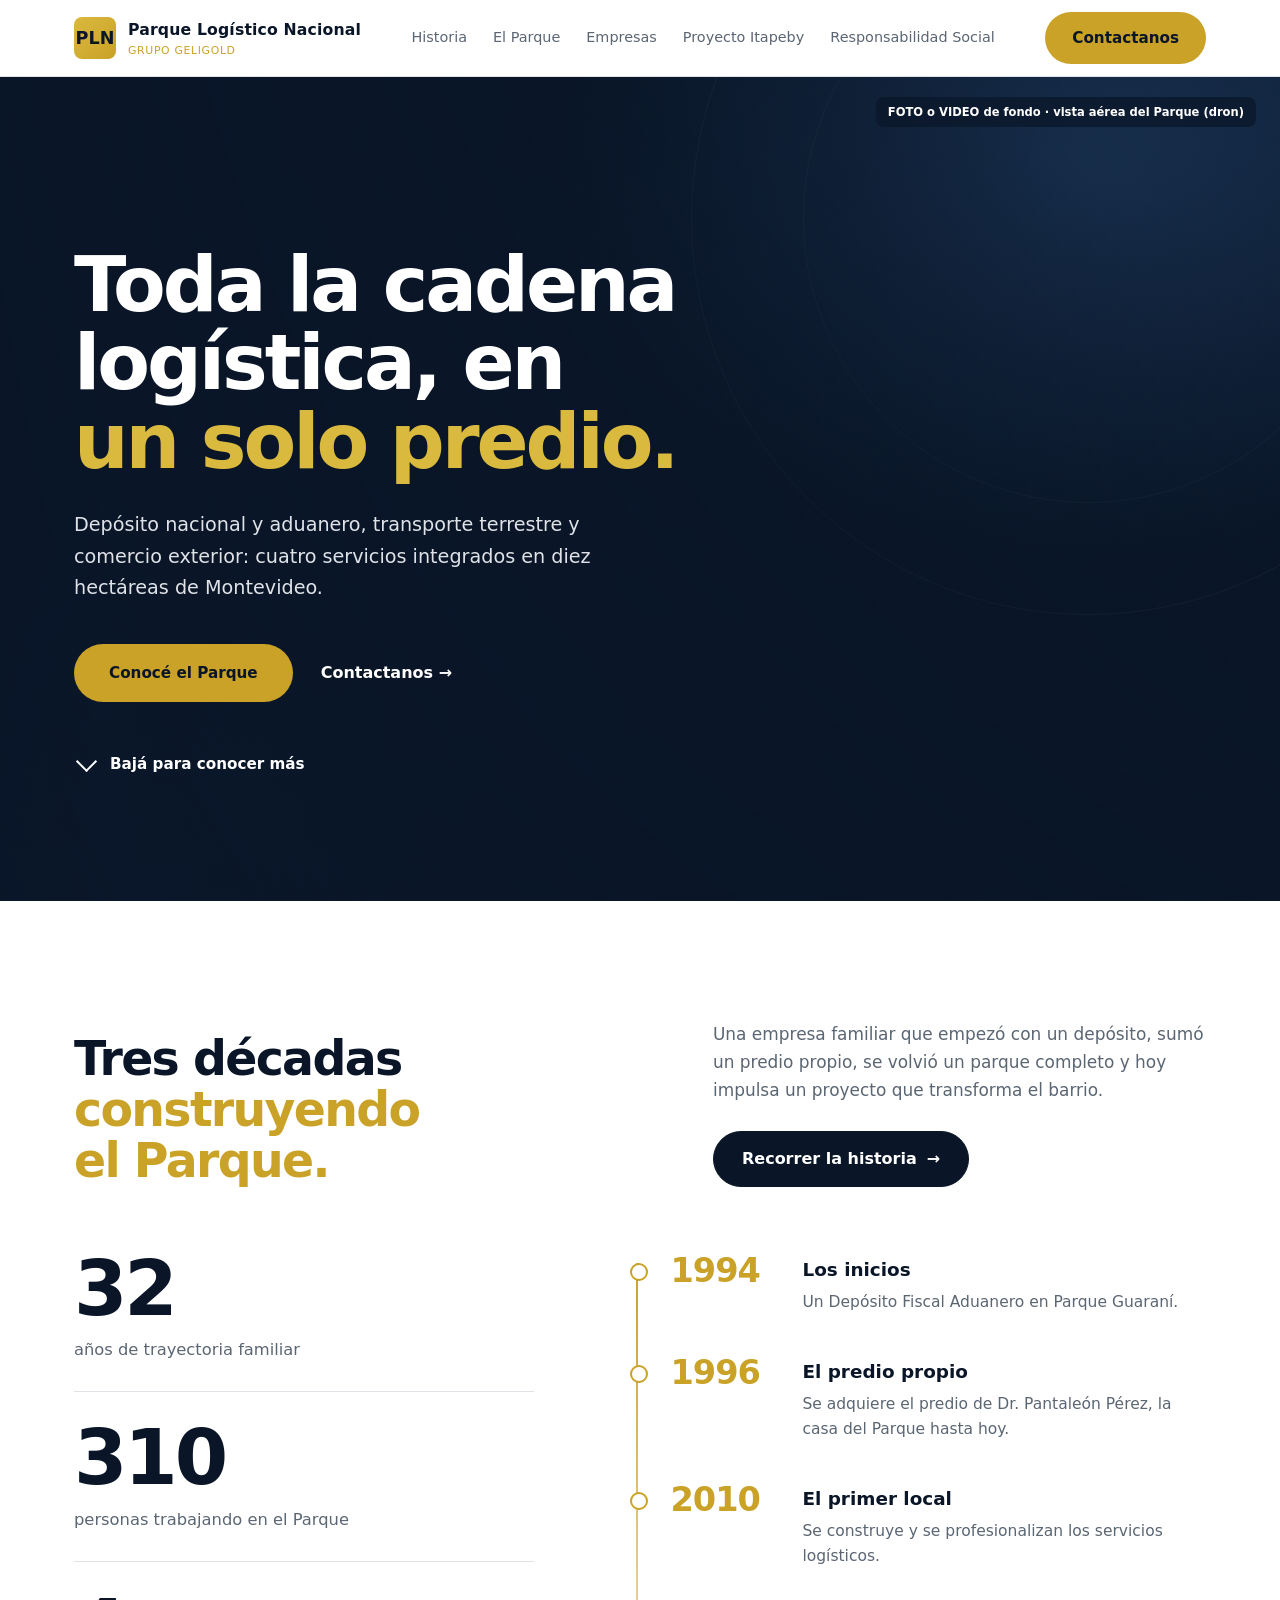
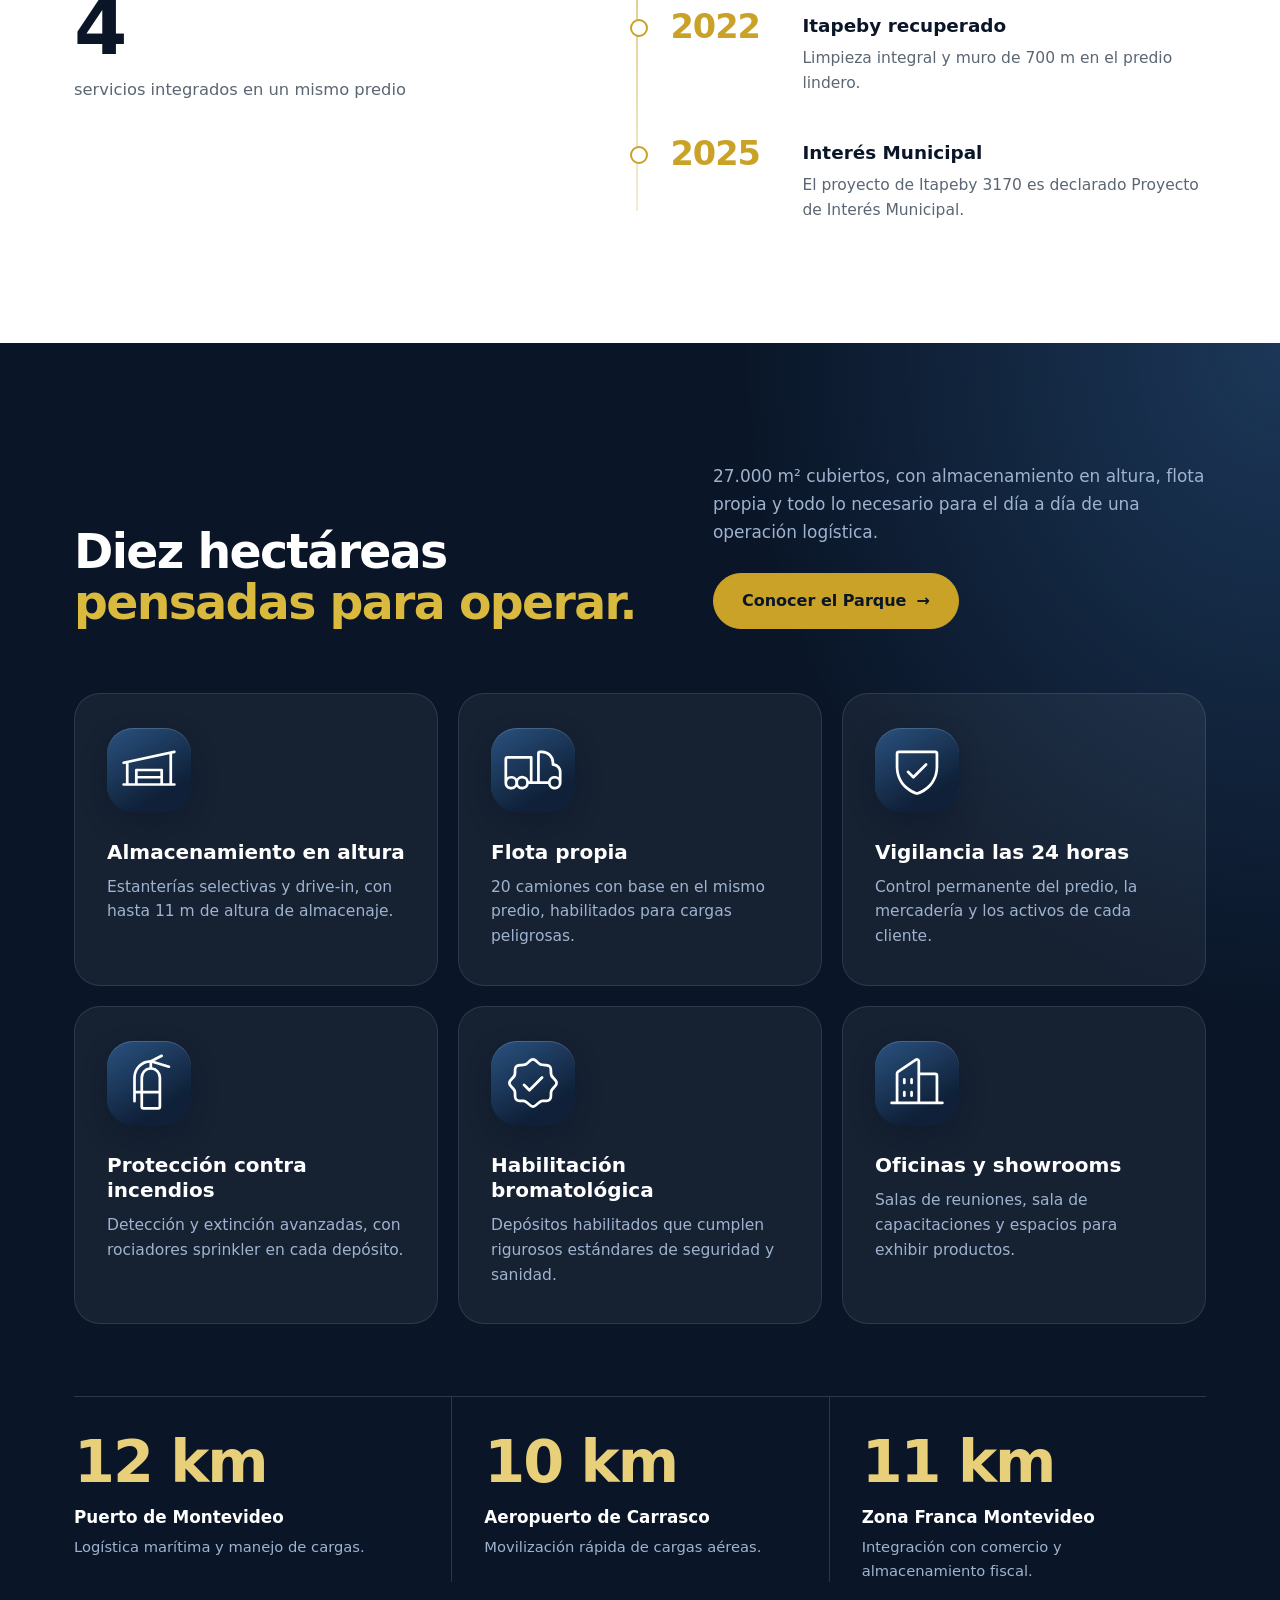
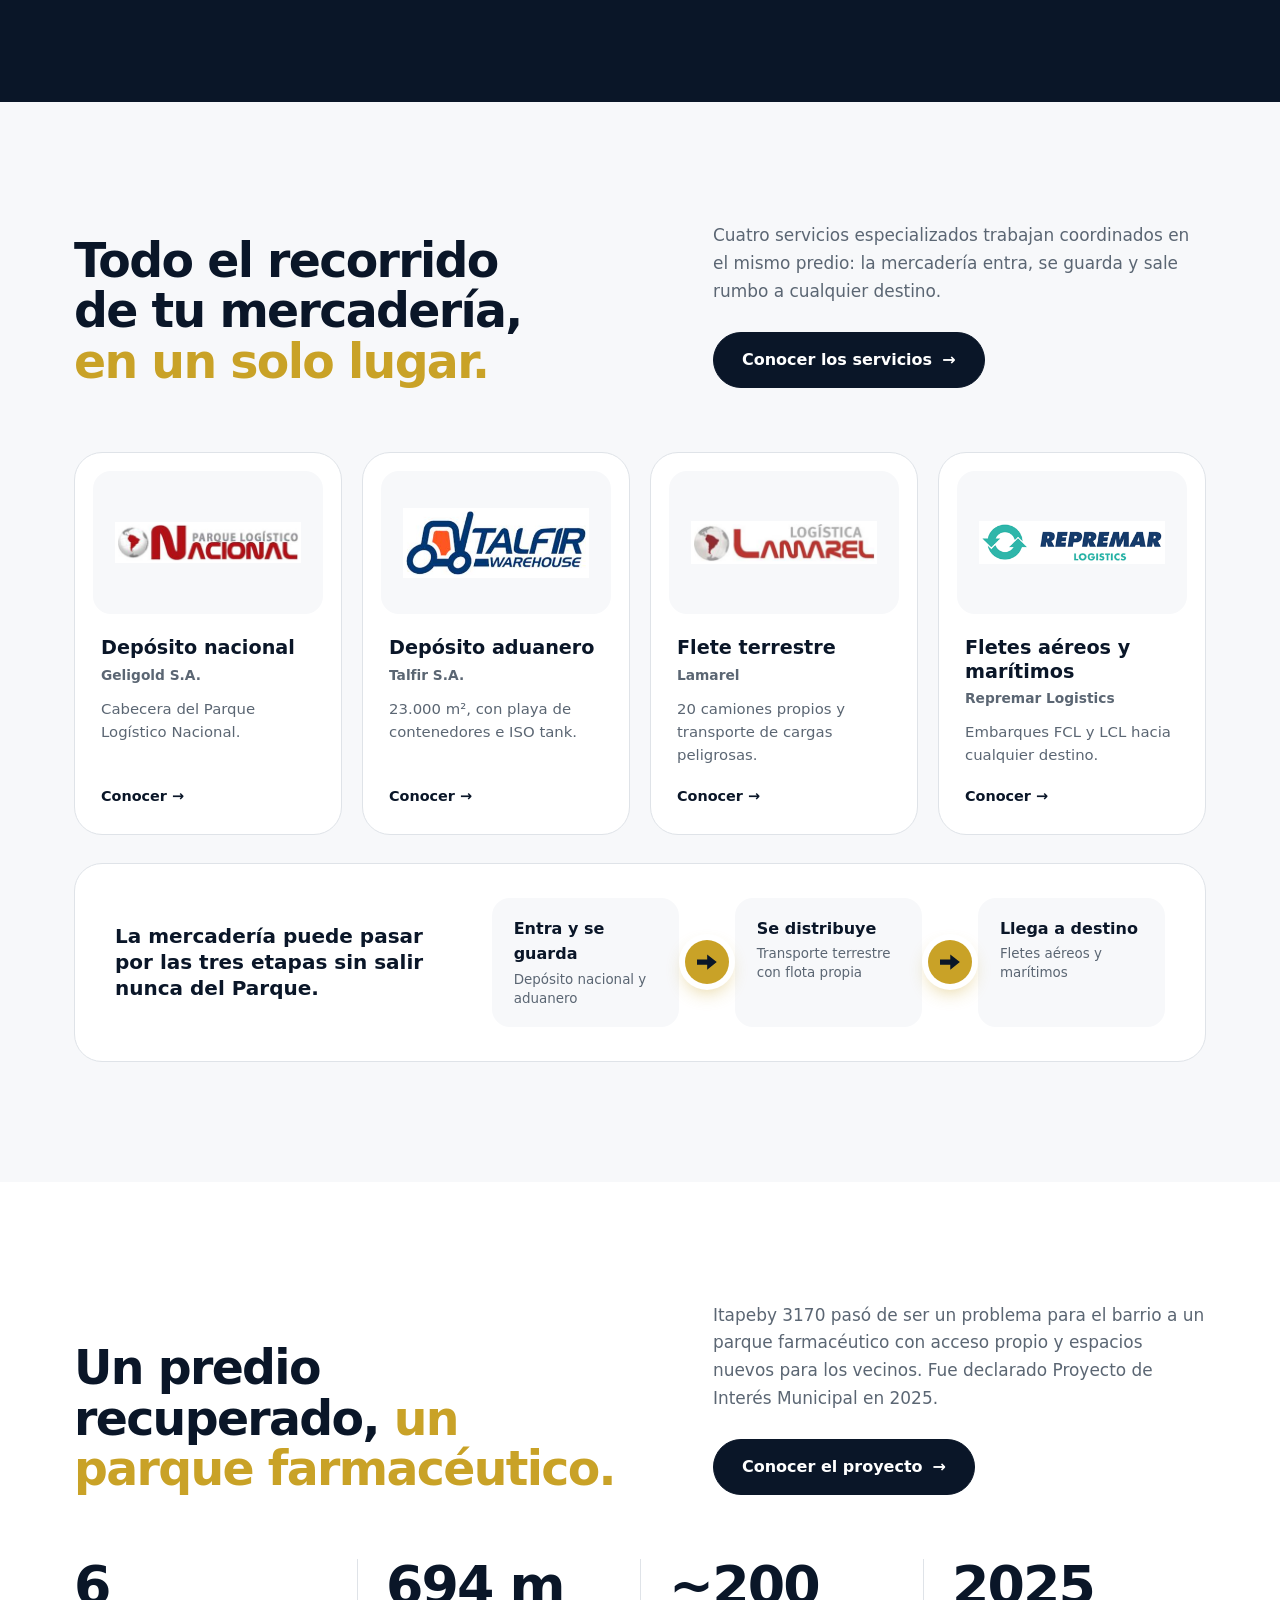
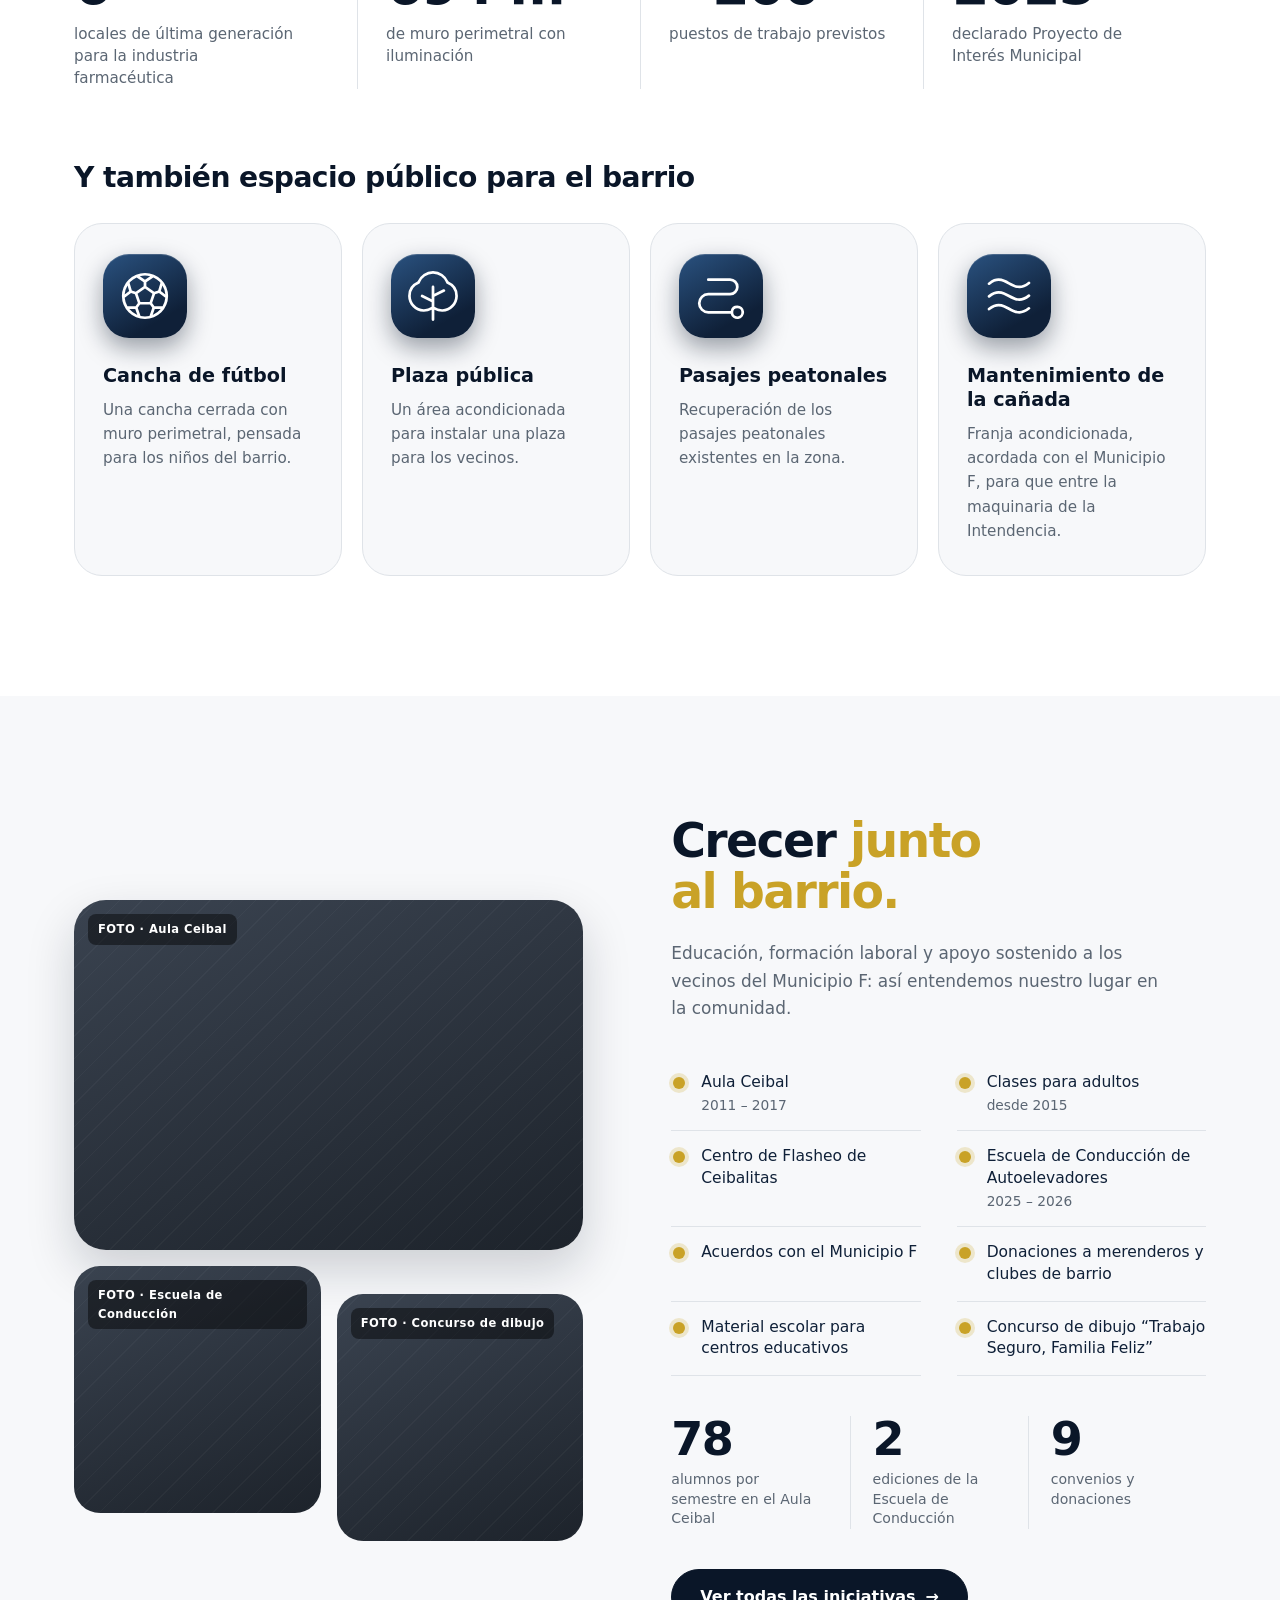
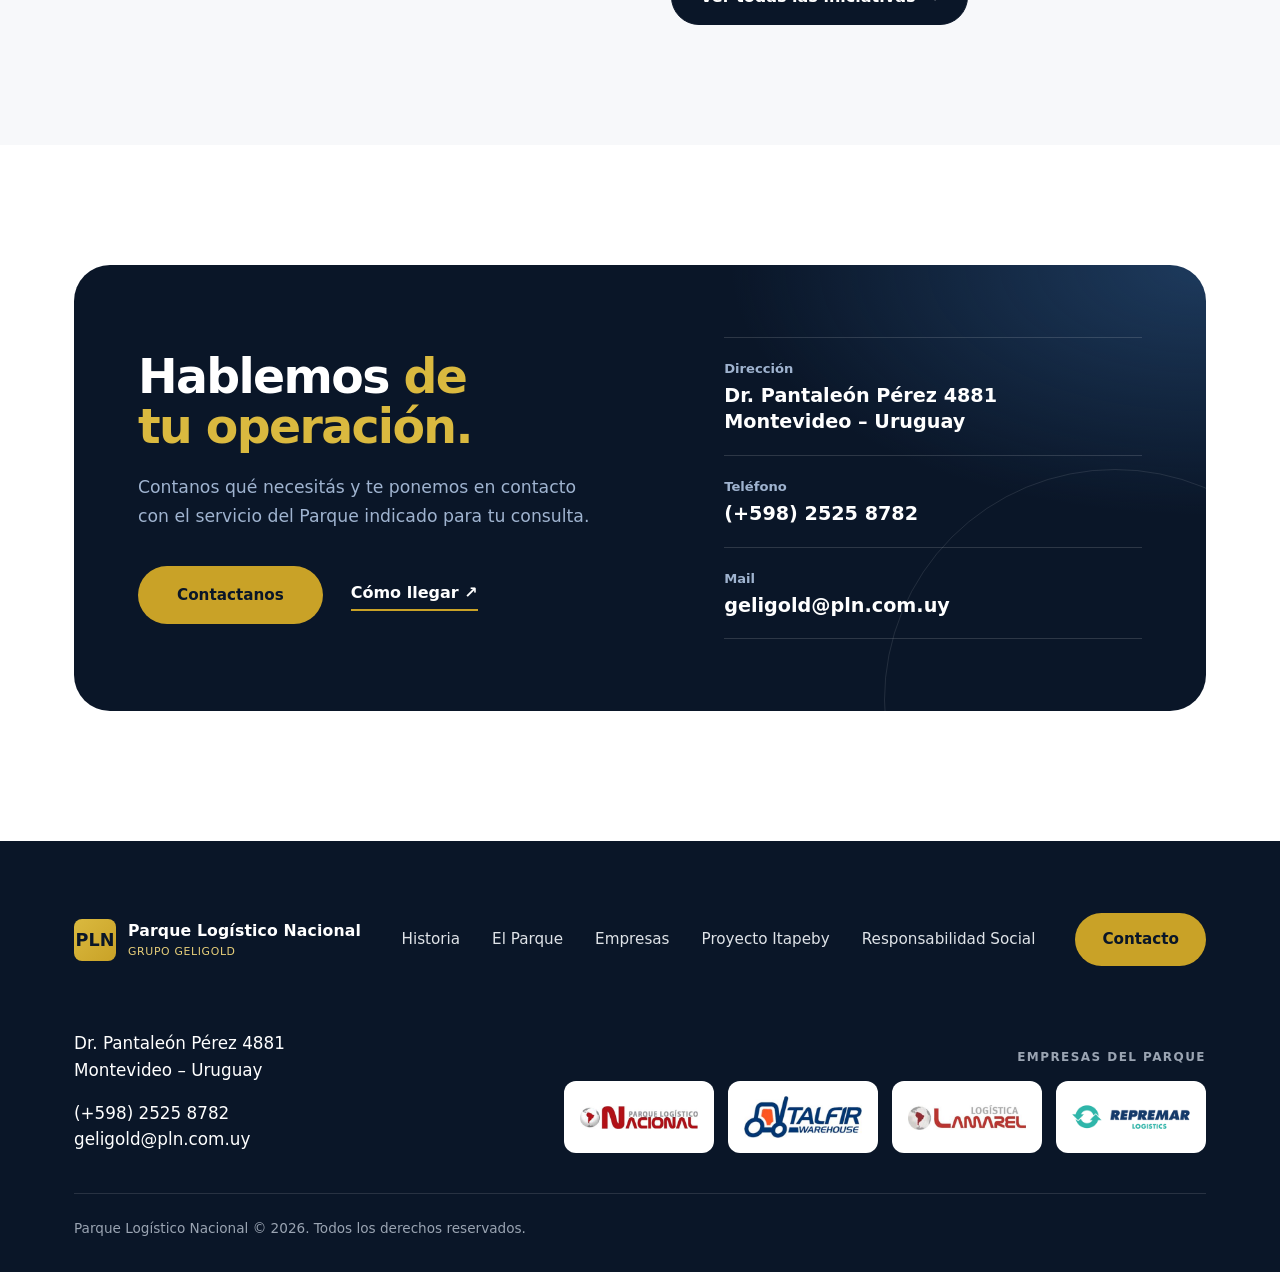
==== index.html @ 26172b3b "Inicio: íconos de la librería Phosphor (estilo light) en lugar de los dibujados a mano - Los 10 ícon" ====
<!DOCTYPE html>
<html lang="es">
<head>
<meta charset="UTF-8">
<meta name="viewport" content="width=device-width, initial-scale=1.0">
<title>Parque Logístico Nacional | Geligold</title>
<meta name="description" content="Parque Logístico Nacional (PLN): 10 hectáreas en Montevideo con depósito aduanero, playa de contenedores, flota propia y fletes aéreos y marítimos. Historia, empresas y compromiso social.">
<link rel="stylesheet" href="css/style.css">
</head>
<body class="pagina-inicio">

<header class="site-header">
  <div class="container nav-wrap">
    <a href="index.html" class="brand">
      <div class="brand-mark">PLN</div>
      <div class="brand-text">
        <strong>Parque Logístico Nacional</strong>
        <span>Grupo Geligold</span>
      </div>
    </a>
    <nav class="nav-links" id="nav-links">
      <a href="historia.html">Historia</a>
      <a href="parque.html">El Parque</a>
      <a href="empresas.html">Empresas</a>
      <a href="proyecto.html">Proyecto Itapeby</a>
      <a href="responsabilidad-social.html">Responsabilidad Social</a>
    </nav>
    <div class="nav-cta">
      <a href="contacto.html" class="btn btn-primary">Contactanos</a>
      <button class="nav-toggle" aria-label="Abrir menú" aria-expanded="false">
        <span></span><span></span><span></span>
      </button>
    </div>
  </div>
</header>

<!-- =========================================================
     INICIO: resumen de todas las secciones (estilo propio, prefijo "in-", cuelga de <body class="pagina-inicio">).
     Todas las secciones usan la misma cabecera (.in-cab: título a la izquierda; texto y botón a la derecha)
     y alternan fondo oscuro / claro. Los datos salen de las otras páginas: si cambian allá, se actualizan acá.
     El plano 3D de Proyecto lo genera herramientas/generar-plano.py (no editar a mano).
     ========================================================= -->

<!-- ============ PORTADA: foto o video de fondo a pantalla completa ============ -->
<section class="in-hero">
  <!-- FONDO. Cuando lleguen la foto o el video del dron:
       · Foto: ponerle a este div style="background-image:url(img/portada.jpg)".
       · Video: pegar adentro  <video autoplay muted loop playsinline poster="img/portada.jpg"><source src="img/portada.mp4" type="video/mp4"></video>
       y borrar el cartelito .in-hero-nota. Mientras tanto se ve un fondo dibujado. -->
  <div class="in-hero-fondo" aria-hidden="true"><span class="in-orbita"></span></div>
  <span class="in-hero-nota">FOTO o VIDEO de fondo · vista aérea del Parque (dron)</span>
  <div class="container in-hero-contenido">
    <h1>Toda la cadena logística, en <span>un solo predio.</span></h1>
    <p>Depósito nacional y aduanero, transporte terrestre y comercio exterior: cuatro servicios integrados en diez hectáreas de Montevideo.</p>
    <div class="in-hero-botones">
      <a href="parque.html" class="btn btn-primary">Conocé el Parque</a>
      <a href="contacto.html" class="in-hero-link">Contactanos <span aria-hidden="true">→</span></a>
    </div>
  </div>
  <!-- Invitación a bajar: lleva a la primera sección -->
  <div class="in-hero-pie">
    <div class="container">
      <a href="#historia" class="in-hero-bajar"><span class="in-hero-bajar-flecha" aria-hidden="true"></span>Bajá para conocer más</a>
    </div>
  </div>
</section>

<!-- ============ HISTORIA ============ -->
<section class="in-sec" id="historia">
  <div class="container">
    <div class="in-cab">
      <h2 class="hist-anim">Tres décadas <span class="in-oro">construyendo el Parque.</span></h2>
      <div class="in-cab-der hist-anim">
        <p>Una empresa familiar que empezó con un depósito, sumó un predio propio, se volvió un parque completo y hoy impulsa un proyecto que transforma el barrio.</p>
        <a href="historia.html" class="in-boton">Recorrer la historia <span aria-hidden="true">→</span></a>
      </div>
    </div>
    <div class="in-historia">
      <dl class="in-pila hist-anim">
        <div><dt data-counter>32</dt><dd>años de trayectoria familiar</dd></div>
        <div><dt data-counter>310</dt><dd>personas trabajando en el Parque</dd></div>
        <div><dt data-counter>4</dt><dd>servicios integrados en un mismo predio</dd></div>
      </dl>
      <ol class="in-hitos hist-anim">
          <li><span class="in-hito-anio">1994</span><div><strong>Los inicios</strong><p>Un Depósito Fiscal Aduanero en Parque Guaraní.</p></div></li>
          <li><span class="in-hito-anio">1996</span><div><strong>El predio propio</strong><p>Se adquiere el predio de Dr. Pantaleón Pérez, la casa del Parque hasta hoy.</p></div></li>
          <li><span class="in-hito-anio">2010</span><div><strong>El primer local</strong><p>Se construye y se profesionalizan los servicios logísticos.</p></div></li>
          <li><span class="in-hito-anio">2022</span><div><strong>Itapeby recuperado</strong><p>Limpieza integral y muro de 700 m en el predio lindero.</p></div></li>
          <li><span class="in-hito-anio">2025</span><div><strong>Interés Municipal</strong><p>El proyecto de Itapeby 3170 es declarado Proyecto de Interés Municipal.</p></div></li>
      </ol>
    </div>
  </div>
</section>

<!-- Íconos de las tarjetas: Phosphor Icons, estilo "light" (licencia MIT). El dibujo está copiado acá adentro: no hace falta instalar nada. -->
<!-- ============ EL PARQUE (fondo oscuro) ============ -->
<section class="in-sec in-sec--oscura">
  <div class="container">
    <div class="in-cab">
      <h2 class="hist-anim">Diez hectáreas <span class="in-oro">pensadas para operar.</span></h2>
      <div class="in-cab-der hist-anim">
        <p>27.000 m² cubiertos, con almacenamiento en altura, flota propia y todo lo necesario para el día a día de una operación logística.</p>
        <a href="parque.html" class="in-boton in-boton--dorado">Conocer el Parque <span aria-hidden="true">→</span></a>
      </div>
    </div>
    <div class="in-infra-grid">
        <article class="in-infra hist-anim"><span class="in-infra-ico"><svg class="in-ph" viewBox="0 0 256 256" aria-hidden="true"><path d="M240,186H230V56.28l11.26-2.41a6,6,0,1,0-2.52-11.74l-224,48a6,6,0,0,0,2.52,11.74L26,100v86H16a6,6,0,0,0,0,12H240a6,6,0,0,0,0-12ZM38,97.42,218,58.85V186H190V128a6,6,0,0,0-6-6H72a6,6,0,0,0-6,6v58H38ZM178,154H78V134H178ZM78,166H178v20H78Z"/></svg></span><h3>Almacenamiento en altura</h3><p>Estanterías selectivas y drive-in, con hasta 11 m de altura de almacenaje.</p></article>
        <article class="in-infra hist-anim"><span class="in-infra-ico"><svg class="in-ph" viewBox="0 0 256 256" aria-hidden="true"><path d="M222,98.47V96a54.06,54.06,0,0,0-54-54h-8a14,14,0,0,0-14,14V178H126V72a6,6,0,0,0-6-6H16A14,14,0,0,0,2,80V184a30,30,0,0,0,54,18,30,30,0,0,0,53.4-12h85.2a30,30,0,0,0,59.4-6V136A38.07,38.07,0,0,0,222,98.47ZM158,56a2,2,0,0,1,2-2h8a42,42,0,0,1,42,42v8a6,6,0,0,0,6,6,26,26,0,0,1,26,26v24a30,30,0,0,0-47.4,18H158ZM16,78h98V178h-4.6A30,30,0,0,0,56,166a30,30,0,0,0-42-6V80A2,2,0,0,1,16,78ZM32,202a18,18,0,1,1,18-18A18,18,0,0,1,32,202Zm48,0a18,18,0,1,1,18-18A18,18,0,0,1,80,202Zm144,0a18,18,0,1,1,18-18A18,18,0,0,1,224,202Z"/></svg></span><h3>Flota propia</h3><p>20 camiones con base en el mismo predio, habilitados para cargas peligrosas.</p></article>
        <article class="in-infra hist-anim"><span class="in-infra-ico"><svg class="in-ph" viewBox="0 0 256 256" aria-hidden="true"><path d="M208,42H48A14,14,0,0,0,34,56v56c0,51.94,25.12,83.4,46.2,100.64,22.73,18.6,45.27,24.89,46.22,25.15a6,6,0,0,0,3.16,0c.95-.26,23.49-6.55,46.22-25.15C196.88,195.4,222,163.94,222,112V56A14,14,0,0,0,208,42Zm2,70c0,37.76-13.94,68.39-41.44,91.06A131.17,131.17,0,0,1,128,225.72a130.94,130.94,0,0,1-40.56-22.66C59.94,180.39,46,149.76,46,112V56a2,2,0,0,1,2-2H208a2,2,0,0,1,2,2ZM172.24,99.76a6,6,0,0,1,0,8.48l-56,56a6,6,0,0,1-8.48,0l-24-24a6,6,0,0,1,8.48-8.48L112,151.51l51.76-51.75A6,6,0,0,1,172.24,99.76Z"/></svg></span><h3>Vigilancia las 24 horas</h3><p>Control permanente del predio, la mercadería y los activos de cada cliente.</p></article>
        <article class="in-infra hist-anim"><span class="in-infra-ico"><svg class="in-ph" viewBox="0 0 256 256" aria-hidden="true"><path d="M217.72,50.25,152.21,30.6l34.47-17.23a6,6,0,1,0-5.36-10.74L134.51,26A78.07,78.07,0,0,0,58,104V208a6,6,0,0,0,12,0V174H90v58a14,14,0,0,0,14,14h64a14,14,0,0,0,14-14V104a46.07,46.07,0,0,0-40-45.6V40.07l72.27,21.68A6.14,6.14,0,0,0,216,62a6,6,0,0,0,1.72-11.75ZM70,162V104a66.07,66.07,0,0,1,60-65.71V58.4A46.07,46.07,0,0,0,90,104v58Zm98,72H104a2,2,0,0,1-2-2V174h68v58A2,2,0,0,1,168,234Zm2-130v58H102V104a34,34,0,0,1,68,0Z"/></svg></span><h3>Protección contra incendios</h3><p>Detección y extinción avanzadas, con rociadores sprinkler en cada depósito.</p></article>
        <article class="in-infra hist-anim"><span class="in-infra-ico"><svg class="in-ph" viewBox="0 0 256 256" aria-hidden="true"><path d="M224.42,104.2c-3.9-4.07-7.93-8.27-9.55-12.18-1.5-3.63-1.58-9-1.67-14.68-.14-9.38-.3-20-7.42-27.12S188,42.94,178.66,42.8c-5.68-.09-11-.17-14.68-1.67-3.91-1.62-8.11-5.65-12.18-9.55C145.16,25.22,137.64,18,128,18s-17.16,7.22-23.8,13.58c-4.07,3.9-8.27,7.93-12.18,9.55-3.63,1.5-9,1.58-14.68,1.67-9.38.14-20,.3-27.12,7.42S42.94,68,42.8,77.34c-.09,5.68-.17,11-1.67,14.68-1.62,3.91-5.65,8.11-9.55,12.18C25.22,110.84,18,118.36,18,128s7.22,17.16,13.58,23.8c3.9,4.07,7.93,8.27,9.55,12.18,1.5,3.63,1.58,9,1.67,14.68.14,9.38.3,20,7.42,27.12S68,213.06,77.34,213.2c5.68.09,11,.17,14.68,1.67,3.91,1.62,8.11,5.65,12.18,9.55C110.84,230.78,118.36,238,128,238s17.16-7.22,23.8-13.58c4.07-3.9,8.27-7.93,12.18-9.55,3.63-1.5,9-1.58,14.68-1.67,9.38-.14,20-.3,27.12-7.42s7.28-17.74,7.42-27.12c.09-5.68.17-11,1.67-14.68,1.62-3.91,5.65-8.11,9.55-12.18C230.78,145.16,238,137.64,238,128S230.78,110.84,224.42,104.2Zm-8.66,39.3c-4.67,4.86-9.5,9.9-12,15.9-2.38,5.74-2.48,12.52-2.58,19.08-.11,7.44-.23,15.14-3.9,18.82s-11.38,3.79-18.82,3.9c-6.56.1-13.34.2-19.08,2.58-6,2.48-11,7.31-15.91,12-5.25,5-10.68,10.24-15.49,10.24s-10.24-5.21-15.5-10.24c-4.86-4.67-9.9-9.5-15.9-12-5.74-2.38-12.52-2.48-19.08-2.58-7.44-.11-15.14-.23-18.82-3.9s-3.79-11.38-3.9-18.82c-.1-6.56-.2-13.34-2.58-19.08-2.48-6-7.31-11-12-15.91C35.21,138.24,30,132.81,30,128s5.21-10.24,10.24-15.5c4.67-4.86,9.5-9.9,12-15.9,2.38-5.74,2.48-12.52,2.58-19.08.11-7.44.23-15.14,3.9-18.82s11.38-3.79,18.82-3.9c6.56-.1,13.34-.2,19.08-2.58,6-2.48,11-7.31,15.91-12C117.76,35.21,123.19,30,128,30s10.24,5.21,15.5,10.24c4.86,4.67,9.9,9.5,15.9,12,5.74,2.38,12.52,2.48,19.08,2.58,7.44.11,15.14.23,18.82,3.9s3.79,11.38,3.9,18.82c.1,6.56.2,13.34,2.58,19.08,2.48,6,7.31,11,12,15.91,5,5.25,10.24,10.68,10.24,15.49S220.79,138.24,215.76,143.5ZM172.24,99.76a6,6,0,0,1,0,8.48l-56,56a6,6,0,0,1-8.48,0l-24-24a6,6,0,0,1,8.48-8.48L112,151.51l51.76-51.75A6,6,0,0,1,172.24,99.76Z"/></svg></span><h3>Habilitación bromatológica</h3><p>Depósitos habilitados que cumplen rigurosos estándares de seguridad y sanidad.</p></article>
        <article class="in-infra hist-anim"><span class="in-infra-ico"><svg class="in-ph" viewBox="0 0 256 256" aria-hidden="true"><path d="M240,210H222V96a14,14,0,0,0-14-14H142V32a14,14,0,0,0-21.77-11.64l-80,53.33A14,14,0,0,0,34,85.34V210H16a6,6,0,0,0,0,12H240a6,6,0,0,0,0-12ZM208,94a2,2,0,0,1,2,2V210H142V94ZM46,85.34a2,2,0,0,1,.89-1.66l80-53.34A2,2,0,0,1,130,32V210H46ZM110,112v16a6,6,0,0,1-12,0V112a6,6,0,0,1,12,0Zm-32,0v16a6,6,0,0,1-12,0V112a6,6,0,0,1,12,0Zm0,56v16a6,6,0,0,1-12,0V168a6,6,0,0,1,12,0Zm32,0v16a6,6,0,0,1-12,0V168a6,6,0,0,1,12,0Z"/></svg></span><h3>Oficinas y showrooms</h3><p>Salas de reuniones, sala de capacitaciones y espacios para exhibir productos.</p></article>
    </div>
    <ul class="in-ubic hist-anim">
      <li><strong>12 km</strong><span>Puerto de Montevideo</span><em>Logística marítima y manejo de cargas.</em></li>
      <li><strong>10 km</strong><span>Aeropuerto de Carrasco</span><em>Movilización rápida de cargas aéreas.</em></li>
      <li><strong>11 km</strong><span>Zona Franca Montevideo</span><em>Integración con comercio y almacenamiento fiscal.</em></li>
    </ul>
  </div>
</section>

<!-- ============ SERVICIOS (el bloque que les gustó; se llaman "servicios", no "empresas") ============ -->
<section class="in-sec in-sec--gris" id="servicios">
  <div class="container">
    <div class="in-cab">
      <h2 class="hist-anim">Todo el recorrido de tu mercadería, <span class="in-oro">en un solo lugar.</span></h2>
      <div class="in-cab-der hist-anim">
        <p>Cuatro servicios especializados trabajan coordinados en el mismo predio: la mercadería entra, se guarda y sale rumbo a cualquier destino.</p>
        <a href="empresas.html" class="in-boton">Conocer los servicios <span aria-hidden="true">→</span></a>
      </div>
    </div>

    <div class="in-emp-grid">
      <a href="empresas.html#geligold" class="in-emp hist-anim">
        <span class="in-emp-logo"><img src="img/logos/pln.png" alt="Geligold S.A." loading="lazy"></span>
        <h3>Depósito nacional</h3><span class="in-emp-marca">Geligold S.A.</span>
        <p>Cabecera del Parque Logístico Nacional.</p>
        <span class="in-emp-mas">Conocer <span aria-hidden="true">→</span></span>
      </a>
      <a href="empresas.html#talfir" class="in-emp hist-anim">
        <span class="in-emp-logo"><img src="img/logos/talfir.png" alt="Talfir S.A." loading="lazy"></span>
        <h3>Depósito aduanero</h3><span class="in-emp-marca">Talfir S.A.</span>
        <p>23.000 m², con playa de contenedores e ISO tank.</p>
        <span class="in-emp-mas">Conocer <span aria-hidden="true">→</span></span>
      </a>
      <a href="empresas.html#lamarel" class="in-emp hist-anim">
        <span class="in-emp-logo"><img src="img/logos/lamarel.png" alt="Lamarel" loading="lazy"></span>
        <h3>Flete terrestre</h3><span class="in-emp-marca">Lamarel</span>
        <p>20 camiones propios y transporte de cargas peligrosas.</p>
        <span class="in-emp-mas">Conocer <span aria-hidden="true">→</span></span>
      </a>
      <a href="empresas.html#repremar" class="in-emp hist-anim">
        <span class="in-emp-logo"><img src="img/logos/repremar.png" alt="Repremar Logistics" loading="lazy"></span>
        <h3>Fletes aéreos y marítimos</h3><span class="in-emp-marca">Repremar Logistics</span>
        <p>Embarques FCL y LCL hacia cualquier destino.</p>
        <span class="in-emp-mas">Conocer <span aria-hidden="true">→</span></span>
      </a>
    </div>

    <div class="in-flujo hist-anim">
      <p class="in-flujo-tit">La mercadería puede pasar por las tres etapas sin salir nunca del Parque.</p>
      <ol>
        <li><strong>Entra y se guarda</strong><span>Depósito nacional y aduanero</span></li>
        <li><strong>Se distribuye</strong><span>Transporte terrestre con flota propia</span></li>
        <li><strong>Llega a destino</strong><span>Fletes aéreos y marítimos</span></li>
      </ol>
    </div>
  </div>
</section>

<!-- ============ PROYECTO ITAPEBY: cifras + lo que se hace para el barrio ============
     (El plano 3D está en El Parque; acá no se muestra por ahora.) -->
<section class="in-sec">
  <div class="container">
    <div class="in-cab">
      <h2 class="hist-anim">Un predio recuperado, <span class="in-oro">un parque farmacéutico.</span></h2>
      <div class="in-cab-der hist-anim">
        <p>Itapeby 3170 pasó de ser un problema para el barrio a un parque farmacéutico con acceso propio y espacios nuevos para los vecinos. Fue declarado Proyecto de Interés Municipal en 2025.</p>
        <a href="proyecto.html" class="in-boton">Conocer el proyecto <span aria-hidden="true">→</span></a>
      </div>
    </div>
    <dl class="in-fila-cifras hist-anim">
      <div><dt data-counter>6</dt><dd>locales de última generación para la industria farmacéutica</dd></div>
      <div><dt data-counter>700 m</dt><dd>de muro perimetral con iluminación</dd></div>
      <div><dt>~200</dt><dd>puestos de trabajo previstos</dd></div>
      <div><dt>2025</dt><dd>declarado Proyecto de Interés Municipal</dd></div>
    </dl>
    <h3 class="in-subtitulo hist-anim">Y también espacio público para el barrio</h3>
    <div class="in-barrio-grid">
      <article class="in-barrio hist-anim"><span class="in-barrio-ico"><svg class="in-ph" viewBox="0 0 256 256" aria-hidden="true"><path d="M128,26A102,102,0,1,0,230,128,102.12,102.12,0,0,0,128,26Zm77.67,147.42H169.89L159.41,159l13.29-38.72,17-5.51,27.94,21.43A89.38,89.38,0,0,1,205.67,173.42Zm-119.56,0H50.33A89.38,89.38,0,0,1,38.38,136.2l27.94-21.43,17,5.51L96.59,159ZM51,81.42l7.24,24.41-20,15.34A89.47,89.47,0,0,1,51,81.42ZM107.56,154,95.15,117.86,128,95.28l32.85,22.58L148.44,154Zm90.19-48.17L205,81.42a89.47,89.47,0,0,1,12.75,39.75Zm-1.66-36.62L186,103.35l-17,5.53-35-24V67.16l30.9-21.24A90.3,90.3,0,0,1,196.09,69.21ZM150.92,41,128,56.72,105.08,41a90.22,90.22,0,0,1,45.84,0ZM91.11,45.91,122,67.16V84.84l-35,24-17-5.53L59.91,69.21A90.4,90.4,0,0,1,91.11,45.91ZM58.75,185.42H84.93l9.19,26A90.37,90.37,0,0,1,58.75,185.42Zm49.68,30.43L95.88,180.39,106.34,166h43.32l10.46,14.39-12.55,35.46a90.14,90.14,0,0,1-39.14,0Zm53.45-4.48,9.19-26h26.18A90.37,90.37,0,0,1,161.88,211.37Z"/></svg></span><h3>Cancha de fútbol</h3><p>Una cancha cerrada con muro perimetral, pensada para los niños del barrio.</p></article>
      <article class="in-barrio hist-anim"><span class="in-barrio-ico"><svg class="in-ph" viewBox="0 0 256 256" aria-hidden="true"><path d="M196.55,64.09a74,74,0,0,0-137.1,0A69.71,69.71,0,0,0,18,127.8C17.9,164.91,49.13,197,86.19,198A70.32,70.32,0,0,0,122,189.16V232a6,6,0,0,0,12,0V189.16A70.1,70.1,0,0,0,168,198l1.77,0C206.87,197,238.1,164.9,238,127.8A69.71,69.71,0,0,0,196.55,64.09ZM169.5,186A57.88,57.88,0,0,1,134,175V131.71l44.68-22.34a6,6,0,1,0-5.36-10.74L134,118.29V88a6,6,0,0,0-12,0v54.29L82.68,122.63a6,6,0,0,0-5.36,10.74L122,155.71V175a58.09,58.09,0,0,1-35.5,11c-30.71-.77-56.58-27.4-56.5-58.14A57.78,57.78,0,0,1,66.37,74.19a6,6,0,0,0,3.39-3.51,62,62,0,0,1,116.48,0,6,6,0,0,0,3.39,3.51A57.77,57.77,0,0,1,226,127.83C226.08,158.58,200.21,185.2,169.5,186Z"/></svg></span><h3>Plaza pública</h3><p>Un área acondicionada para instalar una plaza para los vecinos.</p></article>
      <article class="in-barrio hist-anim"><span class="in-barrio-ico"><svg class="in-ph" viewBox="0 0 256 256" aria-hidden="true"><path d="M200,170a30.05,30.05,0,0,0-29.4,24H72a34,34,0,0,1,0-68h96a38,38,0,0,0,0-76H72a6,6,0,0,0,0,12h96a26,26,0,0,1,0,52H72a46,46,0,0,0,0,92h98.6A30,30,0,1,0,200,170Zm0,48a18,18,0,1,1,18-18A18,18,0,0,1,200,218Z"/></svg></span><h3>Pasajes peatonales</h3><p>Recuperación de los pasajes peatonales existentes en la zona.</p></article>
      <article class="in-barrio hist-anim"><span class="in-barrio-ico"><svg class="in-ph" viewBox="0 0 256 256" aria-hidden="true"><path d="M220.62,178.58a6,6,0,0,1-.79,8.45c-16.87,14-32,19-45.75,19-18.19,0-34.13-8.66-48.94-16.7-26-14.12-48.44-26.31-81.31,1A6,6,0,0,1,36.17,181c39.13-32.45,68.65-16.41,94.69-2.26s48.44,26.31,81.31-1A6,6,0,0,1,220.62,178.58Zm-8.45-56.81c-32.87,27.27-55.32,15.07-81.31,1S75.3,92.54,36.17,125a6,6,0,0,0,7.66,9.25c32.87-27.27,55.32-15.08,81.31-1,14.81,8,30.75,16.71,48.94,16.71,13.79,0,28.88-5,45.75-19a6,6,0,0,0-7.66-9.24ZM43.83,78.21c32.87-27.27,55.32-15.07,81.31-1C140,85.3,155.89,94,174.08,94c13.79,0,28.88-5,45.75-19a6,6,0,1,0-7.66-9.24c-32.87,27.27-55.32,15.07-81.31,1S75.3,36.52,36.17,69a6,6,0,1,0,7.66,9.24Z"/></svg></span><h3>Mantenimiento de la cañada</h3><p>Franja acondicionada, acordada con el Municipio F, para que entre la maquinaria de la Intendencia.</p></article>
    </div>
  </div>
</section>

<!-- ============ RESPONSABILIDAD SOCIAL ============ -->
<section class="in-sec in-sec--gris">
  <div class="container in-rse">
    <div class="in-rse-collage hist-anim">
      <div class="foto foto--fondo in-r1"><span class="foto-label">FOTO · Aula Ceibal</span></div>
      <div class="foto foto--fondo in-r2"><span class="foto-label">FOTO · Escuela de Conducción</span></div>
      <div class="foto foto--fondo in-r3"><span class="foto-label">FOTO · Concurso de dibujo</span></div>
    </div>
    <div class="in-rse-texto">
      <h2 class="hist-anim">Crecer <span class="in-oro">junto al barrio.</span></h2>
      <p class="hist-anim">Educación, formación laboral y apoyo sostenido a los vecinos del Municipio F: así entendemos nuestro lugar en la comunidad.</p>
      <ul class="in-lista hist-anim">
          <li>Aula Ceibal <em>2011 – 2017</em></li>
          <li>Clases para adultos <em>desde 2015</em></li>
          <li>Centro de Flasheo de Ceibalitas</li>
          <li>Escuela de Conducción de Autoelevadores <em>2025 – 2026</em></li>
          <li>Acuerdos con el Municipio F</li>
          <li>Donaciones a merenderos y clubes de barrio</li>
          <li>Material escolar para centros educativos</li>
          <li>Concurso de dibujo “Trabajo Seguro, Familia Feliz”</li>
      </ul>
      <dl class="in-trio hist-anim">
        <div><dt data-counter>80</dt><dd>alumnos por semestre en el Aula Ceibal</dd></div>
        <div><dt data-counter>2</dt><dd>ediciones de la Escuela de Conducción</dd></div>
        <div><dt data-counter>9</dt><dd>convenios y donaciones</dd></div>
      </dl>
      <a href="responsabilidad-social.html" class="in-boton hist-anim">Ver todas las iniciativas <span aria-hidden="true">→</span></a>
    </div>
  </div>
</section>

<!-- ============ CONTACTO ============ -->
<section class="in-sec in-sec--final">
  <div class="container">
    <div class="in-contacto hist-anim">
      <div class="in-contacto-texto">
        <h2>Hablemos <span class="in-oro">de tu operación.</span></h2>
        <p>Contanos qué necesitás y te ponemos en contacto con el servicio del Parque indicado para tu consulta.</p>
        <div class="in-contacto-botones">
          <a href="contacto.html" class="btn btn-primary">Contactanos</a>
          <a href="https://www.google.com/maps/search/?api=1&amp;query=Dr.%20Pantale%C3%B3n%20P%C3%A9rez%204881%2C%20Montevideo%2C%20Uruguay" class="in-contacto-link" target="_blank" rel="noopener">Cómo llegar ↗</a>
        </div>
      </div>
      <ul class="in-contacto-datos">
        <li><span>Dirección</span><strong>Dr. Pantaleón Pérez 4881<br>Montevideo – Uruguay</strong></li>
        <li><span>Teléfono</span><a href="tel:+59825258782">(+598) 2525 8782</a></li>
        <li><span>Mail</span><a href="mailto:geligold@pln.com.uy">geligold@pln.com.uy</a></li>
      </ul>
    </div>
  </div>
</section>

<footer class="site-footer">
  <!-- Pie de página: es IDÉNTICO en las 7 páginas. Si se cambia, cambiarlo en todas. -->
  <div class="container">
    <div class="footer-top">
      <a href="index.html" class="brand">
        <div class="brand-mark">PLN</div>
        <div class="brand-text">
          <strong>Parque Logístico Nacional</strong>
          <span>Grupo Geligold</span>
        </div>
      </a>
      <nav class="footer-nav" aria-label="Pie de página">
        <a href="historia.html">Historia</a>
        <a href="parque.html">El Parque</a>
        <a href="empresas.html">Empresas</a>
        <a href="proyecto.html">Proyecto Itapeby</a>
        <a href="responsabilidad-social.html">Responsabilidad Social</a>
        <a href="contacto.html" class="btn btn-primary">Contacto</a>
      </nav>
    </div>

    <div class="footer-mid">
      <address class="footer-contact">
        <p>Dr. Pantaleón Pérez 4881<br>Montevideo – Uruguay</p>
        <p><a href="tel:+59825258782">(+598) 2525 8782</a><br><a href="mailto:geligold@pln.com.uy">geligold@pln.com.uy</a></p>
      </address>
      <div class="footer-logos">
        <span class="footer-logos-title">Empresas del Parque</span>
        <ul>
          <li><a href="empresas.html#geligold"><img src="img/logos/pln.png" alt="Parque Logístico Nacional" loading="lazy"></a></li>
          <li><a href="empresas.html#talfir"><img src="img/logos/talfir.png" alt="Talfir Warehouse" loading="lazy"></a></li>
          <li><a href="empresas.html#lamarel"><img src="img/logos/lamarel.png" alt="Lamarel Logística" loading="lazy"></a></li>
          <li><a href="empresas.html#repremar"><img src="img/logos/repremar.png" alt="Repremar Logistics" loading="lazy"></a></li>
        </ul>
      </div>
    </div>

    <div class="footer-bottom">
      <span>Parque Logístico Nacional © <span id="year"></span>. Todos los derechos reservados.</span>
    </div>
  </div>
</footer>

<script src="js/main.js"></script>
</body>
</html>
---- css/style.css ----
/* ============================================
   Parque Logístico Nacional — Hoja de estilos
   ============================================ */

:root {
  --navy-950: #0a1628;
  --navy-900: #0f2038;
  --navy-800: #16304f;
  --navy-700: #1e3f66;
  --navy-600: #2a5280;
  --gold-500: #c9a227;
  --gold-400: #dab93f;
  --gold-300: #e8cf7a;
  --gray-50: #f7f8fa;
  --gray-100: #eef0f3;
  --gray-200: #dfe3e8;
  --gray-400: #9aa4b2;
  --gray-600: #5b6673;
  --gray-800: #2b323b;
  --white: #ffffff;
  --radius: 10px;
  --shadow-sm: 0 1px 3px rgba(10, 22, 40, 0.08);
  --shadow-md: 0 8px 24px rgba(10, 22, 40, 0.12);
  --shadow-lg: 0 20px 48px rgba(10, 22, 40, 0.18);
  --max-width: 1180px;
  --font-sans: "Inter", "Segoe UI", system-ui, -apple-system, Roboto, Arial, sans-serif;
}

* {
  box-sizing: border-box;
  margin: 0;
  padding: 0;
}

html {
  scroll-behavior: smooth;
}

body {
  font-family: var(--font-sans);
  color: var(--gray-800);
  background: var(--white);
  line-height: 1.6;
  -webkit-font-smoothing: antialiased;
}

img {
  max-width: 100%;
  display: block;
}

a {
  color: inherit;
  text-decoration: none;
}

ul {
  list-style: none;
}

.container {
  max-width: var(--max-width);
  margin: 0 auto;
  padding: 0 24px;
}

h1, h2, h3, h4 {
  font-weight: 700;
  line-height: 1.2;
  color: var(--navy-950);
}

.eyebrow {
  display: inline-flex;
  align-items: center;
  gap: 8px;
  font-size: 0.78rem;
  font-weight: 700;
  letter-spacing: 0.12em;
  text-transform: uppercase;
  color: var(--gold-500);
  margin-bottom: 14px;
}

.eyebrow::before {
  content: "";
  width: 28px;
  height: 2px;
  background: var(--gold-500);
}

.section-title {
  font-size: clamp(1.7rem, 3vw, 2.4rem);
  margin-bottom: 14px;
}

.section-lead {
  color: var(--gray-600);
  font-size: 1.05rem;
  max-width: 680px;
  margin-bottom: 40px;
}

section {
  padding: 72px 0;
}

.section-alt {
  background: var(--gray-50);
}

.section-dark {
  background: linear-gradient(160deg, var(--navy-950), var(--navy-800));
  color: var(--white);
}

.section-dark h1, .section-dark h2, .section-dark h3 {
  color: var(--white);
}

/* ---------- Buttons ---------- */
.btn {
  display: inline-flex;
  align-items: center;
  gap: 8px;
  padding: 13px 26px;
  border-radius: 999px;
  font-weight: 600;
  font-size: 0.95rem;
  border: 1px solid transparent;
  cursor: pointer;
  transition: all 0.2s ease;
  white-space: nowrap;
}

.btn-primary {
  background: var(--gold-500);
  color: var(--navy-950);
}

.btn-primary:hover {
  background: var(--gold-400);
  transform: translateY(-1px);
}

.btn-outline {
  border-color: rgba(255, 255, 255, 0.4);
  color: var(--white);
}

.btn-outline:hover {
  background: rgba(255, 255, 255, 0.1);
}

.btn-outline-dark {
  border-color: var(--navy-700);
  color: var(--navy-900);
}

.btn-outline-dark:hover {
  background: var(--navy-950);
  color: var(--white);
}

/* ---------- Header / Nav ---------- */
.site-header {
  position: sticky;
  top: 0;
  z-index: 100;
  background: rgba(255, 255, 255, 0.97);
  backdrop-filter: blur(6px);
  border-bottom: 1px solid var(--gray-200);
}

.nav-wrap {
  display: flex;
  align-items: center;
  justify-content: space-between;
  height: 76px;
}

.brand {
  display: flex;
  align-items: center;
  gap: 12px;
  color: var(--navy-950);
}

.brand-mark {
  width: 42px;
  height: 42px;
  border-radius: 8px;
  background: linear-gradient(135deg, var(--gold-400), var(--gold-500));
  display: flex;
  align-items: center;
  justify-content: center;
  font-weight: 800;
  color: var(--navy-950);
  font-size: 1.1rem;
  flex-shrink: 0;
}

.brand-text strong {
  display: block;
  font-size: 0.98rem;
  letter-spacing: 0.01em;
  white-space: nowrap;
}

.brand-text span {
  display: block;
  font-size: 0.68rem;
  color: var(--gold-500);
  letter-spacing: 0.06em;
  text-transform: uppercase;
  white-space: nowrap;
}

.nav-links {
  display: flex;
  align-items: center;
  gap: 2px;
}

.nav-links a {
  color: var(--gray-600);
  font-size: 0.9rem;
  font-weight: 500;
  white-space: nowrap;
  padding: 10px 12px;
  border-radius: 8px;
  transition: all 0.2s ease;
}

.nav-links a:hover,
.nav-links a.active {
  color: var(--navy-950);
  background: var(--gray-100);
}

.nav-cta {
  display: flex;
  align-items: center;
  gap: 14px;
}

.nav-toggle {
  display: none;
  flex-direction: column;
  gap: 5px;
  background: none;
  border: none;
  cursor: pointer;
  padding: 8px;
}

.nav-toggle span {
  width: 24px;
  height: 2px;
  background: var(--navy-950);
  border-radius: 2px;
}

/* ---------- Hero (full-bleed photo) ---------- */
.hero {
  position: relative;
  min-height: 640px;
  display: flex;
  flex-direction: column;
  justify-content: flex-end;
  color: var(--white);
  overflow: hidden;
  background-image: url("../img/hero-placeholder.jpg");
  background-size: cover;
  background-position: center;
}

.hero::after {
  content: "";
  position: absolute;
  inset: 0;
  background: linear-gradient(180deg, rgba(10, 20, 32, 0.45) 0%, rgba(10, 20, 32, 0.3) 45%, rgba(10, 20, 32, 0.92) 100%);
  pointer-events: none;
}

.hero-photo-note {
  position: absolute;
  z-index: 2;
  top: 20px;
  right: 24px;
  background: rgba(15, 32, 56, 0.85);
  color: var(--white);
  font-size: 0.72rem;
  padding: 6px 12px;
  border-radius: 6px;
}

.hero-inner {
  position: relative;
  z-index: 1;
  padding: 90px 0 64px;
}

.hero h1 {
  color: var(--white);
  font-size: clamp(2.2rem, 4.6vw, 3.6rem);
  margin-bottom: 20px;
  max-width: 820px;
}

.hero h1 span {
  color: var(--gold-400);
}

.hero p {
  color: var(--gray-200);
  font-size: 1.12rem;
  max-width: 560px;
  margin-bottom: 32px;
}

.hero-actions {
  display: flex;
  gap: 14px;
  flex-wrap: wrap;
}

/* ---------- Page header (sub pages) ---------- */
.page-header {
  background: linear-gradient(160deg, var(--navy-950), var(--navy-700));
  color: var(--white);
  padding: 72px 0 56px;
}

.page-header h1 {
  color: var(--white);
  font-size: clamp(2rem, 3.6vw, 2.9rem);
  margin-bottom: 14px;
}

.page-header p {
  color: var(--gray-200);
  max-width: 640px;
  font-size: 1.05rem;
}

.breadcrumb {
  font-size: 0.85rem;
  color: var(--gold-300);
  margin-bottom: 16px;
  text-transform: uppercase;
  letter-spacing: 0.06em;
}

/* ---------- Cards / Grids ---------- */
.grid {
  display: grid;
  gap: 24px;
}

.grid-2 { grid-template-columns: repeat(2, 1fr); }
.grid-3 { grid-template-columns: repeat(3, 1fr); }
.grid-4 { grid-template-columns: repeat(4, 1fr); }

.card {
  background: var(--white);
  border: 1px solid var(--gray-200);
  border-radius: var(--radius);
  padding: 28px;
  box-shadow: var(--shadow-sm);
  transition: transform 0.2s ease, box-shadow 0.2s ease;
}

.card:hover {
  transform: translateY(-3px);
  box-shadow: var(--shadow-md);
}

.card-icon {
  width: 48px;
  height: 48px;
  border-radius: 10px;
  background: var(--navy-950);
  color: var(--gold-400);
  display: flex;
  align-items: center;
  justify-content: center;
  font-size: 1.3rem;
  margin-bottom: 18px;
}

.card h3 {
  font-size: 1.1rem;
  margin-bottom: 10px;
}

.card p {
  color: var(--gray-600);
  font-size: 0.95rem;
}

/* Company cards */
.company-card {
  background: var(--white);
  border: 1px solid var(--gray-200);
  border-radius: var(--radius);
  overflow: hidden;
  box-shadow: var(--shadow-sm);
  display: flex;
  flex-direction: column;
}

.company-card-head {
  background: var(--navy-950);
  color: var(--white);
  padding: 26px 28px;
  display: flex;
  align-items: center;
  gap: 16px;
}

.company-logo {
  width: 52px;
  height: 52px;
  border-radius: 10px;
  background: rgba(255, 255, 255, 0.08);
  border: 1px solid rgba(255, 255, 255, 0.18);
  display: flex;
  align-items: center;
  justify-content: center;
  font-weight: 800;
  color: var(--gold-400);
  flex-shrink: 0;
}

.company-card-head h3 {
  color: var(--white);
  font-size: 1.15rem;
}

.company-card-head span {
  color: var(--gold-300);
  font-size: 0.8rem;
  text-transform: uppercase;
  letter-spacing: 0.06em;
}

.company-card-body {
  padding: 24px 28px;
  flex: 1;
  display: flex;
  flex-direction: column;
  gap: 16px;
}

.company-card-body p {
  color: var(--gray-600);
  font-size: 0.95rem;
}

.contact-list {
  display: flex;
  flex-direction: column;
  gap: 8px;
  font-size: 0.9rem;
  color: var(--gray-800);
  border-top: 1px dashed var(--gray-200);
  padding-top: 16px;
  margin-top: auto;
}

.contact-list li {
  display: flex;
  gap: 8px;
}

.contact-list b {
  color: var(--navy-900);
  min-width: 72px;
  flex-shrink: 0;
}

/* =========================================================
   Página Empresas (rediseño)
   Apertura propia (hero oscuro + mosaico de 4 fotos, una por
   empresa, clickeables) y una sección grande por empresa,
   alternando foto/texto a los costados (reutiliza .feature y
   .foto). Lo nuevo acá empieza con "emp-".
   ========================================================= */

/* ---------- Apertura: hero oscuro + mosaico de 4 empresas ----------
   Fondo con resplandores de los 4 colores de empresa (abajo), para
   que no sea un azul plano y anticipe los colores del mosaico. */
.emp-hero {
  position: relative;
  background: var(--navy-950);
  color: var(--white);
  padding: 110px 0 90px;
  overflow: hidden;
}

.emp-hero::before {
  content: "";
  position: absolute;
  inset: 0;
  background:
    radial-gradient(680px circle at 10% 15%, rgba(201, 162, 39, 0.46), transparent 65%),
    radial-gradient(640px circle at 95% 10%, rgba(79, 143, 224, 0.44), transparent 65%),
    radial-gradient(640px circle at 15% 95%, rgba(224, 134, 63, 0.4), transparent 65%),
    radial-gradient(680px circle at 90% 90%, rgba(79, 157, 105, 0.44), transparent 65%);
  pointer-events: none;
}

.emp-hero-grid {
  position: relative;
  z-index: 1;
  display: grid;
  grid-template-columns: 1fr 1fr;
  gap: 64px;
  align-items: center;
}

.emp-hero h1 {
  font-family: var(--font-display);
  font-weight: 600;
  font-size: clamp(2.2rem, 4.4vw, 3.4rem);
  line-height: 1.1;
  letter-spacing: -0.02em;
  color: var(--white);
  margin: 14px 0 20px;
}

.emp-hero p {
  color: var(--gray-200);
  font-size: 1.05rem;
  line-height: 1.6;
  max-width: 460px;
}

.emp-hero-tiles {
  display: grid;
  grid-template-columns: 1fr 1fr;
  gap: 16px;
}

.emp-hero-tile {
  position: relative;
  aspect-ratio: 1;
  border-radius: 14px;
  overflow: hidden;
  display: flex;
  flex-direction: column;
  justify-content: flex-end;
  background: var(--white);
  border: 1px solid rgba(255, 255, 255, 0.14);
  transition: transform 0.2s ease, box-shadow 0.2s ease;
}

.emp-hero-tile:hover {
  transform: translateY(-3px);
  box-shadow: 0 12px 28px rgba(0, 0, 0, 0.35);
}

/* El logo ocupa todo el cuadrante (provisorio, hasta que haya foto
   real; ahí este logo pasa a la chapa chica de cada empresa). */
.emp-hero-tile-logo {
  position: absolute;
  inset: 0;
  display: flex;
  align-items: center;
  justify-content: center;
  padding: 30px;
}

.emp-hero-tile-logo img {
  width: 100%;
  height: 100%;
  object-fit: contain;
}

.emp-hero-tile-label {
  position: relative;
  z-index: 1;
  padding: 14px;
  background: linear-gradient(180deg, transparent, rgba(5, 10, 18, 0.85));
}

.emp-hero-tile-label strong {
  display: block;
  color: var(--white);
  font-size: 0.95rem;
}

.emp-hero-tile-label span {
  display: block;
  margin-top: 2px;
  color: var(--gold-300);
  font-size: 0.68rem;
  font-weight: 700;
  text-transform: uppercase;
  letter-spacing: 0.05em;
}

.emp-block {
  scroll-margin-top: 96px; /* que el anchor (#geligold, etc.) no quede tapado por el header */
}

.emp-head {
  display: flex;
  align-items: center;
  gap: 18px;
  margin-bottom: 20px;
}

.emp-logo-chip {
  width: 76px;
  height: 76px;
  border-radius: 16px;
  background: var(--white);
  border: 1px solid var(--gray-200);
  box-shadow: var(--shadow-sm);
  display: flex;
  align-items: center;
  justify-content: center;
  padding: 14px;
  flex-shrink: 0;
}

.emp-logo-chip img {
  width: 100%;
  height: 100%;
  object-fit: contain;
}

.emp-head-text strong {
  display: block;
  font-size: 1.5rem;
  color: var(--navy-950);
  line-height: 1.2;
}

.emp-head-text span {
  display: block;
  margin-top: 4px;
  font-size: 0.82rem;
  font-weight: 700;
  letter-spacing: 0.06em;
  text-transform: uppercase;
  color: var(--gold-500);
}

.emp-text {
  color: var(--gray-600);
  font-size: 0.98rem;
  margin-bottom: 20px;
}

.emp-specs {
  display: flex;
  flex-wrap: wrap;
  gap: 8px 18px;
  margin-bottom: 24px;
}

/* Sin el recuadro redondeado del .badge genérico: solo el texto,
   siempre en dorado. */
.emp-specs .badge {
  background: none;
  border: none;
  padding: 0;
  border-radius: 0;
  color: var(--gold-500);
  font-size: 0.85rem;
}

.emp-contact {
  margin-bottom: 24px;
}

.emp-contact a:hover {
  color: var(--gold-500);
}

.emp-actions {
  display: flex;
  flex-wrap: wrap;
  gap: 12px;
}

/* Botones de "Escribirle a X" / "Visitar sitio": al revés del
   .btn-outline-dark normal — llenos de entrada, blancos al pasar
   el mouse. */
.emp-actions .btn-outline-dark {
  background: var(--navy-950);
  color: var(--white);
}

.emp-actions .btn-outline-dark:hover {
  background: var(--white);
  color: var(--navy-950);
}

/* ---------- "Por qué funciona": franja oscura con los 3 pasos ----------
   3 columnas separadas por líneas finas. Cada una tiene un número grande solo en contorno dorado,
   arriba del título (sin pisarlo). Al pasar el mouse el número se ilumina: se llena de dorado y brilla. */
.emp-process {
  background: var(--navy-950);
  color: var(--white);
  padding: 110px 0;
}

.emp-process-head {
  max-width: 640px;
  margin-bottom: 64px;
}

.emp-process-head .section-title { color: var(--white); }
.emp-process-head .section-lead { color: var(--gray-200); }

.emp-process-grid {
  display: grid;
  grid-template-columns: repeat(3, 1fr);
}

.emp-process-col { padding: 0 44px; }
.emp-process-col:first-child { padding-left: 0; }
.emp-process-col:last-child { padding-right: 0; }
.emp-process-col + .emp-process-col { border-left: 1px solid color-mix(in srgb, var(--white) 14%, transparent); }

.emp-process-num {
  display: block;
  margin-bottom: 22px;
  font-family: var(--font-display);
  font-weight: 600;
  font-size: 4.8rem;
  line-height: 0.9;
  letter-spacing: -0.04em;
  /* Contorno limpio: el número se rellena con el color del fondo y el borde se pinta por debajo
     (paint-order). Así se tapan las líneas internas donde se superponen las piezas de la letra. */
  color: var(--navy-950);
  -webkit-text-stroke: 3px var(--gold-500);
  paint-order: stroke fill;
  transition: color 0.35s ease, text-shadow 0.35s ease, -webkit-text-stroke-color 0.35s ease;
}

/* Se ilumina al pasar el mouse por la columna */
.emp-process-col:hover .emp-process-num {
  color: var(--gold-500);
  -webkit-text-stroke-color: var(--gold-300);
  text-shadow: 0 0 28px color-mix(in srgb, var(--gold-500) 55%, transparent);
}

.emp-process-col h3 {
  font-family: var(--font-display);
  font-weight: 600;
  font-size: 1.35rem;
  color: var(--white);
  margin-bottom: 12px;
}

.emp-process-col p {
  color: var(--gray-200);
  font-size: 0.95rem;
  line-height: 1.6;
}

/* ---------- Mini timeline (home teaser) ---------- */
.mini-timeline {
  display: grid;
  grid-template-columns: repeat(4, 1fr);
  gap: 24px;
  margin-top: 8px;
}

.mini-timeline-item {
  padding-top: 20px;
  border-top: 3px solid var(--gold-500);
}

.mini-timeline-year {
  display: block;
  font-weight: 800;
  font-size: 1.3rem;
  color: var(--navy-950);
  margin-bottom: 8px;
}

.mini-timeline-item p {
  color: var(--gray-600);
  font-size: 0.92rem;
}

/* ---------- Timeline (horizontal, scrollable) ---------- */
.timeline-h-wrap {
  overflow-x: auto;
  margin-top: 8px;
  padding-bottom: 16px;
  -webkit-overflow-scrolling: touch;
  scroll-snap-type: x proximity;
}

.timeline-h-track {
  display: flex;
  gap: 40px;
  padding: 44px 4px 4px;
  min-width: max-content;
}

.timeline-h-item {
  position: relative;
  flex: 0 0 260px;
  padding-top: 28px;
  scroll-snap-align: start;
}

.timeline-h-item::before {
  content: "";
  position: absolute;
  top: 0;
  left: 0;
  width: calc(100% + 40px);
  height: 2px;
  background: var(--gray-200);
}

.timeline-h-item:last-child::before {
  width: 100%;
}

.timeline-h-item::after {
  content: "";
  position: absolute;
  top: -5px;
  left: 0;
  width: 12px;
  height: 12px;
  border-radius: 50%;
  background: var(--gold-500);
  border: 2px solid var(--white);
  box-shadow: 0 0 0 2px var(--gold-500);
}

.timeline-h-year {
  position: absolute;
  top: -38px;
  left: 0;
  font-weight: 800;
  font-size: 1.05rem;
  color: var(--navy-950);
}

.timeline-h-card {
  background: var(--white);
  border: 1px solid var(--gray-200);
  border-radius: var(--radius);
  padding: 20px;
  box-shadow: var(--shadow-sm);
  height: 100%;
  display: flex;
  flex-direction: column;
}

.timeline-h-card h3 {
  font-size: 1rem;
  margin-bottom: 8px;
}

.timeline-h-card p {
  color: var(--gray-600);
  font-size: 0.88rem;
  margin-bottom: 14px;
}

.timeline-h-media {
  margin-top: auto;
  aspect-ratio: 4 / 3;
  background: var(--gray-100);
  border: 1px dashed var(--gray-400);
  border-radius: 8px;
  display: flex;
  align-items: center;
  justify-content: center;
  color: var(--gray-600);
  font-size: 0.75rem;
  text-align: center;
  padding: 10px;
}

.timeline-h-hint {
  font-size: 0.8rem;
  color: var(--gray-600);
  margin-top: 4px;
}

/* ---------- Timeline (legacy vertical, kept for other pages) ---------- */
.timeline {
  position: relative;
  margin-top: 20px;
  padding-left: 32px;
  border-left: 2px solid var(--gray-200);
}

.timeline-item {
  position: relative;
  padding-bottom: 40px;
}

.timeline-item:last-child {
  padding-bottom: 0;
}

.timeline-item::before {
  content: "";
  position: absolute;
  left: -39px;
  top: 2px;
  width: 16px;
  height: 16px;
  border-radius: 50%;
  background: var(--gold-500);
  border: 3px solid var(--white);
  box-shadow: 0 0 0 2px var(--gold-500);
}

.timeline-year {
  display: inline-block;
  font-weight: 800;
  color: var(--gold-500);
  font-size: 1rem;
  margin-bottom: 6px;
}

.timeline-item h3 {
  font-size: 1.15rem;
  margin-bottom: 8px;
}

.timeline-item p {
  color: var(--gray-600);
  font-size: 0.96rem;
  max-width: 680px;
}

/* ---------- Stats strip ---------- */
.stats-strip {
  background: var(--navy-950);
  color: var(--white);
  padding: 48px 0;
}

.stats-strip .grid {
  text-align: center;
}

.stats-strip strong {
  display: block;
  font-size: 2.2rem;
  color: var(--gold-400);
  font-weight: 800;
}

.stats-strip span {
  color: var(--gray-200);
  font-size: 0.88rem;
}

/* ---------- List with check marks ---------- */
.check-list li {
  position: relative;
  padding-left: 30px;
  margin-bottom: 14px;
  color: var(--gray-800);
}

.check-list li::before {
  content: "✓";
  position: absolute;
  left: 0;
  top: 0;
  width: 20px;
  height: 20px;
  border-radius: 50%;
  background: var(--gold-500);
  color: var(--navy-950);
  font-size: 0.75rem;
  font-weight: 800;
  display: flex;
  align-items: center;
  justify-content: center;
}

/* ---------- Media placeholder ---------- */
.media-placeholder {
  background: var(--gray-100);
  border: 1px dashed var(--gray-400);
  border-radius: var(--radius);
  display: flex;
  align-items: center;
  justify-content: center;
  color: var(--gray-600);
  font-size: 0.85rem;
  text-align: center;
  padding: 24px;
  min-height: 220px;
}

/* ---------- Two column feature ---------- */
.feature {
  display: grid;
  grid-template-columns: 1fr 1fr;
  gap: 56px;
  align-items: center;
}

.feature.reverse .feature-media {
  order: 2;
}

/* ---------- Quote ---------- */
.quote {
  border-left: 4px solid var(--gold-500);
  padding: 8px 0 8px 24px;
  font-style: italic;
  color: var(--navy-900);
  font-size: 1.05rem;
  margin: 20px 0;
}

.quote cite {
  display: block;
  margin-top: 10px;
  font-style: normal;
  font-size: 0.85rem;
  color: var(--gray-600);
}

/* ---------- Badge ---------- */
.badge {
  display: inline-flex;
  align-items: center;
  gap: 8px;
  background: rgba(201, 162, 39, 0.12);
  color: var(--gold-500);
  border: 1px solid rgba(201, 162, 39, 0.35);
  padding: 8px 16px;
  border-radius: 999px;
  font-size: 0.82rem;
  font-weight: 700;
}

/* ---------- CTA band ---------- */
.cta-band {
  background: linear-gradient(135deg, var(--navy-950), var(--navy-700));
  color: var(--white);
  border-radius: 16px;
  padding: 56px;
  display: flex;
  align-items: center;
  justify-content: space-between;
  gap: 32px;
  flex-wrap: wrap;
}

.cta-band h2 {
  color: var(--white);
  font-size: 1.7rem;
  margin-bottom: 8px;
}

.cta-band p {
  color: var(--gray-200);
}

/* ---------- Contact page ---------- */
.contact-grid {
  display: grid;
  grid-template-columns: 1fr 1fr;
  gap: 40px;
  align-items: start;
}

.form-field {
  margin-bottom: 18px;
}

.form-field label {
  display: block;
  font-size: 0.88rem;
  font-weight: 600;
  margin-bottom: 6px;
  color: var(--navy-900);
}

.form-field input,
.form-field select,
.form-field textarea {
  width: 100%;
  padding: 12px 14px;
  border: 1px solid var(--gray-200);
  border-radius: 8px;
  font-family: inherit;
  font-size: 0.95rem;
  background: var(--white);
  color: var(--gray-800);
}

.form-field textarea {
  resize: vertical;
  min-height: 120px;
}

.form-field input:focus,
.form-field select:focus,
.form-field textarea:focus {
  outline: none;
  border-color: var(--gold-500);
  box-shadow: 0 0 0 3px rgba(201, 162, 39, 0.18);
}

.form-note {
  font-size: 0.82rem;
  color: var(--gray-600);
  margin-top: 10px;
}

.form-field--check {
  display: flex;
  gap: 10px;
  align-items: flex-start;
}

.form-field--check input {
  width: auto;
  margin-top: 4px;
  accent-color: var(--gold-500);
}

.form-field--check label {
  font-weight: 400;
  color: var(--gray-600);
  margin: 0;
}

/* Campo trampa para robots: invisible para las personas */
.form-honeypot {
  position: absolute;
  left: -9999px;
}

.form-status {
  margin-top: 14px;
  padding: 12px 14px;
  border-radius: 8px;
  font-size: 0.92rem;
  font-weight: 600;
}

.form-status--ok {
  background: rgba(201, 162, 39, 0.12);
  color: var(--navy-900);
  border: 1px solid var(--gold-500);
}

.form-status--error {
  background: #fdecec;
  color: #8a1c1c;
  border: 1px solid #e3a5a5;
}

button[disabled] {
  opacity: 0.6;
  cursor: wait;
}

/* ---------- Animaciones al hacer scroll ----------
   La clase "reveal" la agrega js/main.js; no hace falta ponerla en el HTML. */
.reveal {
  opacity: 0;
  transform: translateY(32px);
  transition: opacity 0.7s ease, transform 0.7s ease;
}

.reveal.visible {
  opacity: 1;
  transform: none;
}

@media (prefers-reduced-motion: reduce) {
  html { scroll-behavior: auto; }
  .reveal { opacity: 1; transform: none; transition: none; }
}

/* ---------- Footer ----------
   Igual en todas las páginas: arriba marca + menú, al medio
   dirección y logos de las empresas, abajo el copyright. */
.site-footer {
  background: var(--navy-950);
  color: var(--gray-200);
  padding: 72px 0 32px;
}

.footer-top {
  display: flex;
  align-items: center;
  justify-content: space-between;
  gap: 32px;
}

.site-footer .brand { color: var(--white); }
.site-footer .brand-text span { color: var(--gold-300); }

.footer-nav {
  display: flex;
  align-items: center;
  flex-wrap: wrap;
  gap: 8px 32px;
}

.footer-nav a:not(.btn) {
  color: var(--gray-200);
  font-size: 0.95rem;
  transition: color 0.2s ease;
}

.footer-nav a:not(.btn):hover { color: var(--gold-400); }
.footer-nav .btn { margin-left: 8px; }

.footer-mid {
  display: flex;
  align-items: flex-end;
  justify-content: space-between;
  gap: 40px;
  margin-top: 64px;
  padding-bottom: 40px;
  border-bottom: 1px solid rgba(255, 255, 255, 0.12);
}

.footer-contact {
  font-style: normal;
  font-size: 1.05rem;
  line-height: 1.6;
  color: var(--white);
}

.footer-contact p + p { margin-top: 16px; }
.footer-contact a { transition: color 0.2s ease; }
.footer-contact a:hover { color: var(--gold-400); }

.footer-logos {
  display: flex;
  flex-direction: column;
  align-items: flex-end;
  gap: 14px;
}

.footer-logos-title {
  font-size: 0.75rem;
  font-weight: 700;
  letter-spacing: 0.12em;
  text-transform: uppercase;
  color: var(--gray-400);
}

.footer-logos ul {
  display: flex;
  flex-wrap: wrap;
  justify-content: flex-end;
  gap: 14px;
}

/* Cada logo va en una "placa" blanca, como los sellos de certificación */
.footer-logos a {
  display: flex;
  align-items: center;
  justify-content: center;
  width: 150px;
  height: 72px;
  padding: 10px 14px;
  background: var(--white);
  border-radius: 12px;
  transition: transform 0.2s ease, box-shadow 0.2s ease;
}

.footer-logos a:hover {
  transform: translateY(-3px);
  box-shadow: 0 8px 20px rgba(0, 0, 0, 0.3);
}

.footer-logos img {
  max-width: 100%;
  max-height: 100%;
  object-fit: contain;
}

.footer-bottom {
  padding-top: 24px;
  font-size: 0.85rem;
  color: var(--gray-400);
}

/* Pie de página en tablet y celular */
@media (max-width: 1100px) {
  .footer-top { flex-direction: column; align-items: flex-start; }
  .footer-nav .btn { margin-left: 0; }
  .footer-mid { flex-direction: column; align-items: flex-start; margin-top: 48px; }
  .footer-logos { align-items: flex-start; }
  .footer-logos ul { justify-content: flex-start; }
}

@media (max-width: 760px) {
  .site-footer { padding: 56px 0 28px; }
  .footer-nav { flex-direction: column; align-items: flex-start; gap: 14px; }
  .footer-logos ul { display: grid; grid-template-columns: repeat(2, 1fr); gap: 10px; width: 100%; }
  .footer-logos a { width: 100%; }
}

/* ---------- Responsive ---------- */
@media (max-width: 960px) {
  .feature,
  .feature.reverse {
    grid-template-columns: 1fr;
  }

  .feature.reverse .feature-media {
    order: 0;
  }

  .grid-4 { grid-template-columns: repeat(2, 1fr); }
  .grid-3 { grid-template-columns: repeat(2, 1fr); }
  .grid-2 { grid-template-columns: 1fr; }

  .mini-timeline {
    grid-template-columns: repeat(2, 1fr);
    row-gap: 28px;
  }


  .contact-grid {
    grid-template-columns: 1fr;
  }
}

/* En compu, el link "Contacto" repite al botón "Contactanos" */
@media (min-width: 1101px) {
  .nav-links a[href="contacto.html"] { display: none; }
}

/* El menú pasa a "hamburguesa" antes de que los links dejen de entrar en una línea */
@media (max-width: 1100px) {
  .nav-links {
    position: fixed;
    top: 76px;
    left: 0;
    right: 0;
    height: calc(100vh - 76px);
    background: var(--white);
    border-top: 1px solid var(--gray-200);
    flex-direction: column;
    align-items: stretch;
    padding: 20px;
    gap: 4px;
    /* Escondido sin salirse de la pantalla: si se corre hacia el costado,
       la página se ensancha y en el celular se mueve para los lados. */
    opacity: 0;
    visibility: hidden;
    transform: translateY(-12px);
    transition: opacity 0.25s ease, transform 0.25s ease, visibility 0.25s;
    overflow-y: auto;
    z-index: 99;
  }

  .nav-links.open {
    opacity: 1;
    visibility: visible;
    transform: none;
  }

  .nav-links a {
    padding: 14px 16px;
    font-size: 1rem;
  }

  .nav-toggle {
    display: flex;
  }
}

@media (max-width: 760px) {
  .nav-cta .btn {
    display: none;
  }

  .hero {
    min-height: 520px;
  }

  .grid-4,
  .grid-3 {
    grid-template-columns: 1fr;
  }

  .mini-timeline {
    grid-template-columns: 1fr;
    row-gap: 24px;
  }


  section {
    padding: 52px 0;
  }

  .cta-band {
    padding: 36px 24px;
    flex-direction: column;
    text-align: center;
  }
}

/* =========================================================
   Página Historia (rediseño)
   Todo lo de esta página empieza con "hist-", más los
   componentes reutilizables .foto (lugar de foto) y
   .antes-despues (comparador de fotos).
   ========================================================= */

:root {
  --font-display: "Sora", var(--font-sans);
}

/* ---------- Lugar para foto (provisorio) ----------
   Cuando llegue la foto real, se reemplaza el <div class="foto">
   por un <img> con la misma clase de tamaño, o se le pone
   style="background-image:url(img/...)" al div. */
.foto {
  position: relative;
  background:
    repeating-linear-gradient(135deg, rgba(10, 22, 40, 0.035) 0 1px, transparent 1px 14px),
    linear-gradient(160deg, var(--gray-100), var(--gray-200));
  background-size: cover;
  background-position: center;
  border-radius: 20px;
  overflow: hidden;
  display: flex;
  align-items: flex-end;
}

.foto-label {
  margin: 14px;
  padding: 6px 10px;
  font-size: 0.72rem;
  font-weight: 600;
  letter-spacing: 0.04em;
  color: var(--gray-600);
  background: rgba(255, 255, 255, 0.85);
  border-radius: 8px;
}

.foto--fondo {
  background:
    repeating-linear-gradient(135deg, rgba(255, 255, 255, 0.03) 0 1px, transparent 1px 16px),
    linear-gradient(160deg, #3a4350, #1d232b);
}

.foto--fondo .foto-label {
  color: var(--white);
  background: rgba(0, 0, 0, 0.45);
}

.foto--grande { aspect-ratio: 16 / 9; margin: 36px 0 8px; }

/* La foto se "revela": una cortina del color del fondo se corre hacia arriba */
.foto.reveal {
  opacity: 1;
  transform: none;
}

.foto.reveal::after {
  content: "";
  position: absolute;
  inset: 0;
  background: var(--fondo-seccion, var(--white));
  transform-origin: top;
  transition: transform 1.1s cubic-bezier(0.65, 0, 0.35, 1);
}

.foto.reveal.visible::after { transform: scaleY(0); }

/* ---------- Apertura: texto + collage ---------- */
.hist-open {
  padding: 96px 0 72px;
  overflow: hidden;
}

.hist-open-grid {
  display: grid;
  grid-template-columns: 1fr 1.05fr;
  gap: 72px;
  align-items: center;
}

.hist-open h1 {
  font-family: var(--font-display);
  font-weight: 600;
  font-size: clamp(2.4rem, 4.8vw, 4rem);
  line-height: 1.05;
  letter-spacing: -0.025em;
  color: var(--navy-950);
}

/* Raya dorada corta debajo del título */
.hist-open h1::after {
  content: "";
  display: block;
  width: 56px;
  height: 3px;
  margin-top: 28px;
  background: var(--gold-500);
  border-radius: 2px;
}

.hist-open-lead {
  margin-top: 28px;
  font-family: var(--font-display);
  font-weight: 400;
  font-size: clamp(1.15rem, 1.6vw, 1.35rem);
  line-height: 1.5;
  color: var(--navy-900);
}

.hist-open-sub {
  margin-top: 16px;
  color: var(--gray-600);
}

.hist-open-scroll {
  display: inline-flex;
  align-items: center;
  gap: 10px;
  margin-top: 36px;
  padding-bottom: 4px;
  font-weight: 600;
  font-size: 0.95rem;
  color: var(--navy-950);
  border-bottom: 2px solid var(--gold-500);
}

.hist-open-scroll span { transition: transform 0.25s ease; }
.hist-open-scroll:hover span { transform: translateY(4px); }

/* Collage: una foto alta a la izquierda y dos a la derecha, desfasadas */
.hist-collage {
  display: grid;
  grid-template-columns: 1.1fr 0.9fr;
  grid-template-rows: 1fr 1fr;
  gap: 18px;
  height: 560px;
}

.hist-collage .foto { height: auto; }
.hist-collage-a { grid-row: 1 / 3; }
.hist-collage-b { margin-top: 48px; }
.hist-collage-c { margin-bottom: 48px; }

/* ---------- Cifras ---------- */
.hist-cifras { padding: 24px 0 96px; }

.hist-cifras-list {
  display: grid;
  grid-template-columns: repeat(3, 1fr);
  padding: 48px 24px;
  background: var(--gray-50);
  border-radius: 24px;
}

.hist-cifras-list > div {
  padding: 0 24px;
  text-align: center;
}

.hist-cifras-list > div + div { border-left: 1px solid var(--gray-200); }

.hist-cifras-list dt {
  font-family: var(--font-display);
  font-weight: 600;
  font-size: clamp(3rem, 6vw, 4.8rem);
  line-height: 1;
  letter-spacing: -0.03em;
  color: var(--gold-500);
}

.hist-cifras-list dd {
  margin-top: 12px;
  color: var(--gray-600);
  font-size: 0.98rem;
}

.hist-cifras-list dd strong {
  display: block;
  font-size: 1.1rem;
  color: var(--navy-950);
}

/* ---------- Capítulos ---------- */
.hist-chapters { padding: 40px 0 120px; }

.hist-chapters-grid {
  display: grid;
  grid-template-columns: 240px 1fr;
  gap: 56px;
}

.hist-rail-inner {
  position: sticky;
  top: 140px;
  display: flex;
  flex-direction: column;
  gap: 6px;
}

.hist-rail-year {
  font-family: var(--font-display);
  font-weight: 600;
  font-size: 4.2rem;
  line-height: 1;
  letter-spacing: -0.03em;
  color: var(--navy-950);
  transition: opacity 0.3s ease, transform 0.3s ease;
}


.hist-rail-inner.cambiando .hist-rail-year {
  opacity: 0;
  transform: translateY(8px);
}

.hist-chapters-list {
  position: relative;
  padding-left: 56px;
}

.hist-progress {
  position: absolute;
  left: 0;
  top: 0;
  bottom: 0;
  width: 2px;
  background: var(--gray-200);
}

.hist-progress-fill {
  width: 100%;
  height: 100%;
  background: var(--gold-500);
  transform-origin: top;
  transform: scaleY(var(--progreso, 0));
}

.hist-chapter {
  position: relative;
  padding-bottom: 120px;
}

.hist-chapter:last-child { padding-bottom: 0; }

/* Punto del capítulo sobre la línea */
.hist-chapter::before {
  content: "";
  position: absolute;
  left: -63px;
  top: 10px;
  width: 16px;
  height: 16px;
  border-radius: 50%;
  background: var(--white);
  border: 2px solid var(--gray-200);
  transition: border-color 0.4s ease, background 0.4s ease;
}

.hist-chapter.leido::before {
  border-color: var(--gold-500);
  background: var(--gold-500);
}

.hist-chapter-head { position: relative; }

.hist-chapter-head h2 {
  position: relative;
  font-family: var(--font-display);
  font-weight: 600;
  font-size: clamp(1.8rem, 3.2vw, 2.6rem);
  letter-spacing: -0.02em;
  max-width: 540px;
  margin-bottom: 16px;
}

.hist-chapter-head p {
  position: relative;
  color: var(--gray-600);
  font-size: 1.08rem;
  max-width: 620px;
}

.hist-hitos { list-style: none; }

.hist-hitos li {
  display: grid;
  grid-template-columns: 120px 1fr;
  gap: 24px;
  padding: 26px 0;
  border-bottom: 1px solid var(--gray-200);
}

.hist-hito-year {
  font-family: var(--font-display);
  font-weight: 600;
  font-size: 1.15rem;
  color: var(--gold-500);
}

.hist-hitos h3 {
  font-size: 1.08rem;
  margin-bottom: 6px;
}

.hist-hitos p {
  color: var(--gray-600);
  font-size: 0.97rem;
}

/* ---------- Antes / después ---------- */
.antes-despues {
  position: relative;
  aspect-ratio: 16 / 9;
  margin: 36px 0 40px;
  border-radius: 20px;
  overflow: hidden;
  user-select: none;
}

.antes-despues-capa {
  position: absolute;
  inset: 0;
  border-radius: 0;
  margin: 0;
}

.antes-despues-capa .foto-label { margin-bottom: 52px; }
.antes-despues-despues { justify-content: flex-end; }

/* La foto de "después" se recorta según la posición de la barra */
.antes-despues-despues { clip-path: inset(0 0 0 var(--pos)); }

.antes-despues-linea {
  position: absolute;
  top: 0;
  bottom: 0;
  left: var(--pos);
  width: 2px;
  margin-left: -1px;
  background: var(--white);
  box-shadow: 0 0 12px rgba(0, 0, 0, 0.3);
  pointer-events: none;
}

.antes-despues-linea span {
  position: absolute;
  top: 50%;
  left: 50%;
  width: 46px;
  height: 46px;
  margin: -23px 0 0 -23px;
  border-radius: 50%;
  background: var(--white);
  box-shadow: var(--shadow-md);
}

.antes-despues-linea span::before {
  content: "‹ ›";
  position: absolute;
  inset: 0;
  display: flex;
  align-items: center;
  justify-content: center;
  font-weight: 700;
  color: var(--navy-950);
  letter-spacing: 2px;
}

.antes-despues-tag {
  position: absolute;
  top: 16px;
  padding: 4px 10px;
  font-size: 0.72rem;
  font-weight: 700;
  letter-spacing: 0.12em;
  text-transform: uppercase;
  color: var(--white);
  background: rgba(0, 0, 0, 0.5);
  border-radius: 3px;
  pointer-events: none;
}

.antes-despues-tag--izq { left: 16px; }
.antes-despues-tag--der { right: 16px; }

/* Control invisible que cubre toda la foto: se arrastra en cualquier parte */
.antes-despues-control {
  position: absolute;
  inset: 0;
  width: 100%;
  height: 100%;
  margin: 0;
  opacity: 0;
  cursor: ew-resize;
}

.antes-despues-control:focus-visible ~ .antes-despues-linea span {
  outline: 3px solid var(--gold-500);
}

.antes-despues figcaption {
  position: absolute;
  left: 0;
  right: 0;
  bottom: 0;
  padding: 12px 16px;
  font-size: 0.82rem;
  color: var(--white);
  background: linear-gradient(transparent, rgba(0, 0, 0, 0.55));
  pointer-events: none;
}

/* Texto pendiente de confirmar con la empresa: subrayado punteado */
.pendiente {
  text-decoration: underline dotted var(--gold-500);
  text-underline-offset: 6px;
}

/* ---------- Reconocimientos (grilla de sellos centrada) ---------- */
.hist-sellos {
  padding: 100px 0;
  background: var(--gray-50);
  text-align: center;
}

.hist-sellos .section-title { margin-bottom: 0; }

.hist-sellos-list {
  list-style: none;
  display: grid;
  grid-template-columns: repeat(3, 1fr);
  gap: 48px;
  margin-top: 56px;
}

.hist-sellos-list li {
  display: flex;
  flex-direction: column;
  align-items: center;
}

/* Lugar del logo: cuando llegue, se reemplaza por <img class="sello-logo" src="..."> */
.sello-logo {
  width: 150px;
  height: 180px;
  margin-bottom: 26px;
  padding: 12px;
  display: flex;
  align-items: center;
  justify-content: center;
  font-size: 0.72rem;
  font-weight: 600;
  color: var(--gray-400);
  background: var(--white);
  border: 1px dashed var(--gray-200);
  border-radius: 14px;
  object-fit: contain;
}

.hist-sellos-list h3 {
  margin-bottom: 8px;
  font-family: var(--font-display);
  font-weight: 600;
  font-size: 1.15rem;
  color: var(--navy-950);
}

.hist-sellos-list p {
  max-width: 300px;
  color: var(--gray-600);
  font-size: 0.95rem;
}

/* ---------- Siguiente ---------- */
.hist-next { padding: 96px 0 110px; }

.hist-next-link {
  display: flex;
  flex-direction: column;
  gap: 8px;
}

.hist-next-title {
  font-family: var(--font-display);
  font-weight: 600;
  font-size: clamp(2rem, 4.5vw, 3.6rem);
  letter-spacing: -0.02em;
  color: var(--navy-950);
  transition: color 0.25s ease;
}

.hist-next-title span {
  display: inline-block;
  transition: transform 0.25s ease;
}

.hist-next-link:hover .hist-next-title { color: var(--gold-500); }
.hist-next-link:hover .hist-next-title span { transform: translateX(10px); }


/* ---------- Historia: tablet y celular ---------- */
@media (max-width: 960px) {
  .hist-chapters-grid {
    grid-template-columns: 1fr;
    gap: 0;
  }

  /* La columna fija pasa a ser una barra fina pegada debajo del encabezado */
  .hist-rail {
    position: sticky;
    top: 76px;
    z-index: 5;
    margin: 0 -24px 32px;
    padding: 12px 24px;
    background: rgba(255, 255, 255, 0.95);
    backdrop-filter: blur(6px);
    border-bottom: 1px solid var(--gray-200);
  }

  .hist-rail-inner {
    position: static;
    flex-direction: row;
    align-items: baseline;
    gap: 12px;
  }

  .hist-rail-year { font-size: 1.4rem; }

  .hist-open-grid { grid-template-columns: 1fr; gap: 48px; }
  .hist-collage { height: 440px; }


  .hist-sellos-list { grid-template-columns: 1fr; gap: 56px; }
}

@media (max-width: 760px) {
  .hist-open { padding: 56px 0 48px; }
  .hist-collage { height: 340px; gap: 12px; }
  .hist-collage-b { margin-top: 28px; }
  .hist-collage-c { margin-bottom: 28px; }
  .hist-cifras { padding: 8px 0 64px; }
  .hist-cifras-list { padding: 28px 4px; border-radius: 18px; }
  .hist-cifras-list > div { padding: 0 8px; }
  .hist-cifras-list dt { font-size: 2.3rem; }
  .hist-cifras-list dd { font-size: 0.8rem; margin-top: 8px; }
  .hist-cifras-list dd strong { font-size: 0.92rem; }
  .hist-chapters-list { padding-left: 28px; }
  .hist-chapter::before { left: -35px; }
  .hist-chapter { padding-bottom: 80px; }
  .hist-hitos li { grid-template-columns: 1fr; gap: 6px; }
  .antes-despues { aspect-ratio: 4 / 3; }
  .hist-sellos { padding: 72px 0; }
}

/* ---------- Historia: un fondo distinto por sección ----------
   Solo afecta a historia.html (<body class="pagina-historia">), así El Parque y
   Empresas, que reutilizan .hist-cifras y .hist-next, quedan como están.
   Ritmo: azul noche con cuadrícula de plano (apertura) → franja dorada (cifras) →
   etapas en blanco y gris punteado →
   azul noche con cuadrícula (reconocimientos) → blanco (siguiente) → pie. */

/* Texturas reutilizables */
.pagina-historia {
  --cuadricula:
    linear-gradient(var(--navy-700) 1px, transparent 1px),
    linear-gradient(90deg, var(--navy-700) 1px, transparent 1px);
  --rayado: repeating-linear-gradient(135deg, color-mix(in srgb, var(--white) 14%, transparent) 0 1px, transparent 1px 14px);
}

/* Apertura: azul noche con una cuadrícula de plano que se desvanece */
.pagina-historia .hist-open {
  --fondo-seccion: var(--navy-950);
  position: relative;
  background:
    radial-gradient(circle at 78% 35%, color-mix(in srgb, var(--navy-600) 55%, transparent), transparent 55%),
    var(--navy-950);
}

.pagina-historia .hist-open::before {
  content: "";
  position: absolute;
  inset: 0;
  background-image: var(--cuadricula);
  background-size: 56px 56px;
  -webkit-mask-image: radial-gradient(ellipse at 72% 40%, var(--navy-950) 15%, transparent 70%);
  mask-image: radial-gradient(ellipse at 72% 40%, var(--navy-950) 15%, transparent 70%);
}

.pagina-historia .hist-open-grid { position: relative; z-index: 1; }
.pagina-historia .hist-open h1 { color: var(--white); }
.pagina-historia .hist-open-lead { color: var(--navy-100); }
.pagina-historia .hist-open-sub { color: var(--navy-300); }
.pagina-historia .hist-open-scroll { color: var(--white); }
.pagina-historia .hist-collage .foto { box-shadow: var(--shadow-lg); }

/* Cifras: franja dorada sólida con rayado fino, números en azul noche */
.pagina-historia .hist-cifras {
  padding: 80px 0;
  background: var(--rayado), linear-gradient(120deg, var(--gold-400), var(--gold-500));
}

.pagina-historia .hist-cifras-list { padding: 0; background: none; border-radius: 0; }
.pagina-historia .hist-cifras-list > div + div { border-left-color: color-mix(in srgb, var(--navy-950) 22%, transparent); }
.pagina-historia .hist-cifras-list dt { color: var(--navy-950); }
.pagina-historia .hist-cifras-list dd { color: var(--navy-800); }
.pagina-historia .hist-cifras-list dd strong { color: var(--navy-950); }

/* Etapas: bandas blancas y gris claro punteado (como papel de plano), de borde a borde.
   Las bandas van detrás de todo (z-index negativo), así la línea
   dorada, los puntos y los textos quedan siempre por encima. */
.pagina-historia .hist-chapters {
  padding: 0;
  overflow-x: clip;               /* la banda sobresale a los costados sin mover la página */
}

.pagina-historia .hist-chapter,
.pagina-historia .hist-chapter:last-child { padding: 110px 0; }
.pagina-historia .hist-chapter::before { top: 120px; }
.pagina-historia .hist-rail { padding-top: 110px; }

.pagina-historia .hist-chapter--tono { --fondo-seccion: var(--gray-50); }

.pagina-historia .hist-chapter--tono::after {
  content: "";
  position: absolute;
  top: 0;
  bottom: 0;
  left: -100vw;
  right: -100vw;
  z-index: -2;
  background:
    radial-gradient(var(--gray-200) 1.2px, transparent 1.7px) 0 0 / 24px 24px,
    var(--gray-50);
}

/* Reconocimientos: azul noche con la misma cuadrícula de la apertura */
.pagina-historia .hist-sellos {
  position: relative;
  background: var(--navy-950);
}

.pagina-historia .hist-sellos::before {
  content: "";
  position: absolute;
  inset: 0;
  background-image: var(--cuadricula);
  background-size: 56px 56px;
  -webkit-mask-image: radial-gradient(ellipse at 50% 50%, var(--navy-950) 10%, transparent 70%);
  mask-image: radial-gradient(ellipse at 50% 50%, var(--navy-950) 10%, transparent 70%);
}

.pagina-historia .hist-sellos .container { position: relative; z-index: 1; }
.pagina-historia .hist-sellos .section-title,
.pagina-historia .hist-sellos-list h3 { color: var(--white); }
.pagina-historia .hist-sellos-list p { color: var(--navy-300); }
.pagina-historia .sello-logo { border: none; box-shadow: var(--shadow-lg); }

@media (max-width: 960px) {
  .pagina-historia .hist-rail { padding-top: 12px; margin-bottom: 0; }
}

@media (max-width: 760px) {
  .pagina-historia .hist-cifras { padding: 52px 0; }
  .pagina-historia .hist-chapter,
  .pagina-historia .hist-chapter:last-child { padding: 72px 0; }
  .pagina-historia .hist-chapter::before { top: 82px; }
}

/* =========================================================
   Página El Parque (rediseño)
   Todo lo de esta página empieza con "pq-". Reutiliza de Historia:
   .foto, .hist-anim, .hist-cifras, .hist-open-scroll y .hist-next.
   ========================================================= */

:root {
  --verde-500: #4f9d69;
  --verde-300: #a9d9b9;
  --verde-100: #e3f1e7;
  --gold-800: #7a5f0d;
  --gold-100: #f6efd6;
  --gold-50: #fdf6df;
  --navy-100: #e7edf5;
  --navy-200: #c9d6e8;
  --navy-300: #9fb3cf;
  /* Mar y arena del mapa 3D: colores propios para que se entienda qué son */
  --mar-900: #0e3352;
  --mar-700: #165a85;
  --mar-500: #2380b0;
  --mar-300: #5fb4d6;
  --arena-300: #e8d3a2;
  --arena-500: #c9ad72;
  /* Colores de empresa (página Empresas): uno por empresa, para diferenciarlas */
  --azul-500: #4f8fe0;
  --azul-300: #a9c9f2;
  --naranja-500: #e0863f;
  --naranja-300: #f2c192;
}

.pq-title {
  font-family: var(--font-display);
  font-weight: 600;
  font-size: clamp(1.8rem, 3.4vw, 2.7rem);
  line-height: 1.15;
  letter-spacing: -0.02em;
  color: var(--navy-950);
}

.pq-lead {
  margin-top: 18px;
  max-width: 560px;
  color: var(--gray-600);
  font-size: 1.05rem;
}

.pq-center { text-align: center; }

/* ---------- Apertura: título arriba, foto panorámica abajo ---------- */
.pq-open { padding: 88px 0 56px; }

.pq-open-head {
  display: grid;
  grid-template-columns: 1.2fr 1fr;
  gap: 64px;
  align-items: end;
  margin-bottom: 48px;
}

.pq-open h1 {
  font-family: var(--font-display);
  font-weight: 600;
  font-size: clamp(2.4rem, 4.8vw, 4rem);
  line-height: 1.05;
  letter-spacing: -0.025em;
  color: var(--navy-950);
}

.pq-open-lead {
  font-family: var(--font-display);
  font-size: clamp(1.1rem, 1.5vw, 1.3rem);
  line-height: 1.5;
  color: var(--navy-900);
}

.pq-open .hist-open-scroll { margin-top: 24px; }
.pq-open-foto { aspect-ratio: 21 / 9; }

/* ---------- Cifras: 4 en vez de 3 ---------- */
.pq-cifras .hist-cifras-list { grid-template-columns: repeat(4, 1fr); }

/* ---------- Ubicación: mapa dibujado a todo el ancho ---------- */
.pq-ubicacion { padding: 40px 0 60px; }

.pq-ubicacion-head,
.pq-extras-head {
  display: grid;
  grid-template-columns: 1fr 1fr;
  gap: 64px;
  align-items: end;
  margin-bottom: 40px;
}

.pq-ubicacion-head .pq-lead,
.pq-extras-head .pq-lead { margin-top: 0; }

.pq-mapa {
  position: relative;
  margin: 0;
  border-radius: 24px;
  overflow: hidden;
  background: var(--navy-950);
}

.pq-mapa-svg { display: block; width: 100%; height: auto; }

.stop-agua-1 { stop-color: var(--mar-500); }
.stop-agua-2 { stop-color: var(--mar-700); }
.stop-halo-1 { stop-color: var(--gold-500); stop-opacity: 0.35; }
.stop-halo-2 { stop-color: var(--gold-500); stop-opacity: 0; }

/* Mapa 3D (lo genera herramientas/generar-mapa.py) */
.m3-tablero-lado { fill: var(--mar-900); stroke: var(--mar-700); stroke-width: 1; }
.m3-agua { stroke: var(--mar-300); stroke-opacity: 0.5; stroke-width: 1; }
.m3-tierra-lado { fill: var(--navy-700); stroke: var(--navy-700); stroke-width: 0.6; }
.m3-tierra { fill: var(--navy-800); }
.m3-avenida { fill: none; stroke: var(--white); stroke-opacity: 0.16; stroke-width: 2.5; stroke-linecap: round; }
.m3-costa { fill: none; stroke: var(--gold-300); stroke-opacity: 0.7; stroke-width: 1.5; stroke-linejoin: round; }
.m3-costa-brillo { fill: none; stroke: var(--gold-300); stroke-opacity: 0.14; stroke-width: 10; stroke-linejoin: round; }
.m3-anillo { fill: none; stroke: var(--gold-300); stroke-opacity: 0.22; stroke-width: 1; stroke-dasharray: 4 6; }
.m3-edif-lado { fill: var(--navy-700); stroke: var(--navy-800); stroke-width: 0.5; }
.m3-edif-techo { fill: var(--navy-600); }
.m3-edif--claro .m3-edif-techo { fill: var(--navy-300); fill-opacity: 0.55; }
.m3-edif--luz .m3-edif-techo { fill: var(--gold-300); fill-opacity: 0.85; }

/* Detalles: parques, hipódromo, rambla, aeropuerto, puerto y barcos */
.m3-parque { fill: var(--verde-500); fill-opacity: 0.42; stroke: var(--verde-500); stroke-opacity: 0.7; stroke-width: 1; }
.m3-sendero { fill: none; stroke: var(--gold-100); stroke-opacity: 0.45; stroke-width: 1.5; stroke-linecap: round; }
.m3-arbol-sombra { fill: var(--navy-950); fill-opacity: 0.35; }
.m3-arbol-tronco { stroke: var(--gold-800); stroke-width: 1.4; }
.m3-arbol-copa { fill: var(--verde-500); }
.m3-arbol-brillo { fill: var(--verde-100); fill-opacity: 0.45; }
.m3-parque--bosque { fill-opacity: 0.55; }
.m3-arbol-copa.m3-arbol--pino { fill: var(--verde-500); filter: brightness(0.8); }
.m3-rambla { fill: none; stroke: var(--white); stroke-opacity: 0.22; stroke-width: 2; stroke-linejoin: round; }
.m3-pista { fill: var(--gray-600); fill-opacity: 0.9; }
.m3-campo { fill: var(--navy-800); }
.m3-manzana { fill: var(--navy-700); fill-opacity: 0.55; }
.m3-lote { fill: none; stroke: var(--navy-800); stroke-width: 0.6; }

/* El Parque y su cartel llevan a Google Maps */
.m3-pln-link { cursor: pointer; }
.m3-pln-link:hover .m3-pln-terreno,
.m3-pln-link:focus-visible .m3-pln-terreno { fill-opacity: 0.7; stroke-width: 2.5; }
.m3-pln-link:hover .pin-link { text-decoration: underline; }
.m3-pln-link:focus-visible { outline: 2px solid var(--gold-400); outline-offset: 4px; }
.pin-link {
  font-size: 13px;
  font-weight: 700;
  fill: var(--gold-400);
  paint-order: stroke;
  stroke: var(--navy-950);
  stroke-width: 5px;
  stroke-linejoin: round;
}

.m3-plataforma { fill: var(--gray-600); fill-opacity: 0.6; }
.m3-rodaje { fill: none; stroke: var(--gray-400); stroke-width: 3; }
.m3-avion { fill: var(--white); stroke: var(--gray-400); stroke-width: 0.5; }
.m3-avion-sombra { fill: var(--navy-950); fill-opacity: 0.4; }
.m3-terminal-techo { fill: var(--navy-200); }
.m3-terminal-lado { fill: var(--navy-600); stroke: var(--navy-300); stroke-width: 0.5; }
.m3-torre-techo, .m3-torre-cabina-lado { fill: var(--navy-200); }
.m3-torre-lado { fill: var(--navy-600); }
.m3-torre-cabina-techo { fill: var(--gold-300); }
.m3-pista-linea { fill: none; stroke: var(--white); stroke-opacity: 0.8; stroke-width: 1; stroke-dasharray: 5 5; }
.m3-muelle { fill: var(--gray-400); }
.m3-muelle-lado { fill: var(--gray-600); }
.m3-cont-dorado-techo { fill: var(--gold-300); }
.m3-cont-dorado-lado { fill: var(--gold-500); }
.m3-cont-blanco-techo { fill: var(--white); }
.m3-cont-blanco-lado { fill: var(--gray-200); }
.m3-cont-azul-techo { fill: var(--navy-300); }
.m3-cont-azul-lado { fill: var(--navy-600); }
.m3-barco { fill: var(--gray-200); }
.m3-barco-lado { fill: var(--navy-700); }
.m3-barco-puente { fill: var(--white); }
.m3-barco-puente-lado { fill: var(--gray-400); }
.m3-estela { fill: none; stroke: var(--white); stroke-opacity: 0.25; stroke-width: 1.5; }
.m3-barrio {
  font-size: 12px;
  font-weight: 600;
  letter-spacing: 0.14em;
  text-transform: uppercase;
  text-anchor: middle;
  fill: var(--white);
  fill-opacity: 0.4;
}
.m3-agua-txt {
  font-family: var(--font-display);
  font-size: 20px;
  font-style: italic;
  text-anchor: middle;
  fill: var(--white);
  fill-opacity: 0.55;
}

.m3-pin-base { fill: var(--white); fill-opacity: 0.18; stroke: var(--white); stroke-opacity: 0.5; }
.m3-pin-tallo { stroke: var(--white); stroke-width: 2; }
.m3-pin-cabeza { fill: var(--white); stroke: var(--navy-950); stroke-width: 2; }
.m3-pin-ojo { fill: var(--navy-950); }

/* El Parque en miniatura: terreno dorado, depósitos y un pin que flota */
.m3-pln-terreno { fill: var(--gold-500); fill-opacity: 0.35; stroke: var(--gold-400); stroke-width: 1.2; }
.m3-pln-terreno-lado { fill: var(--gold-800); }
.m3-pln-dep-techo { fill: var(--white); }
.m3-pln-dep-lado { fill: var(--gold-300); stroke: var(--gold-400); stroke-width: 0.5; }
.m3-pln-claraboya { fill: none; stroke: var(--gold-300); stroke-width: 1.2; }
.m3-pln-porton { fill: var(--navy-800); }
.m3-pln-camion-techo { fill: var(--white); }
.m3-pln-camion-lado { fill: var(--navy-600); }
/* Zona Franca (Zonamerica): campus con oficinas de vidrio y naves logísticas */
.m3-zf-cesped { fill: var(--verde-500); fill-opacity: 0.3; }
.m3-zf-anillo { fill: none; stroke: var(--gray-200); stroke-opacity: 0.55; stroke-width: 2.5; }
.m3-zf-estac { fill: var(--gray-600); fill-opacity: 0.7; }
.m3-zf-cerco { fill: none; stroke: var(--gold-300); stroke-opacity: 0.5; stroke-width: 1; stroke-dasharray: 3 3; }
.m3-vidrio-techo { fill: var(--navy-100); }
.m3-vidrio-lado { fill: var(--navy-300); stroke: var(--navy-200); stroke-width: 0.5; }
.m3-vidrio-piso { fill: none; stroke: var(--white); stroke-opacity: 0.55; stroke-width: 0.8; }
.m3-nave-techo { fill: var(--gray-100); }
.m3-nave-lado { fill: var(--gray-400); }

/* Costa: agua clara, arena, espuma, rocas y Puerto del Buceo */
.m3-agua-baja { fill: var(--mar-300); fill-opacity: 0.35; }
.m3-arena { fill: var(--arena-300); }
.m3-arena-mojada { fill: none; stroke: var(--arena-500); stroke-width: 2; stroke-linecap: round; }
.m3-espuma {
  fill: none;
  stroke: var(--white);
  stroke-opacity: 0.55;
  stroke-width: 1.2;
  stroke-linecap: round;
  stroke-dasharray: 10 7;
  animation: m3-olas 6s linear infinite;
}
.m3-espuma--2 { stroke-opacity: 0.25; stroke-dasharray: 6 12; animation-duration: 9s; }

@keyframes m3-olas {
  to { stroke-dashoffset: -68; }
}

.m3-roca { fill: var(--gray-400); }
.m3-roca-lado { fill: var(--gray-600); }
/* Ondas tipo radar que salen del Parque y recorren todo el mapa */
.m3-onda {
  fill: none;
  stroke: var(--gold-400);
  stroke-width: 2;
  opacity: 0;
  transform-box: fill-box;
  transform-origin: center;
  animation: m3-onda 7.5s cubic-bezier(0.25, 0.6, 0.4, 1) infinite;
}

.m3-onda--2 { animation-delay: 2.5s; }
.m3-onda--3 { animation-delay: 5s; }

@keyframes m3-onda {
  0% { transform: scale(0.6); opacity: 0.9; }
  70% { opacity: 0.25; }
  100% { transform: scale(17); opacity: 0; }
}

/* Arcos en el aire desde el Parque: se dibujan cuando el mapa aparece */
.mapa-ruta { fill: none; stroke: var(--gold-400); stroke-width: 2.5; stroke-linecap: round; }
.pq-mapa.reveal .mapa-ruta { stroke-dasharray: 1; stroke-dashoffset: 1; transition: stroke-dashoffset 1.6s ease 0.3s; }
.pq-mapa.reveal.visible .mapa-ruta { stroke-dashoffset: 0; }

.pin-txt { font-size: 15px; font-weight: 700; fill: var(--white); }
.pin-txt--grande { font-size: 19px; }
.pin-sub { font-size: 13px; fill: var(--white); fill-opacity: 0.6; }
.pin-km { font-family: var(--font-display); font-size: 16px; font-weight: 600; fill: var(--gold-400); }

/* Contorno oscuro detrás de los textos del mapa: se leen aunque pasen sobre edificios o grúas */
.pin-txt, .pin-km, .pin-sub, .m3-barrio {
  paint-order: stroke;
  stroke: var(--navy-950);
  stroke-width: 5px;
  stroke-linejoin: round;
}

.m3-barrio { stroke-width: 3px; stroke-opacity: 0.8; }

@media (prefers-reduced-motion: reduce) {
  .m3-onda { animation: none; opacity: 0; }
  .m3-espuma { animation: none; }
}

.pq-distancias {
  list-style: none;
  display: grid;
  grid-template-columns: repeat(3, 1fr);
  gap: 32px;
  margin-top: 36px;
}

.pq-distancias li {
  padding-top: 22px;
  border-top: 1px solid var(--gray-200);
}

.pq-km {
  display: block;
  margin-bottom: 8px;
  font-family: var(--font-display);
  font-weight: 600;
  font-size: 2.4rem;
  line-height: 1;
  letter-spacing: -0.02em;
  color: var(--gold-500);
}

.pq-distancias h3 { font-size: 1.05rem; }
.pq-distancias p { color: var(--gray-600); font-size: 0.95rem; }

/* ---------- Servicios: filas alternadas foto / texto ---------- */
.pq-servicios { padding: 40px 0 60px; }

.pq-servicio {
  display: grid;
  grid-template-columns: 1.1fr 1fr;
  gap: 72px;
  align-items: center;
  padding: 56px 0;
}

.pq-servicio--invertido .pq-servicio-foto { order: 2; }

.pq-servicio-foto { aspect-ratio: 4 / 3; }

.pq-servicio-texto h2 {
  margin: 18px 0 14px;
  font-family: var(--font-display);
  font-weight: 600;
  font-size: clamp(1.7rem, 3vw, 2.4rem);
  letter-spacing: -0.02em;
}

.pq-servicio-texto > p {
  max-width: 480px;
  color: var(--gray-600);
  font-size: 1.05rem;
}

.pq-specs {
  margin-top: 28px;
  border-top: 1px solid var(--gray-200);
}

.pq-specs > div {
  display: grid;
  grid-template-columns: 140px 1fr;
  gap: 16px;
  padding: 14px 0;
  border-bottom: 1px solid var(--gray-200);
}

.pq-specs dt {
  font-size: 0.82rem;
  font-weight: 700;
  letter-spacing: 0.04em;
  text-transform: uppercase;
  color: var(--gray-400);
}

.pq-specs dd {
  font-weight: 600;
  color: var(--navy-950);
}

/* ---------- Seguridad y comodidad: mosaico (bento) ---------- */
.pq-extras {
  padding: 100px 0;
  background: var(--gray-50);
}

.bento {
  display: grid;
  grid-template-columns: repeat(4, 1fr);
  grid-auto-rows: minmax(210px, auto);
  gap: 18px;
}

.bento-item {
  display: flex;
  flex-direction: column;
  justify-content: flex-end;   /* texto abajo, estilo editorial */
  gap: 10px;
  padding: 28px;
  background: var(--white);
  border-radius: 22px;
  box-shadow: var(--shadow-sm);
}

.bento-item h3 {
  font-family: var(--font-display);
  font-weight: 600;
  font-size: 1.3rem;
  line-height: 1.25;
  letter-spacing: -0.01em;
  color: var(--navy-950);
}
.bento-item p { color: var(--gray-600); font-size: 0.95rem; }


.bento-cifra {
  font-family: var(--font-display);
  font-weight: 600;
  font-size: 3.2rem;
  line-height: 1;
  letter-spacing: -0.03em;
  color: var(--gold-500);
}

/* Bloque grande oscuro (2 columnas x 2 filas) */
.bento-item--seguridad {
  justify-content: flex-start;
  grid-column: span 2;
  grid-row: span 2;
  padding: 40px;
  background: var(--navy-950);
}

.bento-item--seguridad h3 {
  font-family: var(--font-display);
  font-weight: 600;
  font-size: 1.7rem;
  color: var(--white);
}

.bento-item--seguridad p { color: var(--gray-200); font-size: 1rem; max-width: 440px; }
.bento-item--seguridad .bento-cifra { font-size: 4.4rem; margin-bottom: auto; }

.bento-lista {
  list-style: none;
  margin-top: 14px;
  border-top: 1px solid rgba(255, 255, 255, 0.12);
}

.bento-lista li {
  display: flex;
  align-items: center;
  gap: 12px;
  padding: 12px 0;
  color: var(--white);
  font-size: 0.95rem;
  border-bottom: 1px solid rgba(255, 255, 255, 0.12);
}

.bento-lista li::before {
  content: "";
  width: 8px;
  height: 8px;
  flex-shrink: 0;
  background: var(--gold-500);
  border-radius: 50%;
}

/* Bloque dorado */
.bento-item--dorado { background: var(--gold-500); }
.bento-item--dorado .bento-cifra,
.bento-item--dorado h3 { color: var(--navy-950); }
.bento-item--dorado p { color: var(--navy-900); }

/* Bloque con foto (2 columnas) */
.bento-item--foto {
  grid-column: span 2;
  flex-direction: row;
  gap: 0;
  padding: 0;
  overflow: hidden;
}

.bento-item--foto .foto { flex: 1; border-radius: 0; min-height: 210px; }

.bento-foto-texto {
  flex: 1;
  display: flex;
  flex-direction: column;
  justify-content: center;
  gap: 10px;
  padding: 28px;
}

/* Bloque ancho horizontal (2 columnas) */
/* Foto a la derecha en vez de a la izquierda */
.bento-item--foto-der .foto { order: 2; }


/* ---------- Plano 3D del predio de Itapeby ----------
   El SVG lo genera herramientas/generar-plano.py */
.pq-plano { padding: 110px 0 40px; }
.pq-plano-head { margin-bottom: 40px; }
.pq-plano-head .pq-lead { max-width: 680px; }

.pq-plano-grid {
  padding: 32px 32px 24px;
  background: var(--gray-50);
  border-radius: 24px;
}

/* Los links a parque.html#plano caen justo en el plano, sin quedar tapados por el encabezado */
.pq-plano-grid { scroll-margin-top: 130px; }

.pq-plano-scroll { overflow-x: auto; -webkit-overflow-scrolling: touch; }
.pq-iso { display: block; width: 100%; height: auto; }

.iso-base { fill: var(--white); stroke: var(--gray-200); stroke-width: 1.5; }
.iso-base-lado { fill: var(--gray-200); }
.iso-base-lado2 { fill: var(--gray-400); fill-opacity: 0.6; }
.iso-verde { fill: var(--verde-100); }
.iso-cancha { fill: var(--verde-500); fill-opacity: 0.55; }
.iso-cancha-linea { fill: none; stroke: var(--white); stroke-width: 1.5; }
.iso-calle { fill: var(--gray-400); }
.iso-patio { fill: var(--gray-200); }
.iso-arbol { fill: var(--verde-500); }
.iso-arbol-sombra { fill: var(--navy-950); fill-opacity: 0.12; }

/* Depósitos: 3 caras (techo, frente y lado) con color según su estado */
.lote { cursor: pointer; outline: none; transition: transform 0.3s ease; }
.lote polygon { stroke: var(--white); stroke-width: 1; stroke-linejoin: round; transition: fill 0.3s ease; }

.lote--operando .cara-techo { fill: var(--gold-100); }
.lote--operando .cara-frente { fill: var(--gold-300); }
.lote--operando .cara-lado { fill: var(--gold-400); }

.lote--confirmada .cara-techo { fill: var(--navy-100); }
.lote--confirmada .cara-frente { fill: var(--navy-200); }
.lote--confirmada .cara-lado { fill: var(--navy-300); }

.lote--negociacion .cara-techo { fill: var(--gray-100); }
.lote--negociacion .cara-frente { fill: var(--gray-200); }
.lote--negociacion .cara-lado { fill: var(--gray-400); }

.lote--libre polygon { fill: var(--white); fill-opacity: 0.7; stroke: var(--gray-400); stroke-dasharray: 5 4; }

/* Detalles de los depósitos */
.lote .porton { fill: var(--navy-950); fill-opacity: 0.55; stroke: none; }
.lote .ventanas { fill: var(--white); fill-opacity: 0.55; stroke: none; }
.lote .claraboya { fill: var(--white); fill-opacity: 0.75; stroke: none; }

/* Camiones, autos y entorno */
.sombra { fill: var(--navy-950); fill-opacity: 0.1; }
.camion polygon, .auto polygon { stroke: var(--white); stroke-width: 0.6; stroke-linejoin: round; }
.camion-caja .c-techo { fill: var(--white); }
.camion-caja .c-frente { fill: var(--gray-100); }
.camion-caja .c-lado { fill: var(--gray-400); }
.camion-cabina .c-techo { fill: var(--navy-600); }
.camion-cabina .c-frente { fill: var(--navy-800); }
.camion-cabina .c-lado { fill: var(--navy-700); }
.camion .camion-vidrio { fill: var(--navy-100); stroke: none; }

.auto--blanco .c-techo, .auto--blanco .c-frente { fill: var(--white); }
.auto--blanco .c-lado { fill: var(--gray-200); }
.auto--azul .c-techo, .auto--azul .c-frente { fill: var(--navy-600); }
.auto--azul .c-lado { fill: var(--navy-800); }
.auto--gris .c-techo, .auto--gris .c-frente { fill: var(--gray-400); }
.auto--gris .c-lado { fill: var(--gray-600); }
.auto--dorado .c-techo, .auto--dorado .c-frente { fill: var(--gold-300); }
.auto--dorado .c-lado { fill: var(--gold-500); }
.auto-techo .c-techo { fill-opacity: 0.85; }

.iso-arbol-luz { fill: var(--white); fill-opacity: 0.25; }
.iso-calle-linea { fill: none; stroke: var(--white); stroke-width: 1.2; stroke-dasharray: 6 6; }
.iso-estac { fill: none; stroke: var(--white); stroke-width: 1.2; }
.iso-cerco { fill: var(--gray-400); fill-opacity: 0.35; }

/* Depósito resaltado: "sube" un poco */
.lote.activo { transform: translateY(-8px); }
.lote.activo .cara-techo { fill: var(--gold-50); }

/* Carteles con línea quebrada hasta cada depósito */
.cartel { cursor: pointer; outline: none; }
.cartel-linea { fill: none; stroke: var(--gold-500); stroke-width: 1.5; }
.cartel-punto { fill: var(--gold-500); stroke: var(--white); stroke-width: 2; }
.cartel-foto { fill: var(--white); stroke: var(--gray-200); stroke-width: 2; transition: stroke 0.25s ease; }
.cartel-num { font-size: 18px; font-weight: 700; fill: var(--navy-950); text-anchor: middle; pointer-events: none; }
.cartel-titulo { font-size: 17px; font-weight: 700; fill: var(--navy-950); }
.cartel-sub { font-size: 13px; font-weight: 700; }
.cartel.activo .cartel-foto { stroke: var(--gold-500); stroke-width: 4; }

.estado-txt--operando { fill: var(--gold-800); }
.estado-txt--confirmada { fill: var(--navy-700); }
.estado-txt--negociacion { fill: var(--gray-600); }
.estado-txt--libre { fill: var(--gray-400); }
.estado-txt--verde { fill: var(--verde-500); }

/* Las líneas se dibujan cuando el plano aparece en pantalla */
.pq-plano-grid.reveal .cartel-linea { stroke-dasharray: 1; stroke-dashoffset: 1; transition: stroke-dashoffset 1.2s ease 0.4s; }
.pq-plano-grid.reveal.visible .cartel-linea { stroke-dashoffset: 0; }


@media (prefers-reduced-motion: reduce) {
  .lote, .lote polygon { transition: none; }
}

/* ---------- El Parque: tablet y celular ---------- */
@media (max-width: 960px) {
  .pq-open-head,
  .pq-ubicacion-head,
  .pq-extras-head,
  .pq-servicio { grid-template-columns: 1fr; gap: 24px; }

  .pq-servicio { gap: 36px; padding: 40px 0; }
  .pq-servicio--invertido .pq-servicio-foto { order: 0; }
  .pq-distancias { grid-template-columns: 1fr; gap: 0; }
  .pq-distancias li { display: grid; grid-template-columns: 120px 1fr; gap: 16px; align-items: center; padding: 18px 0; }
  .pq-km { margin: 0; font-size: 2rem; }

  .bento { grid-template-columns: repeat(2, 1fr); }
  .emp-hero-grid { grid-template-columns: 1fr; gap: 40px; }
}

@media (max-width: 760px) {
  .pq-open { padding: 56px 0 40px; }
  .pq-open-foto { aspect-ratio: 4 / 3; }
  .emp-hero { padding: 64px 0 56px; }
  .emp-process { padding: 72px 0; }
  .emp-process-grid { grid-template-columns: 1fr; gap: 40px; }
  .emp-process-col { padding: 0; }
  .emp-process-col + .emp-process-col { border-left: none; border-top: 1px solid color-mix(in srgb, var(--white) 14%, transparent); padding-top: 32px; }
  .emp-process-num { font-size: 3.8rem; margin-bottom: 16px; }
  .pq-cifras .hist-cifras-list { grid-template-columns: repeat(2, 1fr); row-gap: 28px; }
  .pq-cifras .hist-cifras-list > div:nth-child(3) { border-left: none; }
  .pq-ubicacion { padding: 24px 0 40px; }
  .pq-specs > div { grid-template-columns: 1fr; gap: 2px; }

  /* Mapa y plano: mantienen un ancho mínimo y se deslizan dentro de su recuadro */
  .pq-mapa-scroll { overflow-x: auto; -webkit-overflow-scrolling: touch; }
  .pq-mapa-svg { min-width: 720px; }
  .pq-iso { min-width: 820px; }

  .pq-extras { padding: 72px 0; }
  .bento { grid-template-columns: 1fr; }
  .bento-item--seguridad,
  .bento-item--foto { grid-column: auto; grid-row: auto; }
  .bento-item--foto-der .foto { order: 0; }
  .bento-item--seguridad { padding: 28px; }
  .bento-item--foto { flex-direction: column; }

  .pq-plano { padding: 72px 0 24px; }
  .pq-plano-grid { padding: 16px; border-radius: 18px; }
}

/* =========================================================
   Página Responsabilidad Social (rediseño)
   Todo lo de esta página empieza con "rse-". Reutiliza de Historia:
   .foto, .hist-anim y .hist-open-scroll.
   ========================================================= */

/* ---------- Apertura: azul noche con fondo de anillos (como Proyecto Itapeby) ---------- */
.rse-open {
  position: relative;
  padding: 100px 0 0;
  overflow: hidden;
  background:
    repeating-radial-gradient(circle at 15% 115%, transparent 0 46px, color-mix(in srgb, var(--navy-700) 65%, transparent) 46px 47px),
    radial-gradient(circle at 82% 20%, color-mix(in srgb, var(--gold-500) 22%, transparent), transparent 55%),
    var(--navy-950);
}

.rse-open-grid {
  position: relative;
  z-index: 1;
  display: grid;
  grid-template-columns: 1fr 1.05fr;
  gap: 72px;
  align-items: center;
}

.rse-open h1 {
  font-family: var(--font-display);
  font-weight: 600;
  font-size: clamp(2.2rem, 4.4vw, 3.6rem);
  line-height: 1.08;
  letter-spacing: -0.02em;
  color: var(--white);
}

.rse-open h1::after {
  content: "";
  display: block;
  width: 56px;
  height: 3px;
  margin-top: 28px;
  background: var(--gold-500);
  border-radius: 2px;
}

/* =========================================================
   Página Proyecto Itapeby (rediseño)
   Todo empieza con "pi-" y cuelga de <body class="pagina-proyecto">.
   Reutiliza de Historia: .foto, .hist-anim, .hist-open-scroll y .hist-next.
   Ritmo de fondos: blanco (apertura y cifras) →
   gris punteado (transformación) → blanco (relato al bajar) → azul noche (barrio) →
   franja dorada (Interés Municipal) → blanco (siguiente) → pie.
   ========================================================= */

.pi-title {
  font-family: var(--font-display);
  font-weight: 600;
  font-size: clamp(1.9rem, 3.4vw, 2.8rem);
  line-height: 1.12;
  letter-spacing: -0.02em;
  color: var(--navy-950);
  max-width: 640px;
}

.pi-lead {
  margin-top: 18px;
  max-width: 620px;
  font-size: 1.08rem;
  color: var(--gray-600);
}

/* ---------- Apertura: fondo blanco (decisión del equipo) ---------- */
.pi-open { padding: 96px 0 112px; }

.pi-open-grid {
  display: grid;
  grid-template-columns: 1fr 1.1fr;
  gap: 80px;
  align-items: center;
}

.pi-open h1 {
  font-family: var(--font-display);
  font-weight: 600;
  font-size: clamp(2.6rem, 5vw, 4.4rem);
  line-height: 1.04;
  letter-spacing: -0.03em;
  color: var(--navy-950);
}

.pi-open h1::after {
  content: "";
  display: block;
  width: 56px;
  height: 3px;
  margin-top: 28px;
  background: var(--gold-500);
  border-radius: 2px;
}

.rse-open-lead {
  margin-top: 28px;
  font-family: var(--font-display);
  font-size: clamp(1.1rem, 1.5vw, 1.3rem);
  line-height: 1.5;
  color: var(--navy-100);
}

.rse-open-sub {
  margin-top: 16px;
  color: var(--navy-300);
}

/* Botón con forma de píldora, para que se note que baja a la próxima
   sección (no es un link de texto suelto como en Historia/El Parque). */
.rse-open .hist-open-scroll {
  margin-top: 32px;
  padding: 14px 24px 14px 26px;
  color: var(--white);
  border: 1.5px solid rgba(255, 255, 255, 0.35);
  border-bottom: 1.5px solid rgba(255, 255, 255, 0.35);
  border-radius: 999px;
  background: color-mix(in srgb, var(--white) 8%, transparent);
  transition: background 0.25s ease, border-color 0.25s ease, color 0.25s ease;
}

.rse-open .hist-open-scroll span {
  display: inline-flex;
  align-items: center;
  justify-content: center;
  width: 26px;
  height: 26px;
  border-radius: 50%;
  background: var(--gold-500);
  color: var(--navy-950);
  font-size: 0.85rem;
}

.rse-open .hist-open-scroll:hover {
  background: var(--gold-500);
  border-color: var(--gold-500);
  color: var(--navy-950);
}

.rse-open .hist-open-scroll:hover span {
  background: var(--navy-950);
  color: var(--gold-500);
}

/* Collage: dos fotos superpuestas, sin inclinar — look editorial, no
   la grilla pareja de Historia ni el mosaico de Empresas. */
.rse-collage {
  position: relative;
  height: 520px;
}

.rse-collage .foto {
  border-radius: 20px;
  box-shadow: var(--shadow-lg);
}

.rse-collage-main {
  position: absolute;
  inset: 0 64px 64px 0;
}

.rse-collage-accent {
  position: absolute;
  right: 0;
  bottom: 0;
  width: 56%;
  aspect-ratio: 4 / 3;
  border: 6px solid var(--navy-950);
  z-index: 1;
}

/* ---------- Cifras: siguen dentro de .rse-open, mismo fondo ----------
   Antes eran una caja gris flotando aparte; ahora es la base de la
   misma sección, separada solo por una línea fina. */
.rse-open-cifras {
  position: relative;
  z-index: 1;
  margin-top: 72px;
  padding: 44px 0 56px;
  border-top: 1px solid rgba(255, 255, 255, 0.14);
}

.rse-open-cifras .hist-cifras-list {
  grid-template-columns: repeat(4, 1fr);
  padding: 0;
  background: none;
  border-radius: 0;
}

.rse-open-cifras .hist-cifras-list > div + div {
  border-left-color: rgba(255, 255, 255, 0.14);
}

.rse-open-cifras .hist-cifras-list dt { color: var(--gold-400); }
.rse-open-cifras .hist-cifras-list dd { color: var(--navy-200); }
.rse-open-cifras .hist-cifras-list dd strong { color: var(--white); }

/* ---------- Convenios y donaciones: tarjetas con acento dorado arriba ---------- */
/* ---------- Aula Ceibal: tarjetas en zigzag, caen desde el costado ----------
   Ni línea de tiempo ni grilla a dos columnas: una sola columna de
   tarjetas (foto + texto juntos), alternando si cuelgan a la
   izquierda o a la derecha. Cada una "cae" desde su costado con un
   rebote al hacer scroll. */
.rse-aula-stack {
  display: flex;
  flex-direction: column;
  gap: 40px;
  margin-top: 48px;
}

.rse-aula-card {
  display: flex;
  align-items: center;
  gap: 36px;
  max-width: 820px;
  padding: 28px;
  background: var(--white);
  border: 1px solid var(--gray-200);
  border-radius: 20px;
  box-shadow: var(--shadow-lg);
}

.rse-aula-card--left { margin-right: auto; }

.rse-aula-card--right {
  margin-left: auto;
  flex-direction: row-reverse;
  text-align: right;
}

.rse-aula-card-photo {
  flex-shrink: 0;
  width: 280px;
  aspect-ratio: 1 / 1;
  border-radius: 14px;
}

.rse-aula-tag {
  display: inline-block;
  font-family: var(--font-display);
  font-weight: 700;
  font-size: 0.95rem;
  color: var(--gold-500);
  margin-bottom: 8px;
}

.rse-aula-card h3 {
  font-size: 1.15rem;
  margin-bottom: 8px;
  color: var(--navy-950);
}

.rse-aula-card p { color: var(--gray-600); font-size: 0.95rem; }
.rse-aula-card p strong { color: var(--navy-900); }

/* Entrada "de costado, cayendo": la tarjeta aparece corrida hacia su
   lado y un poco más arriba, y cae con un rebote hasta su lugar. */
.rse-aula-card.reveal {
  opacity: 0;
  transform: translate(-60px, -36px) scale(0.93);
  transition: opacity 0.6s cubic-bezier(0.34, 1.56, 0.64, 1), transform 0.6s cubic-bezier(0.34, 1.56, 0.64, 1);
}

.rse-aula-card--right.reveal {
  transform: translate(60px, -36px) scale(0.93);
}

.rse-aula-card.reveal.visible {
  opacity: 1;
  transform: none;
}

@media (prefers-reduced-motion: reduce) {
  .rse-aula-card.reveal,
  .rse-aula-card--right.reveal {
    transform: none;
  }
}

/* ---------- Escuela de Conducción: dos ediciones lado a lado ----------
   Nada de tarjetas con ícono: dos columnas separadas por una línea
   fina, cada una con su año grande de fondo y un dato clave resaltado
   en un recuadro, en vez de las citas que había antes. */
.rse-escuela-split {
  display: grid;
  grid-template-columns: 1fr 1fr;
  margin-top: 48px;
}

.rse-escuela-ed {
  position: relative;
  padding: 0 48px;
}

.rse-escuela-ed:first-child { padding-left: 0; }

.rse-escuela-ed:last-child {
  padding-right: 0;
  border-left: 1px solid var(--gray-200);
}

.rse-escuela-year {
  display: block;
  font-family: var(--font-display);
  font-weight: 700;
  font-size: 3.2rem;
  line-height: 1;
  color: var(--gold-300);
  margin-bottom: 4px;
}

.rse-escuela-ed h3 {
  font-size: 1.3rem;
  margin-bottom: 14px;
  color: var(--navy-950);
}

.rse-escuela-ed p { color: var(--gray-600); }
.rse-escuela-ed p strong { color: var(--navy-900); }

.rse-escuela-highlight {
  margin-top: 16px;
  padding: 14px 18px;
  border-left: 3px solid var(--gold-500);
  background: var(--gold-50);
  color: var(--navy-800);
  font-weight: 600;
  font-size: 0.95rem;
}

/* ---------- Convenios y donaciones: listas abiertas, sin tarjetas ----------
   Nada de dos cajas con borde: dos columnas de texto separadas por
   una línea fina (mismo recurso que Escuela de Conducción), para que
   la información respire en vez de quedar encuadrada. */
.rse-convenios-split {
  display: grid;
  grid-template-columns: 1fr 1fr;
  margin-top: 40px;
}

.rse-convenios-col { padding: 0 48px; }
.rse-convenios-col:first-child { padding-left: 0; }

.rse-convenios-col:last-child {
  padding-right: 0;
  border-left: 1px solid var(--gray-200);
}

.rse-convenios-col h3 {
  font-size: 1.2rem;
  margin-bottom: 20px;
  color: var(--navy-950);
}

.rse-convenios-col .check-list li {
  padding-bottom: 14px;
  margin-bottom: 14px;
  border-bottom: 1px solid var(--gray-200);
}

.rse-convenios-col .check-list li:last-child {
  padding-bottom: 0;
  margin-bottom: 0;
  border-bottom: none;
}

/* ---------- Galería tipo collage (Escuela de Conducción) ----------
   6 fotos: una grande, cuatro chicas al lado y una tira ancha abajo.
   Mismo mosaico irregular que el resto del sitio, pero acá es solo
   fotos (sin texto adentro), para que sea una galería de verdad. */
.rse-gallery {
  display: grid;
  grid-template-columns: repeat(4, 1fr);
  grid-auto-rows: 160px;
  gap: 16px;
}

.rse-gallery .foto {
  height: 100%;
  border-radius: 16px;
}

.rse-gallery-item--grande { grid-column: span 2; grid-row: span 2; }
.rse-gallery-item--ancho { grid-column: span 4; }

/* ---------- Concurso de dibujo: cinta de fotos en movimiento continuo ----------
   Nada de grilla: una cinta horizontal que se desliza sola todo el
   tiempo (como una vitrina), no algo que aparece y queda quieto. Las
   fotos están duplicadas una vez para que el loop no se note. Se
   para al pasar el mouse, para poder leer el cartel de cada foto. */
.rse-concurso-marquee {
  margin-top: 16px;
  padding: 40px 0;
  overflow: hidden;
  -webkit-mask-image: linear-gradient(to right, transparent, black 6%, black 94%, transparent);
  mask-image: linear-gradient(to right, transparent, black 6%, black 94%, transparent);
}

.rse-concurso-track {
  display: flex;
  gap: 24px;
  width: max-content;
  animation: rse-concurso-desliza 24s linear infinite;
}

.rse-concurso-marquee:hover .rse-concurso-track { animation-play-state: paused; }

.rse-concurso-card {
  position: relative;
  flex: none;
  width: 320px;
  aspect-ratio: 4 / 3;
  border-radius: 18px;
  transition: transform 0.3s ease, box-shadow 0.3s ease;
}

.rse-concurso-card:hover {
  transform: scale(1.3);
  box-shadow: var(--shadow-lg);
  z-index: 1;
}

@media (prefers-reduced-motion: reduce) {
  .rse-concurso-card:hover { transform: none; }
}

@keyframes rse-concurso-desliza {
  from { transform: translateX(0); }
  to { transform: translateX(-50%); }
}

@media (prefers-reduced-motion: reduce) {
  .rse-concurso-track { animation: none; }
  .rse-concurso-marquee { overflow-x: auto; }
}

@media (max-width: 960px) {
  .rse-open-grid { grid-template-columns: 1fr; gap: 48px; }
  .rse-collage { height: 380px; }
  .rse-collage-main { inset: 0 48px 48px 0; }
  .rse-collage-accent { width: 52%; }
  .rse-open-cifras .hist-cifras-list { grid-template-columns: repeat(2, 1fr); row-gap: 28px; }
  .rse-open-cifras .hist-cifras-list > div:nth-child(3) { border-left: none; }

  .rse-gallery { grid-template-columns: repeat(2, 1fr); }
  .rse-gallery-item--grande { grid-column: span 2; grid-row: span 2; }
  .rse-gallery-item--ancho { grid-column: span 2; }
}

@media (max-width: 760px) {
  .rse-open { padding: 56px 0 0; }

  /* En celular las dos fotos pasan a una sola columna, en orden. */
  .rse-collage {
    display: flex;
    flex-direction: column;
    gap: 16px;
    height: auto;
  }

  .rse-collage .foto { aspect-ratio: 4 / 3; }
  .rse-collage-main,
  .rse-collage-accent {
    position: static;
    width: 100%;
    border: none;
  }

  .rse-open-cifras { margin-top: 48px; padding: 32px 0 40px; }

  .rse-concurso-card { width: 220px; }

  .rse-gallery {
    grid-template-columns: 1fr;
    grid-auto-rows: 220px;
  }

  .rse-gallery-item--grande,
  .rse-gallery-item--ancho {
    grid-column: auto;
    grid-row: auto;
  }

  /* En celular las tarjetas ocupan todo el ancho, foto arriba y texto
     abajo, y la entrada pasa a ser una caída simple (sin costado). */
  .rse-aula-card,
  .rse-aula-card--right {
    flex-direction: column;
    align-items: stretch;
    max-width: none;
    margin: 0;
    text-align: left;
    gap: 18px;
  }

  .rse-aula-card-photo { width: 100%; aspect-ratio: 4 / 3; }

  .rse-aula-card.reveal,
  .rse-aula-card--right.reveal {
    transform: translateY(-32px) scale(0.95);
  }

  .rse-escuela-split { grid-template-columns: 1fr; gap: 40px; }
  .rse-escuela-ed,
  .rse-escuela-ed:first-child,
  .rse-escuela-ed:last-child {
    padding: 0;
    border-left: none;
  }
  .rse-escuela-ed:last-child { padding-top: 32px; border-top: 1px solid var(--gray-200); }
  .rse-escuela-year { font-size: 2.6rem; }

  .rse-convenios-split { grid-template-columns: 1fr; gap: 32px; }
  .rse-convenios-col,
  .rse-convenios-col:first-child,
  .rse-convenios-col:last-child {
    padding: 0;
    border-left: none;
  }
  .rse-convenios-col:last-child { padding-top: 28px; border-top: 1px solid var(--gray-200); }
}

.pi-open-lead {
  margin-top: 28px;
  font-family: var(--font-display);
  font-size: clamp(1.15rem, 1.6vw, 1.35rem);
  line-height: 1.5;
  color: var(--navy-900);
}

.pi-open-sub { margin-top: 16px; color: var(--gray-600); }

.pi-open-media { position: relative; }
.pi-open-foto { aspect-ratio: 5 / 4; box-shadow: var(--shadow-lg); align-items: flex-start; justify-content: flex-end; }
.pi-sin-corte { white-space: nowrap; }

/* Sello dorado que gira (solo gira el texto; el año queda quieto) */
.pi-sello {
  position: absolute;
  left: -64px;
  bottom: -56px;
  width: 172px;
  filter: drop-shadow(0 12px 24px color-mix(in srgb, var(--navy-950) 45%, transparent));
}

.pi-sello svg,
.pi-interes-sello svg { display: block; width: 100%; height: auto; }

.pi-sello-fondo { fill: var(--gold-500); }
.pi-sello-borde { fill: none; stroke: var(--navy-950); stroke-width: 1.5; }
.pi-sello-texto { font-size: 13.5px; font-weight: 700; letter-spacing: 0.12em; fill: var(--navy-950); }
.pi-sello-anio { font-family: var(--font-display); font-size: 34px; font-weight: 700; text-anchor: middle; fill: var(--navy-950); }

.pi-sello-giro {
  transform-origin: 100px 100px;
  animation: pi-giro 22s linear infinite;
}

@keyframes pi-giro { to { transform: rotate(360deg); } }

/* ---------- Cifras: blanco, cada dato con una raya dorada arriba ---------- */
.pi-cifras { padding: 88px 0 24px; }

.pi-cifras-list {
  display: grid;
  grid-template-columns: repeat(4, 1fr);
  gap: 40px;
}

.pi-cifras-list > div { padding-top: 22px; border-top: 2px solid var(--gold-500); }

.pi-cifras-list dt {
  font-family: var(--font-display);
  font-weight: 600;
  font-size: clamp(2.6rem, 4.6vw, 3.8rem);
  line-height: 1;
  letter-spacing: -0.03em;
  color: var(--navy-950);
}

.pi-cifras-list dd { margin-top: 12px; color: var(--gray-600); font-size: 0.98rem; max-width: 220px; }

/* ---------- Transformación: tres pasos en gris punteado ---------- */
.pi-trans {
  --fondo-seccion: var(--gray-50);
  margin-top: 64px;
  padding: 104px 0;
  background:
    radial-gradient(var(--gray-200) 1.2px, transparent 1.7px) 0 0 / 24px 24px,
    var(--gray-50);
}

.pi-pasos {
  list-style: none;
  display: grid;
  grid-template-columns: repeat(3, 1fr);
  gap: 32px;
  margin-top: 56px;
}

.pi-paso-foto { aspect-ratio: 4 / 3; margin-bottom: 26px; }

/* Año con una línea dorada que se desvanece hacia el paso siguiente */
.pi-paso-anio {
  display: flex;
  align-items: center;
  gap: 14px;
  font-family: var(--font-display);
  font-weight: 600;
  font-size: 2rem;
  letter-spacing: -0.02em;
  color: var(--gold-500);
}

.pi-paso-anio::after {
  content: "";
  flex: 1;
  height: 2px;
  background: linear-gradient(90deg, var(--gold-500), transparent);
}

.pi-paso h3 {
  margin: 12px 0 10px;
  font-family: var(--font-display);
  font-weight: 600;
  font-size: 1.25rem;
  color: var(--navy-950);
}

.pi-paso p { color: var(--gray-600); font-size: 0.97rem; }

/* ---------- El desarrollo: relato al bajar ----------
   El anillo queda fijo mientras el texto baja en 4 pasos. La sección tiene data-paso="1…4"
   (lo pone initRelato() en main.js) y según ese número se pintan las partes del anillo. */
.pi-relato { padding: 112px 0 40px; }

.pi-relato-grid {
  display: grid;
  grid-template-columns: 1fr 1fr;
  gap: 80px;
}

.pi-relato-fijo {
  position: sticky;
  top: 130px;
  display: flex;
  flex-direction: column;
  align-items: center;
  gap: 28px;
}

.pi-relato-anillo { position: relative; width: min(380px, 100%); }
.pi-relato-anillo svg { display: block; width: 100%; height: auto; }

.pi-relato-pista { fill: none; stroke: var(--gray-100); stroke-width: 20; }

.pi-relato-seg {
  fill: none;
  stroke: var(--gray-200);
  stroke-width: 20;
  transition: stroke 0.6s ease calc(var(--i) * 0.08s), stroke-width 0.4s ease;
}

/* Paso 2: se pintan las que operan · Paso 3: se suman la confirmada y la que está en negociación ·
   Paso 4: se marcan las dos por definir. La parte que "entra" en cada paso se ve un poco más gruesa. */
.pi-relato[data-paso="2"] .pi-relato-seg--op,
.pi-relato[data-paso="3"] .pi-relato-seg--op,
.pi-relato[data-paso="4"] .pi-relato-seg--op { stroke: var(--gold-500); }
.pi-relato[data-paso="3"] .pi-relato-seg--conf,
.pi-relato[data-paso="4"] .pi-relato-seg--conf { stroke: var(--navy-950); }
.pi-relato[data-paso="3"] .pi-relato-seg--neg,
.pi-relato[data-paso="4"] .pi-relato-seg--neg { stroke: var(--navy-300); }
.pi-relato[data-paso="4"] .pi-relato-seg--lib { stroke: var(--gray-400); }
.pi-relato[data-paso="2"] .pi-relato-seg--op,
.pi-relato[data-paso="3"] .pi-relato-seg--conf,
.pi-relato[data-paso="3"] .pi-relato-seg--neg,
.pi-relato[data-paso="4"] .pi-relato-seg--lib { stroke-width: 26; }

/* Número del centro: hay uno por paso y se muestra el que corresponde */
.pi-relato-centro {
  position: absolute;
  inset: 0;
  display: flex;
  flex-direction: column;
  align-items: center;
  justify-content: center;
  text-align: center;
  opacity: 0;
  transform: translateY(10px);
  transition: opacity 0.4s ease, transform 0.4s ease;
}

.pi-relato-centro strong {
  font-family: var(--font-display);
  font-weight: 600;
  font-size: 4.4rem;
  line-height: 1;
  letter-spacing: -0.03em;
  color: var(--navy-950);
}

.pi-relato-centro span { margin-top: 8px; max-width: 160px; color: var(--gray-600); }

.pi-relato[data-paso="1"] .pi-relato-centro[data-paso="1"],
.pi-relato[data-paso="2"] .pi-relato-centro[data-paso="2"],
.pi-relato[data-paso="3"] .pi-relato-centro[data-paso="3"],
.pi-relato[data-paso="4"] .pi-relato-centro[data-paso="4"] { opacity: 1; transform: none; }

/* Rayitas que indican en qué paso estás */
.pi-relato-puntos { list-style: none; display: flex; gap: 8px; }
.pi-relato-puntos li { width: 28px; height: 4px; border-radius: 2px; background: var(--gray-200); transition: background 0.4s ease, width 0.4s ease; }
.pi-relato[data-paso="1"] .pi-relato-puntos li:nth-child(1),
.pi-relato[data-paso="2"] .pi-relato-puntos li:nth-child(2),
.pi-relato[data-paso="3"] .pi-relato-puntos li:nth-child(3),
.pi-relato[data-paso="4"] .pi-relato-puntos li:nth-child(4) { width: 48px; background: var(--gold-500); }

.pi-relato-paso {
  min-height: 62vh;
  display: flex;
  flex-direction: column;
  justify-content: center;
  padding: 40px 0;
  transition: opacity 0.5s ease;
}

.pi-relato-paso:first-of-type { min-height: 50vh; }

/* Solo si el JavaScript está andando, los pasos que no se están leyendo quedan tenues */
.pi-relato.js-relato .pi-relato-paso { opacity: 0.25; }
.pi-relato.js-relato .pi-relato-paso.activo { opacity: 1; }

.pi-relato-n { font-family: var(--font-display); font-weight: 600; color: var(--gold-500); }

.pi-relato-paso h3 {
  margin: 10px 0 14px;
  font-family: var(--font-display);
  font-weight: 600;
  font-size: clamp(1.5rem, 2.4vw, 2rem);
  letter-spacing: -0.02em;
  color: var(--navy-950);
}

.pi-relato-paso p { max-width: 520px; font-size: 1.08rem; color: var(--gray-600); }

.pi-relato-acciones { display: flex; flex-wrap: wrap; align-items: center; gap: 24px; margin-top: 28px; }
.pi-plano-link { font-weight: 600; color: var(--navy-950); border-bottom: 2px solid var(--gold-500); }

/* ---------- Mejoras para el barrio: azul noche, lista + foto grande que cambia ---------- */
.pi-barrio {
  --fondo-seccion: var(--navy-950);
  padding: 112px 0;
  background: linear-gradient(170deg, var(--navy-950), var(--navy-900));
}

.pi-barrio .pi-title { color: var(--white); }
.pi-barrio .pi-lead { color: var(--navy-300); }
.pi-barrio-head { margin-bottom: 48px; }

/* Lista de espacios (izquierda) + foto grande (derecha) que cambia según el elegido */
.pi-espacios {
  display: grid;
  grid-template-columns: 1fr 1.3fr;
  gap: 56px;
  align-items: start;
}

.pi-espacios-lista { list-style: none; border-top: 1px solid var(--navy-800); }

.pi-espacio {
  position: relative;
  display: grid;
  grid-template-columns: 44px 1fr;
  width: 100%;
  padding: 22px 0;
  border: none;
  border-bottom: 1px solid var(--navy-800);
  background: none;
  color: inherit;
  font: inherit;
  text-align: left;
  cursor: pointer;
}

.pi-espacio-n {
  grid-row: span 2;
  font-family: var(--font-display);
  font-weight: 600;
  color: var(--navy-600);
  transition: color 0.3s ease;
}

.pi-espacio-t {
  font-family: var(--font-display);
  font-weight: 600;
  font-size: 1.35rem;
  color: var(--navy-300);
  transition: color 0.3s ease;
}

/* La descripción solo se abre en el espacio elegido */
.pi-espacio-d {
  max-height: 0;
  overflow: hidden;
  opacity: 0;
  font-size: 0.98rem;
  color: var(--navy-300);
  transition: max-height 0.45s ease, margin 0.45s ease, opacity 0.45s ease;
}

.pi-espacio.activo .pi-espacio-d { max-height: 200px; margin-top: 10px; opacity: 1; }
.pi-espacio.activo .pi-espacio-t,
.pi-espacio:hover .pi-espacio-t { color: var(--white); }
.pi-espacio.activo .pi-espacio-n,
.pi-espacio:hover .pi-espacio-n { color: var(--gold-500); }
.pi-espacio:focus-visible { outline: 2px solid var(--gold-500); outline-offset: 4px; }

/* Línea dorada que se llena debajo del elegido: marca cuánto falta para que cambie solo */
.pi-espacio::after {
  content: "";
  position: absolute;
  left: 0;
  bottom: -1px;
  height: 2px;
  width: 0;
  background: var(--gold-500);
}

.pi-espacios.auto .pi-espacio.activo::after { width: 100%; transition: width 6s linear; }
.pi-espacios:not(.auto) .pi-espacio.activo::after { width: 100%; }

/* Fotos apiladas: se ve solo la del espacio elegido, con un fundido suave */
.pi-espacios-fotos {
  position: relative;
  aspect-ratio: 5 / 4;
  border-radius: 24px;
  overflow: hidden;
  box-shadow: 0 30px 60px color-mix(in srgb, var(--navy-950) 55%, transparent);
}

.pi-espacios-capa {
  position: absolute;
  inset: 0;
  opacity: 0;
  transform: scale(1.06);
  transition: opacity 0.7s ease, transform 1.2s ease;
}

.pi-espacios-capa.activo { opacity: 1; transform: none; }
.pi-espacios-capa .foto { height: 100%; border-radius: 0; }

/* ---------- Interés Municipal: franja dorada con el sello grande ---------- */
.pi-interes {
  padding: 96px 0;
  background:
    repeating-linear-gradient(135deg, color-mix(in srgb, var(--white) 14%, transparent) 0 1px, transparent 1px 14px),
    linear-gradient(120deg, var(--gold-400), var(--gold-500));
}

.pi-interes-grid {
  display: grid;
  grid-template-columns: 240px 1fr;
  gap: 64px;
  align-items: center;
}

.pi-interes .pi-sello-fondo { fill: var(--navy-950); }
.pi-interes .pi-sello-borde { stroke: var(--gold-500); }
.pi-interes .pi-sello-texto { fill: var(--gold-300); }
.pi-interes .pi-sello-anio { fill: var(--white); }
.pi-interes .pi-lead { color: var(--navy-800); }

/* ---------- Proyecto: tablet y celular ---------- */
@media (max-width: 960px) {
  .pi-open-grid { grid-template-columns: 1fr; gap: 56px; }
  .pi-espacios { grid-template-columns: 1fr; gap: 28px; }
  .pi-espacios-fotos { order: -1; }

  /* Relato: el anillo queda chico arriba, pegado debajo del menú, y el texto baja por debajo */
  .pi-relato-grid { grid-template-columns: 1fr; gap: 0; }
  .pi-relato-lado {
    position: sticky;
    top: 76px;
    z-index: 3;
    margin: 0 -24px;
    padding: 12px 24px;
    background: color-mix(in srgb, var(--white) 94%, transparent);
    backdrop-filter: blur(8px);
    border-bottom: 1px solid var(--gray-100);
  }
  .pi-relato-fijo { position: static; flex-direction: row; justify-content: flex-start; gap: 18px; }
  .pi-relato-anillo { width: 92px; flex-shrink: 0; }
  .pi-relato-centro strong { font-size: 1.6rem; }
  .pi-relato-centro span { display: none; }
  .pi-relato-texto .pi-title { margin-top: 36px; }
  .pi-relato-paso { min-height: 55vh; }
  .pi-sello { left: 16px; bottom: -44px; width: 128px; }
  .pi-cifras-list { grid-template-columns: repeat(2, 1fr); }
  .pi-pasos { grid-template-columns: 1fr; gap: 56px; }
  .pi-interes-grid { grid-template-columns: 160px 1fr; gap: 36px; }
}

@media (max-width: 760px) {
  .pi-open { padding: 56px 0 88px; }
  .pi-cifras { padding: 64px 0 8px; }
  .pi-cifras-list { gap: 32px 20px; }
  .pi-cifras-list dt { font-size: 2.4rem; }
  .pi-cifras-list dd { font-size: 0.88rem; }
  .pi-trans { margin-top: 48px; padding: 72px 0; }
  .pi-relato { padding: 0 0 24px; }
  .pi-barrio { padding: 72px 0; }
  .pi-espacio-t { font-size: 1.12rem; }
  .pi-interes { padding: 72px 0; }
  .pi-interes-grid { grid-template-columns: 1fr; gap: 28px; }
  .pi-interes-sello { width: 150px; }
}

@media (prefers-reduced-motion: reduce) {
  .pi-sello-giro { animation: none; }
  .pi-relato-seg, .pi-relato-centro, .pi-relato-paso { transition: none; }
  .pi-espacio-d, .pi-espacios-capa { transition: none; }
}

/* =========================================================
   Página Contacto (rediseño)
   Todo empieza con "ct-" y cuelga de <body class="pagina-contacto">.
   Mapa a todo el ancho arriba, título grande y dos columnas: datos y formulario.
   ========================================================= */

/* ---------- Mapa ---------- */
.ct-mapa {
  position: relative;
  padding: 0;
  height: 520px;
  background: var(--gray-100);
}

.ct-mapa-iframe {
  display: block;
  width: 100%;
  height: 100%;
  border: 0;
}

/* Cartel flotante con la dirección: abre Google Maps */
.ct-mapa-cartel {
  position: absolute;
  left: max(24px, calc((100vw - var(--max-width)) / 2 + 24px));
  bottom: 32px;
  display: flex;
  flex-direction: column;
  gap: 2px;
  padding: 16px 22px;
  border-radius: 16px;
  background: var(--navy-950);
  color: var(--white);
  box-shadow: var(--shadow-lg);
  transition: transform 0.25s ease;
}

.ct-mapa-cartel:hover { transform: translateY(-3px); }
.ct-mapa-cartel strong { font-family: var(--font-display); font-weight: 600; }
.ct-mapa-cartel span { font-size: 0.88rem; color: var(--gold-300); }

/* ---------- Título y columnas ---------- */
.ct-main { padding: 96px 0 112px; }

.ct-title {
  font-family: var(--font-display);
  font-weight: 600;
  font-size: clamp(3.2rem, 8vw, 6.4rem);
  line-height: 1;
  letter-spacing: -0.035em;
  color: var(--navy-950);
}

.ct-lead {
  margin-top: 18px;
  font-size: clamp(1.1rem, 1.6vw, 1.3rem);
  color: var(--navy-900);
}

.ct-grid {
  display: grid;
  grid-template-columns: 1fr 1.15fr;
  gap: 96px;
  margin-top: 64px;
  align-items: start;
}

.ct-principal { font-style: normal; }
.ct-principal p { margin-bottom: 14px; font-size: 1.02rem; line-height: 1.6; color: var(--navy-900); }
.ct-principal a,
.ct-empresas a { color: inherit; transition: color 0.2s ease; }
.ct-principal a:hover,
.ct-empresas a:hover { color: var(--gold-500); }

.ct-subtitulo {
  margin: 44px 0 16px;
  font-family: var(--font-display);
  font-weight: 600;
  font-size: 1.45rem;
  color: var(--navy-950);
}

.ct-empresas { list-style: none; border-top: 1px solid var(--gray-200); }

.ct-empresas li {
  display: flex;
  align-items: center;
  gap: 18px;
  padding: 16px 0;
  border-bottom: 1px solid var(--gray-200);
  font-size: 0.92rem;
  color: var(--gray-600);
}

/* Logo de cada empresa en un recuadro blanco chico, a la izquierda de sus datos */
.ct-emp-logo {
  flex-shrink: 0;
  display: flex;
  align-items: center;
  justify-content: center;
  width: 124px;
  height: 72px;
  padding: 10px 12px;
  border: 1px solid var(--gray-200);
  border-radius: 12px;
  background: var(--white);
}

.ct-emp-logo img { max-width: 100%; max-height: 100%; object-fit: contain; }

.ct-emp-info { display: flex; flex-wrap: wrap; column-gap: 10px; }
.ct-emp-info > span:not(.ct-emp-rubro) { flex-basis: 100%; }
.ct-empresas strong { color: var(--navy-950); }
.ct-emp-rubro { color: var(--gold-800); font-weight: 600; font-size: 0.85rem; }

.ct-texto { font-size: 1.02rem; line-height: 1.65; color: var(--navy-900); }

/* ---------- Formulario: campos redondeados tipo "píldora" ---------- */
.ct-form-fila { display: grid; grid-template-columns: 1fr 1fr; gap: 18px; }

.pagina-contacto .form-field { margin-bottom: 22px; }

.pagina-contacto .form-field label {
  font-size: 0.98rem;
  margin-bottom: 8px;
  color: var(--navy-950);
}

.ct-req { color: var(--gold-500); }

.pagina-contacto .form-field input,
.pagina-contacto .form-field select {
  height: 54px;
  padding: 0 22px;
  border: 1px solid var(--gray-400);
  border-radius: 999px;
  font-size: 1rem;
}

.pagina-contacto .form-field select {
  appearance: none;
  padding-right: 52px;
  background: var(--white) url("data:image/svg+xml,%3Csvg xmlns='http://www.w3.org/2000/svg' width='12' height='8' viewBox='0 0 12 8'%3E%3Cpath d='M1 1l5 5 5-5' fill='none' stroke='%230a1628' stroke-width='1.6'/%3E%3C/svg%3E") no-repeat right 22px center;
}

.pagina-contacto .form-field textarea {
  min-height: 170px;
  padding: 18px 22px;
  border: 1px solid var(--gray-400);
  border-radius: 24px;
  font-size: 1rem;
}

.pagina-contacto .form-field--check input { height: auto; }
.pagina-contacto .form-field--check label { font-size: 0.86rem; font-weight: 400; color: var(--gray-600); }

.ct-enviar { padding: 16px 52px; border-radius: 999px; font-size: 1.05rem; }

/* ---------- Contacto: celular ---------- */
@media (max-width: 960px) {
  .ct-grid { grid-template-columns: 1fr; gap: 56px; }
  .ct-form { order: -1; }   /* en celular el formulario va primero */
}

@media (max-width: 760px) {
  .ct-mapa { height: 340px; }
  .ct-emp-logo { width: 92px; height: 56px; padding: 8px; }
  .ct-mapa-cartel { left: 16px; right: 16px; bottom: 16px; }
  .ct-main { padding: 56px 0 72px; }
  .ct-grid { margin-top: 40px; }
  .ct-form-fila { grid-template-columns: 1fr; gap: 0; }
}

/* ---------- Lista desplegable propia ("Consulta dirigida a") ----------
   La arma initSelects() en main.js. El <select> original queda oculto y es el que se envía. */
.ct-desplegable { position: relative; }

.ct-desplegable select {
  position: absolute;
  width: 1px;
  height: 1px;
  opacity: 0;
  pointer-events: none;
}

.ct-desp-boton,
.ct-desp-op {
  display: flex;
  align-items: center;
  gap: 14px;
  width: 100%;
  font: inherit;
  text-align: left;
  color: var(--navy-950);
  cursor: pointer;
}

.ct-desp-boton {
  height: 62px;
  padding: 0 22px 0 10px;
  border: 1px solid var(--gray-400);
  border-radius: 999px;
  background: var(--white);
  transition: border-color 0.2s ease, box-shadow 0.2s ease;
}

.ct-desp-boton:focus-visible,
.ct-desplegable.abierto .ct-desp-boton {
  outline: none;
  border-color: var(--gold-500);
  box-shadow: 0 0 0 3px color-mix(in srgb, var(--gold-500) 18%, transparent);
}

/* Flecha que gira al abrir */
.ct-desp-flecha {
  margin-left: auto;
  width: 10px;
  height: 10px;
  border-right: 1.8px solid var(--navy-950);
  border-bottom: 1.8px solid var(--navy-950);
  transform: translateY(-3px) rotate(45deg);
  transition: transform 0.25s ease;
}

.ct-desplegable.abierto .ct-desp-flecha { transform: translateY(2px) rotate(-135deg); }

/* Logo chico de cada opción (la consulta general lleva el sello PLN) */
.ct-desp-logo {
  flex-shrink: 0;
  display: flex;
  align-items: center;
  justify-content: center;
  width: 64px;
  height: 42px;
  padding: 5px 7px;
  border: 1px solid var(--gray-100);
  border-radius: 999px;
  background: var(--white);
}

.ct-desp-logo img { max-width: 100%; max-height: 100%; object-fit: contain; }

.ct-desp-logo--general {
  border: none;
  background: var(--gold-500);
  font-family: var(--font-display);
  font-weight: 700;
  font-size: 0.85rem;
  color: var(--navy-950);
}

.ct-desp-textos { display: flex; flex-direction: column; line-height: 1.25; min-width: 0; }
.ct-desp-textos strong { font-weight: 600; font-size: 1rem; }
.ct-desp-textos span { font-size: 0.82rem; color: var(--gray-600); }

/* Panel que se abre: redondeado, con sombra y una pequeña animación */
.ct-desp-panel {
  position: absolute;
  z-index: 20;
  top: calc(100% + 10px);
  left: 0;
  right: 0;
  margin: 0;
  padding: 8px;
  list-style: none;
  border: 1px solid var(--gray-100);
  border-radius: 26px;
  background: var(--white);
  box-shadow: var(--shadow-lg);
  opacity: 0;
  visibility: hidden;
  transform: translateY(-8px) scale(0.98);
  transform-origin: top;
  transition: opacity 0.2s ease, transform 0.2s ease, visibility 0.2s;
}

/* Al abrir se hace visible al instante (para poder enfocar las opciones con el teclado);
   al cerrar espera a que termine el fundido */
.ct-desplegable.abierto .ct-desp-panel {
  opacity: 1;
  visibility: visible;
  transform: none;
  transition: opacity 0.2s ease, transform 0.2s ease, visibility 0s;
}

.ct-desp-op {
  padding: 8px 16px 8px 8px;
  border: none;
  border-radius: 999px;
  background: none;
  transition: background 0.15s ease;
}

.ct-desp-op:hover,
.ct-desp-op.enfocada { background: var(--gray-50); }
.ct-desp-op[aria-selected="true"] { background: color-mix(in srgb, var(--gold-500) 12%, transparent); }

/* Tilde dorado en la opción elegida */
.ct-desp-op[aria-selected="true"]::after {
  content: "";
  margin-left: auto;
  width: 6px;
  height: 11px;
  border-right: 2px solid var(--gold-500);
  border-bottom: 2px solid var(--gold-500);
  transform: translateY(-2px) rotate(45deg);
}

@media (max-width: 760px) {
  .ct-desp-logo { width: 52px; height: 36px; }
  .ct-desp-textos span { font-size: 0.78rem; }
}

@media (prefers-reduced-motion: reduce) {
  .ct-desp-panel, .ct-desp-flecha { transition: none; }
}


/* =========================================================
   Página Inicio (rediseño): resumen de todas las secciones.
   Todo empieza con "in-" y cuelga de <body class="pagina-inicio">.
   Reglas de la landing: una misma cabecera en todas las secciones (.in-cab), fondos que alternan
   oscuro / claro / gris, tarjetas redondeadas del mismo radio (24–32 px), números grandes separados por
   líneas finas, y el dorado como único acento (una frase de cada título va en dorado).
   ========================================================= */

.in-oro { color: var(--gold-500); }

/* ---------- Portada: foto o video de fondo a pantalla completa ---------- */
.in-hero {
  position: relative;
  display: flex;
  flex-direction: column;
  justify-content: center;
  min-height: clamp(620px, calc(100vh - 76px), 900px);
  padding: 0;
  overflow: hidden;
  background: var(--navy-950);
  color: var(--white);
}

/* Fondo: acá va la foto (background-image) o el video. Mientras no haya, se ve un fondo dibujado. */
.in-hero-fondo {
  position: absolute;
  inset: 0;
  background-color: var(--navy-950);
  background-image:
    radial-gradient(ellipse 60% 70% at 85% 10%, color-mix(in srgb, var(--navy-600) 70%, transparent), transparent 70%),
    radial-gradient(ellipse 50% 60% at 0% 100%, color-mix(in srgb, var(--navy-700) 60%, transparent), transparent 70%);
  background-size: cover;
  background-position: center;
  animation: in-zoom 26s ease-out both;
}

.in-hero-fondo video,
.in-hero-fondo img { position: absolute; inset: 0; width: 100%; height: 100%; object-fit: cover; }

@keyframes in-zoom { from { transform: scale(1.08); } to { transform: scale(1); } }

/* Oscurece el fondo (más fuerte a la izquierda y abajo, donde va el texto) para que se lea con cualquier foto */
.in-hero::after {
  content: "";
  position: absolute;
  inset: 0;
  background:
    linear-gradient(90deg, color-mix(in srgb, var(--navy-950) 88%, transparent) 0%, color-mix(in srgb, var(--navy-950) 40%, transparent) 62%, transparent 100%),
    linear-gradient(180deg, color-mix(in srgb, var(--navy-950) 30%, transparent), color-mix(in srgb, var(--navy-950) 70%, transparent));
  pointer-events: none;
}

/* Círculo fino con un punto dorado que lo recorre muy despacio (solo se ve sobre el fondo dibujado) */
.in-orbita {
  position: absolute;
  right: -16vw;
  top: -20vw;
  width: 62vw;
  max-width: 940px;
  aspect-ratio: 1;
  border: 1px solid color-mix(in srgb, var(--white) 9%, transparent);
  border-radius: 50%;
  animation: in-gira 120s linear infinite;
}

.in-orbita::before { content: ""; position: absolute; inset: 14%; border: 1px solid color-mix(in srgb, var(--white) 7%, transparent); border-radius: 50%; }
.in-orbita::after { content: ""; position: absolute; top: -6px; left: 50%; width: 12px; height: 12px; margin-left: -6px; border-radius: 50%; background: var(--gold-500); box-shadow: 0 0 22px var(--gold-500); }

@keyframes in-gira { to { transform: rotate(360deg); } }
@keyframes in-sube { from { opacity: 0; transform: translateY(26px); } to { opacity: 1; transform: none; } }

/* Cartelito que marca dónde va la foto o el video (se borra cuando llegue) */
.in-hero-nota {
  position: absolute;
  z-index: 3;
  top: 20px;
  right: 24px;
  padding: 6px 12px;
  border-radius: 8px;
  font-size: 0.72rem;
  font-weight: 600;
  color: var(--white);
  background: color-mix(in srgb, var(--navy-950) 70%, transparent);
}

.in-hero-contenido { position: relative; z-index: 2; width: 100%; padding-top: 90px; padding-bottom: 48px; animation: in-sube 0.9s ease both; }

.in-hero h1 {
  max-width: 880px;
  font-family: var(--font-display);
  font-weight: 600;
  font-size: clamp(2.7rem, 6vw, 5.4rem);
  line-height: 1.02;
  letter-spacing: -0.04em;
  color: var(--white);
  text-wrap: balance;
}

.in-hero h1 span { color: var(--gold-400); }
.in-hero-contenido > p { max-width: 560px; margin-top: 28px; font-size: clamp(1.05rem, 1.5vw, 1.25rem); line-height: 1.65; color: var(--gray-200); }

.in-hero-botones { display: flex; align-items: center; flex-wrap: wrap; gap: 28px; margin-top: 40px; }
.in-hero-botones .btn { padding: 16px 34px; border-radius: 999px; }
.in-hero-link { font-weight: 600; color: var(--white); }
.in-hero-link span { display: inline-block; transition: transform 0.25s ease; }
.in-hero-link:hover span { transform: translateX(6px); }

/* Invitación a bajar, al pie de la portada */
.in-hero-pie { position: relative; z-index: 2; padding-bottom: 36px; animation: in-sube 0.9s ease 0.4s both; }

.in-hero-bajar { display: inline-flex; align-items: center; gap: 12px; transition: color 0.25s ease; font-size: 0.95rem; font-weight: 600; color: var(--white); }

/* Solo la flecha (sin círculo): una "V" que rebota suavemente */
.in-hero-bajar-flecha {
  position: relative;
  width: 24px;
  height: 28px;
}

.in-hero-bajar-flecha::after {
  content: "";
  position: absolute;
  left: 50%;
  top: 50%;
  width: 13px;
  height: 13px;
  margin: -10px 0 0 -7px;
  border-right: 2.5px solid var(--white);
  border-bottom: 2.5px solid var(--white);
  transform: rotate(45deg);
  animation: in-rebota 1.8s ease-in-out infinite;
}

@keyframes in-rebota { 50% { transform: translateY(5px) rotate(45deg); } }
.in-hero-bajar:hover { color: var(--gold-300); }
.in-hero-bajar:hover .in-hero-bajar-flecha::after { border-color: var(--gold-300); }

/* ---------- Secciones: lo que comparten ---------- */
.in-sec { padding: 120px 0; }
.in-sec--gris { background: var(--gray-50); }

.in-sec--oscura {
  background:
    radial-gradient(ellipse 60% 70% at 100% 0%, color-mix(in srgb, var(--navy-600) 55%, transparent), transparent 70%),
    var(--navy-950);
  color: var(--white);
}

/* Cabecera: título a la izquierda; texto y botón a la derecha */
.in-cab { display: grid; grid-template-columns: 1.15fr 1fr; gap: 72px; align-items: end; margin-bottom: 64px; }

.in-cab h2,
.in-rse-texto h2,
.in-contacto h2 {
  font-family: var(--font-display);
  font-weight: 600;
  font-size: clamp(2rem, 3.7vw, 3.1rem);
  line-height: 1.07;
  letter-spacing: -0.035em;
  color: var(--navy-950);
  text-wrap: balance;
}

.in-cab-der { display: flex; flex-direction: column; align-items: flex-start; gap: 26px; }
.in-cab-der p { font-size: 1.06rem; line-height: 1.65; color: var(--gray-600); }

.in-sec--oscura .in-cab h2 { color: var(--white); }
.in-sec--oscura .in-oro { color: var(--gold-400); }
.in-sec--oscura .in-cab-der p { color: var(--navy-300); }

.in-boton {
  display: inline-flex;
  align-items: center;
  gap: 10px;
  padding: 14px 28px;
  border: 1.5px solid var(--navy-950);
  border-radius: 999px;
  background: var(--navy-950);
  font-weight: 600;
  color: var(--white);
  transition: background 0.25s ease, color 0.25s ease, border-color 0.25s ease;
}

.in-boton span { transition: transform 0.25s ease; }
.in-boton:hover { background: var(--gold-500); border-color: var(--gold-500); color: var(--navy-950); }
.in-boton:hover span { transform: translateX(5px); }
.in-boton--dorado { background: var(--gold-500); border-color: var(--gold-500); color: var(--navy-950); }
.in-boton--dorado:hover { background: var(--white); border-color: var(--white); }

/* ---------- Historia: números apilados + línea de tiempo vertical ---------- */
.in-historia { display: grid; grid-template-columns: 1fr 1.25fr; gap: 96px; align-items: start; }

/* Números grandes separados por líneas finas (se repite en Proyecto y Responsabilidad Social) */
.in-pila > div { padding: 28px 0; border-top: 1px solid var(--gray-200); }
.in-pila > div:first-child { padding-top: 0; border-top: none; }
.in-pila > div:last-child { padding-bottom: 0; }
.in-pila dt { font-family: var(--font-display); font-weight: 600; font-size: clamp(3.4rem, 6vw, 5rem); line-height: 1; letter-spacing: -0.04em; color: var(--navy-950); }
.in-pila dd { margin-top: 10px; font-size: 1.02rem; color: var(--gray-600); }

.in-hitos { position: relative; list-style: none; padding-left: 40px; }

/* Línea dorada que se dibuja de arriba hacia abajo al aparecer */
.in-hitos::before {
  content: "";
  position: absolute;
  left: 6px;
  top: 12px;
  bottom: 12px;
  width: 2px;
  background: linear-gradient(180deg, var(--gold-500), color-mix(in srgb, var(--gold-500) 20%, transparent));
  transform-origin: top;
  transform: scaleY(0);
  transition: transform 1.5s cubic-bezier(0.65, 0, 0.35, 1) 0.2s;
}

.in-hitos.visible::before,
.in-hitos:not(.reveal)::before { transform: scaleY(1); }

.in-hitos li { position: relative; display: grid; grid-template-columns: 112px 1fr; gap: 20px; padding: 0 0 38px; }
.in-hitos li:last-child { padding-bottom: 0; }

.in-hitos li::before {
  content: "";
  position: absolute;
  left: -40px;
  top: 12px;
  width: 14px;
  height: 14px;
  border: 2px solid var(--gold-500);
  border-radius: 50%;
  background: var(--white);
  transition: background 0.3s ease;
}

.in-hitos li:hover::before { background: var(--gold-500); }
.in-hito-anio { font-family: var(--font-display); font-weight: 600; font-size: 2.1rem; line-height: 1.2; letter-spacing: -0.03em; color: var(--gold-500); }
.in-hitos strong { display: block; margin-top: 4px; font-family: var(--font-display); font-size: 1.15rem; color: var(--navy-950); }
.in-hitos p { margin-top: 6px; font-size: 0.97rem; line-height: 1.6; color: var(--gray-600); }

/* ---------- El Parque (oscura): seis tarjetas + ubicación ---------- */
.in-infra-grid { display: grid; grid-template-columns: repeat(3, 1fr); gap: 20px; }

.in-infra {
  padding: 34px 32px 36px;
  border: 1px solid color-mix(in srgb, var(--white) 10%, transparent);
  border-radius: 26px;
  background: color-mix(in srgb, var(--white) 5%, transparent);
  transition: transform 0.3s ease, border-color 0.3s ease, background 0.3s ease;
}

.in-infra:hover { transform: translateY(-6px); border-color: color-mix(in srgb, var(--gold-500) 55%, transparent); background: color-mix(in srgb, var(--white) 8%, transparent); }

/* Ícono: baldosa con degradé dorado y un dibujo de dos tonos (línea clara + acento dorado) */
.in-infra-ico,
.in-barrio-ico {
  display: flex;
  align-items: center;
  justify-content: center;
  width: 84px;
  height: 84px;
  margin-bottom: 28px;
  padding: 13px;
  border-radius: 26px;
  background: linear-gradient(150deg, var(--navy-600), var(--navy-900) 75%);
  box-shadow: inset 0 1px 0 color-mix(in srgb, var(--white) 16%, transparent), 0 10px 24px color-mix(in srgb, var(--navy-950) 40%, transparent);
}

/* Dibujo del ícono (Phosphor "light"): un solo color, blanco, con el color del texto */
.in-ph { display: block; width: 100%; height: 100%; fill: currentColor; color: var(--white); }

.in-infra h3 { font-family: var(--font-display); font-weight: 600; font-size: 1.25rem; line-height: 1.25; color: var(--white); }
.in-infra p { margin-top: 10px; font-size: 0.97rem; line-height: 1.6; color: var(--navy-300); }

.in-ubic { list-style: none; display: grid; grid-template-columns: repeat(3, 1fr); margin-top: 72px; border-top: 1px solid color-mix(in srgb, var(--white) 14%, transparent); }
.in-ubic li { display: flex; flex-direction: column; padding: 36px 32px 0 0; }
.in-ubic li + li { padding-left: 32px; border-left: 1px solid color-mix(in srgb, var(--white) 14%, transparent); }
.in-ubic strong { font-family: var(--font-display); font-weight: 600; font-size: clamp(2.6rem, 4.6vw, 3.8rem); line-height: 1; letter-spacing: -0.035em; color: var(--gold-300); }
.in-ubic span { margin-top: 12px; font-weight: 600; font-size: 1.05rem; color: var(--white); }
.in-ubic em { margin-top: 4px; font-style: normal; font-size: 0.92rem; color: var(--navy-300); }

/* ---------- Empresas: cuatro tarjetas con logo + recorrido de la mercadería ---------- */
.in-emp-grid { display: grid; grid-template-columns: repeat(4, 1fr); gap: 20px; }

.in-emp {
  display: flex;
  flex-direction: column;
  padding: 18px 18px 26px;
  border: 1px solid var(--gray-200);
  border-radius: 28px;
  background: var(--white);
  transition: transform 0.3s ease, box-shadow 0.3s ease, border-color 0.3s ease;
}

.in-emp:hover { transform: translateY(-6px); box-shadow: var(--shadow-lg); border-color: var(--gold-300); }
.in-emp-logo { display: flex; align-items: center; justify-content: center; aspect-ratio: 16 / 10; margin-bottom: 22px; padding: 18px 22px; border-radius: 18px; background: var(--gray-50); }
.in-emp-logo img { max-width: 100%; max-height: 100%; object-fit: contain; }
.in-emp h3 { padding: 0 8px; font-family: var(--font-display); font-weight: 600; font-size: 1.2rem; color: var(--navy-950); }
.in-emp-marca { display: block; margin-top: 4px; padding: 0 8px; font-size: 0.86rem; font-weight: 600; color: var(--gray-600); }
.in-emp p { flex: 1; margin-top: 12px; padding: 0 8px; font-size: 0.93rem; line-height: 1.55; color: var(--gray-600); }
.in-emp-mas { margin-top: 18px; padding: 0 8px; font-size: 0.9rem; font-weight: 600; color: var(--navy-950); }
.in-emp-mas span { display: inline-block; transition: transform 0.25s ease; }
.in-emp:hover .in-emp-mas span { transform: translateX(5px); }

.in-flujo { display: grid; grid-template-columns: 1fr 2fr; gap: 40px; align-items: center; margin-top: 28px; padding: 34px 40px; border-radius: 28px; background: var(--white); border: 1px solid var(--gray-200); }
.in-flujo-tit { font-family: var(--font-display); font-weight: 600; font-size: 1.25rem; line-height: 1.3; color: var(--navy-950); }
.in-flujo ol { list-style: none; display: grid; grid-template-columns: repeat(3, 1fr); gap: 56px; }
.in-flujo li { position: relative; display: flex; flex-direction: column; padding: 18px 22px; border-radius: 18px; background: var(--gray-50); }
/* Conector entre pasos: círculo dorado con una flecha grande que avanza suavemente */
.in-flujo li + li::before {
  content: "";
  position: absolute;
  left: -50px;
  top: 50%;
  width: 44px;
  height: 44px;
  margin-top: -22px;
  border-radius: 50%;
  background: var(--gold-500);
  box-shadow: 0 0 0 6px var(--white), 0 8px 18px color-mix(in srgb, var(--gold-500) 45%, transparent);
}

.in-flujo li + li::after {
  content: "";
  position: absolute;
  left: -38px;
  top: 50%;
  width: 20px;
  height: 18px;
  margin-top: -9px;
  background: var(--navy-950);
  clip-path: polygon(0 36%, 52% 36%, 52% 8%, 100% 50%, 52% 92%, 52% 64%, 0 64%);
  animation: in-avanza 2.2s ease-in-out infinite;
}

@keyframes in-avanza { 50% { transform: translateX(3px); } }
.in-flujo li strong { font-family: var(--font-display); font-size: 1rem; color: var(--navy-950); }
.in-flujo li span { margin-top: 4px; font-size: 0.84rem; line-height: 1.4; color: var(--gray-600); }

/* ---------- Proyecto Itapeby: cifras en fila + plano 3D ---------- */
.in-fila-cifras { display: grid; grid-template-columns: repeat(4, 1fr); margin-bottom: 48px; }
.in-fila-cifras > div { padding: 0 28px; border-left: 1px solid var(--gray-200); }
.in-fila-cifras > div:first-child { padding-left: 0; border-left: none; }
.in-fila-cifras dt { font-family: var(--font-display); font-weight: 600; font-size: clamp(2.4rem, 4.2vw, 3.4rem); line-height: 1; letter-spacing: -0.035em; color: var(--navy-950); }
.in-fila-cifras dd { margin-top: 10px; max-width: 220px; font-size: 0.95rem; line-height: 1.45; color: var(--gray-600); }

.in-subtitulo { margin: 72px 0 28px; font-family: var(--font-display); font-weight: 600; font-size: clamp(1.4rem, 2.2vw, 1.8rem); letter-spacing: -0.02em; color: var(--navy-950); }

.in-barrio-grid { display: grid; grid-template-columns: repeat(4, 1fr); gap: 20px; }

.in-barrio {
  padding: 30px 28px 32px;
  border: 1px solid var(--gray-200);
  border-radius: 28px;
  background: var(--gray-50);
}


/* Mismo ícono que en El Parque (baldosa azul), también sobre la tarjeta clara */
.in-barrio-ico { margin-bottom: 26px; }

.in-barrio h3 { font-family: var(--font-display); font-weight: 600; font-size: 1.2rem; line-height: 1.25; color: var(--navy-950); }
.in-barrio p { margin-top: 10px; font-size: 0.95rem; line-height: 1.6; color: var(--gray-600); }

/* ---------- Responsabilidad social: collage + lista ---------- */
.in-rse { display: grid; grid-template-columns: 1fr 1.05fr; gap: 88px; align-items: center; }

.in-rse-collage { display: grid; grid-template-columns: 1fr 1fr; gap: 16px; }
.in-rse-collage .foto { border-radius: 26px; align-items: flex-start; }
.in-r1 { grid-column: 1 / -1; aspect-ratio: 16 / 11; border-radius: 32px !important; box-shadow: var(--shadow-lg); }
.in-r2, .in-r3 { aspect-ratio: 1 / 1; }
.in-r3 { margin-top: 28px; }

.in-rse-texto > p { margin-top: 22px; max-width: 500px; font-size: 1.06rem; line-height: 1.65; color: var(--gray-600); }

/* Lista de dos columnas con una línea fina debajo de cada punto */
.in-lista { list-style: none; display: grid; grid-template-columns: 1fr 1fr; gap: 0 36px; margin-top: 34px; }
.in-lista li { position: relative; padding: 15px 0 15px 30px; border-bottom: 1px solid var(--gray-200); font-size: 0.97rem; line-height: 1.4; color: var(--navy-900); }
.in-lista li::before { content: ""; position: absolute; left: 2px; top: 20px; width: 12px; height: 12px; border-radius: 50%; background: var(--gold-500); box-shadow: 0 0 0 4px color-mix(in srgb, var(--gold-500) 22%, transparent); }
.in-lista em { display: block; margin-top: 2px; font-style: normal; font-size: 0.86rem; color: var(--gray-600); }

.in-trio { display: grid; grid-template-columns: repeat(3, 1fr); margin-top: 40px; }
.in-trio > div { padding: 0 22px; border-left: 1px solid var(--gray-200); }
.in-trio > div:first-child { padding-left: 0; border-left: none; }
.in-trio dt { font-family: var(--font-display); font-weight: 600; font-size: clamp(2.2rem, 3.6vw, 3rem); line-height: 1; letter-spacing: -0.035em; color: var(--navy-950); }
.in-trio dd { margin-top: 8px; font-size: 0.88rem; line-height: 1.4; color: var(--gray-600); }
.in-rse-texto .in-boton { margin-top: 40px; }

/* ---------- Contacto: tarjeta oscura ---------- */
.in-sec--final { padding-bottom: 130px; }

.in-contacto {
  position: relative;
  display: grid;
  grid-template-columns: 1.25fr 1fr;
  gap: 64px;
  align-items: center;
  overflow: hidden;
  padding: 72px 64px;
  border-radius: 36px;
  background:
    radial-gradient(ellipse 60% 80% at 100% 0%, color-mix(in srgb, var(--navy-600) 60%, transparent), transparent 70%),
    var(--navy-950);
  color: var(--white);
}

.in-contacto::before { content: ""; position: absolute; right: -140px; bottom: -220px; width: 460px; height: 460px; border: 1px solid color-mix(in srgb, var(--white) 10%, transparent); border-radius: 50%; }
.in-contacto-texto, .in-contacto-datos { position: relative; z-index: 1; }
.in-contacto h2 { color: var(--white); }
.in-contacto .in-oro { color: var(--gold-400); }
.in-contacto-texto > p { max-width: 460px; margin-top: 20px; font-size: 1.08rem; line-height: 1.65; color: var(--navy-300); }
.in-contacto-botones { display: flex; align-items: center; flex-wrap: wrap; gap: 28px; margin-top: 36px; }
.in-contacto-botones .btn { padding: 16px 38px; border-radius: 999px; }
.in-contacto-link { font-weight: 600; color: var(--white); border-bottom: 2px solid var(--gold-500); padding-bottom: 3px; }
.in-contacto-link:hover { color: var(--gold-300); }

.in-contacto-datos { list-style: none; }
.in-contacto-datos li { display: flex; flex-direction: column; gap: 4px; padding: 20px 0; border-top: 1px solid color-mix(in srgb, var(--white) 14%, transparent); }
.in-contacto-datos li:last-child { border-bottom: 1px solid color-mix(in srgb, var(--white) 14%, transparent); }
.in-contacto-datos span { font-size: 0.82rem; font-weight: 700; color: var(--navy-300); }
.in-contacto-datos strong, .in-contacto-datos a { font-family: var(--font-display); font-weight: 600; font-size: 1.2rem; line-height: 1.35; color: var(--white); }
.in-contacto-datos a:hover { color: var(--gold-300); }

/* ---------- Inicio: tablet y celular ---------- */
@media (max-width: 1080px) {
  .in-emp-grid { grid-template-columns: repeat(2, 1fr); }
  .in-flujo { grid-template-columns: 1fr; gap: 24px; }
  .in-infra-grid { grid-template-columns: repeat(2, 1fr); }
}

@media (max-width: 960px) {
  .in-barrio-grid { grid-template-columns: repeat(2, 1fr); }
  /* En celular la tarjeta de cristal queda entre la foto grande y las dos chicas, sin tapar nada */
  .in-cab { grid-template-columns: 1fr; gap: 24px; margin-bottom: 44px; }
  .in-historia { grid-template-columns: 1fr; gap: 56px; }
  .in-pila { display: grid; grid-template-columns: repeat(3, 1fr); }
  .in-pila > div { padding: 0 20px; border-top: none; border-left: 1px solid var(--gray-200); }
  .in-pila > div:first-child { padding-left: 0; border-left: none; }
  .in-rse { grid-template-columns: 1fr; gap: 56px; }
  .in-contacto { grid-template-columns: 1fr; gap: 40px; padding: 48px 36px; }
  .in-fila-cifras { grid-template-columns: repeat(2, 1fr); row-gap: 32px; }
  .in-fila-cifras > div:nth-child(3) { padding-left: 0; border-left: none; }
}

@media (max-width: 760px) {
  .in-hero { min-height: 640px; }
  .in-hero-contenido { padding-top: 90px; padding-bottom: 40px; }
  .in-hero-pie { padding-bottom: 28px; }
  .in-hero-nota { top: 12px; right: 12px; left: 12px; text-align: center; font-size: 0.68rem; }
  .in-barrio-grid { grid-template-columns: 1fr; gap: 14px; }
  .in-barrio { padding: 26px 24px 28px; border-radius: 22px; }
  .in-subtitulo { margin: 52px 0 20px; }
  .in-infra-ico, .in-barrio-ico { width: 76px; height: 76px; padding: 12px; margin-bottom: 20px; border-radius: 24px; }
  .in-hero h1 { font-size: 2.5rem; }
  .in-hero-botones { gap: 20px; }
  .in-sec { padding: 80px 0; }
  .in-pila dt { font-size: 2.4rem; }
  .in-pila dd { font-size: 0.8rem; }
  .in-pila > div { padding: 0 12px; }
  .in-hitos li { grid-template-columns: 1fr; gap: 2px; }
  .in-hito-anio { font-size: 1.7rem; }
  .in-infra-grid { grid-template-columns: 1fr; gap: 14px; }
  .in-infra { padding: 28px 26px 30px; border-radius: 22px; }
  .in-ubic { grid-template-columns: 1fr; margin-top: 52px; }
  .in-ubic li, .in-ubic li + li { padding: 24px 0; border-left: none; }
  .in-ubic li + li { border-top: 1px solid color-mix(in srgb, var(--white) 14%, transparent); }
  .in-emp-grid { gap: 12px; }
  .in-emp { padding: 12px 12px 20px; border-radius: 22px; }
  .in-emp-logo { padding: 10px 12px; margin-bottom: 16px; }
  .in-emp h3 { font-size: 1rem; padding: 0 4px; }
  .in-emp-marca, .in-emp p, .in-emp-mas { padding: 0 4px; }
  .in-emp-marca { font-size: 0.78rem; }
  .in-emp p { font-size: 0.82rem; }
  .in-flujo { padding: 26px 22px; }
  .in-flujo ol { grid-template-columns: 1fr; gap: 44px; }
  .in-flujo li + li::before { left: 24px; top: -50px; margin-top: 0; }
  .in-flujo li + li::after { left: 36px; top: -38px; margin-top: 0; transform: rotate(90deg); animation: none; }
  .in-fila-cifras dt { font-size: 2.1rem; }
  .in-fila-cifras dd { font-size: 0.82rem; }
  .in-fila-cifras > div { padding: 0 14px; }
  .in-lista { grid-template-columns: 1fr; }
  .in-trio > div { padding: 0 12px; }
  .in-trio dt { font-size: 1.9rem; }
  .in-trio dd { font-size: 0.78rem; }
  .in-contacto { padding: 40px 26px; border-radius: 28px; }
  .in-sec--final { padding-bottom: 80px; }
}

@media (prefers-reduced-motion: reduce) {
  .in-orbita, .in-hero-fondo, .in-hero-contenido, .in-hero-pie, .in-hero-bajar-flecha::after { animation: none; }
  .in-hitos::before, .in-infra, .in-emp { transition: none; }
  .in-flujo li + li::after { animation: none; }
}
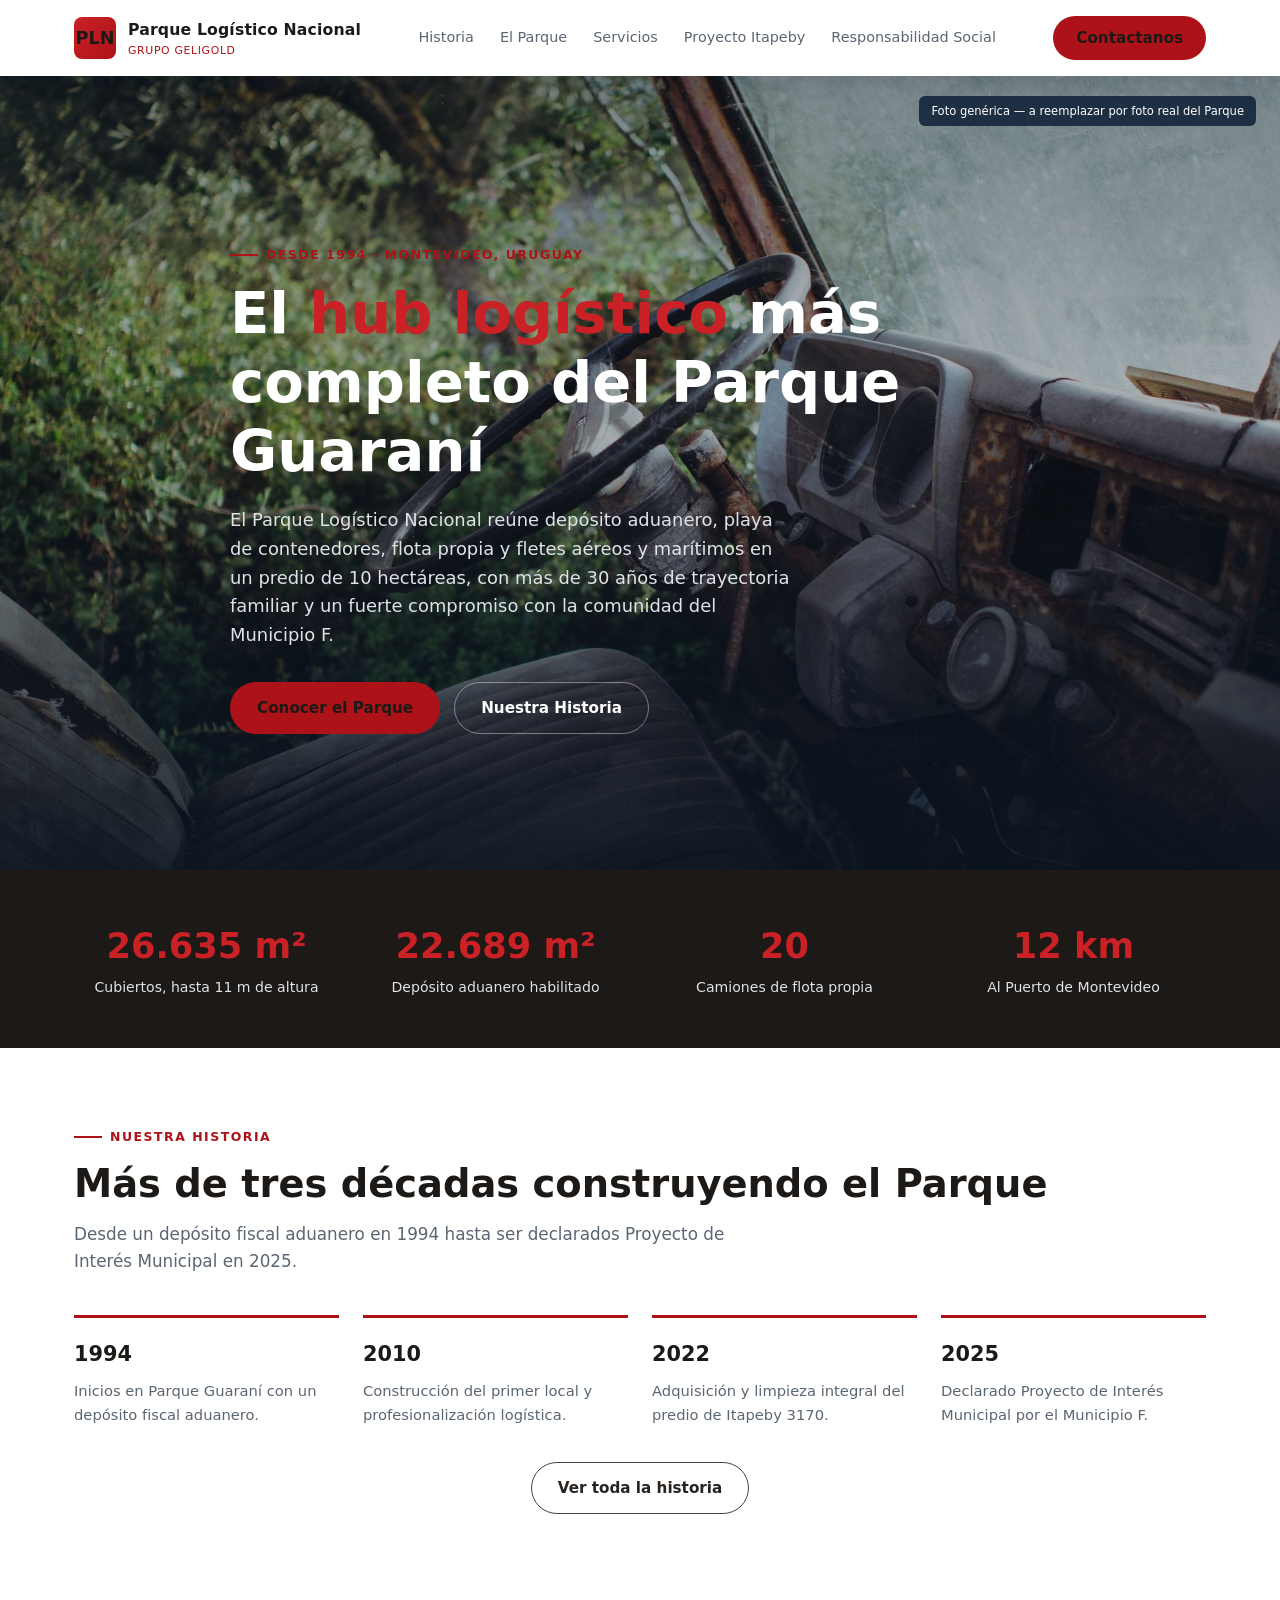
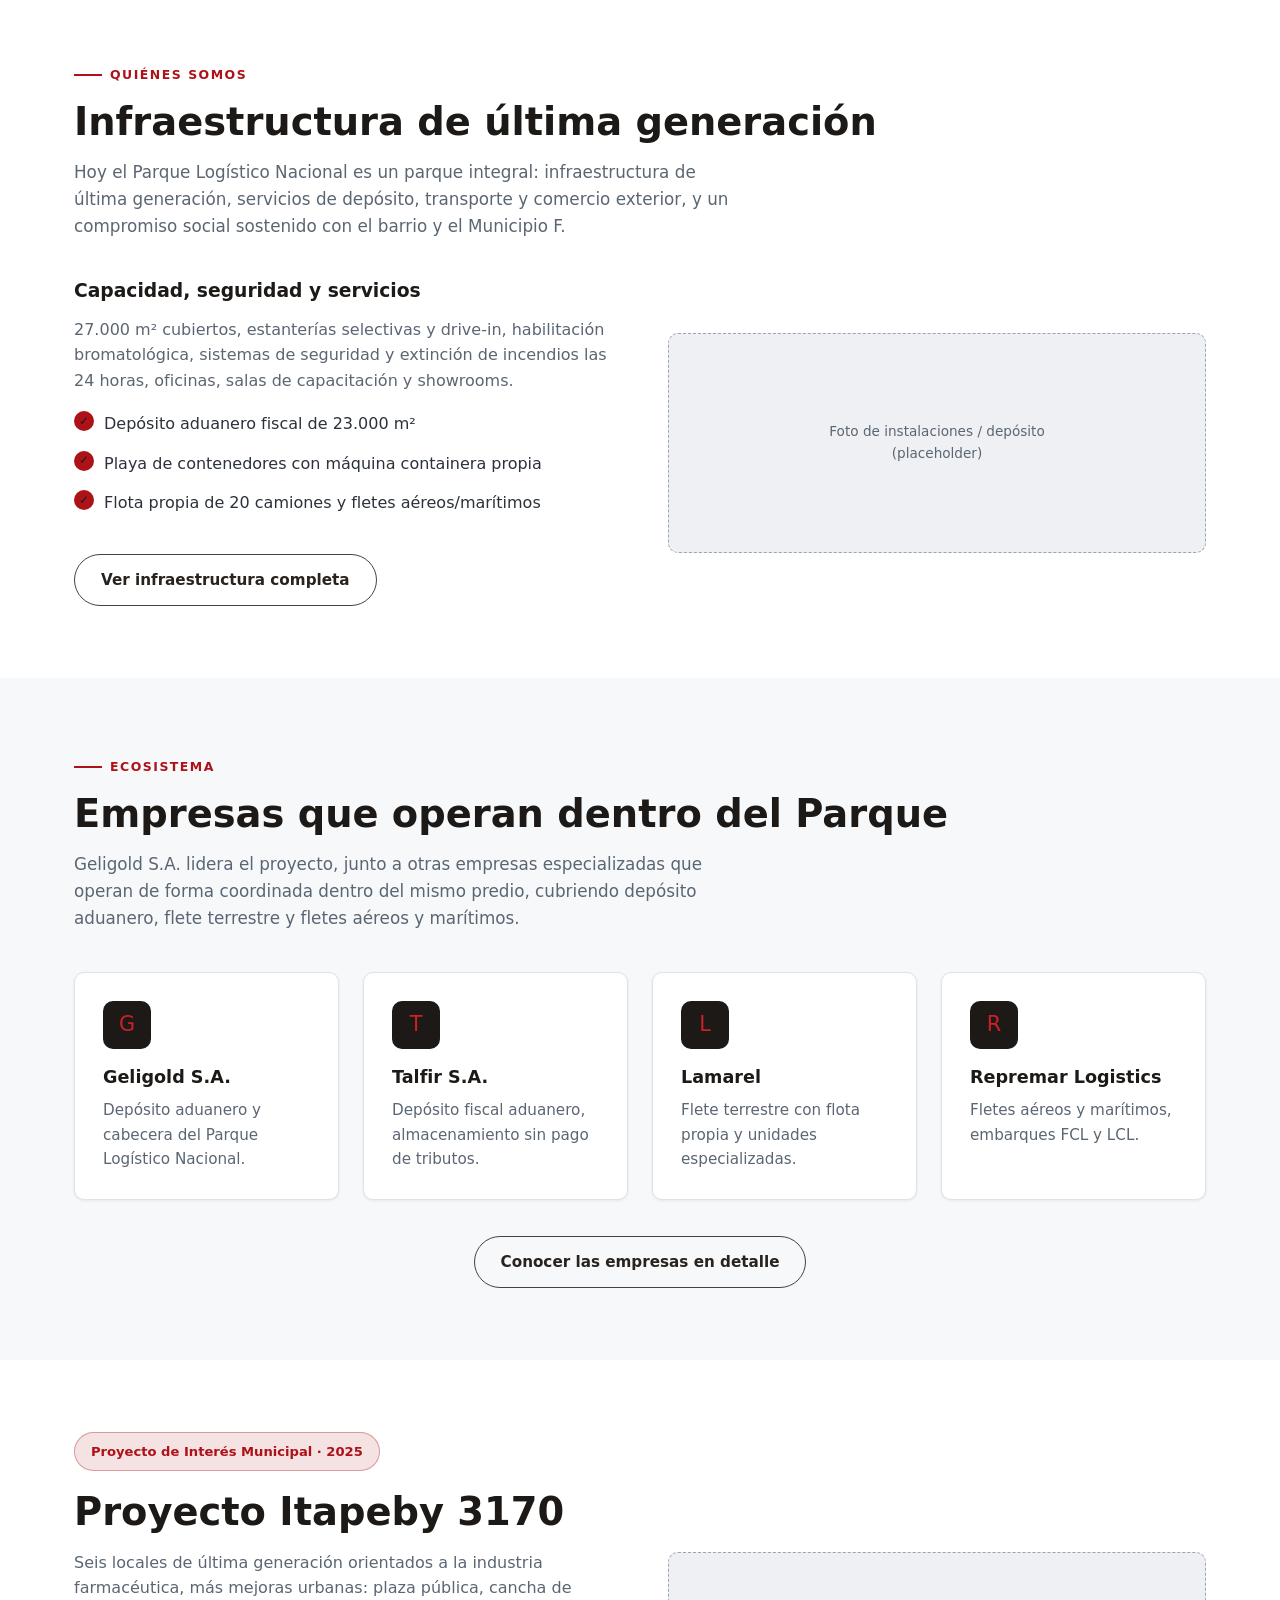
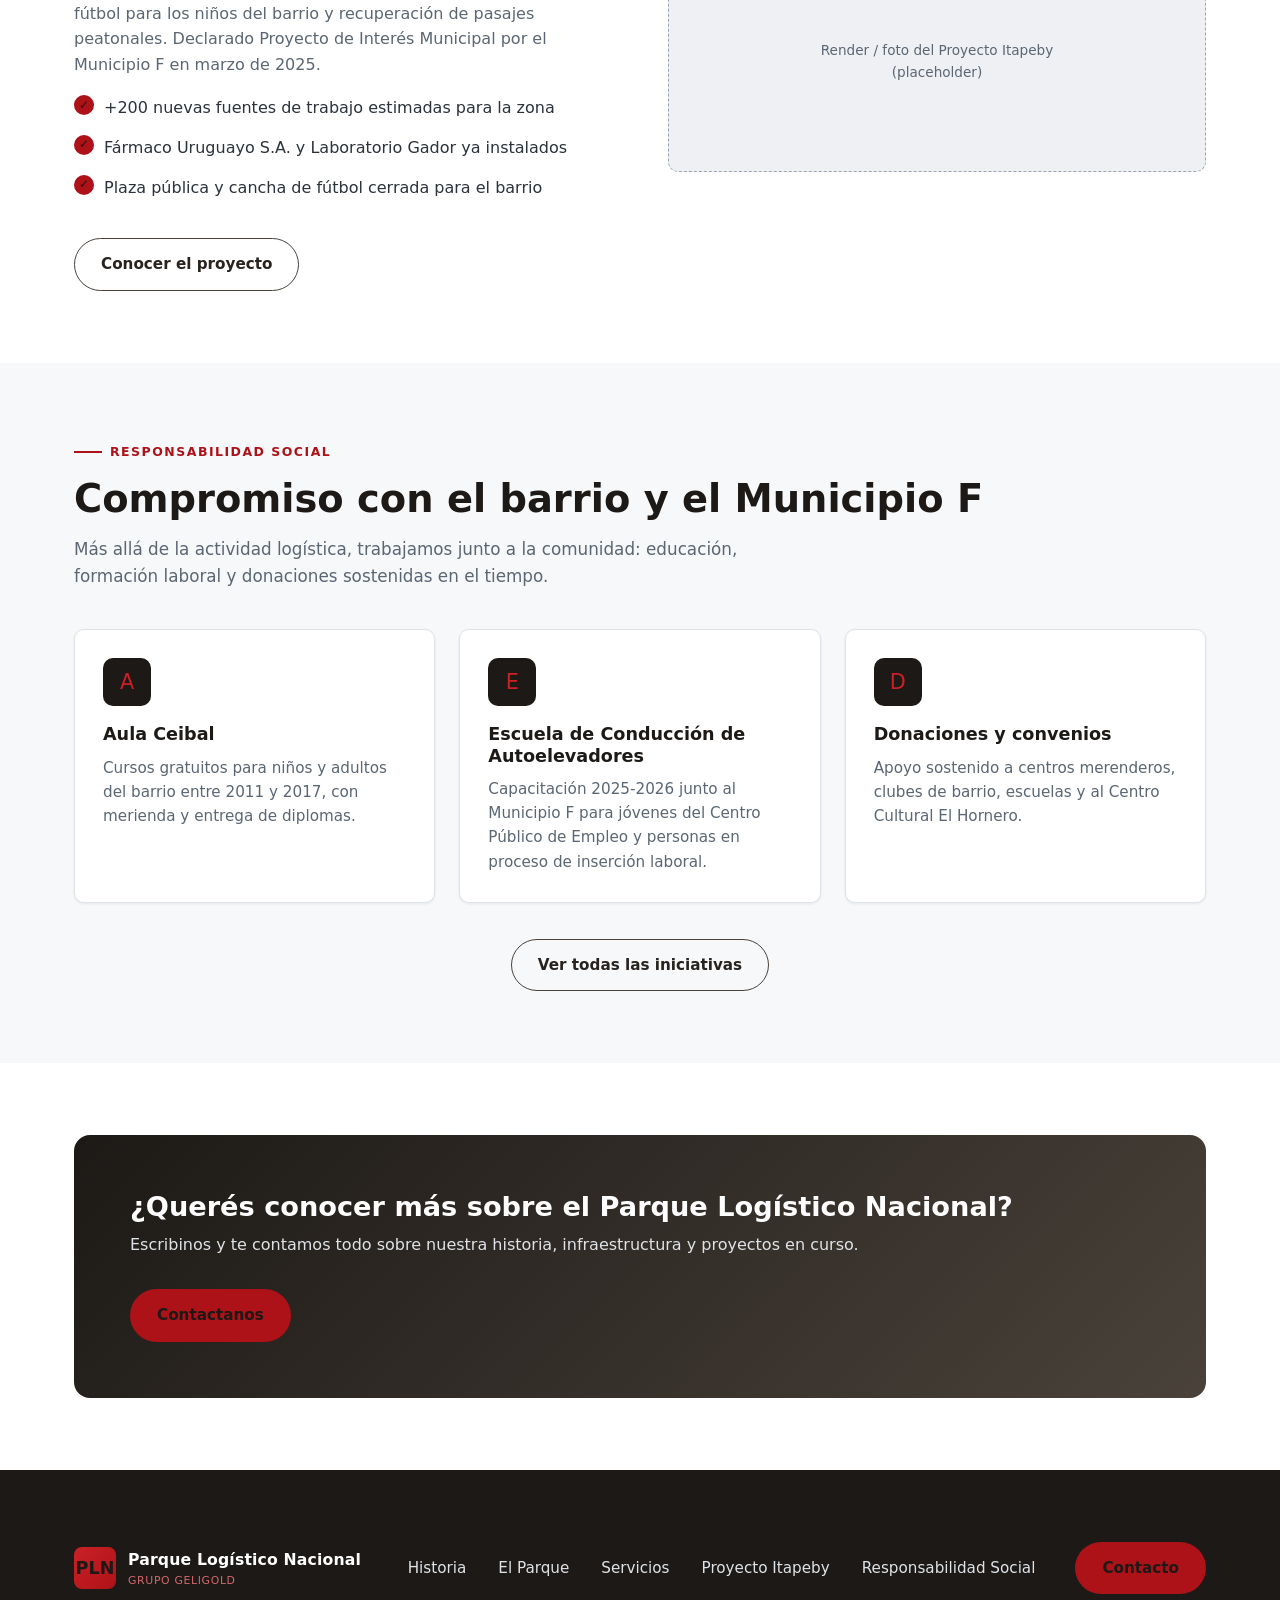
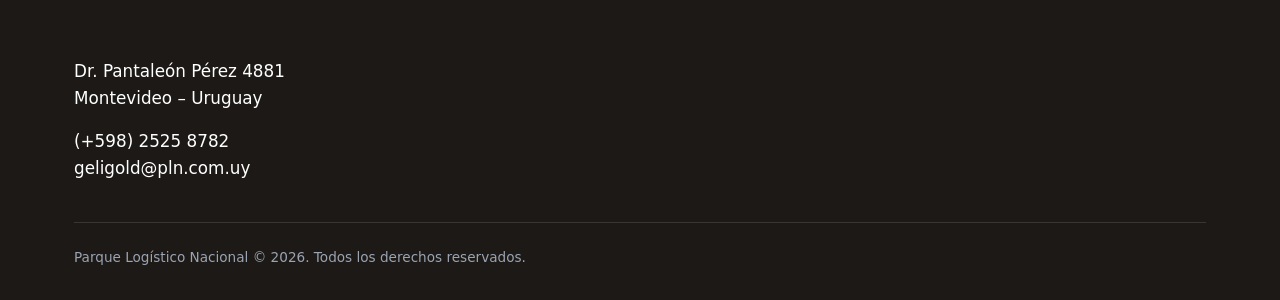
==== commit 6ec93a96: "Pie de página: se saca el bloque "Empresas del Parque" con los logos, en las 7 páginas - Se borra el" ====
--- a/index.html
+++ b/index.html
@@ -7,7 +7,7 @@
 <meta name="description" content="Parque Logístico Nacional (PLN): 10 hectáreas en Montevideo con depósito aduanero, playa de contenedores, flota propia y fletes aéreos y marítimos. Historia, empresas y compromiso social.">
 <link rel="stylesheet" href="css/style.css">
 </head>
-<body class="pagina-inicio">
+<body>
 
 <header class="site-header">
   <div class="container nav-wrap">
@@ -21,7 +21,7 @@
     <nav class="nav-links" id="nav-links">
       <a href="historia.html">Historia</a>
       <a href="parque.html">El Parque</a>
-      <a href="empresas.html">Empresas</a>
+      <a href="empresas.html">Servicios</a>
       <a href="proyecto.html">Proyecto Itapeby</a>
       <a href="responsabilidad-social.html">Responsabilidad Social</a>
     </nav>
@@ -34,215 +34,175 @@
   </div>
 </header>
 
-<!-- =========================================================
-     INICIO: resumen de todas las secciones (estilo propio, prefijo "in-", cuelga de <body class="pagina-inicio">).
-     Todas las secciones usan la misma cabecera (.in-cab: título a la izquierda; texto y botón a la derecha)
-     y alternan fondo oscuro / claro. Los datos salen de las otras páginas: si cambian allá, se actualizan acá.
-     El plano 3D de Proyecto lo genera herramientas/generar-plano.py (no editar a mano).
-     ========================================================= -->
-
-<!-- ============ PORTADA: foto o video de fondo a pantalla completa ============ -->
-<section class="in-hero">
-  <!-- FONDO. Cuando lleguen la foto o el video del dron:
-       · Foto: ponerle a este div style="background-image:url(img/portada.jpg)".
-       · Video: pegar adentro  <video autoplay muted loop playsinline poster="img/portada.jpg"><source src="img/portada.mp4" type="video/mp4"></video>
-       y borrar el cartelito .in-hero-nota. Mientras tanto se ve un fondo dibujado. -->
-  <div class="in-hero-fondo" aria-hidden="true"><span class="in-orbita"></span></div>
-  <span class="in-hero-nota">FOTO o VIDEO de fondo · vista aérea del Parque (dron)</span>
-  <div class="container in-hero-contenido">
-    <h1>Toda la cadena logística, en <span>un solo predio.</span></h1>
-    <p>Depósito nacional y aduanero, transporte terrestre y comercio exterior: cuatro servicios integrados en diez hectáreas de Montevideo.</p>
-    <div class="in-hero-botones">
-      <a href="parque.html" class="btn btn-primary">Conocé el Parque</a>
-      <a href="contacto.html" class="in-hero-link">Contactanos <span aria-hidden="true">→</span></a>
-    </div>
-  </div>
-  <!-- Invitación a bajar: lleva a la primera sección -->
-  <div class="in-hero-pie">
-    <div class="container">
-      <a href="#historia" class="in-hero-bajar"><span class="in-hero-bajar-flecha" aria-hidden="true"></span>Bajá para conocer más</a>
-    </div>
-  </div>
-</section>
-
-<!-- ============ HISTORIA ============ -->
-<section class="in-sec" id="historia">
-  <div class="container">
-    <div class="in-cab">
-      <h2 class="hist-anim">Tres décadas <span class="in-oro">construyendo el Parque.</span></h2>
-      <div class="in-cab-der hist-anim">
-        <p>Una empresa familiar que empezó con un depósito, sumó un predio propio, se volvió un parque completo y hoy impulsa un proyecto que transforma el barrio.</p>
-        <a href="historia.html" class="in-boton">Recorrer la historia <span aria-hidden="true">→</span></a>
-      </div>
-    </div>
-    <div class="in-historia">
-      <dl class="in-pila hist-anim">
-        <div><dt data-counter>32</dt><dd>años de trayectoria familiar</dd></div>
-        <div><dt data-counter>310</dt><dd>personas trabajando en el Parque</dd></div>
-        <div><dt data-counter>4</dt><dd>servicios integrados en un mismo predio</dd></div>
-      </dl>
-      <ol class="in-hitos hist-anim">
-          <li><span class="in-hito-anio">1994</span><div><strong>Los inicios</strong><p>Un Depósito Fiscal Aduanero en Parque Guaraní.</p></div></li>
-          <li><span class="in-hito-anio">1996</span><div><strong>El predio propio</strong><p>Se adquiere el predio de Dr. Pantaleón Pérez, la casa del Parque hasta hoy.</p></div></li>
-          <li><span class="in-hito-anio">2010</span><div><strong>El primer local</strong><p>Se construye y se profesionalizan los servicios logísticos.</p></div></li>
-          <li><span class="in-hito-anio">2022</span><div><strong>Itapeby recuperado</strong><p>Limpieza integral y muro de 700 m en el predio lindero.</p></div></li>
-          <li><span class="in-hito-anio">2025</span><div><strong>Interés Municipal</strong><p>El proyecto de Itapeby 3170 es declarado Proyecto de Interés Municipal.</p></div></li>
-      </ol>
-    </div>
-  </div>
-</section>
-
-<!-- Íconos de las tarjetas: Phosphor Icons, estilo "light" (licencia MIT). El dibujo está copiado acá adentro: no hace falta instalar nada. -->
-<!-- ============ EL PARQUE (fondo oscuro) ============ -->
-<section class="in-sec in-sec--oscura">
-  <div class="container">
-    <div class="in-cab">
-      <h2 class="hist-anim">Diez hectáreas <span class="in-oro">pensadas para operar.</span></h2>
-      <div class="in-cab-der hist-anim">
-        <p>27.000 m² cubiertos, con almacenamiento en altura, flota propia y todo lo necesario para el día a día de una operación logística.</p>
-        <a href="parque.html" class="in-boton in-boton--dorado">Conocer el Parque <span aria-hidden="true">→</span></a>
-      </div>
-    </div>
-    <div class="in-infra-grid">
-        <article class="in-infra hist-anim"><span class="in-infra-ico"><svg class="in-ph" viewBox="0 0 256 256" aria-hidden="true"><path d="M240,186H230V56.28l11.26-2.41a6,6,0,1,0-2.52-11.74l-224,48a6,6,0,0,0,2.52,11.74L26,100v86H16a6,6,0,0,0,0,12H240a6,6,0,0,0,0-12ZM38,97.42,218,58.85V186H190V128a6,6,0,0,0-6-6H72a6,6,0,0,0-6,6v58H38ZM178,154H78V134H178ZM78,166H178v20H78Z"/></svg></span><h3>Almacenamiento en altura</h3><p>Estanterías selectivas y drive-in, con hasta 11 m de altura de almacenaje.</p></article>
-        <article class="in-infra hist-anim"><span class="in-infra-ico"><svg class="in-ph" viewBox="0 0 256 256" aria-hidden="true"><path d="M222,98.47V96a54.06,54.06,0,0,0-54-54h-8a14,14,0,0,0-14,14V178H126V72a6,6,0,0,0-6-6H16A14,14,0,0,0,2,80V184a30,30,0,0,0,54,18,30,30,0,0,0,53.4-12h85.2a30,30,0,0,0,59.4-6V136A38.07,38.07,0,0,0,222,98.47ZM158,56a2,2,0,0,1,2-2h8a42,42,0,0,1,42,42v8a6,6,0,0,0,6,6,26,26,0,0,1,26,26v24a30,30,0,0,0-47.4,18H158ZM16,78h98V178h-4.6A30,30,0,0,0,56,166a30,30,0,0,0-42-6V80A2,2,0,0,1,16,78ZM32,202a18,18,0,1,1,18-18A18,18,0,0,1,32,202Zm48,0a18,18,0,1,1,18-18A18,18,0,0,1,80,202Zm144,0a18,18,0,1,1,18-18A18,18,0,0,1,224,202Z"/></svg></span><h3>Flota propia</h3><p>20 camiones con base en el mismo predio, habilitados para cargas peligrosas.</p></article>
-        <article class="in-infra hist-anim"><span class="in-infra-ico"><svg class="in-ph" viewBox="0 0 256 256" aria-hidden="true"><path d="M208,42H48A14,14,0,0,0,34,56v56c0,51.94,25.12,83.4,46.2,100.64,22.73,18.6,45.27,24.89,46.22,25.15a6,6,0,0,0,3.16,0c.95-.26,23.49-6.55,46.22-25.15C196.88,195.4,222,163.94,222,112V56A14,14,0,0,0,208,42Zm2,70c0,37.76-13.94,68.39-41.44,91.06A131.17,131.17,0,0,1,128,225.72a130.94,130.94,0,0,1-40.56-22.66C59.94,180.39,46,149.76,46,112V56a2,2,0,0,1,2-2H208a2,2,0,0,1,2,2ZM172.24,99.76a6,6,0,0,1,0,8.48l-56,56a6,6,0,0,1-8.48,0l-24-24a6,6,0,0,1,8.48-8.48L112,151.51l51.76-51.75A6,6,0,0,1,172.24,99.76Z"/></svg></span><h3>Vigilancia las 24 horas</h3><p>Control permanente del predio, la mercadería y los activos de cada cliente.</p></article>
-        <article class="in-infra hist-anim"><span class="in-infra-ico"><svg class="in-ph" viewBox="0 0 256 256" aria-hidden="true"><path d="M217.72,50.25,152.21,30.6l34.47-17.23a6,6,0,1,0-5.36-10.74L134.51,26A78.07,78.07,0,0,0,58,104V208a6,6,0,0,0,12,0V174H90v58a14,14,0,0,0,14,14h64a14,14,0,0,0,14-14V104a46.07,46.07,0,0,0-40-45.6V40.07l72.27,21.68A6.14,6.14,0,0,0,216,62a6,6,0,0,0,1.72-11.75ZM70,162V104a66.07,66.07,0,0,1,60-65.71V58.4A46.07,46.07,0,0,0,90,104v58Zm98,72H104a2,2,0,0,1-2-2V174h68v58A2,2,0,0,1,168,234Zm2-130v58H102V104a34,34,0,0,1,68,0Z"/></svg></span><h3>Protección contra incendios</h3><p>Detección y extinción avanzadas, con rociadores sprinkler en cada depósito.</p></article>
-        <article class="in-infra hist-anim"><span class="in-infra-ico"><svg class="in-ph" viewBox="0 0 256 256" aria-hidden="true"><path d="M224.42,104.2c-3.9-4.07-7.93-8.27-9.55-12.18-1.5-3.63-1.58-9-1.67-14.68-.14-9.38-.3-20-7.42-27.12S188,42.94,178.66,42.8c-5.68-.09-11-.17-14.68-1.67-3.91-1.62-8.11-5.65-12.18-9.55C145.16,25.22,137.64,18,128,18s-17.16,7.22-23.8,13.58c-4.07,3.9-8.27,7.93-12.18,9.55-3.63,1.5-9,1.58-14.68,1.67-9.38.14-20,.3-27.12,7.42S42.94,68,42.8,77.34c-.09,5.68-.17,11-1.67,14.68-1.62,3.91-5.65,8.11-9.55,12.18C25.22,110.84,18,118.36,18,128s7.22,17.16,13.58,23.8c3.9,4.07,7.93,8.27,9.55,12.18,1.5,3.63,1.58,9,1.67,14.68.14,9.38.3,20,7.42,27.12S68,213.06,77.34,213.2c5.68.09,11,.17,14.68,1.67,3.91,1.62,8.11,5.65,12.18,9.55C110.84,230.78,118.36,238,128,238s17.16-7.22,23.8-13.58c4.07-3.9,8.27-7.93,12.18-9.55,3.63-1.5,9-1.58,14.68-1.67,9.38-.14,20-.3,27.12-7.42s7.28-17.74,7.42-27.12c.09-5.68.17-11,1.67-14.68,1.62-3.91,5.65-8.11,9.55-12.18C230.78,145.16,238,137.64,238,128S230.78,110.84,224.42,104.2Zm-8.66,39.3c-4.67,4.86-9.5,9.9-12,15.9-2.38,5.74-2.48,12.52-2.58,19.08-.11,7.44-.23,15.14-3.9,18.82s-11.38,3.79-18.82,3.9c-6.56.1-13.34.2-19.08,2.58-6,2.48-11,7.31-15.91,12-5.25,5-10.68,10.24-15.49,10.24s-10.24-5.21-15.5-10.24c-4.86-4.67-9.9-9.5-15.9-12-5.74-2.38-12.52-2.48-19.08-2.58-7.44-.11-15.14-.23-18.82-3.9s-3.79-11.38-3.9-18.82c-.1-6.56-.2-13.34-2.58-19.08-2.48-6-7.31-11-12-15.91C35.21,138.24,30,132.81,30,128s5.21-10.24,10.24-15.5c4.67-4.86,9.5-9.9,12-15.9,2.38-5.74,2.48-12.52,2.58-19.08.11-7.44.23-15.14,3.9-18.82s11.38-3.79,18.82-3.9c6.56-.1,13.34-.2,19.08-2.58,6-2.48,11-7.31,15.91-12C117.76,35.21,123.19,30,128,30s10.24,5.21,15.5,10.24c4.86,4.67,9.9,9.5,15.9,12,5.74,2.38,12.52,2.48,19.08,2.58,7.44.11,15.14.23,18.82,3.9s3.79,11.38,3.9,18.82c.1,6.56.2,13.34,2.58,19.08,2.48,6,7.31,11,12,15.91,5,5.25,10.24,10.68,10.24,15.49S220.79,138.24,215.76,143.5ZM172.24,99.76a6,6,0,0,1,0,8.48l-56,56a6,6,0,0,1-8.48,0l-24-24a6,6,0,0,1,8.48-8.48L112,151.51l51.76-51.75A6,6,0,0,1,172.24,99.76Z"/></svg></span><h3>Habilitación bromatológica</h3><p>Depósitos habilitados que cumplen rigurosos estándares de seguridad y sanidad.</p></article>
-        <article class="in-infra hist-anim"><span class="in-infra-ico"><svg class="in-ph" viewBox="0 0 256 256" aria-hidden="true"><path d="M240,210H222V96a14,14,0,0,0-14-14H142V32a14,14,0,0,0-21.77-11.64l-80,53.33A14,14,0,0,0,34,85.34V210H16a6,6,0,0,0,0,12H240a6,6,0,0,0,0-12ZM208,94a2,2,0,0,1,2,2V210H142V94ZM46,85.34a2,2,0,0,1,.89-1.66l80-53.34A2,2,0,0,1,130,32V210H46ZM110,112v16a6,6,0,0,1-12,0V112a6,6,0,0,1,12,0Zm-32,0v16a6,6,0,0,1-12,0V112a6,6,0,0,1,12,0Zm0,56v16a6,6,0,0,1-12,0V168a6,6,0,0,1,12,0Zm32,0v16a6,6,0,0,1-12,0V168a6,6,0,0,1,12,0Z"/></svg></span><h3>Oficinas y showrooms</h3><p>Salas de reuniones, sala de capacitaciones y espacios para exhibir productos.</p></article>
-    </div>
-    <ul class="in-ubic hist-anim">
-      <li><strong>12 km</strong><span>Puerto de Montevideo</span><em>Logística marítima y manejo de cargas.</em></li>
-      <li><strong>10 km</strong><span>Aeropuerto de Carrasco</span><em>Movilización rápida de cargas aéreas.</em></li>
-      <li><strong>11 km</strong><span>Zona Franca Montevideo</span><em>Integración con comercio y almacenamiento fiscal.</em></li>
-    </ul>
-  </div>
-</section>
-
-<!-- ============ SERVICIOS (el bloque que les gustó; se llaman "servicios", no "empresas") ============ -->
-<section class="in-sec in-sec--gris" id="servicios">
-  <div class="container">
-    <div class="in-cab">
-      <h2 class="hist-anim">Todo el recorrido de tu mercadería, <span class="in-oro">en un solo lugar.</span></h2>
-      <div class="in-cab-der hist-anim">
-        <p>Cuatro servicios especializados trabajan coordinados en el mismo predio: la mercadería entra, se guarda y sale rumbo a cualquier destino.</p>
-        <a href="empresas.html" class="in-boton">Conocer los servicios <span aria-hidden="true">→</span></a>
-      </div>
-    </div>
-
-    <div class="in-emp-grid">
-      <a href="empresas.html#geligold" class="in-emp hist-anim">
-        <span class="in-emp-logo"><img src="img/logos/pln.png" alt="Geligold S.A." loading="lazy"></span>
-        <h3>Depósito nacional</h3><span class="in-emp-marca">Geligold S.A.</span>
-        <p>Cabecera del Parque Logístico Nacional.</p>
-        <span class="in-emp-mas">Conocer <span aria-hidden="true">→</span></span>
-      </a>
-      <a href="empresas.html#talfir" class="in-emp hist-anim">
-        <span class="in-emp-logo"><img src="img/logos/talfir.png" alt="Talfir S.A." loading="lazy"></span>
-        <h3>Depósito aduanero</h3><span class="in-emp-marca">Talfir S.A.</span>
-        <p>23.000 m², con playa de contenedores e ISO tank.</p>
-        <span class="in-emp-mas">Conocer <span aria-hidden="true">→</span></span>
-      </a>
-      <a href="empresas.html#lamarel" class="in-emp hist-anim">
-        <span class="in-emp-logo"><img src="img/logos/lamarel.png" alt="Lamarel" loading="lazy"></span>
-        <h3>Flete terrestre</h3><span class="in-emp-marca">Lamarel</span>
-        <p>20 camiones propios y transporte de cargas peligrosas.</p>
-        <span class="in-emp-mas">Conocer <span aria-hidden="true">→</span></span>
-      </a>
-      <a href="empresas.html#repremar" class="in-emp hist-anim">
-        <span class="in-emp-logo"><img src="img/logos/repremar.png" alt="Repremar Logistics" loading="lazy"></span>
-        <h3>Fletes aéreos y marítimos</h3><span class="in-emp-marca">Repremar Logistics</span>
-        <p>Embarques FCL y LCL hacia cualquier destino.</p>
-        <span class="in-emp-mas">Conocer <span aria-hidden="true">→</span></span>
-      </a>
-    </div>
-
-    <div class="in-flujo hist-anim">
-      <p class="in-flujo-tit">La mercadería puede pasar por las tres etapas sin salir nunca del Parque.</p>
-      <ol>
-        <li><strong>Entra y se guarda</strong><span>Depósito nacional y aduanero</span></li>
-        <li><strong>Se distribuye</strong><span>Transporte terrestre con flota propia</span></li>
-        <li><strong>Llega a destino</strong><span>Fletes aéreos y marítimos</span></li>
-      </ol>
-    </div>
-  </div>
-</section>
-
-<!-- ============ PROYECTO ITAPEBY: cifras + lo que se hace para el barrio ============
-     (El plano 3D está en El Parque; acá no se muestra por ahora.) -->
-<section class="in-sec">
-  <div class="container">
-    <div class="in-cab">
-      <h2 class="hist-anim">Un predio recuperado, <span class="in-oro">un parque farmacéutico.</span></h2>
-      <div class="in-cab-der hist-anim">
-        <p>Itapeby 3170 pasó de ser un problema para el barrio a un parque farmacéutico con acceso propio y espacios nuevos para los vecinos. Fue declarado Proyecto de Interés Municipal en 2025.</p>
-        <a href="proyecto.html" class="in-boton">Conocer el proyecto <span aria-hidden="true">→</span></a>
-      </div>
-    </div>
-    <dl class="in-fila-cifras hist-anim">
-      <div><dt data-counter>6</dt><dd>locales de última generación para la industria farmacéutica</dd></div>
-      <div><dt data-counter>700 m</dt><dd>de muro perimetral con iluminación</dd></div>
-      <div><dt>~200</dt><dd>puestos de trabajo previstos</dd></div>
-      <div><dt>2025</dt><dd>declarado Proyecto de Interés Municipal</dd></div>
-    </dl>
-    <h3 class="in-subtitulo hist-anim">Y también espacio público para el barrio</h3>
-    <div class="in-barrio-grid">
-      <article class="in-barrio hist-anim"><span class="in-barrio-ico"><svg class="in-ph" viewBox="0 0 256 256" aria-hidden="true"><path d="M128,26A102,102,0,1,0,230,128,102.12,102.12,0,0,0,128,26Zm77.67,147.42H169.89L159.41,159l13.29-38.72,17-5.51,27.94,21.43A89.38,89.38,0,0,1,205.67,173.42Zm-119.56,0H50.33A89.38,89.38,0,0,1,38.38,136.2l27.94-21.43,17,5.51L96.59,159ZM51,81.42l7.24,24.41-20,15.34A89.47,89.47,0,0,1,51,81.42ZM107.56,154,95.15,117.86,128,95.28l32.85,22.58L148.44,154Zm90.19-48.17L205,81.42a89.47,89.47,0,0,1,12.75,39.75Zm-1.66-36.62L186,103.35l-17,5.53-35-24V67.16l30.9-21.24A90.3,90.3,0,0,1,196.09,69.21ZM150.92,41,128,56.72,105.08,41a90.22,90.22,0,0,1,45.84,0ZM91.11,45.91,122,67.16V84.84l-35,24-17-5.53L59.91,69.21A90.4,90.4,0,0,1,91.11,45.91ZM58.75,185.42H84.93l9.19,26A90.37,90.37,0,0,1,58.75,185.42Zm49.68,30.43L95.88,180.39,106.34,166h43.32l10.46,14.39-12.55,35.46a90.14,90.14,0,0,1-39.14,0Zm53.45-4.48,9.19-26h26.18A90.37,90.37,0,0,1,161.88,211.37Z"/></svg></span><h3>Cancha de fútbol</h3><p>Una cancha cerrada con muro perimetral, pensada para los niños del barrio.</p></article>
-      <article class="in-barrio hist-anim"><span class="in-barrio-ico"><svg class="in-ph" viewBox="0 0 256 256" aria-hidden="true"><path d="M196.55,64.09a74,74,0,0,0-137.1,0A69.71,69.71,0,0,0,18,127.8C17.9,164.91,49.13,197,86.19,198A70.32,70.32,0,0,0,122,189.16V232a6,6,0,0,0,12,0V189.16A70.1,70.1,0,0,0,168,198l1.77,0C206.87,197,238.1,164.9,238,127.8A69.71,69.71,0,0,0,196.55,64.09ZM169.5,186A57.88,57.88,0,0,1,134,175V131.71l44.68-22.34a6,6,0,1,0-5.36-10.74L134,118.29V88a6,6,0,0,0-12,0v54.29L82.68,122.63a6,6,0,0,0-5.36,10.74L122,155.71V175a58.09,58.09,0,0,1-35.5,11c-30.71-.77-56.58-27.4-56.5-58.14A57.78,57.78,0,0,1,66.37,74.19a6,6,0,0,0,3.39-3.51,62,62,0,0,1,116.48,0,6,6,0,0,0,3.39,3.51A57.77,57.77,0,0,1,226,127.83C226.08,158.58,200.21,185.2,169.5,186Z"/></svg></span><h3>Plaza pública</h3><p>Un área acondicionada para instalar una plaza para los vecinos.</p></article>
-      <article class="in-barrio hist-anim"><span class="in-barrio-ico"><svg class="in-ph" viewBox="0 0 256 256" aria-hidden="true"><path d="M200,170a30.05,30.05,0,0,0-29.4,24H72a34,34,0,0,1,0-68h96a38,38,0,0,0,0-76H72a6,6,0,0,0,0,12h96a26,26,0,0,1,0,52H72a46,46,0,0,0,0,92h98.6A30,30,0,1,0,200,170Zm0,48a18,18,0,1,1,18-18A18,18,0,0,1,200,218Z"/></svg></span><h3>Pasajes peatonales</h3><p>Recuperación de los pasajes peatonales existentes en la zona.</p></article>
-      <article class="in-barrio hist-anim"><span class="in-barrio-ico"><svg class="in-ph" viewBox="0 0 256 256" aria-hidden="true"><path d="M220.62,178.58a6,6,0,0,1-.79,8.45c-16.87,14-32,19-45.75,19-18.19,0-34.13-8.66-48.94-16.7-26-14.12-48.44-26.31-81.31,1A6,6,0,0,1,36.17,181c39.13-32.45,68.65-16.41,94.69-2.26s48.44,26.31,81.31-1A6,6,0,0,1,220.62,178.58Zm-8.45-56.81c-32.87,27.27-55.32,15.07-81.31,1S75.3,92.54,36.17,125a6,6,0,0,0,7.66,9.25c32.87-27.27,55.32-15.08,81.31-1,14.81,8,30.75,16.71,48.94,16.71,13.79,0,28.88-5,45.75-19a6,6,0,0,0-7.66-9.24ZM43.83,78.21c32.87-27.27,55.32-15.07,81.31-1C140,85.3,155.89,94,174.08,94c13.79,0,28.88-5,45.75-19a6,6,0,1,0-7.66-9.24c-32.87,27.27-55.32,15.07-81.31,1S75.3,36.52,36.17,69a6,6,0,1,0,7.66,9.24Z"/></svg></span><h3>Mantenimiento de la cañada</h3><p>Franja acondicionada, acordada con el Municipio F, para que entre la maquinaria de la Intendencia.</p></article>
-    </div>
-  </div>
-</section>
-
-<!-- ============ RESPONSABILIDAD SOCIAL ============ -->
-<section class="in-sec in-sec--gris">
-  <div class="container in-rse">
-    <div class="in-rse-collage hist-anim">
-      <div class="foto foto--fondo in-r1"><span class="foto-label">FOTO · Aula Ceibal</span></div>
-      <div class="foto foto--fondo in-r2"><span class="foto-label">FOTO · Escuela de Conducción</span></div>
-      <div class="foto foto--fondo in-r3"><span class="foto-label">FOTO · Concurso de dibujo</span></div>
-    </div>
-    <div class="in-rse-texto">
-      <h2 class="hist-anim">Crecer <span class="in-oro">junto al barrio.</span></h2>
-      <p class="hist-anim">Educación, formación laboral y apoyo sostenido a los vecinos del Municipio F: así entendemos nuestro lugar en la comunidad.</p>
-      <ul class="in-lista hist-anim">
-          <li>Aula Ceibal <em>2011 – 2017</em></li>
-          <li>Clases para adultos <em>desde 2015</em></li>
-          <li>Centro de Flasheo de Ceibalitas</li>
-          <li>Escuela de Conducción de Autoelevadores <em>2025 – 2026</em></li>
-          <li>Acuerdos con el Municipio F</li>
-          <li>Donaciones a merenderos y clubes de barrio</li>
-          <li>Material escolar para centros educativos</li>
-          <li>Concurso de dibujo “Trabajo Seguro, Familia Feliz”</li>
-      </ul>
-      <dl class="in-trio hist-anim">
-        <div><dt data-counter>80</dt><dd>alumnos por semestre en el Aula Ceibal</dd></div>
-        <div><dt data-counter>2</dt><dd>ediciones de la Escuela de Conducción</dd></div>
-        <div><dt data-counter>9</dt><dd>convenios y donaciones</dd></div>
-      </dl>
-      <a href="responsabilidad-social.html" class="in-boton hist-anim">Ver todas las iniciativas <span aria-hidden="true">→</span></a>
-    </div>
-  </div>
-</section>
-
-<!-- ============ CONTACTO ============ -->
-<section class="in-sec in-sec--final">
-  <div class="container">
-    <div class="in-contacto hist-anim">
-      <div class="in-contacto-texto">
-        <h2>Hablemos <span class="in-oro">de tu operación.</span></h2>
-        <p>Contanos qué necesitás y te ponemos en contacto con el servicio del Parque indicado para tu consulta.</p>
-        <div class="in-contacto-botones">
-          <a href="contacto.html" class="btn btn-primary">Contactanos</a>
-          <a href="https://www.google.com/maps/search/?api=1&amp;query=Dr.%20Pantale%C3%B3n%20P%C3%A9rez%204881%2C%20Montevideo%2C%20Uruguay" class="in-contacto-link" target="_blank" rel="noopener">Cómo llegar ↗</a>
-        </div>
-      </div>
-      <ul class="in-contacto-datos">
-        <li><span>Dirección</span><strong>Dr. Pantaleón Pérez 4881<br>Montevideo – Uruguay</strong></li>
-        <li><span>Teléfono</span><a href="tel:+59825258782">(+598) 2525 8782</a></li>
-        <li><span>Mail</span><a href="mailto:geligold@pln.com.uy">geligold@pln.com.uy</a></li>
-      </ul>
+<section class="hero">
+  <div class="hero-photo-note">Foto genérica — a reemplazar por foto real del Parque</div>
+  <div class="container hero-inner">
+    <div class="eyebrow">Desde 1994 · Montevideo, Uruguay</div>
+    <h1>El <span>hub logístico</span> más completo del Parque Guaraní</h1>
+    <p>El Parque Logístico Nacional reúne depósito aduanero, playa de contenedores, flota propia y fletes aéreos y marítimos en un predio de 10 hectáreas, con más de 30 años de trayectoria familiar y un fuerte compromiso con la comunidad del Municipio F.</p>
+    <div class="hero-actions">
+      <a href="parque.html" class="btn btn-primary">Conocer el Parque</a>
+      <a href="historia.html" class="btn btn-outline">Nuestra Historia</a>
+    </div>
+  </div>
+</section>
+
+<section class="stats-strip">
+  <div class="container">
+    <div class="grid grid-4">
+      <div><strong>27.000 m²</strong><span>Cubiertos, hasta 11 m de altura</span></div>
+      <div><strong>23.000 m²</strong><span>Depósito aduanero habilitado</span></div>
+      <div><strong>20</strong><span>Camiones de flota propia</span></div>
+      <div><strong>12 km</strong><span>Al Puerto de Montevideo</span></div>
+    </div>
+  </div>
+</section>
+
+<section>
+  <div class="container">
+    <div class="eyebrow">Nuestra historia</div>
+    <h2 class="section-title">Más de tres décadas construyendo el Parque</h2>
+    <p class="section-lead">Desde un depósito fiscal aduanero en 1994 hasta ser declarados Proyecto de Interés Municipal en 2025.</p>
+
+    <div class="mini-timeline">
+      <div class="mini-timeline-item">
+        <span class="mini-timeline-year">1994</span>
+        <p>Inicios en Parque Guaraní con un depósito fiscal aduanero.</p>
+      </div>
+      <div class="mini-timeline-item">
+        <span class="mini-timeline-year">2010</span>
+        <p>Construcción del primer local y profesionalización logística.</p>
+      </div>
+      <div class="mini-timeline-item">
+        <span class="mini-timeline-year">2022</span>
+        <p>Adquisición y limpieza integral del predio de Itapeby 3170.</p>
+      </div>
+      <div class="mini-timeline-item">
+        <span class="mini-timeline-year">2025</span>
+        <p>Declarado Proyecto de Interés Municipal por el Municipio F.</p>
+      </div>
+    </div>
+
+    <div style="text-align:center; margin-top:36px;">
+      <a href="historia.html" class="btn btn-outline-dark">Ver toda la historia</a>
+    </div>
+  </div>
+</section>
+
+<section>
+  <div class="container">
+    <div class="eyebrow">Quiénes somos</div>
+    <h2 class="section-title">Infraestructura de última generación</h2>
+    <p class="section-lead">Hoy el Parque Logístico Nacional es un parque integral: infraestructura de última generación, servicios de depósito, transporte y comercio exterior, y un compromiso social sostenido con el barrio y el Municipio F.</p>
+
+    <div class="feature">
+      <div>
+        <h3>Capacidad, seguridad y servicios</h3>
+        <p style="color:var(--gray-600); margin: 14px 0;">27.000 m² cubiertos, estanterías selectivas y drive-in, habilitación bromatológica, sistemas de seguridad y extinción de incendios las 24 horas, oficinas, salas de capacitación y showrooms.</p>
+        <ul class="check-list" style="margin-top:18px;">
+          <li>Depósito aduanero fiscal de 23.000 m²</li>
+          <li>Playa de contenedores con máquina containera propia</li>
+          <li>Flota propia de 20 camiones y fletes aéreos/marítimos</li>
+        </ul>
+        <a href="parque.html" class="btn btn-outline-dark" style="margin-top:24px;">Ver infraestructura completa</a>
+      </div>
+      <div class="feature-media">
+        <div class="media-placeholder">Foto de instalaciones / depósito<br>(placeholder)</div>
+      </div>
+    </div>
+  </div>
+</section>
+
+<section class="section-alt">
+  <div class="container">
+    <div class="eyebrow">Ecosistema</div>
+    <h2 class="section-title">Empresas que operan dentro del Parque</h2>
+    <p class="section-lead">Geligold S.A. lidera el proyecto, junto a otras empresas especializadas que operan de forma coordinada dentro del mismo predio, cubriendo depósito aduanero, flete terrestre y fletes aéreos y marítimos.</p>
+    <div class="grid grid-4">
+      <div class="card">
+        <div class="card-icon">G</div>
+        <h3>Geligold S.A.</h3>
+        <p>Depósito aduanero y cabecera del Parque Logístico Nacional.</p>
+      </div>
+      <div class="card">
+        <div class="card-icon">T</div>
+        <h3>Talfir S.A.</h3>
+        <p>Depósito fiscal aduanero, almacenamiento sin pago de tributos.</p>
+      </div>
+      <div class="card">
+        <div class="card-icon">L</div>
+        <h3>Lamarel</h3>
+        <p>Flete terrestre con flota propia y unidades especializadas.</p>
+      </div>
+      <div class="card">
+        <div class="card-icon">R</div>
+        <h3>Repremar Logistics</h3>
+        <p>Fletes aéreos y marítimos, embarques FCL y LCL.</p>
+      </div>
+    </div>
+    <div style="text-align:center; margin-top:36px;">
+      <a href="empresas.html" class="btn btn-outline-dark">Conocer las empresas en detalle</a>
+    </div>
+  </div>
+</section>
+
+<section>
+  <div class="container">
+    <div class="feature reverse">
+      <div class="feature-media">
+        <div class="media-placeholder">Render / foto del Proyecto Itapeby<br>(placeholder)</div>
+      </div>
+      <div>
+        <div class="badge">Proyecto de Interés Municipal · 2025</div>
+        <h2 class="section-title" style="margin-top:18px;">Proyecto Itapeby 3170</h2>
+        <p style="color:var(--gray-600); margin-bottom:18px;">Seis locales de última generación orientados a la industria farmacéutica, más mejoras urbanas: plaza pública, cancha de fútbol para los niños del barrio y recuperación de pasajes peatonales. Declarado Proyecto de Interés Municipal por el Municipio F en marzo de 2025.</p>
+        <ul class="check-list">
+          <li>+200 nuevas fuentes de trabajo estimadas para la zona</li>
+          <li>Fármaco Uruguayo S.A. y Laboratorio Gador ya instalados</li>
+          <li>Plaza pública y cancha de fútbol cerrada para el barrio</li>
+        </ul>
+        <a href="proyecto.html" class="btn btn-outline-dark" style="margin-top:24px;">Conocer el proyecto</a>
+      </div>
+    </div>
+  </div>
+</section>
+
+<section class="section-alt">
+  <div class="container">
+    <div class="eyebrow">Responsabilidad social</div>
+    <h2 class="section-title">Compromiso con el barrio y el Municipio F</h2>
+    <p class="section-lead">Más allá de la actividad logística, trabajamos junto a la comunidad: educación, formación laboral y donaciones sostenidas en el tiempo.</p>
+    <div class="grid grid-3">
+      <div class="card">
+        <div class="card-icon">A</div>
+        <h3>Aula Ceibal</h3>
+        <p>Cursos gratuitos para niños y adultos del barrio entre 2011 y 2017, con merienda y entrega de diplomas.</p>
+      </div>
+      <div class="card">
+        <div class="card-icon">E</div>
+        <h3>Escuela de Conducción de Autoelevadores</h3>
+        <p>Capacitación 2025-2026 junto al Municipio F para jóvenes del Centro Público de Empleo y personas en proceso de inserción laboral.</p>
+      </div>
+      <div class="card">
+        <div class="card-icon">D</div>
+        <h3>Donaciones y convenios</h3>
+        <p>Apoyo sostenido a centros merenderos, clubes de barrio, escuelas y al Centro Cultural El Hornero.</p>
+      </div>
+    </div>
+    <div style="text-align:center; margin-top:36px;">
+      <a href="responsabilidad-social.html" class="btn btn-outline-dark">Ver todas las iniciativas</a>
+    </div>
+  </div>
+</section>
+
+<section>
+  <div class="container">
+    <div class="cta-band">
+      <div>
+        <h2>¿Querés conocer más sobre el Parque Logístico Nacional?</h2>
+        <p>Escribinos y te contamos todo sobre nuestra historia, infraestructura y proyectos en curso.</p>
+      </div>
+      <a href="contacto.html" class="btn btn-primary">Contactanos</a>
     </div>
   </div>
 </section>
@@ -261,7 +221,7 @@
       <nav class="footer-nav" aria-label="Pie de página">
         <a href="historia.html">Historia</a>
         <a href="parque.html">El Parque</a>
-        <a href="empresas.html">Empresas</a>
+        <a href="empresas.html">Servicios</a>
         <a href="proyecto.html">Proyecto Itapeby</a>
         <a href="responsabilidad-social.html">Responsabilidad Social</a>
         <a href="contacto.html" class="btn btn-primary">Contacto</a>
@@ -273,15 +233,6 @@
         <p>Dr. Pantaleón Pérez 4881<br>Montevideo – Uruguay</p>
         <p><a href="tel:+59825258782">(+598) 2525 8782</a><br><a href="mailto:geligold@pln.com.uy">geligold@pln.com.uy</a></p>
       </address>
-      <div class="footer-logos">
-        <span class="footer-logos-title">Empresas del Parque</span>
-        <ul>
-          <li><a href="empresas.html#geligold"><img src="img/logos/pln.png" alt="Parque Logístico Nacional" loading="lazy"></a></li>
-          <li><a href="empresas.html#talfir"><img src="img/logos/talfir.png" alt="Talfir Warehouse" loading="lazy"></a></li>
-          <li><a href="empresas.html#lamarel"><img src="img/logos/lamarel.png" alt="Lamarel Logística" loading="lazy"></a></li>
-          <li><a href="empresas.html#repremar"><img src="img/logos/repremar.png" alt="Repremar Logistics" loading="lazy"></a></li>
-        </ul>
-      </div>
     </div>
 
     <div class="footer-bottom">
--- a/css/style.css
+++ b/css/style.css
@@ -3,14 +3,14 @@
    ============================================ */
 
 :root {
-  --navy-950: #0a1628;
-  --navy-900: #0f2038;
-  --navy-800: #16304f;
-  --navy-700: #1e3f66;
-  --navy-600: #2a5280;
-  --gold-500: #c9a227;
-  --gold-400: #dab93f;
-  --gold-300: #e8cf7a;
+  --navy-950: #1c1916;
+  --navy-900: #28231f;
+  --navy-800: #39322c;
+  --navy-700: #4a423a;
+  --navy-600: #5f554b;
+  --gold-500: #ad1218;
+  --gold-400: #ca2127;
+  --gold-300: #d3696d;
   --gray-50: #f7f8fa;
   --gray-100: #eef0f3;
   --gray-200: #dfe3e8;
@@ -169,7 +169,7 @@
   z-index: 100;
   background: rgba(255, 255, 255, 0.97);
   backdrop-filter: blur(6px);
-  border-bottom: 1px solid var(--gray-200);
+  box-shadow: 0 6px 20px rgba(10, 22, 40, 0.16);
 }
 
 .nav-wrap {
@@ -243,6 +243,10 @@
   align-items: center;
   gap: 14px;
 }
+
+/* El botón "Contactanos" del encabezado, más bajo que el resto
+   de los botones de la web (que usan más padding arriba/abajo). */
+.nav-cta .btn { padding: 9px 22px; }
 
 .nav-toggle {
   display: none;
@@ -499,12 +503,21 @@
   overflow: hidden;
 }
 
+/* "Conocé cada empresa": mismo hover dorado que el resto de los
+   botones con flecha de la web, en vez del fondo blanco translúcido
+   genérico de .btn-outline. */
+.emp-hero .btn-outline:hover {
+  background: var(--gold-500);
+  border-color: var(--gold-500);
+  color: var(--navy-950);
+}
+
 .emp-hero::before {
   content: "";
   position: absolute;
   inset: 0;
   background:
-    radial-gradient(680px circle at 10% 15%, rgba(201, 162, 39, 0.46), transparent 65%),
+    radial-gradient(680px circle at 10% 15%, rgba(173, 18, 24, 0.46), transparent 65%),
     radial-gradient(640px circle at 95% 10%, rgba(79, 143, 224, 0.44), transparent 65%),
     radial-gradient(640px circle at 15% 95%, rgba(224, 134, 63, 0.4), transparent 65%),
     radial-gradient(680px circle at 90% 90%, rgba(79, 157, 105, 0.44), transparent 65%);
@@ -1039,9 +1052,9 @@
   display: inline-flex;
   align-items: center;
   gap: 8px;
-  background: rgba(201, 162, 39, 0.12);
+  background: rgba(173, 18, 24, 0.12);
   color: var(--gold-500);
-  border: 1px solid rgba(201, 162, 39, 0.35);
+  border: 1px solid rgba(173, 18, 24, 0.35);
   padding: 8px 16px;
   border-radius: 999px;
   font-size: 0.82rem;
@@ -1114,7 +1127,7 @@
 .form-field textarea:focus {
   outline: none;
   border-color: var(--gold-500);
-  box-shadow: 0 0 0 3px rgba(201, 162, 39, 0.18);
+  box-shadow: 0 0 0 3px rgba(173, 18, 24, 0.18);
 }
 
 .form-note {
@@ -1156,7 +1169,7 @@
 }
 
 .form-status--ok {
-  background: rgba(201, 162, 39, 0.12);
+  background: rgba(173, 18, 24, 0.12);
   color: var(--navy-900);
   border: 1px solid var(--gold-500);
 }
@@ -1246,52 +1259,6 @@
 .footer-contact a { transition: color 0.2s ease; }
 .footer-contact a:hover { color: var(--gold-400); }
 
-.footer-logos {
-  display: flex;
-  flex-direction: column;
-  align-items: flex-end;
-  gap: 14px;
-}
-
-.footer-logos-title {
-  font-size: 0.75rem;
-  font-weight: 700;
-  letter-spacing: 0.12em;
-  text-transform: uppercase;
-  color: var(--gray-400);
-}
-
-.footer-logos ul {
-  display: flex;
-  flex-wrap: wrap;
-  justify-content: flex-end;
-  gap: 14px;
-}
-
-/* Cada logo va en una "placa" blanca, como los sellos de certificación */
-.footer-logos a {
-  display: flex;
-  align-items: center;
-  justify-content: center;
-  width: 150px;
-  height: 72px;
-  padding: 10px 14px;
-  background: var(--white);
-  border-radius: 12px;
-  transition: transform 0.2s ease, box-shadow 0.2s ease;
-}
-
-.footer-logos a:hover {
-  transform: translateY(-3px);
-  box-shadow: 0 8px 20px rgba(0, 0, 0, 0.3);
-}
-
-.footer-logos img {
-  max-width: 100%;
-  max-height: 100%;
-  object-fit: contain;
-}
-
 .footer-bottom {
   padding-top: 24px;
   font-size: 0.85rem;
@@ -1303,15 +1270,11 @@
   .footer-top { flex-direction: column; align-items: flex-start; }
   .footer-nav .btn { margin-left: 0; }
   .footer-mid { flex-direction: column; align-items: flex-start; margin-top: 48px; }
-  .footer-logos { align-items: flex-start; }
-  .footer-logos ul { justify-content: flex-start; }
 }
 
 @media (max-width: 760px) {
   .site-footer { padding: 56px 0 28px; }
   .footer-nav { flex-direction: column; align-items: flex-start; gap: 14px; }
-  .footer-logos ul { display: grid; grid-template-columns: repeat(2, 1fr); gap: 10px; width: 100%; }
-  .footer-logos a { width: 100%; }
 }
 
 /* ---------- Responsive ---------- */
@@ -1532,20 +1495,48 @@
   color: var(--gray-600);
 }
 
+/* Botón con forma de píldora: se usa para todos los links que bajan
+   a la próxima sección, para que se note que son botones y no texto
+   suelto. Variante clara por defecto (fondos blancos); las páginas
+   con apertura de fondo oscuro la invierten más abajo. */
 .hist-open-scroll {
   display: inline-flex;
   align-items: center;
   gap: 10px;
   margin-top: 36px;
-  padding-bottom: 4px;
+  padding: 14px 24px 14px 26px;
   font-weight: 600;
   font-size: 0.95rem;
   color: var(--navy-950);
-  border-bottom: 2px solid var(--gold-500);
-}
-
-.hist-open-scroll span { transition: transform 0.25s ease; }
-.hist-open-scroll:hover span { transform: translateY(4px); }
+  border: 1.5px solid var(--navy-200);
+  border-radius: 999px;
+  background: color-mix(in srgb, var(--navy-950) 4%, transparent);
+  transition: background 0.25s ease, border-color 0.25s ease, color 0.25s ease;
+}
+
+.hist-open-scroll span {
+  display: inline-flex;
+  align-items: center;
+  justify-content: center;
+  width: 26px;
+  height: 26px;
+  border-radius: 50%;
+  background: var(--gold-500);
+  color: var(--navy-950);
+  font-size: 0.85rem;
+  transition: transform 0.25s ease, background 0.25s ease, color 0.25s ease;
+}
+
+.hist-open-scroll:hover {
+  background: var(--gold-500);
+  border-color: var(--gold-500);
+}
+
+.hist-open-scroll:hover span {
+  transform: translateY(4px);
+  background: var(--navy-950);
+  color: var(--gold-500);
+}
 
 /* Collage: una foto alta a la izquierda y dos a la derecha, desfasadas */
 .hist-collage {
@@ -2010,7 +2001,17 @@
 .pagina-historia .hist-open h1 { color: var(--white); }
 .pagina-historia .hist-open-lead { color: var(--navy-100); }
 .pagina-historia .hist-open-sub { color: var(--navy-300); }
-.pagina-historia .hist-open-scroll { color: var(--white); }
+.pagina-historia .hist-open-scroll {
+  color: var(--white);
+  border-color: rgba(255, 255, 255, 0.35);
+  background: color-mix(in srgb, var(--white) 8%, transparent);
+}
+
+.pagina-historia .hist-open-scroll:hover {
+  background: var(--gold-500);
+  border-color: var(--gold-500);
+  color: var(--navy-950);
+}
 .pagina-historia .hist-collage .foto { box-shadow: var(--shadow-lg); }
 
 /* Cifras: franja dorada sólida con rayado fino, números en azul noche */
@@ -2096,12 +2097,12 @@
   --verde-500: #4f9d69;
   --verde-300: #a9d9b9;
   --verde-100: #e3f1e7;
-  --gold-800: #7a5f0d;
-  --gold-100: #f6efd6;
-  --gold-50: #fdf6df;
-  --navy-100: #e7edf5;
-  --navy-200: #c9d6e8;
-  --navy-300: #9fb3cf;
+  --gold-800: #570a0d;
+  --gold-100: #f4d7d9;
+  --gold-50: #faebeb;
+  --navy-100: #f0eeec;
+  --navy-200: #dcd8d5;
+  --navy-300: #beb7b0;
   /* Mar y arena del mapa 3D: colores propios para que se entienda qué son */
   --mar-900: #0e3352;
   --mar-700: #165a85;
@@ -2843,40 +2844,20 @@
   color: var(--navy-300);
 }
 
-/* Botón con forma de píldora, para que se note que baja a la próxima
-   sección (no es un link de texto suelto como en Historia/El Parque). */
+/* Variante clara → oscura: el botón ya es una píldora por defecto
+   (ver .hist-open-scroll); acá solo se invierten los colores para
+   el fondo de anillos oscuro de esta apertura. */
 .rse-open .hist-open-scroll {
   margin-top: 32px;
-  padding: 14px 24px 14px 26px;
   color: var(--white);
-  border: 1.5px solid rgba(255, 255, 255, 0.35);
-  border-bottom: 1.5px solid rgba(255, 255, 255, 0.35);
-  border-radius: 999px;
+  border-color: rgba(255, 255, 255, 0.35);
   background: color-mix(in srgb, var(--white) 8%, transparent);
-  transition: background 0.25s ease, border-color 0.25s ease, color 0.25s ease;
-}
-
-.rse-open .hist-open-scroll span {
-  display: inline-flex;
-  align-items: center;
-  justify-content: center;
-  width: 26px;
-  height: 26px;
-  border-radius: 50%;
-  background: var(--gold-500);
-  color: var(--navy-950);
-  font-size: 0.85rem;
 }
 
 .rse-open .hist-open-scroll:hover {
   background: var(--gold-500);
   border-color: var(--gold-500);
   color: var(--navy-950);
-}
-
-.rse-open .hist-open-scroll:hover span {
-  background: var(--navy-950);
-  color: var(--gold-500);
 }
 
 /* Collage: dos fotos superpuestas, sin inclinar — look editorial, no
@@ -3973,497 +3954,3 @@
 @media (prefers-reduced-motion: reduce) {
   .ct-desp-panel, .ct-desp-flecha { transition: none; }
 }
-
-
-/* =========================================================
-   Página Inicio (rediseño): resumen de todas las secciones.
-   Todo empieza con "in-" y cuelga de <body class="pagina-inicio">.
-   Reglas de la landing: una misma cabecera en todas las secciones (.in-cab), fondos que alternan
-   oscuro / claro / gris, tarjetas redondeadas del mismo radio (24–32 px), números grandes separados por
-   líneas finas, y el dorado como único acento (una frase de cada título va en dorado).
-   ========================================================= */
-
-.in-oro { color: var(--gold-500); }
-
-/* ---------- Portada: foto o video de fondo a pantalla completa ---------- */
-.in-hero {
-  position: relative;
-  display: flex;
-  flex-direction: column;
-  justify-content: center;
-  min-height: clamp(620px, calc(100vh - 76px), 900px);
-  padding: 0;
-  overflow: hidden;
-  background: var(--navy-950);
-  color: var(--white);
-}
-
-/* Fondo: acá va la foto (background-image) o el video. Mientras no haya, se ve un fondo dibujado. */
-.in-hero-fondo {
-  position: absolute;
-  inset: 0;
-  background-color: var(--navy-950);
-  background-image:
-    radial-gradient(ellipse 60% 70% at 85% 10%, color-mix(in srgb, var(--navy-600) 70%, transparent), transparent 70%),
-    radial-gradient(ellipse 50% 60% at 0% 100%, color-mix(in srgb, var(--navy-700) 60%, transparent), transparent 70%);
-  background-size: cover;
-  background-position: center;
-  animation: in-zoom 26s ease-out both;
-}
-
-.in-hero-fondo video,
-.in-hero-fondo img { position: absolute; inset: 0; width: 100%; height: 100%; object-fit: cover; }
-
-@keyframes in-zoom { from { transform: scale(1.08); } to { transform: scale(1); } }
-
-/* Oscurece el fondo (más fuerte a la izquierda y abajo, donde va el texto) para que se lea con cualquier foto */
-.in-hero::after {
-  content: "";
-  position: absolute;
-  inset: 0;
-  background:
-    linear-gradient(90deg, color-mix(in srgb, var(--navy-950) 88%, transparent) 0%, color-mix(in srgb, var(--navy-950) 40%, transparent) 62%, transparent 100%),
-    linear-gradient(180deg, color-mix(in srgb, var(--navy-950) 30%, transparent), color-mix(in srgb, var(--navy-950) 70%, transparent));
-  pointer-events: none;
-}
-
-/* Círculo fino con un punto dorado que lo recorre muy despacio (solo se ve sobre el fondo dibujado) */
-.in-orbita {
-  position: absolute;
-  right: -16vw;
-  top: -20vw;
-  width: 62vw;
-  max-width: 940px;
-  aspect-ratio: 1;
-  border: 1px solid color-mix(in srgb, var(--white) 9%, transparent);
-  border-radius: 50%;
-  animation: in-gira 120s linear infinite;
-}
-
-.in-orbita::before { content: ""; position: absolute; inset: 14%; border: 1px solid color-mix(in srgb, var(--white) 7%, transparent); border-radius: 50%; }
-.in-orbita::after { content: ""; position: absolute; top: -6px; left: 50%; width: 12px; height: 12px; margin-left: -6px; border-radius: 50%; background: var(--gold-500); box-shadow: 0 0 22px var(--gold-500); }
-
-@keyframes in-gira { to { transform: rotate(360deg); } }
-@keyframes in-sube { from { opacity: 0; transform: translateY(26px); } to { opacity: 1; transform: none; } }
-
-/* Cartelito que marca dónde va la foto o el video (se borra cuando llegue) */
-.in-hero-nota {
-  position: absolute;
-  z-index: 3;
-  top: 20px;
-  right: 24px;
-  padding: 6px 12px;
-  border-radius: 8px;
-  font-size: 0.72rem;
-  font-weight: 600;
-  color: var(--white);
-  background: color-mix(in srgb, var(--navy-950) 70%, transparent);
-}
-
-.in-hero-contenido { position: relative; z-index: 2; width: 100%; padding-top: 90px; padding-bottom: 48px; animation: in-sube 0.9s ease both; }
-
-.in-hero h1 {
-  max-width: 880px;
-  font-family: var(--font-display);
-  font-weight: 600;
-  font-size: clamp(2.7rem, 6vw, 5.4rem);
-  line-height: 1.02;
-  letter-spacing: -0.04em;
-  color: var(--white);
-  text-wrap: balance;
-}
-
-.in-hero h1 span { color: var(--gold-400); }
-.in-hero-contenido > p { max-width: 560px; margin-top: 28px; font-size: clamp(1.05rem, 1.5vw, 1.25rem); line-height: 1.65; color: var(--gray-200); }
-
-.in-hero-botones { display: flex; align-items: center; flex-wrap: wrap; gap: 28px; margin-top: 40px; }
-.in-hero-botones .btn { padding: 16px 34px; border-radius: 999px; }
-.in-hero-link { font-weight: 600; color: var(--white); }
-.in-hero-link span { display: inline-block; transition: transform 0.25s ease; }
-.in-hero-link:hover span { transform: translateX(6px); }
-
-/* Invitación a bajar, al pie de la portada */
-.in-hero-pie { position: relative; z-index: 2; padding-bottom: 36px; animation: in-sube 0.9s ease 0.4s both; }
-
-.in-hero-bajar { display: inline-flex; align-items: center; gap: 12px; transition: color 0.25s ease; font-size: 0.95rem; font-weight: 600; color: var(--white); }
-
-/* Solo la flecha (sin círculo): una "V" que rebota suavemente */
-.in-hero-bajar-flecha {
-  position: relative;
-  width: 24px;
-  height: 28px;
-}
-
-.in-hero-bajar-flecha::after {
-  content: "";
-  position: absolute;
-  left: 50%;
-  top: 50%;
-  width: 13px;
-  height: 13px;
-  margin: -10px 0 0 -7px;
-  border-right: 2.5px solid var(--white);
-  border-bottom: 2.5px solid var(--white);
-  transform: rotate(45deg);
-  animation: in-rebota 1.8s ease-in-out infinite;
-}
-
-@keyframes in-rebota { 50% { transform: translateY(5px) rotate(45deg); } }
-.in-hero-bajar:hover { color: var(--gold-300); }
-.in-hero-bajar:hover .in-hero-bajar-flecha::after { border-color: var(--gold-300); }
-
-/* ---------- Secciones: lo que comparten ---------- */
-.in-sec { padding: 120px 0; }
-.in-sec--gris { background: var(--gray-50); }
-
-.in-sec--oscura {
-  background:
-    radial-gradient(ellipse 60% 70% at 100% 0%, color-mix(in srgb, var(--navy-600) 55%, transparent), transparent 70%),
-    var(--navy-950);
-  color: var(--white);
-}
-
-/* Cabecera: título a la izquierda; texto y botón a la derecha */
-.in-cab { display: grid; grid-template-columns: 1.15fr 1fr; gap: 72px; align-items: end; margin-bottom: 64px; }
-
-.in-cab h2,
-.in-rse-texto h2,
-.in-contacto h2 {
-  font-family: var(--font-display);
-  font-weight: 600;
-  font-size: clamp(2rem, 3.7vw, 3.1rem);
-  line-height: 1.07;
-  letter-spacing: -0.035em;
-  color: var(--navy-950);
-  text-wrap: balance;
-}
-
-.in-cab-der { display: flex; flex-direction: column; align-items: flex-start; gap: 26px; }
-.in-cab-der p { font-size: 1.06rem; line-height: 1.65; color: var(--gray-600); }
-
-.in-sec--oscura .in-cab h2 { color: var(--white); }
-.in-sec--oscura .in-oro { color: var(--gold-400); }
-.in-sec--oscura .in-cab-der p { color: var(--navy-300); }
-
-.in-boton {
-  display: inline-flex;
-  align-items: center;
-  gap: 10px;
-  padding: 14px 28px;
-  border: 1.5px solid var(--navy-950);
-  border-radius: 999px;
-  background: var(--navy-950);
-  font-weight: 600;
-  color: var(--white);
-  transition: background 0.25s ease, color 0.25s ease, border-color 0.25s ease;
-}
-
-.in-boton span { transition: transform 0.25s ease; }
-.in-boton:hover { background: var(--gold-500); border-color: var(--gold-500); color: var(--navy-950); }
-.in-boton:hover span { transform: translateX(5px); }
-.in-boton--dorado { background: var(--gold-500); border-color: var(--gold-500); color: var(--navy-950); }
-.in-boton--dorado:hover { background: var(--white); border-color: var(--white); }
-
-/* ---------- Historia: números apilados + línea de tiempo vertical ---------- */
-.in-historia { display: grid; grid-template-columns: 1fr 1.25fr; gap: 96px; align-items: start; }
-
-/* Números grandes separados por líneas finas (se repite en Proyecto y Responsabilidad Social) */
-.in-pila > div { padding: 28px 0; border-top: 1px solid var(--gray-200); }
-.in-pila > div:first-child { padding-top: 0; border-top: none; }
-.in-pila > div:last-child { padding-bottom: 0; }
-.in-pila dt { font-family: var(--font-display); font-weight: 600; font-size: clamp(3.4rem, 6vw, 5rem); line-height: 1; letter-spacing: -0.04em; color: var(--navy-950); }
-.in-pila dd { margin-top: 10px; font-size: 1.02rem; color: var(--gray-600); }
-
-.in-hitos { position: relative; list-style: none; padding-left: 40px; }
-
-/* Línea dorada que se dibuja de arriba hacia abajo al aparecer */
-.in-hitos::before {
-  content: "";
-  position: absolute;
-  left: 6px;
-  top: 12px;
-  bottom: 12px;
-  width: 2px;
-  background: linear-gradient(180deg, var(--gold-500), color-mix(in srgb, var(--gold-500) 20%, transparent));
-  transform-origin: top;
-  transform: scaleY(0);
-  transition: transform 1.5s cubic-bezier(0.65, 0, 0.35, 1) 0.2s;
-}
-
-.in-hitos.visible::before,
-.in-hitos:not(.reveal)::before { transform: scaleY(1); }
-
-.in-hitos li { position: relative; display: grid; grid-template-columns: 112px 1fr; gap: 20px; padding: 0 0 38px; }
-.in-hitos li:last-child { padding-bottom: 0; }
-
-.in-hitos li::before {
-  content: "";
-  position: absolute;
-  left: -40px;
-  top: 12px;
-  width: 14px;
-  height: 14px;
-  border: 2px solid var(--gold-500);
-  border-radius: 50%;
-  background: var(--white);
-  transition: background 0.3s ease;
-}
-
-.in-hitos li:hover::before { background: var(--gold-500); }
-.in-hito-anio { font-family: var(--font-display); font-weight: 600; font-size: 2.1rem; line-height: 1.2; letter-spacing: -0.03em; color: var(--gold-500); }
-.in-hitos strong { display: block; margin-top: 4px; font-family: var(--font-display); font-size: 1.15rem; color: var(--navy-950); }
-.in-hitos p { margin-top: 6px; font-size: 0.97rem; line-height: 1.6; color: var(--gray-600); }
-
-/* ---------- El Parque (oscura): seis tarjetas + ubicación ---------- */
-.in-infra-grid { display: grid; grid-template-columns: repeat(3, 1fr); gap: 20px; }
-
-.in-infra {
-  padding: 34px 32px 36px;
-  border: 1px solid color-mix(in srgb, var(--white) 10%, transparent);
-  border-radius: 26px;
-  background: color-mix(in srgb, var(--white) 5%, transparent);
-  transition: transform 0.3s ease, border-color 0.3s ease, background 0.3s ease;
-}
-
-.in-infra:hover { transform: translateY(-6px); border-color: color-mix(in srgb, var(--gold-500) 55%, transparent); background: color-mix(in srgb, var(--white) 8%, transparent); }
-
-/* Ícono: baldosa con degradé dorado y un dibujo de dos tonos (línea clara + acento dorado) */
-.in-infra-ico,
-.in-barrio-ico {
-  display: flex;
-  align-items: center;
-  justify-content: center;
-  width: 84px;
-  height: 84px;
-  margin-bottom: 28px;
-  padding: 13px;
-  border-radius: 26px;
-  background: linear-gradient(150deg, var(--navy-600), var(--navy-900) 75%);
-  box-shadow: inset 0 1px 0 color-mix(in srgb, var(--white) 16%, transparent), 0 10px 24px color-mix(in srgb, var(--navy-950) 40%, transparent);
-}
-
-/* Dibujo del ícono (Phosphor "light"): un solo color, blanco, con el color del texto */
-.in-ph { display: block; width: 100%; height: 100%; fill: currentColor; color: var(--white); }
-
-.in-infra h3 { font-family: var(--font-display); font-weight: 600; font-size: 1.25rem; line-height: 1.25; color: var(--white); }
-.in-infra p { margin-top: 10px; font-size: 0.97rem; line-height: 1.6; color: var(--navy-300); }
-
-.in-ubic { list-style: none; display: grid; grid-template-columns: repeat(3, 1fr); margin-top: 72px; border-top: 1px solid color-mix(in srgb, var(--white) 14%, transparent); }
-.in-ubic li { display: flex; flex-direction: column; padding: 36px 32px 0 0; }
-.in-ubic li + li { padding-left: 32px; border-left: 1px solid color-mix(in srgb, var(--white) 14%, transparent); }
-.in-ubic strong { font-family: var(--font-display); font-weight: 600; font-size: clamp(2.6rem, 4.6vw, 3.8rem); line-height: 1; letter-spacing: -0.035em; color: var(--gold-300); }
-.in-ubic span { margin-top: 12px; font-weight: 600; font-size: 1.05rem; color: var(--white); }
-.in-ubic em { margin-top: 4px; font-style: normal; font-size: 0.92rem; color: var(--navy-300); }
-
-/* ---------- Empresas: cuatro tarjetas con logo + recorrido de la mercadería ---------- */
-.in-emp-grid { display: grid; grid-template-columns: repeat(4, 1fr); gap: 20px; }
-
-.in-emp {
-  display: flex;
-  flex-direction: column;
-  padding: 18px 18px 26px;
-  border: 1px solid var(--gray-200);
-  border-radius: 28px;
-  background: var(--white);
-  transition: transform 0.3s ease, box-shadow 0.3s ease, border-color 0.3s ease;
-}
-
-.in-emp:hover { transform: translateY(-6px); box-shadow: var(--shadow-lg); border-color: var(--gold-300); }
-.in-emp-logo { display: flex; align-items: center; justify-content: center; aspect-ratio: 16 / 10; margin-bottom: 22px; padding: 18px 22px; border-radius: 18px; background: var(--gray-50); }
-.in-emp-logo img { max-width: 100%; max-height: 100%; object-fit: contain; }
-.in-emp h3 { padding: 0 8px; font-family: var(--font-display); font-weight: 600; font-size: 1.2rem; color: var(--navy-950); }
-.in-emp-marca { display: block; margin-top: 4px; padding: 0 8px; font-size: 0.86rem; font-weight: 600; color: var(--gray-600); }
-.in-emp p { flex: 1; margin-top: 12px; padding: 0 8px; font-size: 0.93rem; line-height: 1.55; color: var(--gray-600); }
-.in-emp-mas { margin-top: 18px; padding: 0 8px; font-size: 0.9rem; font-weight: 600; color: var(--navy-950); }
-.in-emp-mas span { display: inline-block; transition: transform 0.25s ease; }
-.in-emp:hover .in-emp-mas span { transform: translateX(5px); }
-
-.in-flujo { display: grid; grid-template-columns: 1fr 2fr; gap: 40px; align-items: center; margin-top: 28px; padding: 34px 40px; border-radius: 28px; background: var(--white); border: 1px solid var(--gray-200); }
-.in-flujo-tit { font-family: var(--font-display); font-weight: 600; font-size: 1.25rem; line-height: 1.3; color: var(--navy-950); }
-.in-flujo ol { list-style: none; display: grid; grid-template-columns: repeat(3, 1fr); gap: 56px; }
-.in-flujo li { position: relative; display: flex; flex-direction: column; padding: 18px 22px; border-radius: 18px; background: var(--gray-50); }
-/* Conector entre pasos: círculo dorado con una flecha grande que avanza suavemente */
-.in-flujo li + li::before {
-  content: "";
-  position: absolute;
-  left: -50px;
-  top: 50%;
-  width: 44px;
-  height: 44px;
-  margin-top: -22px;
-  border-radius: 50%;
-  background: var(--gold-500);
-  box-shadow: 0 0 0 6px var(--white), 0 8px 18px color-mix(in srgb, var(--gold-500) 45%, transparent);
-}
-
-.in-flujo li + li::after {
-  content: "";
-  position: absolute;
-  left: -38px;
-  top: 50%;
-  width: 20px;
-  height: 18px;
-  margin-top: -9px;
-  background: var(--navy-950);
-  clip-path: polygon(0 36%, 52% 36%, 52% 8%, 100% 50%, 52% 92%, 52% 64%, 0 64%);
-  animation: in-avanza 2.2s ease-in-out infinite;
-}
-
-@keyframes in-avanza { 50% { transform: translateX(3px); } }
-.in-flujo li strong { font-family: var(--font-display); font-size: 1rem; color: var(--navy-950); }
-.in-flujo li span { margin-top: 4px; font-size: 0.84rem; line-height: 1.4; color: var(--gray-600); }
-
-/* ---------- Proyecto Itapeby: cifras en fila + plano 3D ---------- */
-.in-fila-cifras { display: grid; grid-template-columns: repeat(4, 1fr); margin-bottom: 48px; }
-.in-fila-cifras > div { padding: 0 28px; border-left: 1px solid var(--gray-200); }
-.in-fila-cifras > div:first-child { padding-left: 0; border-left: none; }
-.in-fila-cifras dt { font-family: var(--font-display); font-weight: 600; font-size: clamp(2.4rem, 4.2vw, 3.4rem); line-height: 1; letter-spacing: -0.035em; color: var(--navy-950); }
-.in-fila-cifras dd { margin-top: 10px; max-width: 220px; font-size: 0.95rem; line-height: 1.45; color: var(--gray-600); }
-
-.in-subtitulo { margin: 72px 0 28px; font-family: var(--font-display); font-weight: 600; font-size: clamp(1.4rem, 2.2vw, 1.8rem); letter-spacing: -0.02em; color: var(--navy-950); }
-
-.in-barrio-grid { display: grid; grid-template-columns: repeat(4, 1fr); gap: 20px; }
-
-.in-barrio {
-  padding: 30px 28px 32px;
-  border: 1px solid var(--gray-200);
-  border-radius: 28px;
-  background: var(--gray-50);
-}
-
-
-/* Mismo ícono que en El Parque (baldosa azul), también sobre la tarjeta clara */
-.in-barrio-ico { margin-bottom: 26px; }
-
-.in-barrio h3 { font-family: var(--font-display); font-weight: 600; font-size: 1.2rem; line-height: 1.25; color: var(--navy-950); }
-.in-barrio p { margin-top: 10px; font-size: 0.95rem; line-height: 1.6; color: var(--gray-600); }
-
-/* ---------- Responsabilidad social: collage + lista ---------- */
-.in-rse { display: grid; grid-template-columns: 1fr 1.05fr; gap: 88px; align-items: center; }
-
-.in-rse-collage { display: grid; grid-template-columns: 1fr 1fr; gap: 16px; }
-.in-rse-collage .foto { border-radius: 26px; align-items: flex-start; }
-.in-r1 { grid-column: 1 / -1; aspect-ratio: 16 / 11; border-radius: 32px !important; box-shadow: var(--shadow-lg); }
-.in-r2, .in-r3 { aspect-ratio: 1 / 1; }
-.in-r3 { margin-top: 28px; }
-
-.in-rse-texto > p { margin-top: 22px; max-width: 500px; font-size: 1.06rem; line-height: 1.65; color: var(--gray-600); }
-
-/* Lista de dos columnas con una línea fina debajo de cada punto */
-.in-lista { list-style: none; display: grid; grid-template-columns: 1fr 1fr; gap: 0 36px; margin-top: 34px; }
-.in-lista li { position: relative; padding: 15px 0 15px 30px; border-bottom: 1px solid var(--gray-200); font-size: 0.97rem; line-height: 1.4; color: var(--navy-900); }
-.in-lista li::before { content: ""; position: absolute; left: 2px; top: 20px; width: 12px; height: 12px; border-radius: 50%; background: var(--gold-500); box-shadow: 0 0 0 4px color-mix(in srgb, var(--gold-500) 22%, transparent); }
-.in-lista em { display: block; margin-top: 2px; font-style: normal; font-size: 0.86rem; color: var(--gray-600); }
-
-.in-trio { display: grid; grid-template-columns: repeat(3, 1fr); margin-top: 40px; }
-.in-trio > div { padding: 0 22px; border-left: 1px solid var(--gray-200); }
-.in-trio > div:first-child { padding-left: 0; border-left: none; }
-.in-trio dt { font-family: var(--font-display); font-weight: 600; font-size: clamp(2.2rem, 3.6vw, 3rem); line-height: 1; letter-spacing: -0.035em; color: var(--navy-950); }
-.in-trio dd { margin-top: 8px; font-size: 0.88rem; line-height: 1.4; color: var(--gray-600); }
-.in-rse-texto .in-boton { margin-top: 40px; }
-
-/* ---------- Contacto: tarjeta oscura ---------- */
-.in-sec--final { padding-bottom: 130px; }
-
-.in-contacto {
-  position: relative;
-  display: grid;
-  grid-template-columns: 1.25fr 1fr;
-  gap: 64px;
-  align-items: center;
-  overflow: hidden;
-  padding: 72px 64px;
-  border-radius: 36px;
-  background:
-    radial-gradient(ellipse 60% 80% at 100% 0%, color-mix(in srgb, var(--navy-600) 60%, transparent), transparent 70%),
-    var(--navy-950);
-  color: var(--white);
-}
-
-.in-contacto::before { content: ""; position: absolute; right: -140px; bottom: -220px; width: 460px; height: 460px; border: 1px solid color-mix(in srgb, var(--white) 10%, transparent); border-radius: 50%; }
-.in-contacto-texto, .in-contacto-datos { position: relative; z-index: 1; }
-.in-contacto h2 { color: var(--white); }
-.in-contacto .in-oro { color: var(--gold-400); }
-.in-contacto-texto > p { max-width: 460px; margin-top: 20px; font-size: 1.08rem; line-height: 1.65; color: var(--navy-300); }
-.in-contacto-botones { display: flex; align-items: center; flex-wrap: wrap; gap: 28px; margin-top: 36px; }
-.in-contacto-botones .btn { padding: 16px 38px; border-radius: 999px; }
-.in-contacto-link { font-weight: 600; color: var(--white); border-bottom: 2px solid var(--gold-500); padding-bottom: 3px; }
-.in-contacto-link:hover { color: var(--gold-300); }
-
-.in-contacto-datos { list-style: none; }
-.in-contacto-datos li { display: flex; flex-direction: column; gap: 4px; padding: 20px 0; border-top: 1px solid color-mix(in srgb, var(--white) 14%, transparent); }
-.in-contacto-datos li:last-child { border-bottom: 1px solid color-mix(in srgb, var(--white) 14%, transparent); }
-.in-contacto-datos span { font-size: 0.82rem; font-weight: 700; color: var(--navy-300); }
-.in-contacto-datos strong, .in-contacto-datos a { font-family: var(--font-display); font-weight: 600; font-size: 1.2rem; line-height: 1.35; color: var(--white); }
-.in-contacto-datos a:hover { color: var(--gold-300); }
-
-/* ---------- Inicio: tablet y celular ---------- */
-@media (max-width: 1080px) {
-  .in-emp-grid { grid-template-columns: repeat(2, 1fr); }
-  .in-flujo { grid-template-columns: 1fr; gap: 24px; }
-  .in-infra-grid { grid-template-columns: repeat(2, 1fr); }
-}
-
-@media (max-width: 960px) {
-  .in-barrio-grid { grid-template-columns: repeat(2, 1fr); }
-  /* En celular la tarjeta de cristal queda entre la foto grande y las dos chicas, sin tapar nada */
-  .in-cab { grid-template-columns: 1fr; gap: 24px; margin-bottom: 44px; }
-  .in-historia { grid-template-columns: 1fr; gap: 56px; }
-  .in-pila { display: grid; grid-template-columns: repeat(3, 1fr); }
-  .in-pila > div { padding: 0 20px; border-top: none; border-left: 1px solid var(--gray-200); }
-  .in-pila > div:first-child { padding-left: 0; border-left: none; }
-  .in-rse { grid-template-columns: 1fr; gap: 56px; }
-  .in-contacto { grid-template-columns: 1fr; gap: 40px; padding: 48px 36px; }
-  .in-fila-cifras { grid-template-columns: repeat(2, 1fr); row-gap: 32px; }
-  .in-fila-cifras > div:nth-child(3) { padding-left: 0; border-left: none; }
-}
-
-@media (max-width: 760px) {
-  .in-hero { min-height: 640px; }
-  .in-hero-contenido { padding-top: 90px; padding-bottom: 40px; }
-  .in-hero-pie { padding-bottom: 28px; }
-  .in-hero-nota { top: 12px; right: 12px; left: 12px; text-align: center; font-size: 0.68rem; }
-  .in-barrio-grid { grid-template-columns: 1fr; gap: 14px; }
-  .in-barrio { padding: 26px 24px 28px; border-radius: 22px; }
-  .in-subtitulo { margin: 52px 0 20px; }
-  .in-infra-ico, .in-barrio-ico { width: 76px; height: 76px; padding: 12px; margin-bottom: 20px; border-radius: 24px; }
-  .in-hero h1 { font-size: 2.5rem; }
-  .in-hero-botones { gap: 20px; }
-  .in-sec { padding: 80px 0; }
-  .in-pila dt { font-size: 2.4rem; }
-  .in-pila dd { font-size: 0.8rem; }
-  .in-pila > div { padding: 0 12px; }
-  .in-hitos li { grid-template-columns: 1fr; gap: 2px; }
-  .in-hito-anio { font-size: 1.7rem; }
-  .in-infra-grid { grid-template-columns: 1fr; gap: 14px; }
-  .in-infra { padding: 28px 26px 30px; border-radius: 22px; }
-  .in-ubic { grid-template-columns: 1fr; margin-top: 52px; }
-  .in-ubic li, .in-ubic li + li { padding: 24px 0; border-left: none; }
-  .in-ubic li + li { border-top: 1px solid color-mix(in srgb, var(--white) 14%, transparent); }
-  .in-emp-grid { gap: 12px; }
-  .in-emp { padding: 12px 12px 20px; border-radius: 22px; }
-  .in-emp-logo { padding: 10px 12px; margin-bottom: 16px; }
-  .in-emp h3 { font-size: 1rem; padding: 0 4px; }
-  .in-emp-marca, .in-emp p, .in-emp-mas { padding: 0 4px; }
-  .in-emp-marca { font-size: 0.78rem; }
-  .in-emp p { font-size: 0.82rem; }
-  .in-flujo { padding: 26px 22px; }
-  .in-flujo ol { grid-template-columns: 1fr; gap: 44px; }
-  .in-flujo li + li::before { left: 24px; top: -50px; margin-top: 0; }
-  .in-flujo li + li::after { left: 36px; top: -38px; margin-top: 0; transform: rotate(90deg); animation: none; }
-  .in-fila-cifras dt { font-size: 2.1rem; }
-  .in-fila-cifras dd { font-size: 0.82rem; }
-  .in-fila-cifras > div { padding: 0 14px; }
-  .in-lista { grid-template-columns: 1fr; }
-  .in-trio > div { padding: 0 12px; }
-  .in-trio dt { font-size: 1.9rem; }
-  .in-trio dd { font-size: 0.78rem; }
-  .in-contacto { padding: 40px 26px; border-radius: 28px; }
-  .in-sec--final { padding-bottom: 80px; }
-}
-
-@media (prefers-reduced-motion: reduce) {
-  .in-orbita, .in-hero-fondo, .in-hero-contenido, .in-hero-pie, .in-hero-bajar-flecha::after { animation: none; }
-  .in-hitos::before, .in-infra, .in-emp { transition: none; }
-  .in-flujo li + li::after { animation: none; }
-}
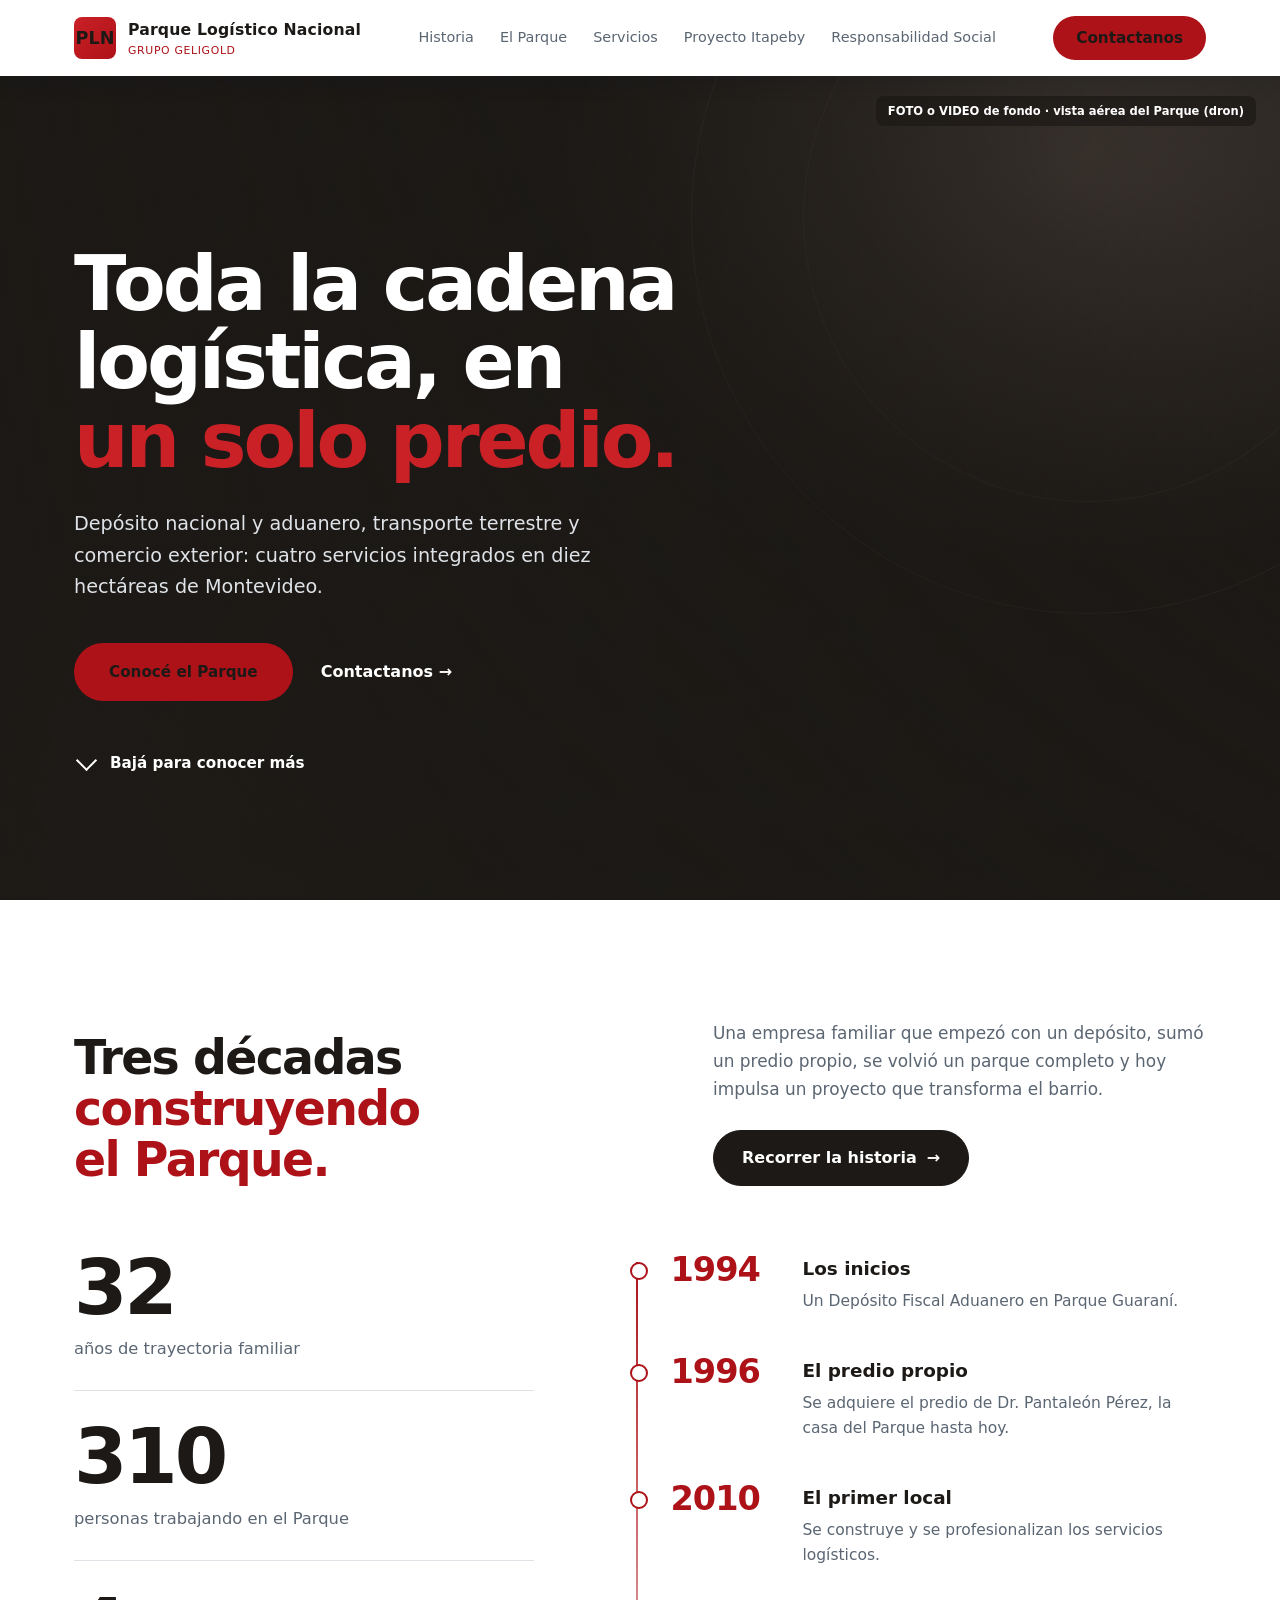
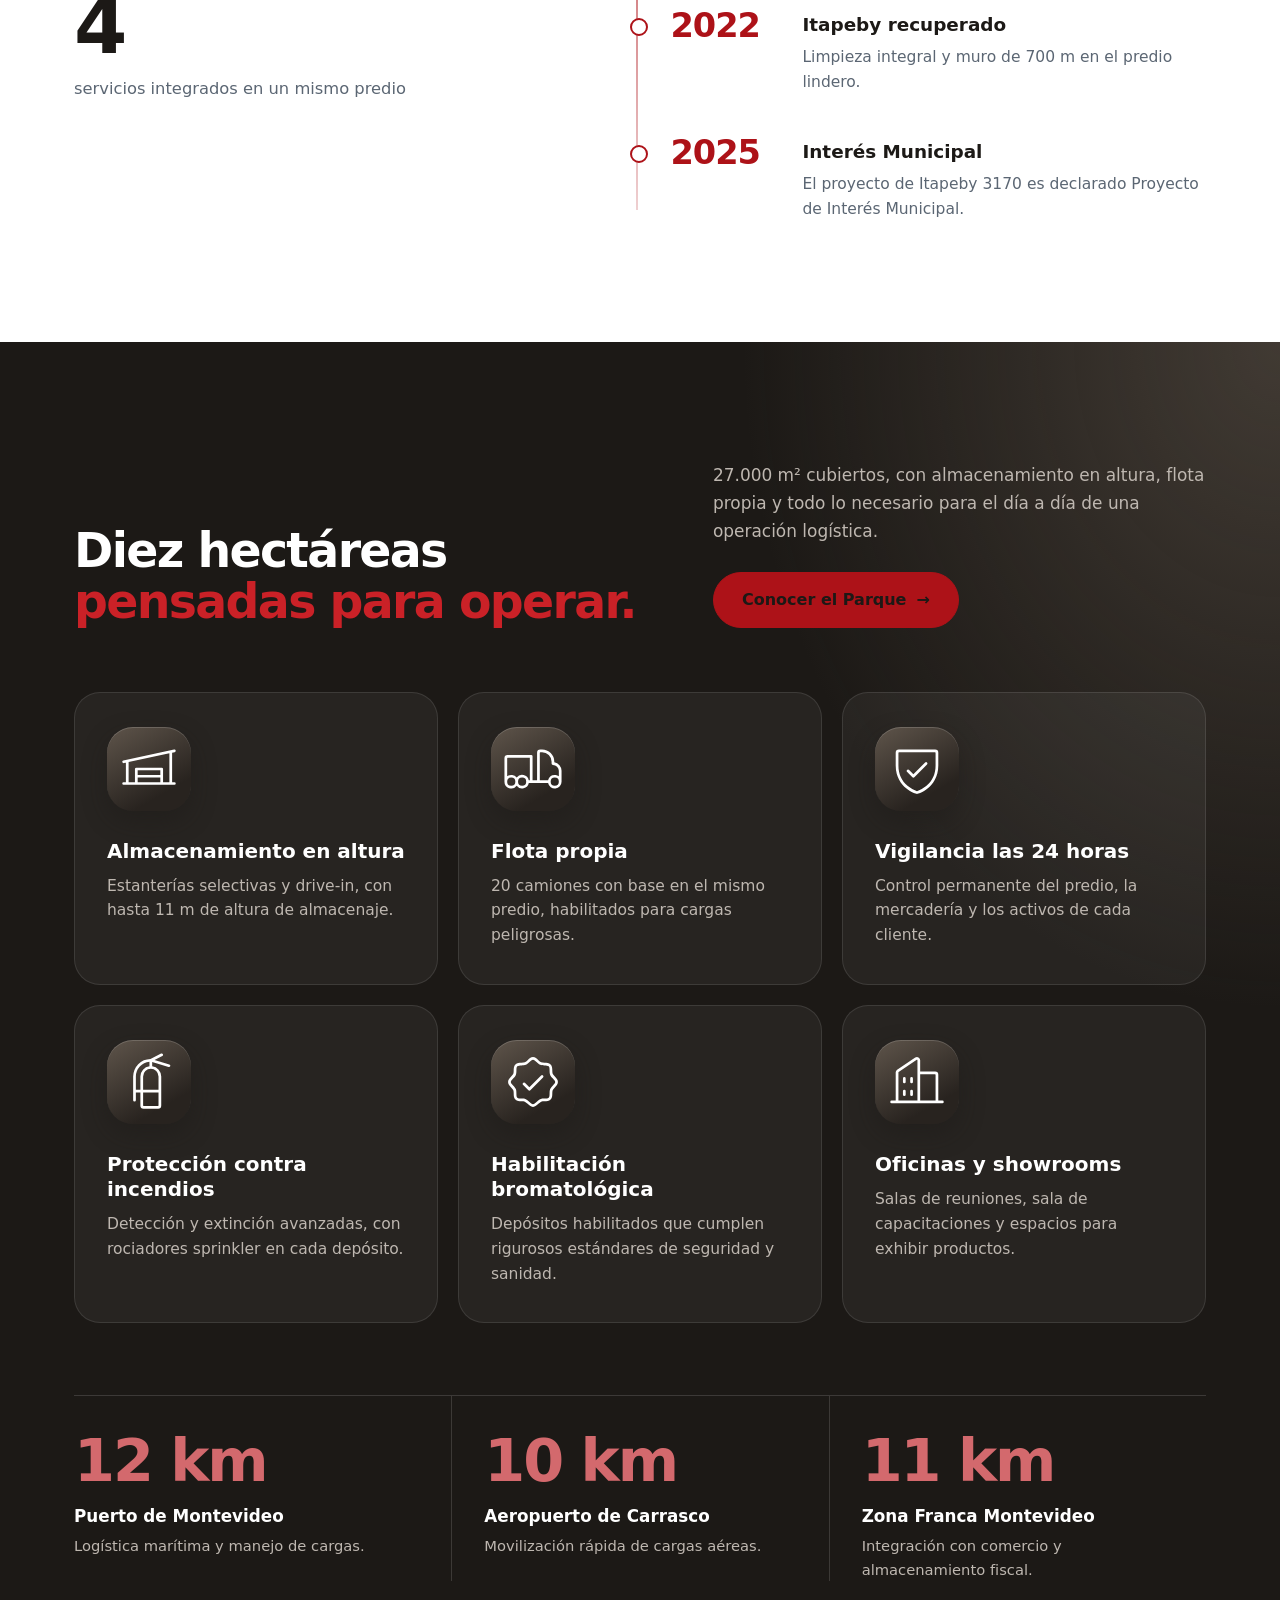
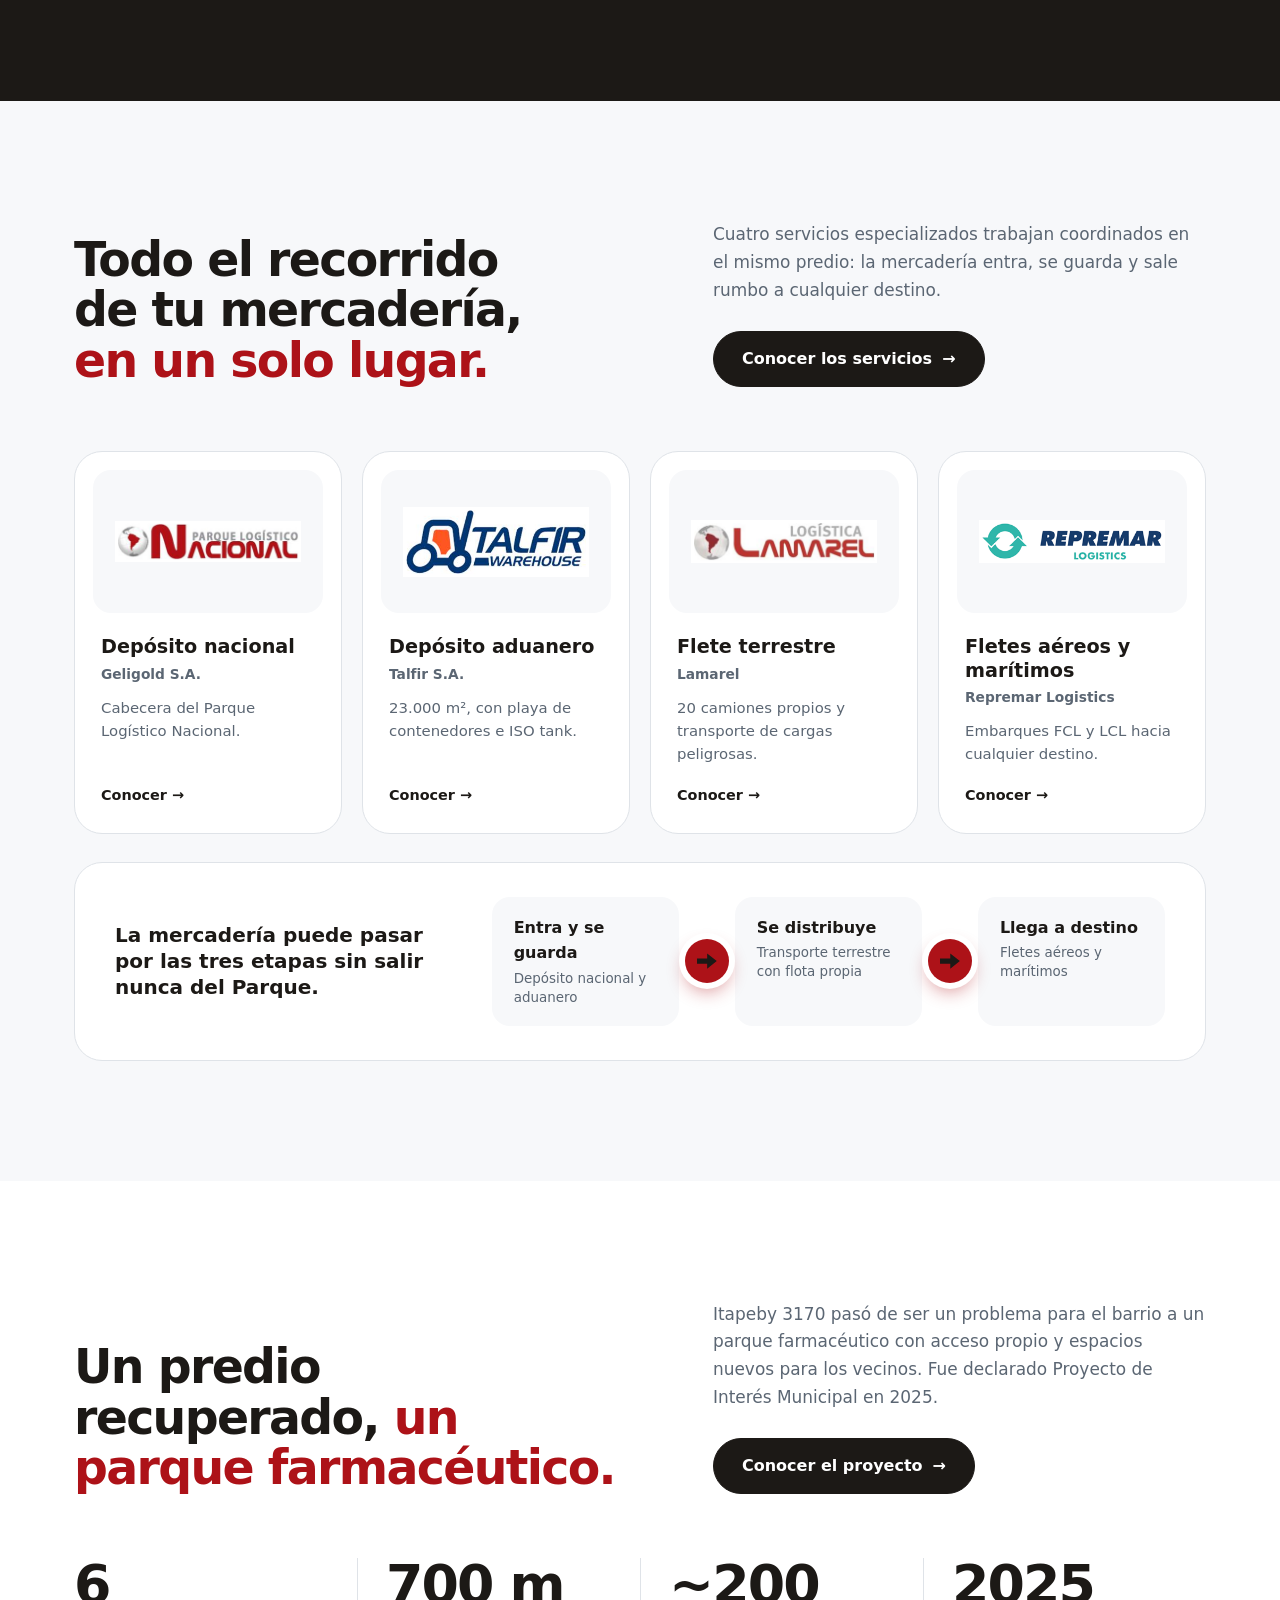
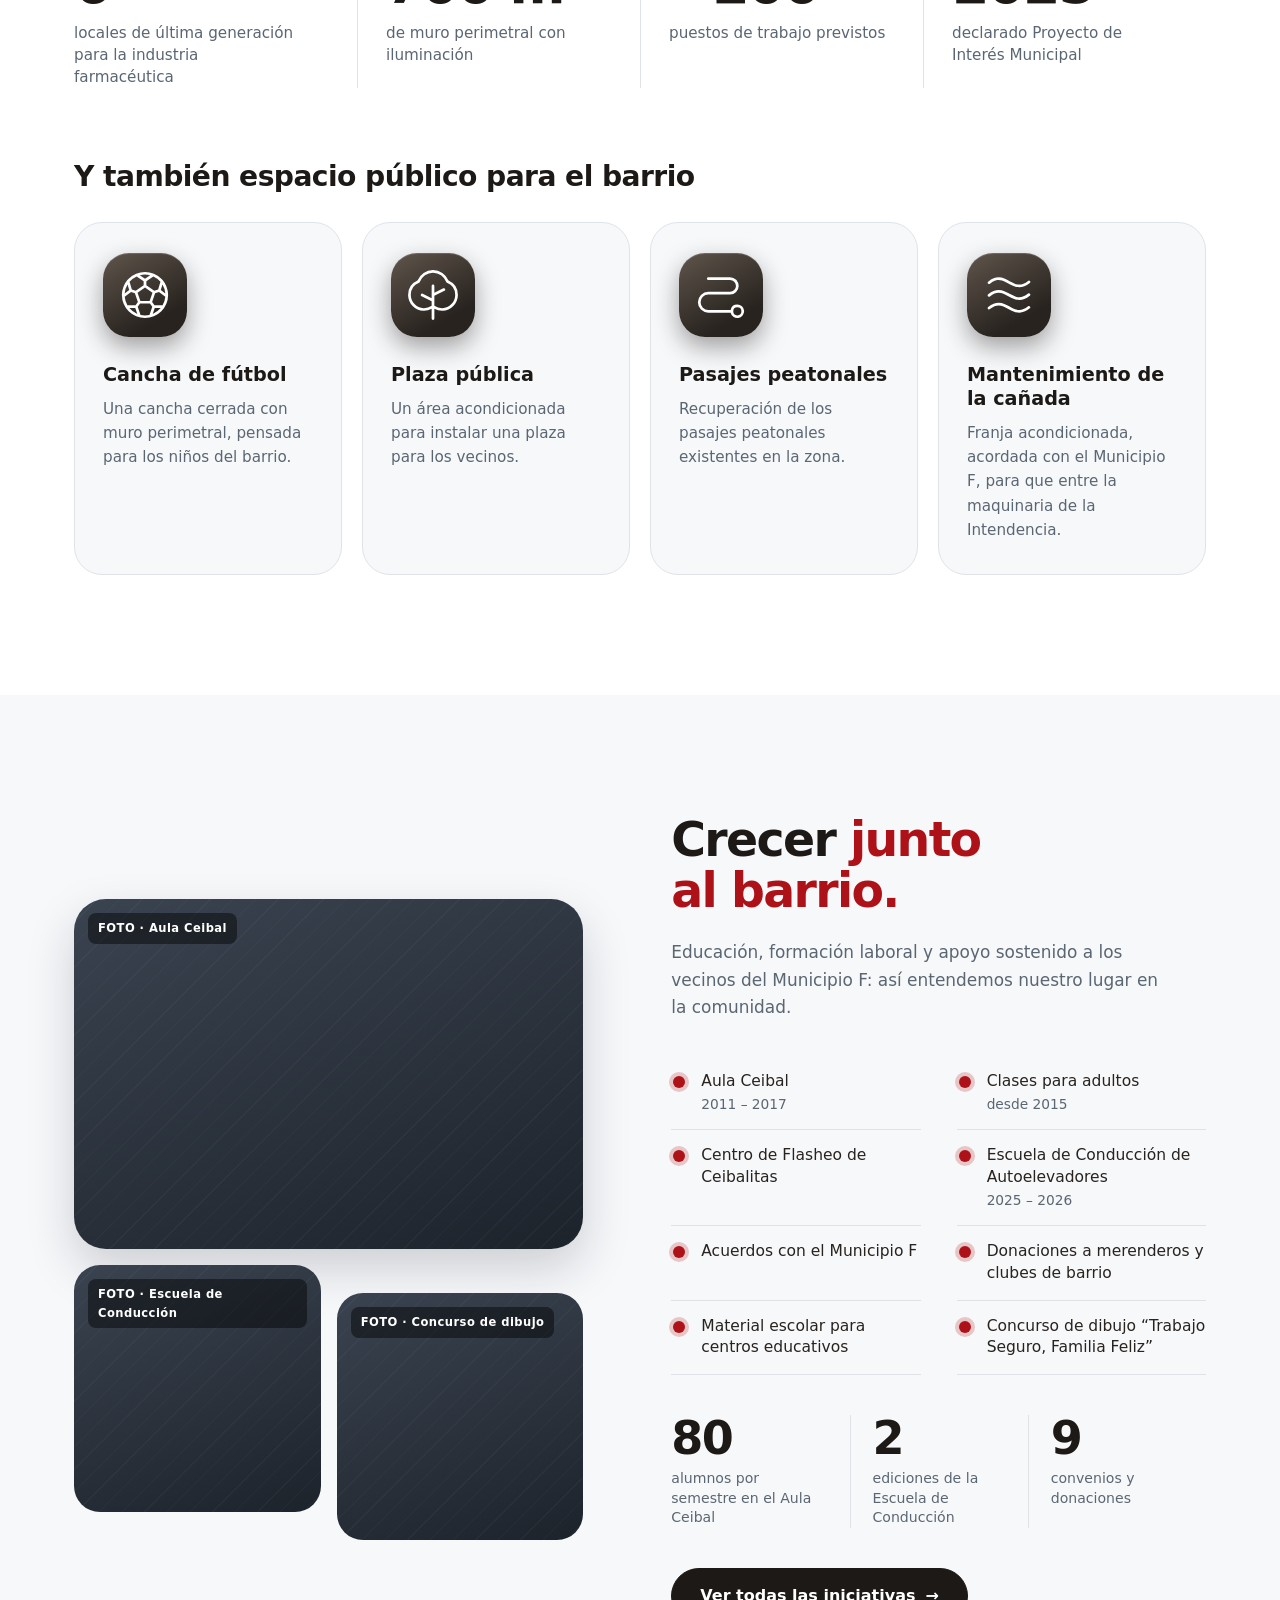
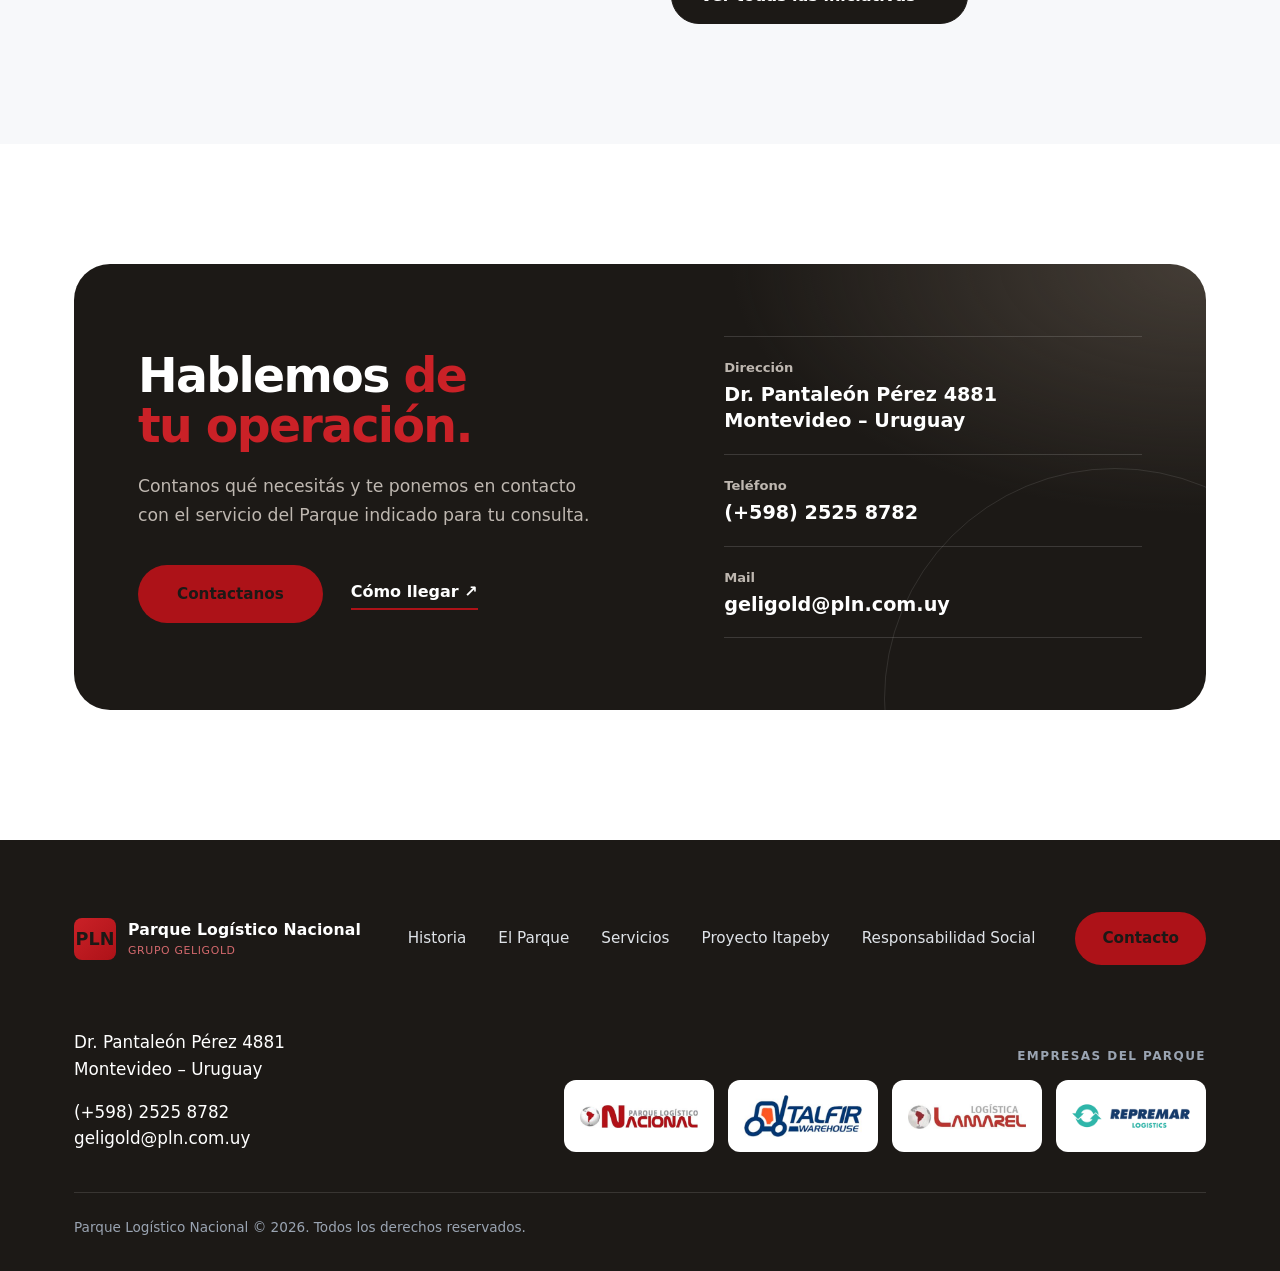
==== commit 45014c0d: "Merge remote-tracking branch 'origin/main' into inicio-rediseno" ====
--- a/index.html
+++ b/index.html
@@ -7,7 +7,7 @@
 <meta name="description" content="Parque Logístico Nacional (PLN): 10 hectáreas en Montevideo con depósito aduanero, playa de contenedores, flota propia y fletes aéreos y marítimos. Historia, empresas y compromiso social.">
 <link rel="stylesheet" href="css/style.css">
 </head>
-<body>
+<body class="pagina-inicio">
 
 <header class="site-header">
   <div class="container nav-wrap">
@@ -34,175 +34,215 @@
   </div>
 </header>
 
-<section class="hero">
-  <div class="hero-photo-note">Foto genérica — a reemplazar por foto real del Parque</div>
-  <div class="container hero-inner">
-    <div class="eyebrow">Desde 1994 · Montevideo, Uruguay</div>
-    <h1>El <span>hub logístico</span> más completo del Parque Guaraní</h1>
-    <p>El Parque Logístico Nacional reúne depósito aduanero, playa de contenedores, flota propia y fletes aéreos y marítimos en un predio de 10 hectáreas, con más de 30 años de trayectoria familiar y un fuerte compromiso con la comunidad del Municipio F.</p>
-    <div class="hero-actions">
-      <a href="parque.html" class="btn btn-primary">Conocer el Parque</a>
-      <a href="historia.html" class="btn btn-outline">Nuestra Historia</a>
-    </div>
-  </div>
-</section>
-
-<section class="stats-strip">
-  <div class="container">
-    <div class="grid grid-4">
-      <div><strong>27.000 m²</strong><span>Cubiertos, hasta 11 m de altura</span></div>
-      <div><strong>23.000 m²</strong><span>Depósito aduanero habilitado</span></div>
-      <div><strong>20</strong><span>Camiones de flota propia</span></div>
-      <div><strong>12 km</strong><span>Al Puerto de Montevideo</span></div>
-    </div>
-  </div>
-</section>
-
-<section>
-  <div class="container">
-    <div class="eyebrow">Nuestra historia</div>
-    <h2 class="section-title">Más de tres décadas construyendo el Parque</h2>
-    <p class="section-lead">Desde un depósito fiscal aduanero en 1994 hasta ser declarados Proyecto de Interés Municipal en 2025.</p>
-
-    <div class="mini-timeline">
-      <div class="mini-timeline-item">
-        <span class="mini-timeline-year">1994</span>
-        <p>Inicios en Parque Guaraní con un depósito fiscal aduanero.</p>
-      </div>
-      <div class="mini-timeline-item">
-        <span class="mini-timeline-year">2010</span>
-        <p>Construcción del primer local y profesionalización logística.</p>
-      </div>
-      <div class="mini-timeline-item">
-        <span class="mini-timeline-year">2022</span>
-        <p>Adquisición y limpieza integral del predio de Itapeby 3170.</p>
-      </div>
-      <div class="mini-timeline-item">
-        <span class="mini-timeline-year">2025</span>
-        <p>Declarado Proyecto de Interés Municipal por el Municipio F.</p>
-      </div>
-    </div>
-
-    <div style="text-align:center; margin-top:36px;">
-      <a href="historia.html" class="btn btn-outline-dark">Ver toda la historia</a>
-    </div>
-  </div>
-</section>
-
-<section>
-  <div class="container">
-    <div class="eyebrow">Quiénes somos</div>
-    <h2 class="section-title">Infraestructura de última generación</h2>
-    <p class="section-lead">Hoy el Parque Logístico Nacional es un parque integral: infraestructura de última generación, servicios de depósito, transporte y comercio exterior, y un compromiso social sostenido con el barrio y el Municipio F.</p>
-
-    <div class="feature">
-      <div>
-        <h3>Capacidad, seguridad y servicios</h3>
-        <p style="color:var(--gray-600); margin: 14px 0;">27.000 m² cubiertos, estanterías selectivas y drive-in, habilitación bromatológica, sistemas de seguridad y extinción de incendios las 24 horas, oficinas, salas de capacitación y showrooms.</p>
-        <ul class="check-list" style="margin-top:18px;">
-          <li>Depósito aduanero fiscal de 23.000 m²</li>
-          <li>Playa de contenedores con máquina containera propia</li>
-          <li>Flota propia de 20 camiones y fletes aéreos/marítimos</li>
-        </ul>
-        <a href="parque.html" class="btn btn-outline-dark" style="margin-top:24px;">Ver infraestructura completa</a>
-      </div>
-      <div class="feature-media">
-        <div class="media-placeholder">Foto de instalaciones / depósito<br>(placeholder)</div>
-      </div>
-    </div>
-  </div>
-</section>
-
-<section class="section-alt">
-  <div class="container">
-    <div class="eyebrow">Ecosistema</div>
-    <h2 class="section-title">Empresas que operan dentro del Parque</h2>
-    <p class="section-lead">Geligold S.A. lidera el proyecto, junto a otras empresas especializadas que operan de forma coordinada dentro del mismo predio, cubriendo depósito aduanero, flete terrestre y fletes aéreos y marítimos.</p>
-    <div class="grid grid-4">
-      <div class="card">
-        <div class="card-icon">G</div>
-        <h3>Geligold S.A.</h3>
-        <p>Depósito aduanero y cabecera del Parque Logístico Nacional.</p>
-      </div>
-      <div class="card">
-        <div class="card-icon">T</div>
-        <h3>Talfir S.A.</h3>
-        <p>Depósito fiscal aduanero, almacenamiento sin pago de tributos.</p>
-      </div>
-      <div class="card">
-        <div class="card-icon">L</div>
-        <h3>Lamarel</h3>
-        <p>Flete terrestre con flota propia y unidades especializadas.</p>
-      </div>
-      <div class="card">
-        <div class="card-icon">R</div>
-        <h3>Repremar Logistics</h3>
-        <p>Fletes aéreos y marítimos, embarques FCL y LCL.</p>
-      </div>
-    </div>
-    <div style="text-align:center; margin-top:36px;">
-      <a href="empresas.html" class="btn btn-outline-dark">Conocer las empresas en detalle</a>
-    </div>
-  </div>
-</section>
-
-<section>
-  <div class="container">
-    <div class="feature reverse">
-      <div class="feature-media">
-        <div class="media-placeholder">Render / foto del Proyecto Itapeby<br>(placeholder)</div>
-      </div>
-      <div>
-        <div class="badge">Proyecto de Interés Municipal · 2025</div>
-        <h2 class="section-title" style="margin-top:18px;">Proyecto Itapeby 3170</h2>
-        <p style="color:var(--gray-600); margin-bottom:18px;">Seis locales de última generación orientados a la industria farmacéutica, más mejoras urbanas: plaza pública, cancha de fútbol para los niños del barrio y recuperación de pasajes peatonales. Declarado Proyecto de Interés Municipal por el Municipio F en marzo de 2025.</p>
-        <ul class="check-list">
-          <li>+200 nuevas fuentes de trabajo estimadas para la zona</li>
-          <li>Fármaco Uruguayo S.A. y Laboratorio Gador ya instalados</li>
-          <li>Plaza pública y cancha de fútbol cerrada para el barrio</li>
-        </ul>
-        <a href="proyecto.html" class="btn btn-outline-dark" style="margin-top:24px;">Conocer el proyecto</a>
-      </div>
-    </div>
-  </div>
-</section>
-
-<section class="section-alt">
-  <div class="container">
-    <div class="eyebrow">Responsabilidad social</div>
-    <h2 class="section-title">Compromiso con el barrio y el Municipio F</h2>
-    <p class="section-lead">Más allá de la actividad logística, trabajamos junto a la comunidad: educación, formación laboral y donaciones sostenidas en el tiempo.</p>
-    <div class="grid grid-3">
-      <div class="card">
-        <div class="card-icon">A</div>
-        <h3>Aula Ceibal</h3>
-        <p>Cursos gratuitos para niños y adultos del barrio entre 2011 y 2017, con merienda y entrega de diplomas.</p>
-      </div>
-      <div class="card">
-        <div class="card-icon">E</div>
-        <h3>Escuela de Conducción de Autoelevadores</h3>
-        <p>Capacitación 2025-2026 junto al Municipio F para jóvenes del Centro Público de Empleo y personas en proceso de inserción laboral.</p>
-      </div>
-      <div class="card">
-        <div class="card-icon">D</div>
-        <h3>Donaciones y convenios</h3>
-        <p>Apoyo sostenido a centros merenderos, clubes de barrio, escuelas y al Centro Cultural El Hornero.</p>
-      </div>
-    </div>
-    <div style="text-align:center; margin-top:36px;">
-      <a href="responsabilidad-social.html" class="btn btn-outline-dark">Ver todas las iniciativas</a>
-    </div>
-  </div>
-</section>
-
-<section>
-  <div class="container">
-    <div class="cta-band">
-      <div>
-        <h2>¿Querés conocer más sobre el Parque Logístico Nacional?</h2>
-        <p>Escribinos y te contamos todo sobre nuestra historia, infraestructura y proyectos en curso.</p>
-      </div>
-      <a href="contacto.html" class="btn btn-primary">Contactanos</a>
+<!-- =========================================================
+     INICIO: resumen de todas las secciones (estilo propio, prefijo "in-", cuelga de <body class="pagina-inicio">).
+     Todas las secciones usan la misma cabecera (.in-cab: título a la izquierda; texto y botón a la derecha)
+     y alternan fondo oscuro / claro. Los datos salen de las otras páginas: si cambian allá, se actualizan acá.
+     El plano 3D de Proyecto lo genera herramientas/generar-plano.py (no editar a mano).
+     ========================================================= -->
+
+<!-- ============ PORTADA: foto o video de fondo a pantalla completa ============ -->
+<section class="in-hero">
+  <!-- FONDO. Cuando lleguen la foto o el video del dron:
+       · Foto: ponerle a este div style="background-image:url(img/portada.jpg)".
+       · Video: pegar adentro  <video autoplay muted loop playsinline poster="img/portada.jpg"><source src="img/portada.mp4" type="video/mp4"></video>
+       y borrar el cartelito .in-hero-nota. Mientras tanto se ve un fondo dibujado. -->
+  <div class="in-hero-fondo" aria-hidden="true"><span class="in-orbita"></span></div>
+  <span class="in-hero-nota">FOTO o VIDEO de fondo · vista aérea del Parque (dron)</span>
+  <div class="container in-hero-contenido">
+    <h1>Toda la cadena logística, en <span>un solo predio.</span></h1>
+    <p>Depósito nacional y aduanero, transporte terrestre y comercio exterior: cuatro servicios integrados en diez hectáreas de Montevideo.</p>
+    <div class="in-hero-botones">
+      <a href="parque.html" class="btn btn-primary">Conocé el Parque</a>
+      <a href="contacto.html" class="in-hero-link">Contactanos <span aria-hidden="true">→</span></a>
+    </div>
+  </div>
+  <!-- Invitación a bajar: lleva a la primera sección -->
+  <div class="in-hero-pie">
+    <div class="container">
+      <a href="#historia" class="in-hero-bajar"><span class="in-hero-bajar-flecha" aria-hidden="true"></span>Bajá para conocer más</a>
+    </div>
+  </div>
+</section>
+
+<!-- ============ HISTORIA ============ -->
+<section class="in-sec" id="historia">
+  <div class="container">
+    <div class="in-cab">
+      <h2 class="hist-anim">Tres décadas <span class="in-oro">construyendo el Parque.</span></h2>
+      <div class="in-cab-der hist-anim">
+        <p>Una empresa familiar que empezó con un depósito, sumó un predio propio, se volvió un parque completo y hoy impulsa un proyecto que transforma el barrio.</p>
+        <a href="historia.html" class="in-boton">Recorrer la historia <span aria-hidden="true">→</span></a>
+      </div>
+    </div>
+    <div class="in-historia">
+      <dl class="in-pila hist-anim">
+        <div><dt data-counter>32</dt><dd>años de trayectoria familiar</dd></div>
+        <div><dt data-counter>310</dt><dd>personas trabajando en el Parque</dd></div>
+        <div><dt data-counter>4</dt><dd>servicios integrados en un mismo predio</dd></div>
+      </dl>
+      <ol class="in-hitos hist-anim">
+          <li><span class="in-hito-anio">1994</span><div><strong>Los inicios</strong><p>Un Depósito Fiscal Aduanero en Parque Guaraní.</p></div></li>
+          <li><span class="in-hito-anio">1996</span><div><strong>El predio propio</strong><p>Se adquiere el predio de Dr. Pantaleón Pérez, la casa del Parque hasta hoy.</p></div></li>
+          <li><span class="in-hito-anio">2010</span><div><strong>El primer local</strong><p>Se construye y se profesionalizan los servicios logísticos.</p></div></li>
+          <li><span class="in-hito-anio">2022</span><div><strong>Itapeby recuperado</strong><p>Limpieza integral y muro de 700 m en el predio lindero.</p></div></li>
+          <li><span class="in-hito-anio">2025</span><div><strong>Interés Municipal</strong><p>El proyecto de Itapeby 3170 es declarado Proyecto de Interés Municipal.</p></div></li>
+      </ol>
+    </div>
+  </div>
+</section>
+
+<!-- Íconos de las tarjetas: Phosphor Icons, estilo "light" (licencia MIT). El dibujo está copiado acá adentro: no hace falta instalar nada. -->
+<!-- ============ EL PARQUE (fondo oscuro) ============ -->
+<section class="in-sec in-sec--oscura">
+  <div class="container">
+    <div class="in-cab">
+      <h2 class="hist-anim">Diez hectáreas <span class="in-oro">pensadas para operar.</span></h2>
+      <div class="in-cab-der hist-anim">
+        <p>27.000 m² cubiertos, con almacenamiento en altura, flota propia y todo lo necesario para el día a día de una operación logística.</p>
+        <a href="parque.html" class="in-boton in-boton--dorado">Conocer el Parque <span aria-hidden="true">→</span></a>
+      </div>
+    </div>
+    <div class="in-infra-grid">
+        <article class="in-infra hist-anim"><span class="in-infra-ico"><svg class="in-ph" viewBox="0 0 256 256" aria-hidden="true"><path d="M240,186H230V56.28l11.26-2.41a6,6,0,1,0-2.52-11.74l-224,48a6,6,0,0,0,2.52,11.74L26,100v86H16a6,6,0,0,0,0,12H240a6,6,0,0,0,0-12ZM38,97.42,218,58.85V186H190V128a6,6,0,0,0-6-6H72a6,6,0,0,0-6,6v58H38ZM178,154H78V134H178ZM78,166H178v20H78Z"/></svg></span><h3>Almacenamiento en altura</h3><p>Estanterías selectivas y drive-in, con hasta 11 m de altura de almacenaje.</p></article>
+        <article class="in-infra hist-anim"><span class="in-infra-ico"><svg class="in-ph" viewBox="0 0 256 256" aria-hidden="true"><path d="M222,98.47V96a54.06,54.06,0,0,0-54-54h-8a14,14,0,0,0-14,14V178H126V72a6,6,0,0,0-6-6H16A14,14,0,0,0,2,80V184a30,30,0,0,0,54,18,30,30,0,0,0,53.4-12h85.2a30,30,0,0,0,59.4-6V136A38.07,38.07,0,0,0,222,98.47ZM158,56a2,2,0,0,1,2-2h8a42,42,0,0,1,42,42v8a6,6,0,0,0,6,6,26,26,0,0,1,26,26v24a30,30,0,0,0-47.4,18H158ZM16,78h98V178h-4.6A30,30,0,0,0,56,166a30,30,0,0,0-42-6V80A2,2,0,0,1,16,78ZM32,202a18,18,0,1,1,18-18A18,18,0,0,1,32,202Zm48,0a18,18,0,1,1,18-18A18,18,0,0,1,80,202Zm144,0a18,18,0,1,1,18-18A18,18,0,0,1,224,202Z"/></svg></span><h3>Flota propia</h3><p>20 camiones con base en el mismo predio, habilitados para cargas peligrosas.</p></article>
+        <article class="in-infra hist-anim"><span class="in-infra-ico"><svg class="in-ph" viewBox="0 0 256 256" aria-hidden="true"><path d="M208,42H48A14,14,0,0,0,34,56v56c0,51.94,25.12,83.4,46.2,100.64,22.73,18.6,45.27,24.89,46.22,25.15a6,6,0,0,0,3.16,0c.95-.26,23.49-6.55,46.22-25.15C196.88,195.4,222,163.94,222,112V56A14,14,0,0,0,208,42Zm2,70c0,37.76-13.94,68.39-41.44,91.06A131.17,131.17,0,0,1,128,225.72a130.94,130.94,0,0,1-40.56-22.66C59.94,180.39,46,149.76,46,112V56a2,2,0,0,1,2-2H208a2,2,0,0,1,2,2ZM172.24,99.76a6,6,0,0,1,0,8.48l-56,56a6,6,0,0,1-8.48,0l-24-24a6,6,0,0,1,8.48-8.48L112,151.51l51.76-51.75A6,6,0,0,1,172.24,99.76Z"/></svg></span><h3>Vigilancia las 24 horas</h3><p>Control permanente del predio, la mercadería y los activos de cada cliente.</p></article>
+        <article class="in-infra hist-anim"><span class="in-infra-ico"><svg class="in-ph" viewBox="0 0 256 256" aria-hidden="true"><path d="M217.72,50.25,152.21,30.6l34.47-17.23a6,6,0,1,0-5.36-10.74L134.51,26A78.07,78.07,0,0,0,58,104V208a6,6,0,0,0,12,0V174H90v58a14,14,0,0,0,14,14h64a14,14,0,0,0,14-14V104a46.07,46.07,0,0,0-40-45.6V40.07l72.27,21.68A6.14,6.14,0,0,0,216,62a6,6,0,0,0,1.72-11.75ZM70,162V104a66.07,66.07,0,0,1,60-65.71V58.4A46.07,46.07,0,0,0,90,104v58Zm98,72H104a2,2,0,0,1-2-2V174h68v58A2,2,0,0,1,168,234Zm2-130v58H102V104a34,34,0,0,1,68,0Z"/></svg></span><h3>Protección contra incendios</h3><p>Detección y extinción avanzadas, con rociadores sprinkler en cada depósito.</p></article>
+        <article class="in-infra hist-anim"><span class="in-infra-ico"><svg class="in-ph" viewBox="0 0 256 256" aria-hidden="true"><path d="M224.42,104.2c-3.9-4.07-7.93-8.27-9.55-12.18-1.5-3.63-1.58-9-1.67-14.68-.14-9.38-.3-20-7.42-27.12S188,42.94,178.66,42.8c-5.68-.09-11-.17-14.68-1.67-3.91-1.62-8.11-5.65-12.18-9.55C145.16,25.22,137.64,18,128,18s-17.16,7.22-23.8,13.58c-4.07,3.9-8.27,7.93-12.18,9.55-3.63,1.5-9,1.58-14.68,1.67-9.38.14-20,.3-27.12,7.42S42.94,68,42.8,77.34c-.09,5.68-.17,11-1.67,14.68-1.62,3.91-5.65,8.11-9.55,12.18C25.22,110.84,18,118.36,18,128s7.22,17.16,13.58,23.8c3.9,4.07,7.93,8.27,9.55,12.18,1.5,3.63,1.58,9,1.67,14.68.14,9.38.3,20,7.42,27.12S68,213.06,77.34,213.2c5.68.09,11,.17,14.68,1.67,3.91,1.62,8.11,5.65,12.18,9.55C110.84,230.78,118.36,238,128,238s17.16-7.22,23.8-13.58c4.07-3.9,8.27-7.93,12.18-9.55,3.63-1.5,9-1.58,14.68-1.67,9.38-.14,20-.3,27.12-7.42s7.28-17.74,7.42-27.12c.09-5.68.17-11,1.67-14.68,1.62-3.91,5.65-8.11,9.55-12.18C230.78,145.16,238,137.64,238,128S230.78,110.84,224.42,104.2Zm-8.66,39.3c-4.67,4.86-9.5,9.9-12,15.9-2.38,5.74-2.48,12.52-2.58,19.08-.11,7.44-.23,15.14-3.9,18.82s-11.38,3.79-18.82,3.9c-6.56.1-13.34.2-19.08,2.58-6,2.48-11,7.31-15.91,12-5.25,5-10.68,10.24-15.49,10.24s-10.24-5.21-15.5-10.24c-4.86-4.67-9.9-9.5-15.9-12-5.74-2.38-12.52-2.48-19.08-2.58-7.44-.11-15.14-.23-18.82-3.9s-3.79-11.38-3.9-18.82c-.1-6.56-.2-13.34-2.58-19.08-2.48-6-7.31-11-12-15.91C35.21,138.24,30,132.81,30,128s5.21-10.24,10.24-15.5c4.67-4.86,9.5-9.9,12-15.9,2.38-5.74,2.48-12.52,2.58-19.08.11-7.44.23-15.14,3.9-18.82s11.38-3.79,18.82-3.9c6.56-.1,13.34-.2,19.08-2.58,6-2.48,11-7.31,15.91-12C117.76,35.21,123.19,30,128,30s10.24,5.21,15.5,10.24c4.86,4.67,9.9,9.5,15.9,12,5.74,2.38,12.52,2.48,19.08,2.58,7.44.11,15.14.23,18.82,3.9s3.79,11.38,3.9,18.82c.1,6.56.2,13.34,2.58,19.08,2.48,6,7.31,11,12,15.91,5,5.25,10.24,10.68,10.24,15.49S220.79,138.24,215.76,143.5ZM172.24,99.76a6,6,0,0,1,0,8.48l-56,56a6,6,0,0,1-8.48,0l-24-24a6,6,0,0,1,8.48-8.48L112,151.51l51.76-51.75A6,6,0,0,1,172.24,99.76Z"/></svg></span><h3>Habilitación bromatológica</h3><p>Depósitos habilitados que cumplen rigurosos estándares de seguridad y sanidad.</p></article>
+        <article class="in-infra hist-anim"><span class="in-infra-ico"><svg class="in-ph" viewBox="0 0 256 256" aria-hidden="true"><path d="M240,210H222V96a14,14,0,0,0-14-14H142V32a14,14,0,0,0-21.77-11.64l-80,53.33A14,14,0,0,0,34,85.34V210H16a6,6,0,0,0,0,12H240a6,6,0,0,0,0-12ZM208,94a2,2,0,0,1,2,2V210H142V94ZM46,85.34a2,2,0,0,1,.89-1.66l80-53.34A2,2,0,0,1,130,32V210H46ZM110,112v16a6,6,0,0,1-12,0V112a6,6,0,0,1,12,0Zm-32,0v16a6,6,0,0,1-12,0V112a6,6,0,0,1,12,0Zm0,56v16a6,6,0,0,1-12,0V168a6,6,0,0,1,12,0Zm32,0v16a6,6,0,0,1-12,0V168a6,6,0,0,1,12,0Z"/></svg></span><h3>Oficinas y showrooms</h3><p>Salas de reuniones, sala de capacitaciones y espacios para exhibir productos.</p></article>
+    </div>
+    <ul class="in-ubic hist-anim">
+      <li><strong>12 km</strong><span>Puerto de Montevideo</span><em>Logística marítima y manejo de cargas.</em></li>
+      <li><strong>10 km</strong><span>Aeropuerto de Carrasco</span><em>Movilización rápida de cargas aéreas.</em></li>
+      <li><strong>11 km</strong><span>Zona Franca Montevideo</span><em>Integración con comercio y almacenamiento fiscal.</em></li>
+    </ul>
+  </div>
+</section>
+
+<!-- ============ SERVICIOS (el bloque que les gustó; se llaman "servicios", no "empresas") ============ -->
+<section class="in-sec in-sec--gris" id="servicios">
+  <div class="container">
+    <div class="in-cab">
+      <h2 class="hist-anim">Todo el recorrido de tu mercadería, <span class="in-oro">en un solo lugar.</span></h2>
+      <div class="in-cab-der hist-anim">
+        <p>Cuatro servicios especializados trabajan coordinados en el mismo predio: la mercadería entra, se guarda y sale rumbo a cualquier destino.</p>
+        <a href="empresas.html" class="in-boton">Conocer los servicios <span aria-hidden="true">→</span></a>
+      </div>
+    </div>
+
+    <div class="in-emp-grid">
+      <a href="empresas.html#geligold" class="in-emp hist-anim">
+        <span class="in-emp-logo"><img src="img/logos/pln.png" alt="Geligold S.A." loading="lazy"></span>
+        <h3>Depósito nacional</h3><span class="in-emp-marca">Geligold S.A.</span>
+        <p>Cabecera del Parque Logístico Nacional.</p>
+        <span class="in-emp-mas">Conocer <span aria-hidden="true">→</span></span>
+      </a>
+      <a href="empresas.html#talfir" class="in-emp hist-anim">
+        <span class="in-emp-logo"><img src="img/logos/talfir.png" alt="Talfir S.A." loading="lazy"></span>
+        <h3>Depósito aduanero</h3><span class="in-emp-marca">Talfir S.A.</span>
+        <p>23.000 m², con playa de contenedores e ISO tank.</p>
+        <span class="in-emp-mas">Conocer <span aria-hidden="true">→</span></span>
+      </a>
+      <a href="empresas.html#lamarel" class="in-emp hist-anim">
+        <span class="in-emp-logo"><img src="img/logos/lamarel.png" alt="Lamarel" loading="lazy"></span>
+        <h3>Flete terrestre</h3><span class="in-emp-marca">Lamarel</span>
+        <p>20 camiones propios y transporte de cargas peligrosas.</p>
+        <span class="in-emp-mas">Conocer <span aria-hidden="true">→</span></span>
+      </a>
+      <a href="empresas.html#repremar" class="in-emp hist-anim">
+        <span class="in-emp-logo"><img src="img/logos/repremar.png" alt="Repremar Logistics" loading="lazy"></span>
+        <h3>Fletes aéreos y marítimos</h3><span class="in-emp-marca">Repremar Logistics</span>
+        <p>Embarques FCL y LCL hacia cualquier destino.</p>
+        <span class="in-emp-mas">Conocer <span aria-hidden="true">→</span></span>
+      </a>
+    </div>
+
+    <div class="in-flujo hist-anim">
+      <p class="in-flujo-tit">La mercadería puede pasar por las tres etapas sin salir nunca del Parque.</p>
+      <ol>
+        <li><strong>Entra y se guarda</strong><span>Depósito nacional y aduanero</span></li>
+        <li><strong>Se distribuye</strong><span>Transporte terrestre con flota propia</span></li>
+        <li><strong>Llega a destino</strong><span>Fletes aéreos y marítimos</span></li>
+      </ol>
+    </div>
+  </div>
+</section>
+
+<!-- ============ PROYECTO ITAPEBY: cifras + lo que se hace para el barrio ============
+     (El plano 3D está en El Parque; acá no se muestra por ahora.) -->
+<section class="in-sec">
+  <div class="container">
+    <div class="in-cab">
+      <h2 class="hist-anim">Un predio recuperado, <span class="in-oro">un parque farmacéutico.</span></h2>
+      <div class="in-cab-der hist-anim">
+        <p>Itapeby 3170 pasó de ser un problema para el barrio a un parque farmacéutico con acceso propio y espacios nuevos para los vecinos. Fue declarado Proyecto de Interés Municipal en 2025.</p>
+        <a href="proyecto.html" class="in-boton">Conocer el proyecto <span aria-hidden="true">→</span></a>
+      </div>
+    </div>
+    <dl class="in-fila-cifras hist-anim">
+      <div><dt data-counter>6</dt><dd>locales de última generación para la industria farmacéutica</dd></div>
+      <div><dt data-counter>700 m</dt><dd>de muro perimetral con iluminación</dd></div>
+      <div><dt>~200</dt><dd>puestos de trabajo previstos</dd></div>
+      <div><dt>2025</dt><dd>declarado Proyecto de Interés Municipal</dd></div>
+    </dl>
+    <h3 class="in-subtitulo hist-anim">Y también espacio público para el barrio</h3>
+    <div class="in-barrio-grid">
+      <article class="in-barrio hist-anim"><span class="in-barrio-ico"><svg class="in-ph" viewBox="0 0 256 256" aria-hidden="true"><path d="M128,26A102,102,0,1,0,230,128,102.12,102.12,0,0,0,128,26Zm77.67,147.42H169.89L159.41,159l13.29-38.72,17-5.51,27.94,21.43A89.38,89.38,0,0,1,205.67,173.42Zm-119.56,0H50.33A89.38,89.38,0,0,1,38.38,136.2l27.94-21.43,17,5.51L96.59,159ZM51,81.42l7.24,24.41-20,15.34A89.47,89.47,0,0,1,51,81.42ZM107.56,154,95.15,117.86,128,95.28l32.85,22.58L148.44,154Zm90.19-48.17L205,81.42a89.47,89.47,0,0,1,12.75,39.75Zm-1.66-36.62L186,103.35l-17,5.53-35-24V67.16l30.9-21.24A90.3,90.3,0,0,1,196.09,69.21ZM150.92,41,128,56.72,105.08,41a90.22,90.22,0,0,1,45.84,0ZM91.11,45.91,122,67.16V84.84l-35,24-17-5.53L59.91,69.21A90.4,90.4,0,0,1,91.11,45.91ZM58.75,185.42H84.93l9.19,26A90.37,90.37,0,0,1,58.75,185.42Zm49.68,30.43L95.88,180.39,106.34,166h43.32l10.46,14.39-12.55,35.46a90.14,90.14,0,0,1-39.14,0Zm53.45-4.48,9.19-26h26.18A90.37,90.37,0,0,1,161.88,211.37Z"/></svg></span><h3>Cancha de fútbol</h3><p>Una cancha cerrada con muro perimetral, pensada para los niños del barrio.</p></article>
+      <article class="in-barrio hist-anim"><span class="in-barrio-ico"><svg class="in-ph" viewBox="0 0 256 256" aria-hidden="true"><path d="M196.55,64.09a74,74,0,0,0-137.1,0A69.71,69.71,0,0,0,18,127.8C17.9,164.91,49.13,197,86.19,198A70.32,70.32,0,0,0,122,189.16V232a6,6,0,0,0,12,0V189.16A70.1,70.1,0,0,0,168,198l1.77,0C206.87,197,238.1,164.9,238,127.8A69.71,69.71,0,0,0,196.55,64.09ZM169.5,186A57.88,57.88,0,0,1,134,175V131.71l44.68-22.34a6,6,0,1,0-5.36-10.74L134,118.29V88a6,6,0,0,0-12,0v54.29L82.68,122.63a6,6,0,0,0-5.36,10.74L122,155.71V175a58.09,58.09,0,0,1-35.5,11c-30.71-.77-56.58-27.4-56.5-58.14A57.78,57.78,0,0,1,66.37,74.19a6,6,0,0,0,3.39-3.51,62,62,0,0,1,116.48,0,6,6,0,0,0,3.39,3.51A57.77,57.77,0,0,1,226,127.83C226.08,158.58,200.21,185.2,169.5,186Z"/></svg></span><h3>Plaza pública</h3><p>Un área acondicionada para instalar una plaza para los vecinos.</p></article>
+      <article class="in-barrio hist-anim"><span class="in-barrio-ico"><svg class="in-ph" viewBox="0 0 256 256" aria-hidden="true"><path d="M200,170a30.05,30.05,0,0,0-29.4,24H72a34,34,0,0,1,0-68h96a38,38,0,0,0,0-76H72a6,6,0,0,0,0,12h96a26,26,0,0,1,0,52H72a46,46,0,0,0,0,92h98.6A30,30,0,1,0,200,170Zm0,48a18,18,0,1,1,18-18A18,18,0,0,1,200,218Z"/></svg></span><h3>Pasajes peatonales</h3><p>Recuperación de los pasajes peatonales existentes en la zona.</p></article>
+      <article class="in-barrio hist-anim"><span class="in-barrio-ico"><svg class="in-ph" viewBox="0 0 256 256" aria-hidden="true"><path d="M220.62,178.58a6,6,0,0,1-.79,8.45c-16.87,14-32,19-45.75,19-18.19,0-34.13-8.66-48.94-16.7-26-14.12-48.44-26.31-81.31,1A6,6,0,0,1,36.17,181c39.13-32.45,68.65-16.41,94.69-2.26s48.44,26.31,81.31-1A6,6,0,0,1,220.62,178.58Zm-8.45-56.81c-32.87,27.27-55.32,15.07-81.31,1S75.3,92.54,36.17,125a6,6,0,0,0,7.66,9.25c32.87-27.27,55.32-15.08,81.31-1,14.81,8,30.75,16.71,48.94,16.71,13.79,0,28.88-5,45.75-19a6,6,0,0,0-7.66-9.24ZM43.83,78.21c32.87-27.27,55.32-15.07,81.31-1C140,85.3,155.89,94,174.08,94c13.79,0,28.88-5,45.75-19a6,6,0,1,0-7.66-9.24c-32.87,27.27-55.32,15.07-81.31,1S75.3,36.52,36.17,69a6,6,0,1,0,7.66,9.24Z"/></svg></span><h3>Mantenimiento de la cañada</h3><p>Franja acondicionada, acordada con el Municipio F, para que entre la maquinaria de la Intendencia.</p></article>
+    </div>
+  </div>
+</section>
+
+<!-- ============ RESPONSABILIDAD SOCIAL ============ -->
+<section class="in-sec in-sec--gris">
+  <div class="container in-rse">
+    <div class="in-rse-collage hist-anim">
+      <div class="foto foto--fondo in-r1"><span class="foto-label">FOTO · Aula Ceibal</span></div>
+      <div class="foto foto--fondo in-r2"><span class="foto-label">FOTO · Escuela de Conducción</span></div>
+      <div class="foto foto--fondo in-r3"><span class="foto-label">FOTO · Concurso de dibujo</span></div>
+    </div>
+    <div class="in-rse-texto">
+      <h2 class="hist-anim">Crecer <span class="in-oro">junto al barrio.</span></h2>
+      <p class="hist-anim">Educación, formación laboral y apoyo sostenido a los vecinos del Municipio F: así entendemos nuestro lugar en la comunidad.</p>
+      <ul class="in-lista hist-anim">
+          <li>Aula Ceibal <em>2011 – 2017</em></li>
+          <li>Clases para adultos <em>desde 2015</em></li>
+          <li>Centro de Flasheo de Ceibalitas</li>
+          <li>Escuela de Conducción de Autoelevadores <em>2025 – 2026</em></li>
+          <li>Acuerdos con el Municipio F</li>
+          <li>Donaciones a merenderos y clubes de barrio</li>
+          <li>Material escolar para centros educativos</li>
+          <li>Concurso de dibujo “Trabajo Seguro, Familia Feliz”</li>
+      </ul>
+      <dl class="in-trio hist-anim">
+        <div><dt data-counter>80</dt><dd>alumnos por semestre en el Aula Ceibal</dd></div>
+        <div><dt data-counter>2</dt><dd>ediciones de la Escuela de Conducción</dd></div>
+        <div><dt data-counter>9</dt><dd>convenios y donaciones</dd></div>
+      </dl>
+      <a href="responsabilidad-social.html" class="in-boton hist-anim">Ver todas las iniciativas <span aria-hidden="true">→</span></a>
+    </div>
+  </div>
+</section>
+
+<!-- ============ CONTACTO ============ -->
+<section class="in-sec in-sec--final">
+  <div class="container">
+    <div class="in-contacto hist-anim">
+      <div class="in-contacto-texto">
+        <h2>Hablemos <span class="in-oro">de tu operación.</span></h2>
+        <p>Contanos qué necesitás y te ponemos en contacto con el servicio del Parque indicado para tu consulta.</p>
+        <div class="in-contacto-botones">
+          <a href="contacto.html" class="btn btn-primary">Contactanos</a>
+          <a href="https://www.google.com/maps/search/?api=1&amp;query=Dr.%20Pantale%C3%B3n%20P%C3%A9rez%204881%2C%20Montevideo%2C%20Uruguay" class="in-contacto-link" target="_blank" rel="noopener">Cómo llegar ↗</a>
+        </div>
+      </div>
+      <ul class="in-contacto-datos">
+        <li><span>Dirección</span><strong>Dr. Pantaleón Pérez 4881<br>Montevideo – Uruguay</strong></li>
+        <li><span>Teléfono</span><a href="tel:+59825258782">(+598) 2525 8782</a></li>
+        <li><span>Mail</span><a href="mailto:geligold@pln.com.uy">geligold@pln.com.uy</a></li>
+      </ul>
     </div>
   </div>
 </section>
@@ -233,6 +273,15 @@
         <p>Dr. Pantaleón Pérez 4881<br>Montevideo – Uruguay</p>
         <p><a href="tel:+59825258782">(+598) 2525 8782</a><br><a href="mailto:geligold@pln.com.uy">geligold@pln.com.uy</a></p>
       </address>
+      <div class="footer-logos">
+        <span class="footer-logos-title">Empresas del Parque</span>
+        <ul>
+          <li><a href="empresas.html#geligold"><img src="img/logos/pln.png" alt="Parque Logístico Nacional" loading="lazy"></a></li>
+          <li><a href="empresas.html#talfir"><img src="img/logos/talfir.png" alt="Talfir Warehouse" loading="lazy"></a></li>
+          <li><a href="empresas.html#lamarel"><img src="img/logos/lamarel.png" alt="Lamarel Logística" loading="lazy"></a></li>
+          <li><a href="empresas.html#repremar"><img src="img/logos/repremar.png" alt="Repremar Logistics" loading="lazy"></a></li>
+        </ul>
+      </div>
     </div>
 
     <div class="footer-bottom">
--- a/css/style.css
+++ b/css/style.css
@@ -1259,6 +1259,52 @@
 .footer-contact a { transition: color 0.2s ease; }
 .footer-contact a:hover { color: var(--gold-400); }
 
+.footer-logos {
+  display: flex;
+  flex-direction: column;
+  align-items: flex-end;
+  gap: 14px;
+}
+
+.footer-logos-title {
+  font-size: 0.75rem;
+  font-weight: 700;
+  letter-spacing: 0.12em;
+  text-transform: uppercase;
+  color: var(--gray-400);
+}
+
+.footer-logos ul {
+  display: flex;
+  flex-wrap: wrap;
+  justify-content: flex-end;
+  gap: 14px;
+}
+
+/* Cada logo va en una "placa" blanca, como los sellos de certificación */
+.footer-logos a {
+  display: flex;
+  align-items: center;
+  justify-content: center;
+  width: 150px;
+  height: 72px;
+  padding: 10px 14px;
+  background: var(--white);
+  border-radius: 12px;
+  transition: transform 0.2s ease, box-shadow 0.2s ease;
+}
+
+.footer-logos a:hover {
+  transform: translateY(-3px);
+  box-shadow: 0 8px 20px rgba(0, 0, 0, 0.3);
+}
+
+.footer-logos img {
+  max-width: 100%;
+  max-height: 100%;
+  object-fit: contain;
+}
+
 .footer-bottom {
   padding-top: 24px;
   font-size: 0.85rem;
@@ -1270,11 +1316,15 @@
   .footer-top { flex-direction: column; align-items: flex-start; }
   .footer-nav .btn { margin-left: 0; }
   .footer-mid { flex-direction: column; align-items: flex-start; margin-top: 48px; }
+  .footer-logos { align-items: flex-start; }
+  .footer-logos ul { justify-content: flex-start; }
 }
 
 @media (max-width: 760px) {
   .site-footer { padding: 56px 0 28px; }
   .footer-nav { flex-direction: column; align-items: flex-start; gap: 14px; }
+  .footer-logos ul { display: grid; grid-template-columns: repeat(2, 1fr); gap: 10px; width: 100%; }
+  .footer-logos a { width: 100%; }
 }
 
 /* ---------- Responsive ---------- */
@@ -3954,3 +4004,497 @@
 @media (prefers-reduced-motion: reduce) {
   .ct-desp-panel, .ct-desp-flecha { transition: none; }
 }
+
+
+/* =========================================================
+   Página Inicio (rediseño): resumen de todas las secciones.
+   Todo empieza con "in-" y cuelga de <body class="pagina-inicio">.
+   Reglas de la landing: una misma cabecera en todas las secciones (.in-cab), fondos que alternan
+   oscuro / claro / gris, tarjetas redondeadas del mismo radio (24–32 px), números grandes separados por
+   líneas finas, y el dorado como único acento (una frase de cada título va en dorado).
+   ========================================================= */
+
+.in-oro { color: var(--gold-500); }
+
+/* ---------- Portada: foto o video de fondo a pantalla completa ---------- */
+.in-hero {
+  position: relative;
+  display: flex;
+  flex-direction: column;
+  justify-content: center;
+  min-height: clamp(620px, calc(100vh - 76px), 900px);
+  padding: 0;
+  overflow: hidden;
+  background: var(--navy-950);
+  color: var(--white);
+}
+
+/* Fondo: acá va la foto (background-image) o el video. Mientras no haya, se ve un fondo dibujado. */
+.in-hero-fondo {
+  position: absolute;
+  inset: 0;
+  background-color: var(--navy-950);
+  background-image:
+    radial-gradient(ellipse 60% 70% at 85% 10%, color-mix(in srgb, var(--navy-600) 70%, transparent), transparent 70%),
+    radial-gradient(ellipse 50% 60% at 0% 100%, color-mix(in srgb, var(--navy-700) 60%, transparent), transparent 70%);
+  background-size: cover;
+  background-position: center;
+  animation: in-zoom 26s ease-out both;
+}
+
+.in-hero-fondo video,
+.in-hero-fondo img { position: absolute; inset: 0; width: 100%; height: 100%; object-fit: cover; }
+
+@keyframes in-zoom { from { transform: scale(1.08); } to { transform: scale(1); } }
+
+/* Oscurece el fondo (más fuerte a la izquierda y abajo, donde va el texto) para que se lea con cualquier foto */
+.in-hero::after {
+  content: "";
+  position: absolute;
+  inset: 0;
+  background:
+    linear-gradient(90deg, color-mix(in srgb, var(--navy-950) 88%, transparent) 0%, color-mix(in srgb, var(--navy-950) 40%, transparent) 62%, transparent 100%),
+    linear-gradient(180deg, color-mix(in srgb, var(--navy-950) 30%, transparent), color-mix(in srgb, var(--navy-950) 70%, transparent));
+  pointer-events: none;
+}
+
+/* Círculo fino con un punto dorado que lo recorre muy despacio (solo se ve sobre el fondo dibujado) */
+.in-orbita {
+  position: absolute;
+  right: -16vw;
+  top: -20vw;
+  width: 62vw;
+  max-width: 940px;
+  aspect-ratio: 1;
+  border: 1px solid color-mix(in srgb, var(--white) 9%, transparent);
+  border-radius: 50%;
+  animation: in-gira 120s linear infinite;
+}
+
+.in-orbita::before { content: ""; position: absolute; inset: 14%; border: 1px solid color-mix(in srgb, var(--white) 7%, transparent); border-radius: 50%; }
+.in-orbita::after { content: ""; position: absolute; top: -6px; left: 50%; width: 12px; height: 12px; margin-left: -6px; border-radius: 50%; background: var(--gold-500); box-shadow: 0 0 22px var(--gold-500); }
+
+@keyframes in-gira { to { transform: rotate(360deg); } }
+@keyframes in-sube { from { opacity: 0; transform: translateY(26px); } to { opacity: 1; transform: none; } }
+
+/* Cartelito que marca dónde va la foto o el video (se borra cuando llegue) */
+.in-hero-nota {
+  position: absolute;
+  z-index: 3;
+  top: 20px;
+  right: 24px;
+  padding: 6px 12px;
+  border-radius: 8px;
+  font-size: 0.72rem;
+  font-weight: 600;
+  color: var(--white);
+  background: color-mix(in srgb, var(--navy-950) 70%, transparent);
+}
+
+.in-hero-contenido { position: relative; z-index: 2; width: 100%; padding-top: 90px; padding-bottom: 48px; animation: in-sube 0.9s ease both; }
+
+.in-hero h1 {
+  max-width: 880px;
+  font-family: var(--font-display);
+  font-weight: 600;
+  font-size: clamp(2.7rem, 6vw, 5.4rem);
+  line-height: 1.02;
+  letter-spacing: -0.04em;
+  color: var(--white);
+  text-wrap: balance;
+}
+
+.in-hero h1 span { color: var(--gold-400); }
+.in-hero-contenido > p { max-width: 560px; margin-top: 28px; font-size: clamp(1.05rem, 1.5vw, 1.25rem); line-height: 1.65; color: var(--gray-200); }
+
+.in-hero-botones { display: flex; align-items: center; flex-wrap: wrap; gap: 28px; margin-top: 40px; }
+.in-hero-botones .btn { padding: 16px 34px; border-radius: 999px; }
+.in-hero-link { font-weight: 600; color: var(--white); }
+.in-hero-link span { display: inline-block; transition: transform 0.25s ease; }
+.in-hero-link:hover span { transform: translateX(6px); }
+
+/* Invitación a bajar, al pie de la portada */
+.in-hero-pie { position: relative; z-index: 2; padding-bottom: 36px; animation: in-sube 0.9s ease 0.4s both; }
+
+.in-hero-bajar { display: inline-flex; align-items: center; gap: 12px; transition: color 0.25s ease; font-size: 0.95rem; font-weight: 600; color: var(--white); }
+
+/* Solo la flecha (sin círculo): una "V" que rebota suavemente */
+.in-hero-bajar-flecha {
+  position: relative;
+  width: 24px;
+  height: 28px;
+}
+
+.in-hero-bajar-flecha::after {
+  content: "";
+  position: absolute;
+  left: 50%;
+  top: 50%;
+  width: 13px;
+  height: 13px;
+  margin: -10px 0 0 -7px;
+  border-right: 2.5px solid var(--white);
+  border-bottom: 2.5px solid var(--white);
+  transform: rotate(45deg);
+  animation: in-rebota 1.8s ease-in-out infinite;
+}
+
+@keyframes in-rebota { 50% { transform: translateY(5px) rotate(45deg); } }
+.in-hero-bajar:hover { color: var(--gold-300); }
+.in-hero-bajar:hover .in-hero-bajar-flecha::after { border-color: var(--gold-300); }
+
+/* ---------- Secciones: lo que comparten ---------- */
+.in-sec { padding: 120px 0; }
+.in-sec--gris { background: var(--gray-50); }
+
+.in-sec--oscura {
+  background:
+    radial-gradient(ellipse 60% 70% at 100% 0%, color-mix(in srgb, var(--navy-600) 55%, transparent), transparent 70%),
+    var(--navy-950);
+  color: var(--white);
+}
+
+/* Cabecera: título a la izquierda; texto y botón a la derecha */
+.in-cab { display: grid; grid-template-columns: 1.15fr 1fr; gap: 72px; align-items: end; margin-bottom: 64px; }
+
+.in-cab h2,
+.in-rse-texto h2,
+.in-contacto h2 {
+  font-family: var(--font-display);
+  font-weight: 600;
+  font-size: clamp(2rem, 3.7vw, 3.1rem);
+  line-height: 1.07;
+  letter-spacing: -0.035em;
+  color: var(--navy-950);
+  text-wrap: balance;
+}
+
+.in-cab-der { display: flex; flex-direction: column; align-items: flex-start; gap: 26px; }
+.in-cab-der p { font-size: 1.06rem; line-height: 1.65; color: var(--gray-600); }
+
+.in-sec--oscura .in-cab h2 { color: var(--white); }
+.in-sec--oscura .in-oro { color: var(--gold-400); }
+.in-sec--oscura .in-cab-der p { color: var(--navy-300); }
+
+.in-boton {
+  display: inline-flex;
+  align-items: center;
+  gap: 10px;
+  padding: 14px 28px;
+  border: 1.5px solid var(--navy-950);
+  border-radius: 999px;
+  background: var(--navy-950);
+  font-weight: 600;
+  color: var(--white);
+  transition: background 0.25s ease, color 0.25s ease, border-color 0.25s ease;
+}
+
+.in-boton span { transition: transform 0.25s ease; }
+.in-boton:hover { background: var(--gold-500); border-color: var(--gold-500); color: var(--navy-950); }
+.in-boton:hover span { transform: translateX(5px); }
+.in-boton--dorado { background: var(--gold-500); border-color: var(--gold-500); color: var(--navy-950); }
+.in-boton--dorado:hover { background: var(--white); border-color: var(--white); }
+
+/* ---------- Historia: números apilados + línea de tiempo vertical ---------- */
+.in-historia { display: grid; grid-template-columns: 1fr 1.25fr; gap: 96px; align-items: start; }
+
+/* Números grandes separados por líneas finas (se repite en Proyecto y Responsabilidad Social) */
+.in-pila > div { padding: 28px 0; border-top: 1px solid var(--gray-200); }
+.in-pila > div:first-child { padding-top: 0; border-top: none; }
+.in-pila > div:last-child { padding-bottom: 0; }
+.in-pila dt { font-family: var(--font-display); font-weight: 600; font-size: clamp(3.4rem, 6vw, 5rem); line-height: 1; letter-spacing: -0.04em; color: var(--navy-950); }
+.in-pila dd { margin-top: 10px; font-size: 1.02rem; color: var(--gray-600); }
+
+.in-hitos { position: relative; list-style: none; padding-left: 40px; }
+
+/* Línea dorada que se dibuja de arriba hacia abajo al aparecer */
+.in-hitos::before {
+  content: "";
+  position: absolute;
+  left: 6px;
+  top: 12px;
+  bottom: 12px;
+  width: 2px;
+  background: linear-gradient(180deg, var(--gold-500), color-mix(in srgb, var(--gold-500) 20%, transparent));
+  transform-origin: top;
+  transform: scaleY(0);
+  transition: transform 1.5s cubic-bezier(0.65, 0, 0.35, 1) 0.2s;
+}
+
+.in-hitos.visible::before,
+.in-hitos:not(.reveal)::before { transform: scaleY(1); }
+
+.in-hitos li { position: relative; display: grid; grid-template-columns: 112px 1fr; gap: 20px; padding: 0 0 38px; }
+.in-hitos li:last-child { padding-bottom: 0; }
+
+.in-hitos li::before {
+  content: "";
+  position: absolute;
+  left: -40px;
+  top: 12px;
+  width: 14px;
+  height: 14px;
+  border: 2px solid var(--gold-500);
+  border-radius: 50%;
+  background: var(--white);
+  transition: background 0.3s ease;
+}
+
+.in-hitos li:hover::before { background: var(--gold-500); }
+.in-hito-anio { font-family: var(--font-display); font-weight: 600; font-size: 2.1rem; line-height: 1.2; letter-spacing: -0.03em; color: var(--gold-500); }
+.in-hitos strong { display: block; margin-top: 4px; font-family: var(--font-display); font-size: 1.15rem; color: var(--navy-950); }
+.in-hitos p { margin-top: 6px; font-size: 0.97rem; line-height: 1.6; color: var(--gray-600); }
+
+/* ---------- El Parque (oscura): seis tarjetas + ubicación ---------- */
+.in-infra-grid { display: grid; grid-template-columns: repeat(3, 1fr); gap: 20px; }
+
+.in-infra {
+  padding: 34px 32px 36px;
+  border: 1px solid color-mix(in srgb, var(--white) 10%, transparent);
+  border-radius: 26px;
+  background: color-mix(in srgb, var(--white) 5%, transparent);
+  transition: transform 0.3s ease, border-color 0.3s ease, background 0.3s ease;
+}
+
+.in-infra:hover { transform: translateY(-6px); border-color: color-mix(in srgb, var(--gold-500) 55%, transparent); background: color-mix(in srgb, var(--white) 8%, transparent); }
+
+/* Ícono: baldosa con degradé dorado y un dibujo de dos tonos (línea clara + acento dorado) */
+.in-infra-ico,
+.in-barrio-ico {
+  display: flex;
+  align-items: center;
+  justify-content: center;
+  width: 84px;
+  height: 84px;
+  margin-bottom: 28px;
+  padding: 13px;
+  border-radius: 26px;
+  background: linear-gradient(150deg, var(--navy-600), var(--navy-900) 75%);
+  box-shadow: inset 0 1px 0 color-mix(in srgb, var(--white) 16%, transparent), 0 10px 24px color-mix(in srgb, var(--navy-950) 40%, transparent);
+}
+
+/* Dibujo del ícono (Phosphor "light"): un solo color, blanco, con el color del texto */
+.in-ph { display: block; width: 100%; height: 100%; fill: currentColor; color: var(--white); }
+
+.in-infra h3 { font-family: var(--font-display); font-weight: 600; font-size: 1.25rem; line-height: 1.25; color: var(--white); }
+.in-infra p { margin-top: 10px; font-size: 0.97rem; line-height: 1.6; color: var(--navy-300); }
+
+.in-ubic { list-style: none; display: grid; grid-template-columns: repeat(3, 1fr); margin-top: 72px; border-top: 1px solid color-mix(in srgb, var(--white) 14%, transparent); }
+.in-ubic li { display: flex; flex-direction: column; padding: 36px 32px 0 0; }
+.in-ubic li + li { padding-left: 32px; border-left: 1px solid color-mix(in srgb, var(--white) 14%, transparent); }
+.in-ubic strong { font-family: var(--font-display); font-weight: 600; font-size: clamp(2.6rem, 4.6vw, 3.8rem); line-height: 1; letter-spacing: -0.035em; color: var(--gold-300); }
+.in-ubic span { margin-top: 12px; font-weight: 600; font-size: 1.05rem; color: var(--white); }
+.in-ubic em { margin-top: 4px; font-style: normal; font-size: 0.92rem; color: var(--navy-300); }
+
+/* ---------- Empresas: cuatro tarjetas con logo + recorrido de la mercadería ---------- */
+.in-emp-grid { display: grid; grid-template-columns: repeat(4, 1fr); gap: 20px; }
+
+.in-emp {
+  display: flex;
+  flex-direction: column;
+  padding: 18px 18px 26px;
+  border: 1px solid var(--gray-200);
+  border-radius: 28px;
+  background: var(--white);
+  transition: transform 0.3s ease, box-shadow 0.3s ease, border-color 0.3s ease;
+}
+
+.in-emp:hover { transform: translateY(-6px); box-shadow: var(--shadow-lg); border-color: var(--gold-300); }
+.in-emp-logo { display: flex; align-items: center; justify-content: center; aspect-ratio: 16 / 10; margin-bottom: 22px; padding: 18px 22px; border-radius: 18px; background: var(--gray-50); }
+.in-emp-logo img { max-width: 100%; max-height: 100%; object-fit: contain; }
+.in-emp h3 { padding: 0 8px; font-family: var(--font-display); font-weight: 600; font-size: 1.2rem; color: var(--navy-950); }
+.in-emp-marca { display: block; margin-top: 4px; padding: 0 8px; font-size: 0.86rem; font-weight: 600; color: var(--gray-600); }
+.in-emp p { flex: 1; margin-top: 12px; padding: 0 8px; font-size: 0.93rem; line-height: 1.55; color: var(--gray-600); }
+.in-emp-mas { margin-top: 18px; padding: 0 8px; font-size: 0.9rem; font-weight: 600; color: var(--navy-950); }
+.in-emp-mas span { display: inline-block; transition: transform 0.25s ease; }
+.in-emp:hover .in-emp-mas span { transform: translateX(5px); }
+
+.in-flujo { display: grid; grid-template-columns: 1fr 2fr; gap: 40px; align-items: center; margin-top: 28px; padding: 34px 40px; border-radius: 28px; background: var(--white); border: 1px solid var(--gray-200); }
+.in-flujo-tit { font-family: var(--font-display); font-weight: 600; font-size: 1.25rem; line-height: 1.3; color: var(--navy-950); }
+.in-flujo ol { list-style: none; display: grid; grid-template-columns: repeat(3, 1fr); gap: 56px; }
+.in-flujo li { position: relative; display: flex; flex-direction: column; padding: 18px 22px; border-radius: 18px; background: var(--gray-50); }
+/* Conector entre pasos: círculo dorado con una flecha grande que avanza suavemente */
+.in-flujo li + li::before {
+  content: "";
+  position: absolute;
+  left: -50px;
+  top: 50%;
+  width: 44px;
+  height: 44px;
+  margin-top: -22px;
+  border-radius: 50%;
+  background: var(--gold-500);
+  box-shadow: 0 0 0 6px var(--white), 0 8px 18px color-mix(in srgb, var(--gold-500) 45%, transparent);
+}
+
+.in-flujo li + li::after {
+  content: "";
+  position: absolute;
+  left: -38px;
+  top: 50%;
+  width: 20px;
+  height: 18px;
+  margin-top: -9px;
+  background: var(--navy-950);
+  clip-path: polygon(0 36%, 52% 36%, 52% 8%, 100% 50%, 52% 92%, 52% 64%, 0 64%);
+  animation: in-avanza 2.2s ease-in-out infinite;
+}
+
+@keyframes in-avanza { 50% { transform: translateX(3px); } }
+.in-flujo li strong { font-family: var(--font-display); font-size: 1rem; color: var(--navy-950); }
+.in-flujo li span { margin-top: 4px; font-size: 0.84rem; line-height: 1.4; color: var(--gray-600); }
+
+/* ---------- Proyecto Itapeby: cifras en fila + plano 3D ---------- */
+.in-fila-cifras { display: grid; grid-template-columns: repeat(4, 1fr); margin-bottom: 48px; }
+.in-fila-cifras > div { padding: 0 28px; border-left: 1px solid var(--gray-200); }
+.in-fila-cifras > div:first-child { padding-left: 0; border-left: none; }
+.in-fila-cifras dt { font-family: var(--font-display); font-weight: 600; font-size: clamp(2.4rem, 4.2vw, 3.4rem); line-height: 1; letter-spacing: -0.035em; color: var(--navy-950); }
+.in-fila-cifras dd { margin-top: 10px; max-width: 220px; font-size: 0.95rem; line-height: 1.45; color: var(--gray-600); }
+
+.in-subtitulo { margin: 72px 0 28px; font-family: var(--font-display); font-weight: 600; font-size: clamp(1.4rem, 2.2vw, 1.8rem); letter-spacing: -0.02em; color: var(--navy-950); }
+
+.in-barrio-grid { display: grid; grid-template-columns: repeat(4, 1fr); gap: 20px; }
+
+.in-barrio {
+  padding: 30px 28px 32px;
+  border: 1px solid var(--gray-200);
+  border-radius: 28px;
+  background: var(--gray-50);
+}
+
+
+/* Mismo ícono que en El Parque (baldosa azul), también sobre la tarjeta clara */
+.in-barrio-ico { margin-bottom: 26px; }
+
+.in-barrio h3 { font-family: var(--font-display); font-weight: 600; font-size: 1.2rem; line-height: 1.25; color: var(--navy-950); }
+.in-barrio p { margin-top: 10px; font-size: 0.95rem; line-height: 1.6; color: var(--gray-600); }
+
+/* ---------- Responsabilidad social: collage + lista ---------- */
+.in-rse { display: grid; grid-template-columns: 1fr 1.05fr; gap: 88px; align-items: center; }
+
+.in-rse-collage { display: grid; grid-template-columns: 1fr 1fr; gap: 16px; }
+.in-rse-collage .foto { border-radius: 26px; align-items: flex-start; }
+.in-r1 { grid-column: 1 / -1; aspect-ratio: 16 / 11; border-radius: 32px !important; box-shadow: var(--shadow-lg); }
+.in-r2, .in-r3 { aspect-ratio: 1 / 1; }
+.in-r3 { margin-top: 28px; }
+
+.in-rse-texto > p { margin-top: 22px; max-width: 500px; font-size: 1.06rem; line-height: 1.65; color: var(--gray-600); }
+
+/* Lista de dos columnas con una línea fina debajo de cada punto */
+.in-lista { list-style: none; display: grid; grid-template-columns: 1fr 1fr; gap: 0 36px; margin-top: 34px; }
+.in-lista li { position: relative; padding: 15px 0 15px 30px; border-bottom: 1px solid var(--gray-200); font-size: 0.97rem; line-height: 1.4; color: var(--navy-900); }
+.in-lista li::before { content: ""; position: absolute; left: 2px; top: 20px; width: 12px; height: 12px; border-radius: 50%; background: var(--gold-500); box-shadow: 0 0 0 4px color-mix(in srgb, var(--gold-500) 22%, transparent); }
+.in-lista em { display: block; margin-top: 2px; font-style: normal; font-size: 0.86rem; color: var(--gray-600); }
+
+.in-trio { display: grid; grid-template-columns: repeat(3, 1fr); margin-top: 40px; }
+.in-trio > div { padding: 0 22px; border-left: 1px solid var(--gray-200); }
+.in-trio > div:first-child { padding-left: 0; border-left: none; }
+.in-trio dt { font-family: var(--font-display); font-weight: 600; font-size: clamp(2.2rem, 3.6vw, 3rem); line-height: 1; letter-spacing: -0.035em; color: var(--navy-950); }
+.in-trio dd { margin-top: 8px; font-size: 0.88rem; line-height: 1.4; color: var(--gray-600); }
+.in-rse-texto .in-boton { margin-top: 40px; }
+
+/* ---------- Contacto: tarjeta oscura ---------- */
+.in-sec--final { padding-bottom: 130px; }
+
+.in-contacto {
+  position: relative;
+  display: grid;
+  grid-template-columns: 1.25fr 1fr;
+  gap: 64px;
+  align-items: center;
+  overflow: hidden;
+  padding: 72px 64px;
+  border-radius: 36px;
+  background:
+    radial-gradient(ellipse 60% 80% at 100% 0%, color-mix(in srgb, var(--navy-600) 60%, transparent), transparent 70%),
+    var(--navy-950);
+  color: var(--white);
+}
+
+.in-contacto::before { content: ""; position: absolute; right: -140px; bottom: -220px; width: 460px; height: 460px; border: 1px solid color-mix(in srgb, var(--white) 10%, transparent); border-radius: 50%; }
+.in-contacto-texto, .in-contacto-datos { position: relative; z-index: 1; }
+.in-contacto h2 { color: var(--white); }
+.in-contacto .in-oro { color: var(--gold-400); }
+.in-contacto-texto > p { max-width: 460px; margin-top: 20px; font-size: 1.08rem; line-height: 1.65; color: var(--navy-300); }
+.in-contacto-botones { display: flex; align-items: center; flex-wrap: wrap; gap: 28px; margin-top: 36px; }
+.in-contacto-botones .btn { padding: 16px 38px; border-radius: 999px; }
+.in-contacto-link { font-weight: 600; color: var(--white); border-bottom: 2px solid var(--gold-500); padding-bottom: 3px; }
+.in-contacto-link:hover { color: var(--gold-300); }
+
+.in-contacto-datos { list-style: none; }
+.in-contacto-datos li { display: flex; flex-direction: column; gap: 4px; padding: 20px 0; border-top: 1px solid color-mix(in srgb, var(--white) 14%, transparent); }
+.in-contacto-datos li:last-child { border-bottom: 1px solid color-mix(in srgb, var(--white) 14%, transparent); }
+.in-contacto-datos span { font-size: 0.82rem; font-weight: 700; color: var(--navy-300); }
+.in-contacto-datos strong, .in-contacto-datos a { font-family: var(--font-display); font-weight: 600; font-size: 1.2rem; line-height: 1.35; color: var(--white); }
+.in-contacto-datos a:hover { color: var(--gold-300); }
+
+/* ---------- Inicio: tablet y celular ---------- */
+@media (max-width: 1080px) {
+  .in-emp-grid { grid-template-columns: repeat(2, 1fr); }
+  .in-flujo { grid-template-columns: 1fr; gap: 24px; }
+  .in-infra-grid { grid-template-columns: repeat(2, 1fr); }
+}
+
+@media (max-width: 960px) {
+  .in-barrio-grid { grid-template-columns: repeat(2, 1fr); }
+  /* En celular la tarjeta de cristal queda entre la foto grande y las dos chicas, sin tapar nada */
+  .in-cab { grid-template-columns: 1fr; gap: 24px; margin-bottom: 44px; }
+  .in-historia { grid-template-columns: 1fr; gap: 56px; }
+  .in-pila { display: grid; grid-template-columns: repeat(3, 1fr); }
+  .in-pila > div { padding: 0 20px; border-top: none; border-left: 1px solid var(--gray-200); }
+  .in-pila > div:first-child { padding-left: 0; border-left: none; }
+  .in-rse { grid-template-columns: 1fr; gap: 56px; }
+  .in-contacto { grid-template-columns: 1fr; gap: 40px; padding: 48px 36px; }
+  .in-fila-cifras { grid-template-columns: repeat(2, 1fr); row-gap: 32px; }
+  .in-fila-cifras > div:nth-child(3) { padding-left: 0; border-left: none; }
+}
+
+@media (max-width: 760px) {
+  .in-hero { min-height: 640px; }
+  .in-hero-contenido { padding-top: 90px; padding-bottom: 40px; }
+  .in-hero-pie { padding-bottom: 28px; }
+  .in-hero-nota { top: 12px; right: 12px; left: 12px; text-align: center; font-size: 0.68rem; }
+  .in-barrio-grid { grid-template-columns: 1fr; gap: 14px; }
+  .in-barrio { padding: 26px 24px 28px; border-radius: 22px; }
+  .in-subtitulo { margin: 52px 0 20px; }
+  .in-infra-ico, .in-barrio-ico { width: 76px; height: 76px; padding: 12px; margin-bottom: 20px; border-radius: 24px; }
+  .in-hero h1 { font-size: 2.5rem; }
+  .in-hero-botones { gap: 20px; }
+  .in-sec { padding: 80px 0; }
+  .in-pila dt { font-size: 2.4rem; }
+  .in-pila dd { font-size: 0.8rem; }
+  .in-pila > div { padding: 0 12px; }
+  .in-hitos li { grid-template-columns: 1fr; gap: 2px; }
+  .in-hito-anio { font-size: 1.7rem; }
+  .in-infra-grid { grid-template-columns: 1fr; gap: 14px; }
+  .in-infra { padding: 28px 26px 30px; border-radius: 22px; }
+  .in-ubic { grid-template-columns: 1fr; margin-top: 52px; }
+  .in-ubic li, .in-ubic li + li { padding: 24px 0; border-left: none; }
+  .in-ubic li + li { border-top: 1px solid color-mix(in srgb, var(--white) 14%, transparent); }
+  .in-emp-grid { gap: 12px; }
+  .in-emp { padding: 12px 12px 20px; border-radius: 22px; }
+  .in-emp-logo { padding: 10px 12px; margin-bottom: 16px; }
+  .in-emp h3 { font-size: 1rem; padding: 0 4px; }
+  .in-emp-marca, .in-emp p, .in-emp-mas { padding: 0 4px; }
+  .in-emp-marca { font-size: 0.78rem; }
+  .in-emp p { font-size: 0.82rem; }
+  .in-flujo { padding: 26px 22px; }
+  .in-flujo ol { grid-template-columns: 1fr; gap: 44px; }
+  .in-flujo li + li::before { left: 24px; top: -50px; margin-top: 0; }
+  .in-flujo li + li::after { left: 36px; top: -38px; margin-top: 0; transform: rotate(90deg); animation: none; }
+  .in-fila-cifras dt { font-size: 2.1rem; }
+  .in-fila-cifras dd { font-size: 0.82rem; }
+  .in-fila-cifras > div { padding: 0 14px; }
+  .in-lista { grid-template-columns: 1fr; }
+  .in-trio > div { padding: 0 12px; }
+  .in-trio dt { font-size: 1.9rem; }
+  .in-trio dd { font-size: 0.78rem; }
+  .in-contacto { padding: 40px 26px; border-radius: 28px; }
+  .in-sec--final { padding-bottom: 80px; }
+}
+
+@media (prefers-reduced-motion: reduce) {
+  .in-orbita, .in-hero-fondo, .in-hero-contenido, .in-hero-pie, .in-hero-bajar-flecha::after { animation: none; }
+  .in-hitos::before, .in-infra, .in-emp { transition: none; }
+  .in-flujo li + li::after { animation: none; }
+}
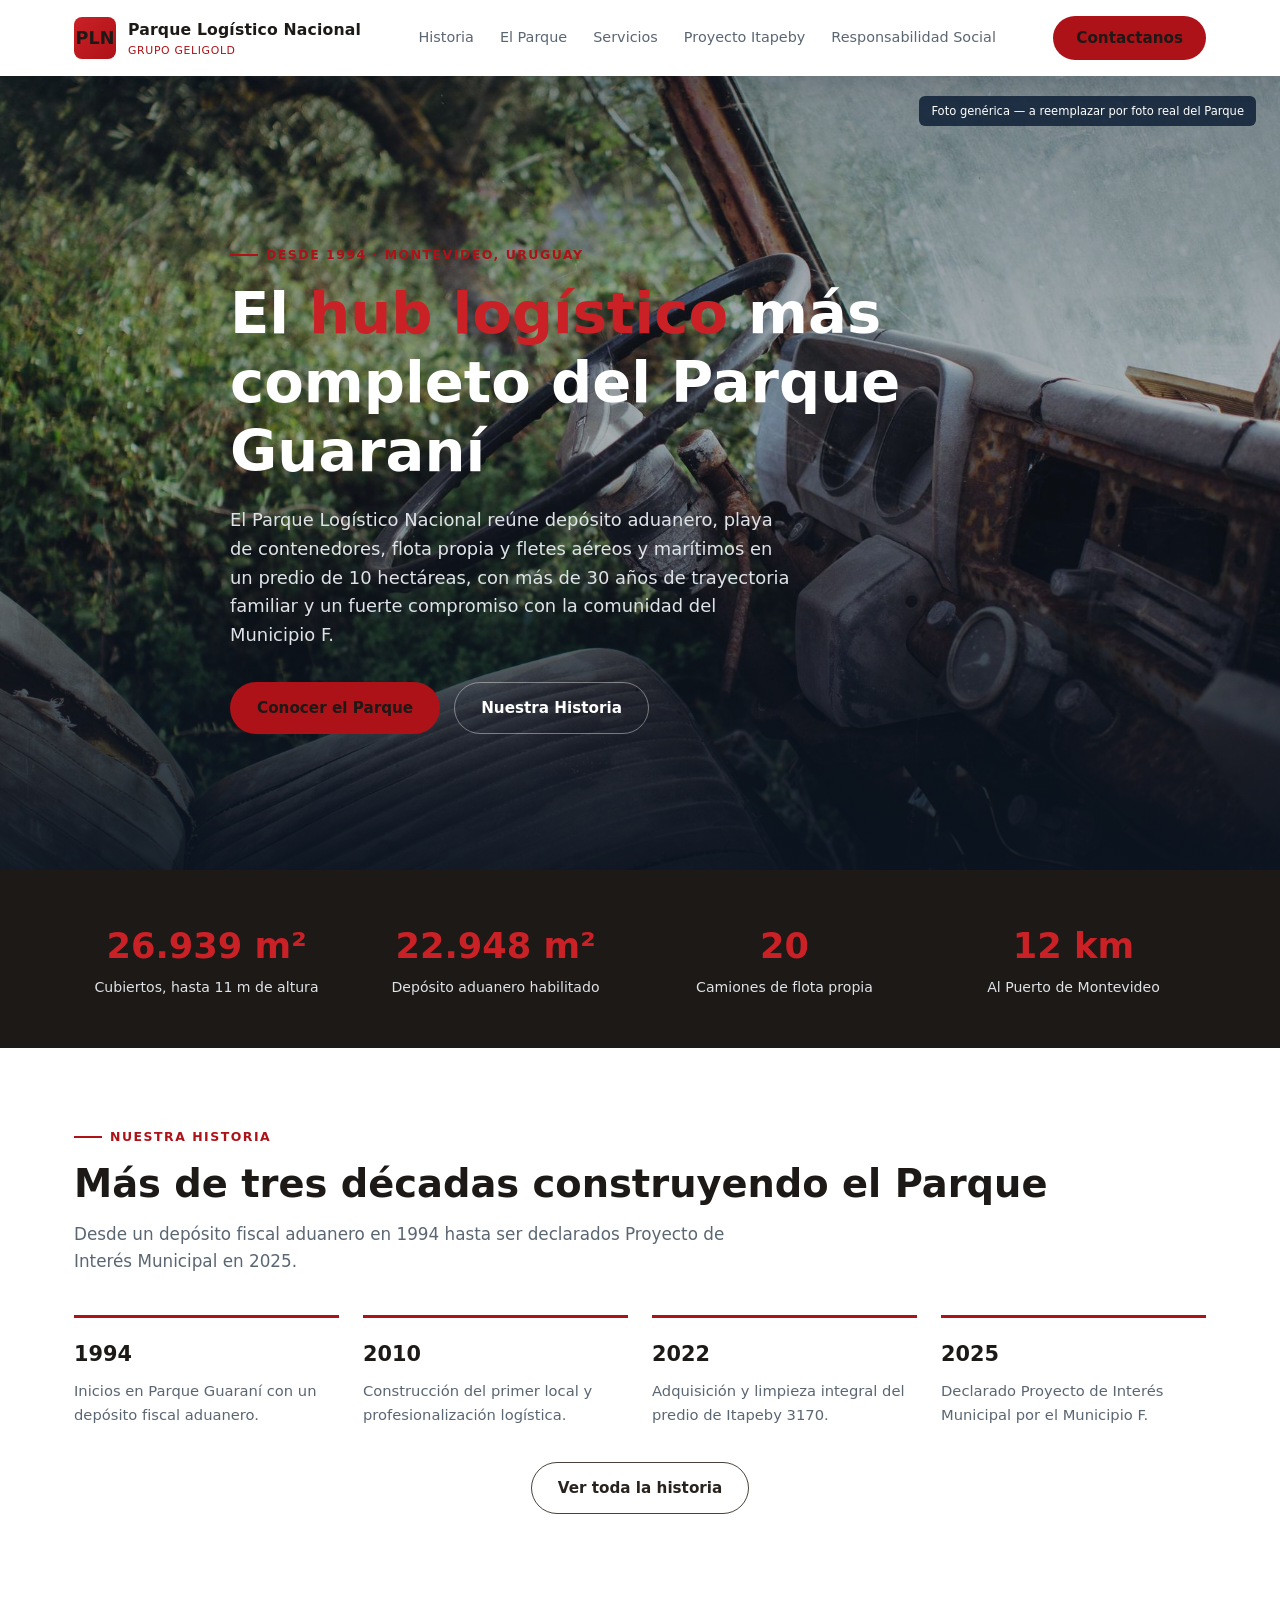
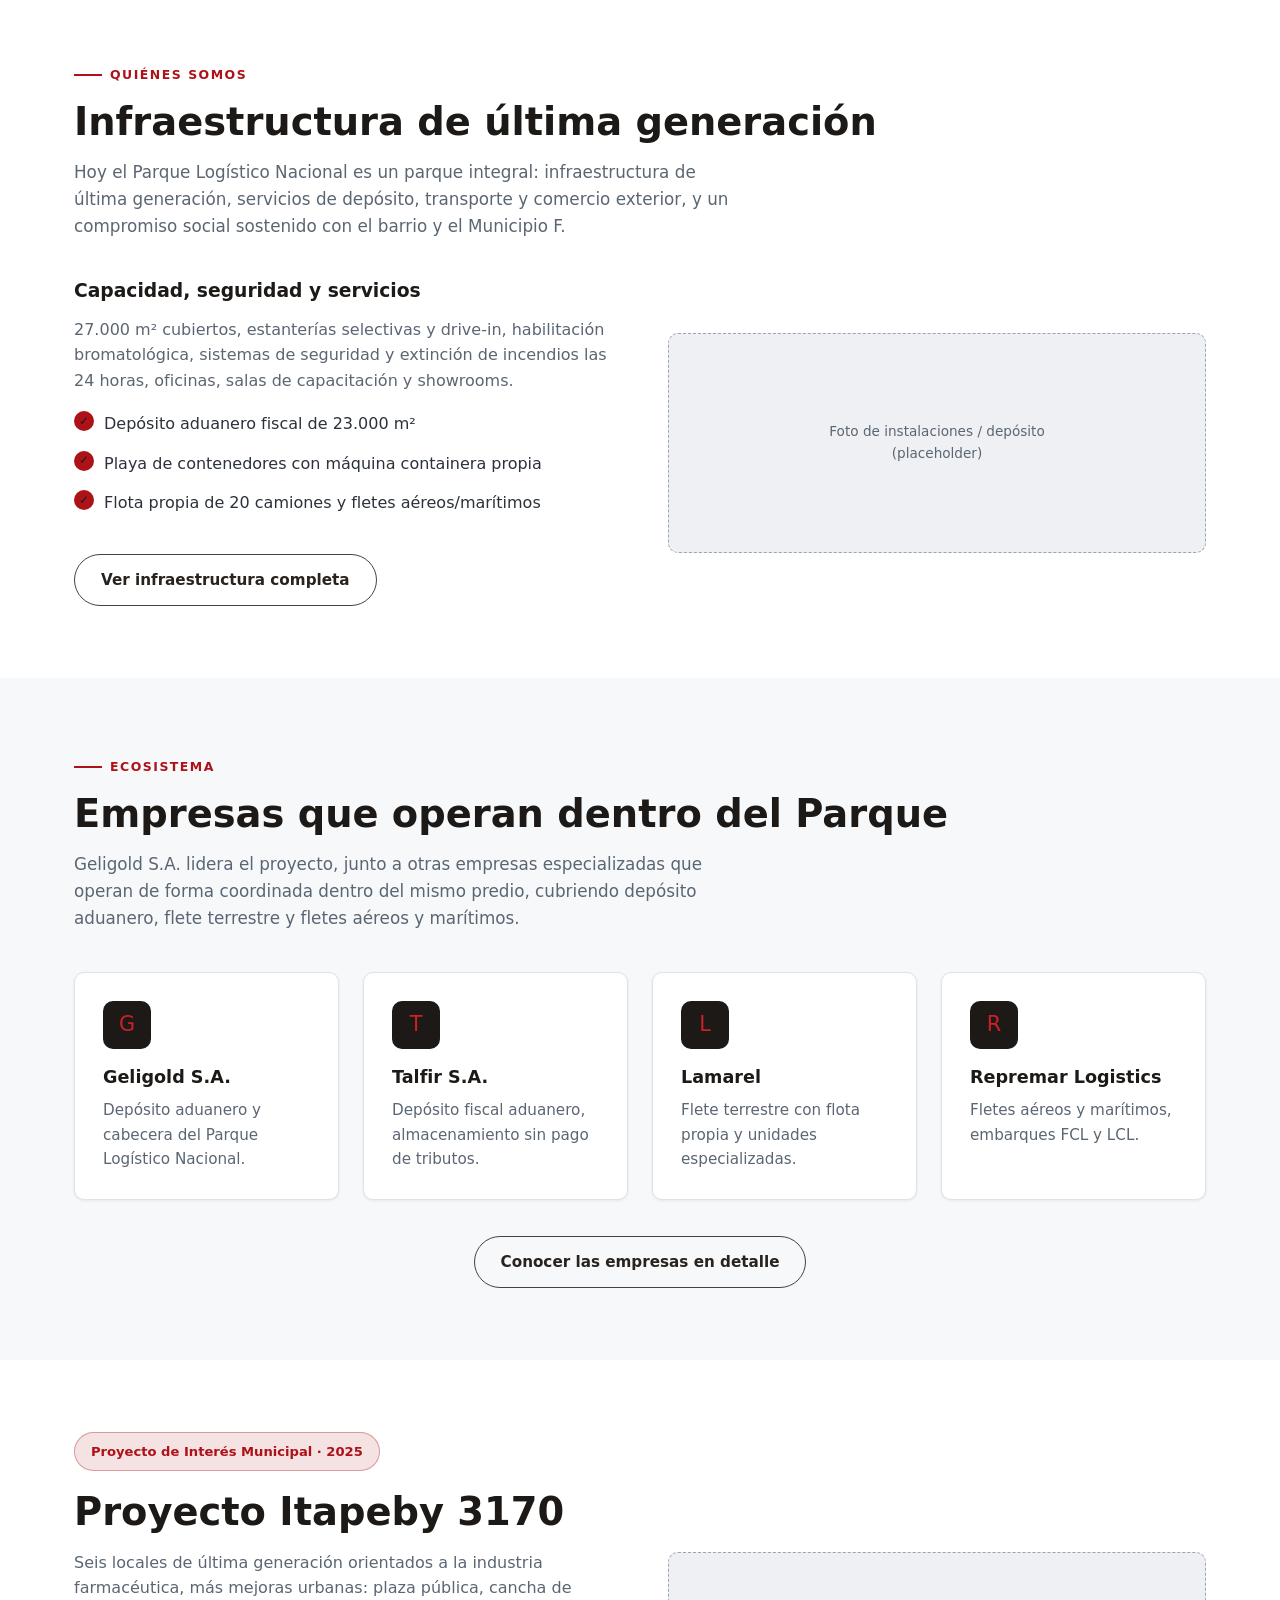
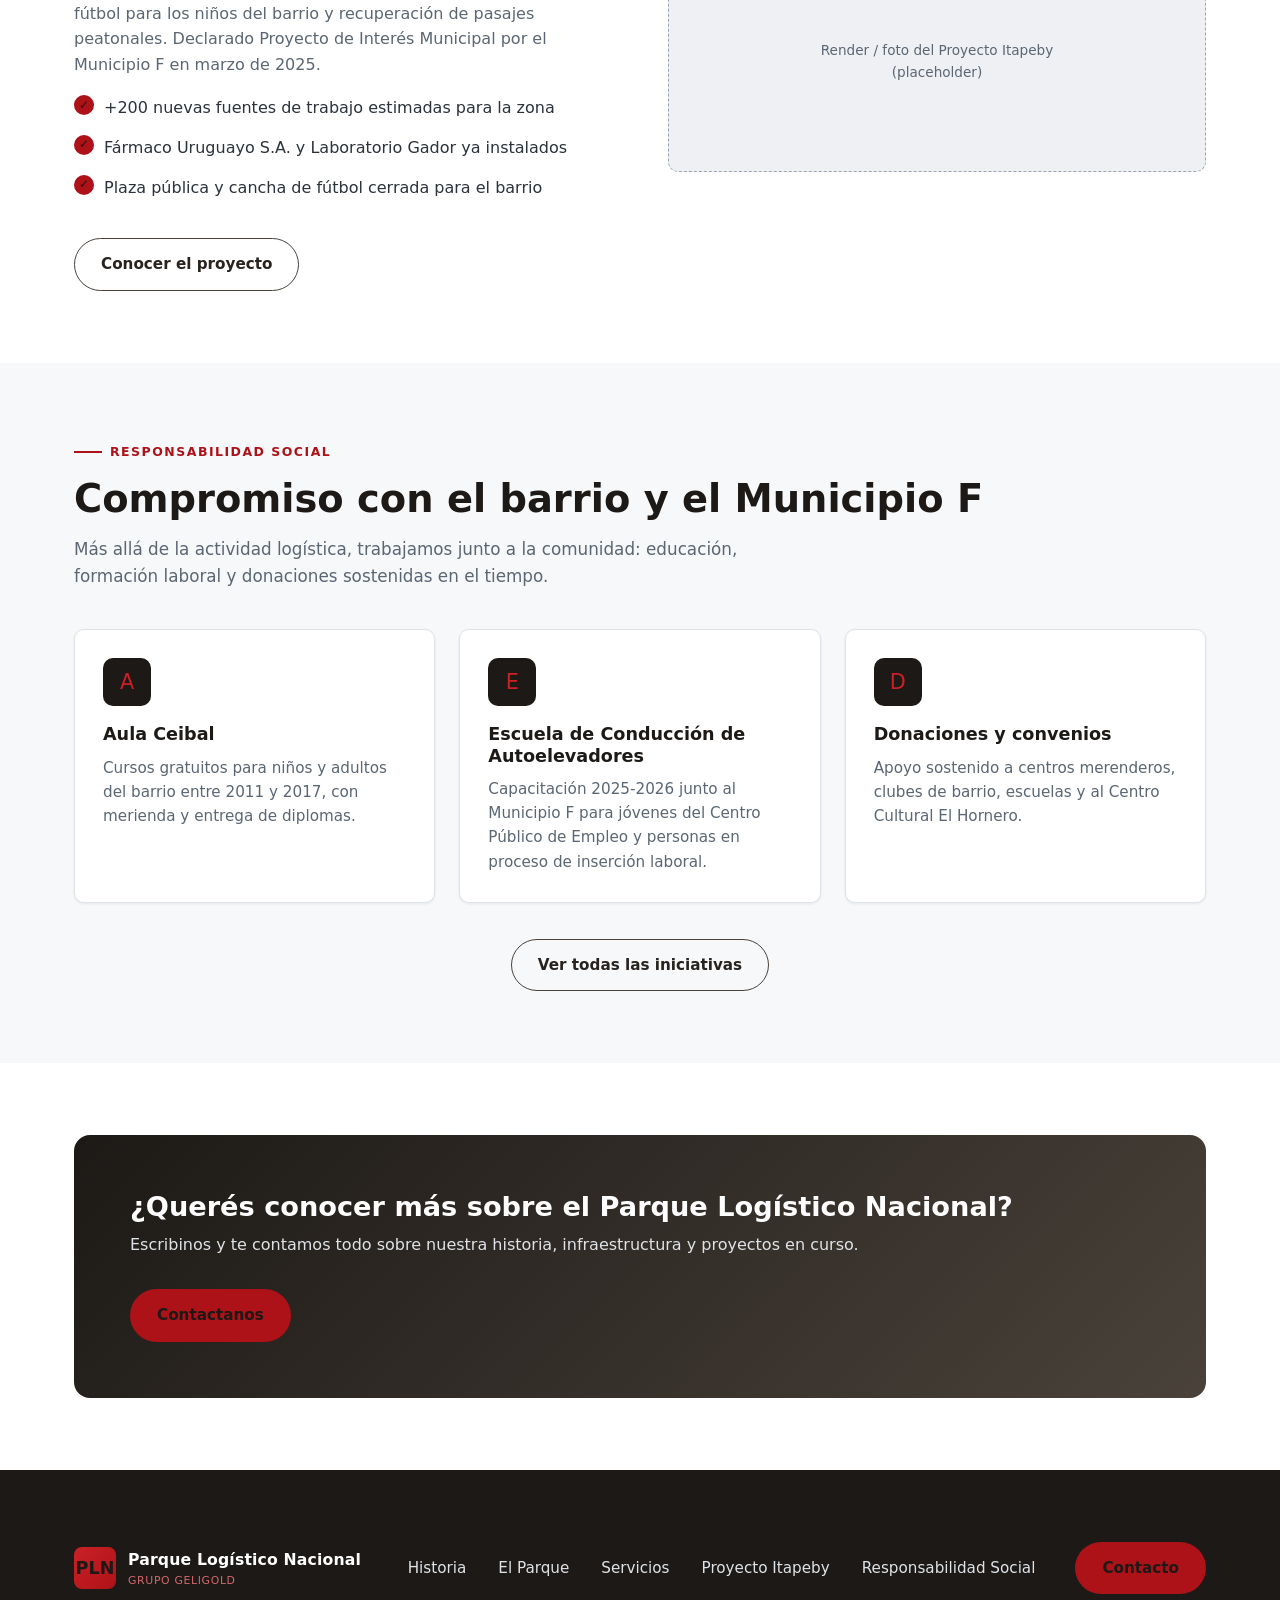
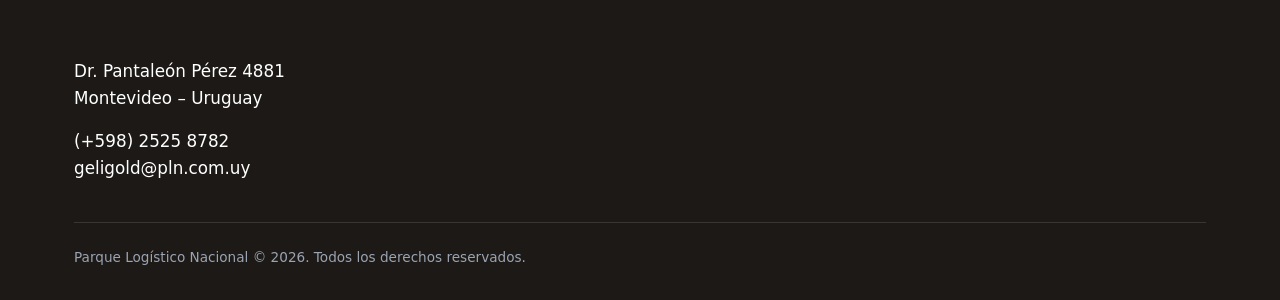
==== commit 18a94c9f: "Merge pull request #24 from santicarassale27-create/pie-sin-empresas Pie de página: sin el bloque "E" ====
--- a/index.html
+++ b/index.html
@@ -7,7 +7,7 @@
 <meta name="description" content="Parque Logístico Nacional (PLN): 10 hectáreas en Montevideo con depósito aduanero, playa de contenedores, flota propia y fletes aéreos y marítimos. Historia, empresas y compromiso social.">
 <link rel="stylesheet" href="css/style.css">
 </head>
-<body class="pagina-inicio">
+<body>
 
 <header class="site-header">
   <div class="container nav-wrap">
@@ -34,215 +34,175 @@
   </div>
 </header>
 
-<!-- =========================================================
-     INICIO: resumen de todas las secciones (estilo propio, prefijo "in-", cuelga de <body class="pagina-inicio">).
-     Todas las secciones usan la misma cabecera (.in-cab: título a la izquierda; texto y botón a la derecha)
-     y alternan fondo oscuro / claro. Los datos salen de las otras páginas: si cambian allá, se actualizan acá.
-     El plano 3D de Proyecto lo genera herramientas/generar-plano.py (no editar a mano).
-     ========================================================= -->
-
-<!-- ============ PORTADA: foto o video de fondo a pantalla completa ============ -->
-<section class="in-hero">
-  <!-- FONDO. Cuando lleguen la foto o el video del dron:
-       · Foto: ponerle a este div style="background-image:url(img/portada.jpg)".
-       · Video: pegar adentro  <video autoplay muted loop playsinline poster="img/portada.jpg"><source src="img/portada.mp4" type="video/mp4"></video>
-       y borrar el cartelito .in-hero-nota. Mientras tanto se ve un fondo dibujado. -->
-  <div class="in-hero-fondo" aria-hidden="true"><span class="in-orbita"></span></div>
-  <span class="in-hero-nota">FOTO o VIDEO de fondo · vista aérea del Parque (dron)</span>
-  <div class="container in-hero-contenido">
-    <h1>Toda la cadena logística, en <span>un solo predio.</span></h1>
-    <p>Depósito nacional y aduanero, transporte terrestre y comercio exterior: cuatro servicios integrados en diez hectáreas de Montevideo.</p>
-    <div class="in-hero-botones">
-      <a href="parque.html" class="btn btn-primary">Conocé el Parque</a>
-      <a href="contacto.html" class="in-hero-link">Contactanos <span aria-hidden="true">→</span></a>
-    </div>
-  </div>
-  <!-- Invitación a bajar: lleva a la primera sección -->
-  <div class="in-hero-pie">
-    <div class="container">
-      <a href="#historia" class="in-hero-bajar"><span class="in-hero-bajar-flecha" aria-hidden="true"></span>Bajá para conocer más</a>
-    </div>
-  </div>
-</section>
-
-<!-- ============ HISTORIA ============ -->
-<section class="in-sec" id="historia">
-  <div class="container">
-    <div class="in-cab">
-      <h2 class="hist-anim">Tres décadas <span class="in-oro">construyendo el Parque.</span></h2>
-      <div class="in-cab-der hist-anim">
-        <p>Una empresa familiar que empezó con un depósito, sumó un predio propio, se volvió un parque completo y hoy impulsa un proyecto que transforma el barrio.</p>
-        <a href="historia.html" class="in-boton">Recorrer la historia <span aria-hidden="true">→</span></a>
-      </div>
-    </div>
-    <div class="in-historia">
-      <dl class="in-pila hist-anim">
-        <div><dt data-counter>32</dt><dd>años de trayectoria familiar</dd></div>
-        <div><dt data-counter>310</dt><dd>personas trabajando en el Parque</dd></div>
-        <div><dt data-counter>4</dt><dd>servicios integrados en un mismo predio</dd></div>
-      </dl>
-      <ol class="in-hitos hist-anim">
-          <li><span class="in-hito-anio">1994</span><div><strong>Los inicios</strong><p>Un Depósito Fiscal Aduanero en Parque Guaraní.</p></div></li>
-          <li><span class="in-hito-anio">1996</span><div><strong>El predio propio</strong><p>Se adquiere el predio de Dr. Pantaleón Pérez, la casa del Parque hasta hoy.</p></div></li>
-          <li><span class="in-hito-anio">2010</span><div><strong>El primer local</strong><p>Se construye y se profesionalizan los servicios logísticos.</p></div></li>
-          <li><span class="in-hito-anio">2022</span><div><strong>Itapeby recuperado</strong><p>Limpieza integral y muro de 700 m en el predio lindero.</p></div></li>
-          <li><span class="in-hito-anio">2025</span><div><strong>Interés Municipal</strong><p>El proyecto de Itapeby 3170 es declarado Proyecto de Interés Municipal.</p></div></li>
-      </ol>
-    </div>
-  </div>
-</section>
-
-<!-- Íconos de las tarjetas: Phosphor Icons, estilo "light" (licencia MIT). El dibujo está copiado acá adentro: no hace falta instalar nada. -->
-<!-- ============ EL PARQUE (fondo oscuro) ============ -->
-<section class="in-sec in-sec--oscura">
-  <div class="container">
-    <div class="in-cab">
-      <h2 class="hist-anim">Diez hectáreas <span class="in-oro">pensadas para operar.</span></h2>
-      <div class="in-cab-der hist-anim">
-        <p>27.000 m² cubiertos, con almacenamiento en altura, flota propia y todo lo necesario para el día a día de una operación logística.</p>
-        <a href="parque.html" class="in-boton in-boton--dorado">Conocer el Parque <span aria-hidden="true">→</span></a>
-      </div>
-    </div>
-    <div class="in-infra-grid">
-        <article class="in-infra hist-anim"><span class="in-infra-ico"><svg class="in-ph" viewBox="0 0 256 256" aria-hidden="true"><path d="M240,186H230V56.28l11.26-2.41a6,6,0,1,0-2.52-11.74l-224,48a6,6,0,0,0,2.52,11.74L26,100v86H16a6,6,0,0,0,0,12H240a6,6,0,0,0,0-12ZM38,97.42,218,58.85V186H190V128a6,6,0,0,0-6-6H72a6,6,0,0,0-6,6v58H38ZM178,154H78V134H178ZM78,166H178v20H78Z"/></svg></span><h3>Almacenamiento en altura</h3><p>Estanterías selectivas y drive-in, con hasta 11 m de altura de almacenaje.</p></article>
-        <article class="in-infra hist-anim"><span class="in-infra-ico"><svg class="in-ph" viewBox="0 0 256 256" aria-hidden="true"><path d="M222,98.47V96a54.06,54.06,0,0,0-54-54h-8a14,14,0,0,0-14,14V178H126V72a6,6,0,0,0-6-6H16A14,14,0,0,0,2,80V184a30,30,0,0,0,54,18,30,30,0,0,0,53.4-12h85.2a30,30,0,0,0,59.4-6V136A38.07,38.07,0,0,0,222,98.47ZM158,56a2,2,0,0,1,2-2h8a42,42,0,0,1,42,42v8a6,6,0,0,0,6,6,26,26,0,0,1,26,26v24a30,30,0,0,0-47.4,18H158ZM16,78h98V178h-4.6A30,30,0,0,0,56,166a30,30,0,0,0-42-6V80A2,2,0,0,1,16,78ZM32,202a18,18,0,1,1,18-18A18,18,0,0,1,32,202Zm48,0a18,18,0,1,1,18-18A18,18,0,0,1,80,202Zm144,0a18,18,0,1,1,18-18A18,18,0,0,1,224,202Z"/></svg></span><h3>Flota propia</h3><p>20 camiones con base en el mismo predio, habilitados para cargas peligrosas.</p></article>
-        <article class="in-infra hist-anim"><span class="in-infra-ico"><svg class="in-ph" viewBox="0 0 256 256" aria-hidden="true"><path d="M208,42H48A14,14,0,0,0,34,56v56c0,51.94,25.12,83.4,46.2,100.64,22.73,18.6,45.27,24.89,46.22,25.15a6,6,0,0,0,3.16,0c.95-.26,23.49-6.55,46.22-25.15C196.88,195.4,222,163.94,222,112V56A14,14,0,0,0,208,42Zm2,70c0,37.76-13.94,68.39-41.44,91.06A131.17,131.17,0,0,1,128,225.72a130.94,130.94,0,0,1-40.56-22.66C59.94,180.39,46,149.76,46,112V56a2,2,0,0,1,2-2H208a2,2,0,0,1,2,2ZM172.24,99.76a6,6,0,0,1,0,8.48l-56,56a6,6,0,0,1-8.48,0l-24-24a6,6,0,0,1,8.48-8.48L112,151.51l51.76-51.75A6,6,0,0,1,172.24,99.76Z"/></svg></span><h3>Vigilancia las 24 horas</h3><p>Control permanente del predio, la mercadería y los activos de cada cliente.</p></article>
-        <article class="in-infra hist-anim"><span class="in-infra-ico"><svg class="in-ph" viewBox="0 0 256 256" aria-hidden="true"><path d="M217.72,50.25,152.21,30.6l34.47-17.23a6,6,0,1,0-5.36-10.74L134.51,26A78.07,78.07,0,0,0,58,104V208a6,6,0,0,0,12,0V174H90v58a14,14,0,0,0,14,14h64a14,14,0,0,0,14-14V104a46.07,46.07,0,0,0-40-45.6V40.07l72.27,21.68A6.14,6.14,0,0,0,216,62a6,6,0,0,0,1.72-11.75ZM70,162V104a66.07,66.07,0,0,1,60-65.71V58.4A46.07,46.07,0,0,0,90,104v58Zm98,72H104a2,2,0,0,1-2-2V174h68v58A2,2,0,0,1,168,234Zm2-130v58H102V104a34,34,0,0,1,68,0Z"/></svg></span><h3>Protección contra incendios</h3><p>Detección y extinción avanzadas, con rociadores sprinkler en cada depósito.</p></article>
-        <article class="in-infra hist-anim"><span class="in-infra-ico"><svg class="in-ph" viewBox="0 0 256 256" aria-hidden="true"><path d="M224.42,104.2c-3.9-4.07-7.93-8.27-9.55-12.18-1.5-3.63-1.58-9-1.67-14.68-.14-9.38-.3-20-7.42-27.12S188,42.94,178.66,42.8c-5.68-.09-11-.17-14.68-1.67-3.91-1.62-8.11-5.65-12.18-9.55C145.16,25.22,137.64,18,128,18s-17.16,7.22-23.8,13.58c-4.07,3.9-8.27,7.93-12.18,9.55-3.63,1.5-9,1.58-14.68,1.67-9.38.14-20,.3-27.12,7.42S42.94,68,42.8,77.34c-.09,5.68-.17,11-1.67,14.68-1.62,3.91-5.65,8.11-9.55,12.18C25.22,110.84,18,118.36,18,128s7.22,17.16,13.58,23.8c3.9,4.07,7.93,8.27,9.55,12.18,1.5,3.63,1.58,9,1.67,14.68.14,9.38.3,20,7.42,27.12S68,213.06,77.34,213.2c5.68.09,11,.17,14.68,1.67,3.91,1.62,8.11,5.65,12.18,9.55C110.84,230.78,118.36,238,128,238s17.16-7.22,23.8-13.58c4.07-3.9,8.27-7.93,12.18-9.55,3.63-1.5,9-1.58,14.68-1.67,9.38-.14,20-.3,27.12-7.42s7.28-17.74,7.42-27.12c.09-5.68.17-11,1.67-14.68,1.62-3.91,5.65-8.11,9.55-12.18C230.78,145.16,238,137.64,238,128S230.78,110.84,224.42,104.2Zm-8.66,39.3c-4.67,4.86-9.5,9.9-12,15.9-2.38,5.74-2.48,12.52-2.58,19.08-.11,7.44-.23,15.14-3.9,18.82s-11.38,3.79-18.82,3.9c-6.56.1-13.34.2-19.08,2.58-6,2.48-11,7.31-15.91,12-5.25,5-10.68,10.24-15.49,10.24s-10.24-5.21-15.5-10.24c-4.86-4.67-9.9-9.5-15.9-12-5.74-2.38-12.52-2.48-19.08-2.58-7.44-.11-15.14-.23-18.82-3.9s-3.79-11.38-3.9-18.82c-.1-6.56-.2-13.34-2.58-19.08-2.48-6-7.31-11-12-15.91C35.21,138.24,30,132.81,30,128s5.21-10.24,10.24-15.5c4.67-4.86,9.5-9.9,12-15.9,2.38-5.74,2.48-12.52,2.58-19.08.11-7.44.23-15.14,3.9-18.82s11.38-3.79,18.82-3.9c6.56-.1,13.34-.2,19.08-2.58,6-2.48,11-7.31,15.91-12C117.76,35.21,123.19,30,128,30s10.24,5.21,15.5,10.24c4.86,4.67,9.9,9.5,15.9,12,5.74,2.38,12.52,2.48,19.08,2.58,7.44.11,15.14.23,18.82,3.9s3.79,11.38,3.9,18.82c.1,6.56.2,13.34,2.58,19.08,2.48,6,7.31,11,12,15.91,5,5.25,10.24,10.68,10.24,15.49S220.79,138.24,215.76,143.5ZM172.24,99.76a6,6,0,0,1,0,8.48l-56,56a6,6,0,0,1-8.48,0l-24-24a6,6,0,0,1,8.48-8.48L112,151.51l51.76-51.75A6,6,0,0,1,172.24,99.76Z"/></svg></span><h3>Habilitación bromatológica</h3><p>Depósitos habilitados que cumplen rigurosos estándares de seguridad y sanidad.</p></article>
-        <article class="in-infra hist-anim"><span class="in-infra-ico"><svg class="in-ph" viewBox="0 0 256 256" aria-hidden="true"><path d="M240,210H222V96a14,14,0,0,0-14-14H142V32a14,14,0,0,0-21.77-11.64l-80,53.33A14,14,0,0,0,34,85.34V210H16a6,6,0,0,0,0,12H240a6,6,0,0,0,0-12ZM208,94a2,2,0,0,1,2,2V210H142V94ZM46,85.34a2,2,0,0,1,.89-1.66l80-53.34A2,2,0,0,1,130,32V210H46ZM110,112v16a6,6,0,0,1-12,0V112a6,6,0,0,1,12,0Zm-32,0v16a6,6,0,0,1-12,0V112a6,6,0,0,1,12,0Zm0,56v16a6,6,0,0,1-12,0V168a6,6,0,0,1,12,0Zm32,0v16a6,6,0,0,1-12,0V168a6,6,0,0,1,12,0Z"/></svg></span><h3>Oficinas y showrooms</h3><p>Salas de reuniones, sala de capacitaciones y espacios para exhibir productos.</p></article>
-    </div>
-    <ul class="in-ubic hist-anim">
-      <li><strong>12 km</strong><span>Puerto de Montevideo</span><em>Logística marítima y manejo de cargas.</em></li>
-      <li><strong>10 km</strong><span>Aeropuerto de Carrasco</span><em>Movilización rápida de cargas aéreas.</em></li>
-      <li><strong>11 km</strong><span>Zona Franca Montevideo</span><em>Integración con comercio y almacenamiento fiscal.</em></li>
-    </ul>
-  </div>
-</section>
-
-<!-- ============ SERVICIOS (el bloque que les gustó; se llaman "servicios", no "empresas") ============ -->
-<section class="in-sec in-sec--gris" id="servicios">
-  <div class="container">
-    <div class="in-cab">
-      <h2 class="hist-anim">Todo el recorrido de tu mercadería, <span class="in-oro">en un solo lugar.</span></h2>
-      <div class="in-cab-der hist-anim">
-        <p>Cuatro servicios especializados trabajan coordinados en el mismo predio: la mercadería entra, se guarda y sale rumbo a cualquier destino.</p>
-        <a href="empresas.html" class="in-boton">Conocer los servicios <span aria-hidden="true">→</span></a>
-      </div>
-    </div>
-
-    <div class="in-emp-grid">
-      <a href="empresas.html#geligold" class="in-emp hist-anim">
-        <span class="in-emp-logo"><img src="img/logos/pln.png" alt="Geligold S.A." loading="lazy"></span>
-        <h3>Depósito nacional</h3><span class="in-emp-marca">Geligold S.A.</span>
-        <p>Cabecera del Parque Logístico Nacional.</p>
-        <span class="in-emp-mas">Conocer <span aria-hidden="true">→</span></span>
-      </a>
-      <a href="empresas.html#talfir" class="in-emp hist-anim">
-        <span class="in-emp-logo"><img src="img/logos/talfir.png" alt="Talfir S.A." loading="lazy"></span>
-        <h3>Depósito aduanero</h3><span class="in-emp-marca">Talfir S.A.</span>
-        <p>23.000 m², con playa de contenedores e ISO tank.</p>
-        <span class="in-emp-mas">Conocer <span aria-hidden="true">→</span></span>
-      </a>
-      <a href="empresas.html#lamarel" class="in-emp hist-anim">
-        <span class="in-emp-logo"><img src="img/logos/lamarel.png" alt="Lamarel" loading="lazy"></span>
-        <h3>Flete terrestre</h3><span class="in-emp-marca">Lamarel</span>
-        <p>20 camiones propios y transporte de cargas peligrosas.</p>
-        <span class="in-emp-mas">Conocer <span aria-hidden="true">→</span></span>
-      </a>
-      <a href="empresas.html#repremar" class="in-emp hist-anim">
-        <span class="in-emp-logo"><img src="img/logos/repremar.png" alt="Repremar Logistics" loading="lazy"></span>
-        <h3>Fletes aéreos y marítimos</h3><span class="in-emp-marca">Repremar Logistics</span>
-        <p>Embarques FCL y LCL hacia cualquier destino.</p>
-        <span class="in-emp-mas">Conocer <span aria-hidden="true">→</span></span>
-      </a>
-    </div>
-
-    <div class="in-flujo hist-anim">
-      <p class="in-flujo-tit">La mercadería puede pasar por las tres etapas sin salir nunca del Parque.</p>
-      <ol>
-        <li><strong>Entra y se guarda</strong><span>Depósito nacional y aduanero</span></li>
-        <li><strong>Se distribuye</strong><span>Transporte terrestre con flota propia</span></li>
-        <li><strong>Llega a destino</strong><span>Fletes aéreos y marítimos</span></li>
-      </ol>
-    </div>
-  </div>
-</section>
-
-<!-- ============ PROYECTO ITAPEBY: cifras + lo que se hace para el barrio ============
-     (El plano 3D está en El Parque; acá no se muestra por ahora.) -->
-<section class="in-sec">
-  <div class="container">
-    <div class="in-cab">
-      <h2 class="hist-anim">Un predio recuperado, <span class="in-oro">un parque farmacéutico.</span></h2>
-      <div class="in-cab-der hist-anim">
-        <p>Itapeby 3170 pasó de ser un problema para el barrio a un parque farmacéutico con acceso propio y espacios nuevos para los vecinos. Fue declarado Proyecto de Interés Municipal en 2025.</p>
-        <a href="proyecto.html" class="in-boton">Conocer el proyecto <span aria-hidden="true">→</span></a>
-      </div>
-    </div>
-    <dl class="in-fila-cifras hist-anim">
-      <div><dt data-counter>6</dt><dd>locales de última generación para la industria farmacéutica</dd></div>
-      <div><dt data-counter>700 m</dt><dd>de muro perimetral con iluminación</dd></div>
-      <div><dt>~200</dt><dd>puestos de trabajo previstos</dd></div>
-      <div><dt>2025</dt><dd>declarado Proyecto de Interés Municipal</dd></div>
-    </dl>
-    <h3 class="in-subtitulo hist-anim">Y también espacio público para el barrio</h3>
-    <div class="in-barrio-grid">
-      <article class="in-barrio hist-anim"><span class="in-barrio-ico"><svg class="in-ph" viewBox="0 0 256 256" aria-hidden="true"><path d="M128,26A102,102,0,1,0,230,128,102.12,102.12,0,0,0,128,26Zm77.67,147.42H169.89L159.41,159l13.29-38.72,17-5.51,27.94,21.43A89.38,89.38,0,0,1,205.67,173.42Zm-119.56,0H50.33A89.38,89.38,0,0,1,38.38,136.2l27.94-21.43,17,5.51L96.59,159ZM51,81.42l7.24,24.41-20,15.34A89.47,89.47,0,0,1,51,81.42ZM107.56,154,95.15,117.86,128,95.28l32.85,22.58L148.44,154Zm90.19-48.17L205,81.42a89.47,89.47,0,0,1,12.75,39.75Zm-1.66-36.62L186,103.35l-17,5.53-35-24V67.16l30.9-21.24A90.3,90.3,0,0,1,196.09,69.21ZM150.92,41,128,56.72,105.08,41a90.22,90.22,0,0,1,45.84,0ZM91.11,45.91,122,67.16V84.84l-35,24-17-5.53L59.91,69.21A90.4,90.4,0,0,1,91.11,45.91ZM58.75,185.42H84.93l9.19,26A90.37,90.37,0,0,1,58.75,185.42Zm49.68,30.43L95.88,180.39,106.34,166h43.32l10.46,14.39-12.55,35.46a90.14,90.14,0,0,1-39.14,0Zm53.45-4.48,9.19-26h26.18A90.37,90.37,0,0,1,161.88,211.37Z"/></svg></span><h3>Cancha de fútbol</h3><p>Una cancha cerrada con muro perimetral, pensada para los niños del barrio.</p></article>
-      <article class="in-barrio hist-anim"><span class="in-barrio-ico"><svg class="in-ph" viewBox="0 0 256 256" aria-hidden="true"><path d="M196.55,64.09a74,74,0,0,0-137.1,0A69.71,69.71,0,0,0,18,127.8C17.9,164.91,49.13,197,86.19,198A70.32,70.32,0,0,0,122,189.16V232a6,6,0,0,0,12,0V189.16A70.1,70.1,0,0,0,168,198l1.77,0C206.87,197,238.1,164.9,238,127.8A69.71,69.71,0,0,0,196.55,64.09ZM169.5,186A57.88,57.88,0,0,1,134,175V131.71l44.68-22.34a6,6,0,1,0-5.36-10.74L134,118.29V88a6,6,0,0,0-12,0v54.29L82.68,122.63a6,6,0,0,0-5.36,10.74L122,155.71V175a58.09,58.09,0,0,1-35.5,11c-30.71-.77-56.58-27.4-56.5-58.14A57.78,57.78,0,0,1,66.37,74.19a6,6,0,0,0,3.39-3.51,62,62,0,0,1,116.48,0,6,6,0,0,0,3.39,3.51A57.77,57.77,0,0,1,226,127.83C226.08,158.58,200.21,185.2,169.5,186Z"/></svg></span><h3>Plaza pública</h3><p>Un área acondicionada para instalar una plaza para los vecinos.</p></article>
-      <article class="in-barrio hist-anim"><span class="in-barrio-ico"><svg class="in-ph" viewBox="0 0 256 256" aria-hidden="true"><path d="M200,170a30.05,30.05,0,0,0-29.4,24H72a34,34,0,0,1,0-68h96a38,38,0,0,0,0-76H72a6,6,0,0,0,0,12h96a26,26,0,0,1,0,52H72a46,46,0,0,0,0,92h98.6A30,30,0,1,0,200,170Zm0,48a18,18,0,1,1,18-18A18,18,0,0,1,200,218Z"/></svg></span><h3>Pasajes peatonales</h3><p>Recuperación de los pasajes peatonales existentes en la zona.</p></article>
-      <article class="in-barrio hist-anim"><span class="in-barrio-ico"><svg class="in-ph" viewBox="0 0 256 256" aria-hidden="true"><path d="M220.62,178.58a6,6,0,0,1-.79,8.45c-16.87,14-32,19-45.75,19-18.19,0-34.13-8.66-48.94-16.7-26-14.12-48.44-26.31-81.31,1A6,6,0,0,1,36.17,181c39.13-32.45,68.65-16.41,94.69-2.26s48.44,26.31,81.31-1A6,6,0,0,1,220.62,178.58Zm-8.45-56.81c-32.87,27.27-55.32,15.07-81.31,1S75.3,92.54,36.17,125a6,6,0,0,0,7.66,9.25c32.87-27.27,55.32-15.08,81.31-1,14.81,8,30.75,16.71,48.94,16.71,13.79,0,28.88-5,45.75-19a6,6,0,0,0-7.66-9.24ZM43.83,78.21c32.87-27.27,55.32-15.07,81.31-1C140,85.3,155.89,94,174.08,94c13.79,0,28.88-5,45.75-19a6,6,0,1,0-7.66-9.24c-32.87,27.27-55.32,15.07-81.31,1S75.3,36.52,36.17,69a6,6,0,1,0,7.66,9.24Z"/></svg></span><h3>Mantenimiento de la cañada</h3><p>Franja acondicionada, acordada con el Municipio F, para que entre la maquinaria de la Intendencia.</p></article>
-    </div>
-  </div>
-</section>
-
-<!-- ============ RESPONSABILIDAD SOCIAL ============ -->
-<section class="in-sec in-sec--gris">
-  <div class="container in-rse">
-    <div class="in-rse-collage hist-anim">
-      <div class="foto foto--fondo in-r1"><span class="foto-label">FOTO · Aula Ceibal</span></div>
-      <div class="foto foto--fondo in-r2"><span class="foto-label">FOTO · Escuela de Conducción</span></div>
-      <div class="foto foto--fondo in-r3"><span class="foto-label">FOTO · Concurso de dibujo</span></div>
-    </div>
-    <div class="in-rse-texto">
-      <h2 class="hist-anim">Crecer <span class="in-oro">junto al barrio.</span></h2>
-      <p class="hist-anim">Educación, formación laboral y apoyo sostenido a los vecinos del Municipio F: así entendemos nuestro lugar en la comunidad.</p>
-      <ul class="in-lista hist-anim">
-          <li>Aula Ceibal <em>2011 – 2017</em></li>
-          <li>Clases para adultos <em>desde 2015</em></li>
-          <li>Centro de Flasheo de Ceibalitas</li>
-          <li>Escuela de Conducción de Autoelevadores <em>2025 – 2026</em></li>
-          <li>Acuerdos con el Municipio F</li>
-          <li>Donaciones a merenderos y clubes de barrio</li>
-          <li>Material escolar para centros educativos</li>
-          <li>Concurso de dibujo “Trabajo Seguro, Familia Feliz”</li>
-      </ul>
-      <dl class="in-trio hist-anim">
-        <div><dt data-counter>80</dt><dd>alumnos por semestre en el Aula Ceibal</dd></div>
-        <div><dt data-counter>2</dt><dd>ediciones de la Escuela de Conducción</dd></div>
-        <div><dt data-counter>9</dt><dd>convenios y donaciones</dd></div>
-      </dl>
-      <a href="responsabilidad-social.html" class="in-boton hist-anim">Ver todas las iniciativas <span aria-hidden="true">→</span></a>
-    </div>
-  </div>
-</section>
-
-<!-- ============ CONTACTO ============ -->
-<section class="in-sec in-sec--final">
-  <div class="container">
-    <div class="in-contacto hist-anim">
-      <div class="in-contacto-texto">
-        <h2>Hablemos <span class="in-oro">de tu operación.</span></h2>
-        <p>Contanos qué necesitás y te ponemos en contacto con el servicio del Parque indicado para tu consulta.</p>
-        <div class="in-contacto-botones">
-          <a href="contacto.html" class="btn btn-primary">Contactanos</a>
-          <a href="https://www.google.com/maps/search/?api=1&amp;query=Dr.%20Pantale%C3%B3n%20P%C3%A9rez%204881%2C%20Montevideo%2C%20Uruguay" class="in-contacto-link" target="_blank" rel="noopener">Cómo llegar ↗</a>
-        </div>
-      </div>
-      <ul class="in-contacto-datos">
-        <li><span>Dirección</span><strong>Dr. Pantaleón Pérez 4881<br>Montevideo – Uruguay</strong></li>
-        <li><span>Teléfono</span><a href="tel:+59825258782">(+598) 2525 8782</a></li>
-        <li><span>Mail</span><a href="mailto:geligold@pln.com.uy">geligold@pln.com.uy</a></li>
-      </ul>
+<section class="hero">
+  <div class="hero-photo-note">Foto genérica — a reemplazar por foto real del Parque</div>
+  <div class="container hero-inner">
+    <div class="eyebrow">Desde 1994 · Montevideo, Uruguay</div>
+    <h1>El <span>hub logístico</span> más completo del Parque Guaraní</h1>
+    <p>El Parque Logístico Nacional reúne depósito aduanero, playa de contenedores, flota propia y fletes aéreos y marítimos en un predio de 10 hectáreas, con más de 30 años de trayectoria familiar y un fuerte compromiso con la comunidad del Municipio F.</p>
+    <div class="hero-actions">
+      <a href="parque.html" class="btn btn-primary">Conocer el Parque</a>
+      <a href="historia.html" class="btn btn-outline">Nuestra Historia</a>
+    </div>
+  </div>
+</section>
+
+<section class="stats-strip">
+  <div class="container">
+    <div class="grid grid-4">
+      <div><strong>27.000 m²</strong><span>Cubiertos, hasta 11 m de altura</span></div>
+      <div><strong>23.000 m²</strong><span>Depósito aduanero habilitado</span></div>
+      <div><strong>20</strong><span>Camiones de flota propia</span></div>
+      <div><strong>12 km</strong><span>Al Puerto de Montevideo</span></div>
+    </div>
+  </div>
+</section>
+
+<section>
+  <div class="container">
+    <div class="eyebrow">Nuestra historia</div>
+    <h2 class="section-title">Más de tres décadas construyendo el Parque</h2>
+    <p class="section-lead">Desde un depósito fiscal aduanero en 1994 hasta ser declarados Proyecto de Interés Municipal en 2025.</p>
+
+    <div class="mini-timeline">
+      <div class="mini-timeline-item">
+        <span class="mini-timeline-year">1994</span>
+        <p>Inicios en Parque Guaraní con un depósito fiscal aduanero.</p>
+      </div>
+      <div class="mini-timeline-item">
+        <span class="mini-timeline-year">2010</span>
+        <p>Construcción del primer local y profesionalización logística.</p>
+      </div>
+      <div class="mini-timeline-item">
+        <span class="mini-timeline-year">2022</span>
+        <p>Adquisición y limpieza integral del predio de Itapeby 3170.</p>
+      </div>
+      <div class="mini-timeline-item">
+        <span class="mini-timeline-year">2025</span>
+        <p>Declarado Proyecto de Interés Municipal por el Municipio F.</p>
+      </div>
+    </div>
+
+    <div style="text-align:center; margin-top:36px;">
+      <a href="historia.html" class="btn btn-outline-dark">Ver toda la historia</a>
+    </div>
+  </div>
+</section>
+
+<section>
+  <div class="container">
+    <div class="eyebrow">Quiénes somos</div>
+    <h2 class="section-title">Infraestructura de última generación</h2>
+    <p class="section-lead">Hoy el Parque Logístico Nacional es un parque integral: infraestructura de última generación, servicios de depósito, transporte y comercio exterior, y un compromiso social sostenido con el barrio y el Municipio F.</p>
+
+    <div class="feature">
+      <div>
+        <h3>Capacidad, seguridad y servicios</h3>
+        <p style="color:var(--gray-600); margin: 14px 0;">27.000 m² cubiertos, estanterías selectivas y drive-in, habilitación bromatológica, sistemas de seguridad y extinción de incendios las 24 horas, oficinas, salas de capacitación y showrooms.</p>
+        <ul class="check-list" style="margin-top:18px;">
+          <li>Depósito aduanero fiscal de 23.000 m²</li>
+          <li>Playa de contenedores con máquina containera propia</li>
+          <li>Flota propia de 20 camiones y fletes aéreos/marítimos</li>
+        </ul>
+        <a href="parque.html" class="btn btn-outline-dark" style="margin-top:24px;">Ver infraestructura completa</a>
+      </div>
+      <div class="feature-media">
+        <div class="media-placeholder">Foto de instalaciones / depósito<br>(placeholder)</div>
+      </div>
+    </div>
+  </div>
+</section>
+
+<section class="section-alt">
+  <div class="container">
+    <div class="eyebrow">Ecosistema</div>
+    <h2 class="section-title">Empresas que operan dentro del Parque</h2>
+    <p class="section-lead">Geligold S.A. lidera el proyecto, junto a otras empresas especializadas que operan de forma coordinada dentro del mismo predio, cubriendo depósito aduanero, flete terrestre y fletes aéreos y marítimos.</p>
+    <div class="grid grid-4">
+      <div class="card">
+        <div class="card-icon">G</div>
+        <h3>Geligold S.A.</h3>
+        <p>Depósito aduanero y cabecera del Parque Logístico Nacional.</p>
+      </div>
+      <div class="card">
+        <div class="card-icon">T</div>
+        <h3>Talfir S.A.</h3>
+        <p>Depósito fiscal aduanero, almacenamiento sin pago de tributos.</p>
+      </div>
+      <div class="card">
+        <div class="card-icon">L</div>
+        <h3>Lamarel</h3>
+        <p>Flete terrestre con flota propia y unidades especializadas.</p>
+      </div>
+      <div class="card">
+        <div class="card-icon">R</div>
+        <h3>Repremar Logistics</h3>
+        <p>Fletes aéreos y marítimos, embarques FCL y LCL.</p>
+      </div>
+    </div>
+    <div style="text-align:center; margin-top:36px;">
+      <a href="empresas.html" class="btn btn-outline-dark">Conocer las empresas en detalle</a>
+    </div>
+  </div>
+</section>
+
+<section>
+  <div class="container">
+    <div class="feature reverse">
+      <div class="feature-media">
+        <div class="media-placeholder">Render / foto del Proyecto Itapeby<br>(placeholder)</div>
+      </div>
+      <div>
+        <div class="badge">Proyecto de Interés Municipal · 2025</div>
+        <h2 class="section-title" style="margin-top:18px;">Proyecto Itapeby 3170</h2>
+        <p style="color:var(--gray-600); margin-bottom:18px;">Seis locales de última generación orientados a la industria farmacéutica, más mejoras urbanas: plaza pública, cancha de fútbol para los niños del barrio y recuperación de pasajes peatonales. Declarado Proyecto de Interés Municipal por el Municipio F en marzo de 2025.</p>
+        <ul class="check-list">
+          <li>+200 nuevas fuentes de trabajo estimadas para la zona</li>
+          <li>Fármaco Uruguayo S.A. y Laboratorio Gador ya instalados</li>
+          <li>Plaza pública y cancha de fútbol cerrada para el barrio</li>
+        </ul>
+        <a href="proyecto.html" class="btn btn-outline-dark" style="margin-top:24px;">Conocer el proyecto</a>
+      </div>
+    </div>
+  </div>
+</section>
+
+<section class="section-alt">
+  <div class="container">
+    <div class="eyebrow">Responsabilidad social</div>
+    <h2 class="section-title">Compromiso con el barrio y el Municipio F</h2>
+    <p class="section-lead">Más allá de la actividad logística, trabajamos junto a la comunidad: educación, formación laboral y donaciones sostenidas en el tiempo.</p>
+    <div class="grid grid-3">
+      <div class="card">
+        <div class="card-icon">A</div>
+        <h3>Aula Ceibal</h3>
+        <p>Cursos gratuitos para niños y adultos del barrio entre 2011 y 2017, con merienda y entrega de diplomas.</p>
+      </div>
+      <div class="card">
+        <div class="card-icon">E</div>
+        <h3>Escuela de Conducción de Autoelevadores</h3>
+        <p>Capacitación 2025-2026 junto al Municipio F para jóvenes del Centro Público de Empleo y personas en proceso de inserción laboral.</p>
+      </div>
+      <div class="card">
+        <div class="card-icon">D</div>
+        <h3>Donaciones y convenios</h3>
+        <p>Apoyo sostenido a centros merenderos, clubes de barrio, escuelas y al Centro Cultural El Hornero.</p>
+      </div>
+    </div>
+    <div style="text-align:center; margin-top:36px;">
+      <a href="responsabilidad-social.html" class="btn btn-outline-dark">Ver todas las iniciativas</a>
+    </div>
+  </div>
+</section>
+
+<section>
+  <div class="container">
+    <div class="cta-band">
+      <div>
+        <h2>¿Querés conocer más sobre el Parque Logístico Nacional?</h2>
+        <p>Escribinos y te contamos todo sobre nuestra historia, infraestructura y proyectos en curso.</p>
+      </div>
+      <a href="contacto.html" class="btn btn-primary">Contactanos</a>
     </div>
   </div>
 </section>
@@ -273,15 +233,6 @@
         <p>Dr. Pantaleón Pérez 4881<br>Montevideo – Uruguay</p>
         <p><a href="tel:+59825258782">(+598) 2525 8782</a><br><a href="mailto:geligold@pln.com.uy">geligold@pln.com.uy</a></p>
       </address>
-      <div class="footer-logos">
-        <span class="footer-logos-title">Empresas del Parque</span>
-        <ul>
-          <li><a href="empresas.html#geligold"><img src="img/logos/pln.png" alt="Parque Logístico Nacional" loading="lazy"></a></li>
-          <li><a href="empresas.html#talfir"><img src="img/logos/talfir.png" alt="Talfir Warehouse" loading="lazy"></a></li>
-          <li><a href="empresas.html#lamarel"><img src="img/logos/lamarel.png" alt="Lamarel Logística" loading="lazy"></a></li>
-          <li><a href="empresas.html#repremar"><img src="img/logos/repremar.png" alt="Repremar Logistics" loading="lazy"></a></li>
-        </ul>
-      </div>
     </div>
 
     <div class="footer-bottom">
--- a/css/style.css
+++ b/css/style.css
@@ -1259,52 +1259,6 @@
 .footer-contact a { transition: color 0.2s ease; }
 .footer-contact a:hover { color: var(--gold-400); }
 
-.footer-logos {
-  display: flex;
-  flex-direction: column;
-  align-items: flex-end;
-  gap: 14px;
-}
-
-.footer-logos-title {
-  font-size: 0.75rem;
-  font-weight: 700;
-  letter-spacing: 0.12em;
-  text-transform: uppercase;
-  color: var(--gray-400);
-}
-
-.footer-logos ul {
-  display: flex;
-  flex-wrap: wrap;
-  justify-content: flex-end;
-  gap: 14px;
-}
-
-/* Cada logo va en una "placa" blanca, como los sellos de certificación */
-.footer-logos a {
-  display: flex;
-  align-items: center;
-  justify-content: center;
-  width: 150px;
-  height: 72px;
-  padding: 10px 14px;
-  background: var(--white);
-  border-radius: 12px;
-  transition: transform 0.2s ease, box-shadow 0.2s ease;
-}
-
-.footer-logos a:hover {
-  transform: translateY(-3px);
-  box-shadow: 0 8px 20px rgba(0, 0, 0, 0.3);
-}
-
-.footer-logos img {
-  max-width: 100%;
-  max-height: 100%;
-  object-fit: contain;
-}
-
 .footer-bottom {
   padding-top: 24px;
   font-size: 0.85rem;
@@ -1316,15 +1270,11 @@
   .footer-top { flex-direction: column; align-items: flex-start; }
   .footer-nav .btn { margin-left: 0; }
   .footer-mid { flex-direction: column; align-items: flex-start; margin-top: 48px; }
-  .footer-logos { align-items: flex-start; }
-  .footer-logos ul { justify-content: flex-start; }
 }
 
 @media (max-width: 760px) {
   .site-footer { padding: 56px 0 28px; }
   .footer-nav { flex-direction: column; align-items: flex-start; gap: 14px; }
-  .footer-logos ul { display: grid; grid-template-columns: repeat(2, 1fr); gap: 10px; width: 100%; }
-  .footer-logos a { width: 100%; }
 }
 
 /* ---------- Responsive ---------- */
@@ -4004,497 +3954,3 @@
 @media (prefers-reduced-motion: reduce) {
   .ct-desp-panel, .ct-desp-flecha { transition: none; }
 }
-
-
-/* =========================================================
-   Página Inicio (rediseño): resumen de todas las secciones.
-   Todo empieza con "in-" y cuelga de <body class="pagina-inicio">.
-   Reglas de la landing: una misma cabecera en todas las secciones (.in-cab), fondos que alternan
-   oscuro / claro / gris, tarjetas redondeadas del mismo radio (24–32 px), números grandes separados por
-   líneas finas, y el dorado como único acento (una frase de cada título va en dorado).
-   ========================================================= */
-
-.in-oro { color: var(--gold-500); }
-
-/* ---------- Portada: foto o video de fondo a pantalla completa ---------- */
-.in-hero {
-  position: relative;
-  display: flex;
-  flex-direction: column;
-  justify-content: center;
-  min-height: clamp(620px, calc(100vh - 76px), 900px);
-  padding: 0;
-  overflow: hidden;
-  background: var(--navy-950);
-  color: var(--white);
-}
-
-/* Fondo: acá va la foto (background-image) o el video. Mientras no haya, se ve un fondo dibujado. */
-.in-hero-fondo {
-  position: absolute;
-  inset: 0;
-  background-color: var(--navy-950);
-  background-image:
-    radial-gradient(ellipse 60% 70% at 85% 10%, color-mix(in srgb, var(--navy-600) 70%, transparent), transparent 70%),
-    radial-gradient(ellipse 50% 60% at 0% 100%, color-mix(in srgb, var(--navy-700) 60%, transparent), transparent 70%);
-  background-size: cover;
-  background-position: center;
-  animation: in-zoom 26s ease-out both;
-}
-
-.in-hero-fondo video,
-.in-hero-fondo img { position: absolute; inset: 0; width: 100%; height: 100%; object-fit: cover; }
-
-@keyframes in-zoom { from { transform: scale(1.08); } to { transform: scale(1); } }
-
-/* Oscurece el fondo (más fuerte a la izquierda y abajo, donde va el texto) para que se lea con cualquier foto */
-.in-hero::after {
-  content: "";
-  position: absolute;
-  inset: 0;
-  background:
-    linear-gradient(90deg, color-mix(in srgb, var(--navy-950) 88%, transparent) 0%, color-mix(in srgb, var(--navy-950) 40%, transparent) 62%, transparent 100%),
-    linear-gradient(180deg, color-mix(in srgb, var(--navy-950) 30%, transparent), color-mix(in srgb, var(--navy-950) 70%, transparent));
-  pointer-events: none;
-}
-
-/* Círculo fino con un punto dorado que lo recorre muy despacio (solo se ve sobre el fondo dibujado) */
-.in-orbita {
-  position: absolute;
-  right: -16vw;
-  top: -20vw;
-  width: 62vw;
-  max-width: 940px;
-  aspect-ratio: 1;
-  border: 1px solid color-mix(in srgb, var(--white) 9%, transparent);
-  border-radius: 50%;
-  animation: in-gira 120s linear infinite;
-}
-
-.in-orbita::before { content: ""; position: absolute; inset: 14%; border: 1px solid color-mix(in srgb, var(--white) 7%, transparent); border-radius: 50%; }
-.in-orbita::after { content: ""; position: absolute; top: -6px; left: 50%; width: 12px; height: 12px; margin-left: -6px; border-radius: 50%; background: var(--gold-500); box-shadow: 0 0 22px var(--gold-500); }
-
-@keyframes in-gira { to { transform: rotate(360deg); } }
-@keyframes in-sube { from { opacity: 0; transform: translateY(26px); } to { opacity: 1; transform: none; } }
-
-/* Cartelito que marca dónde va la foto o el video (se borra cuando llegue) */
-.in-hero-nota {
-  position: absolute;
-  z-index: 3;
-  top: 20px;
-  right: 24px;
-  padding: 6px 12px;
-  border-radius: 8px;
-  font-size: 0.72rem;
-  font-weight: 600;
-  color: var(--white);
-  background: color-mix(in srgb, var(--navy-950) 70%, transparent);
-}
-
-.in-hero-contenido { position: relative; z-index: 2; width: 100%; padding-top: 90px; padding-bottom: 48px; animation: in-sube 0.9s ease both; }
-
-.in-hero h1 {
-  max-width: 880px;
-  font-family: var(--font-display);
-  font-weight: 600;
-  font-size: clamp(2.7rem, 6vw, 5.4rem);
-  line-height: 1.02;
-  letter-spacing: -0.04em;
-  color: var(--white);
-  text-wrap: balance;
-}
-
-.in-hero h1 span { color: var(--gold-400); }
-.in-hero-contenido > p { max-width: 560px; margin-top: 28px; font-size: clamp(1.05rem, 1.5vw, 1.25rem); line-height: 1.65; color: var(--gray-200); }
-
-.in-hero-botones { display: flex; align-items: center; flex-wrap: wrap; gap: 28px; margin-top: 40px; }
-.in-hero-botones .btn { padding: 16px 34px; border-radius: 999px; }
-.in-hero-link { font-weight: 600; color: var(--white); }
-.in-hero-link span { display: inline-block; transition: transform 0.25s ease; }
-.in-hero-link:hover span { transform: translateX(6px); }
-
-/* Invitación a bajar, al pie de la portada */
-.in-hero-pie { position: relative; z-index: 2; padding-bottom: 36px; animation: in-sube 0.9s ease 0.4s both; }
-
-.in-hero-bajar { display: inline-flex; align-items: center; gap: 12px; transition: color 0.25s ease; font-size: 0.95rem; font-weight: 600; color: var(--white); }
-
-/* Solo la flecha (sin círculo): una "V" que rebota suavemente */
-.in-hero-bajar-flecha {
-  position: relative;
-  width: 24px;
-  height: 28px;
-}
-
-.in-hero-bajar-flecha::after {
-  content: "";
-  position: absolute;
-  left: 50%;
-  top: 50%;
-  width: 13px;
-  height: 13px;
-  margin: -10px 0 0 -7px;
-  border-right: 2.5px solid var(--white);
-  border-bottom: 2.5px solid var(--white);
-  transform: rotate(45deg);
-  animation: in-rebota 1.8s ease-in-out infinite;
-}
-
-@keyframes in-rebota { 50% { transform: translateY(5px) rotate(45deg); } }
-.in-hero-bajar:hover { color: var(--gold-300); }
-.in-hero-bajar:hover .in-hero-bajar-flecha::after { border-color: var(--gold-300); }
-
-/* ---------- Secciones: lo que comparten ---------- */
-.in-sec { padding: 120px 0; }
-.in-sec--gris { background: var(--gray-50); }
-
-.in-sec--oscura {
-  background:
-    radial-gradient(ellipse 60% 70% at 100% 0%, color-mix(in srgb, var(--navy-600) 55%, transparent), transparent 70%),
-    var(--navy-950);
-  color: var(--white);
-}
-
-/* Cabecera: título a la izquierda; texto y botón a la derecha */
-.in-cab { display: grid; grid-template-columns: 1.15fr 1fr; gap: 72px; align-items: end; margin-bottom: 64px; }
-
-.in-cab h2,
-.in-rse-texto h2,
-.in-contacto h2 {
-  font-family: var(--font-display);
-  font-weight: 600;
-  font-size: clamp(2rem, 3.7vw, 3.1rem);
-  line-height: 1.07;
-  letter-spacing: -0.035em;
-  color: var(--navy-950);
-  text-wrap: balance;
-}
-
-.in-cab-der { display: flex; flex-direction: column; align-items: flex-start; gap: 26px; }
-.in-cab-der p { font-size: 1.06rem; line-height: 1.65; color: var(--gray-600); }
-
-.in-sec--oscura .in-cab h2 { color: var(--white); }
-.in-sec--oscura .in-oro { color: var(--gold-400); }
-.in-sec--oscura .in-cab-der p { color: var(--navy-300); }
-
-.in-boton {
-  display: inline-flex;
-  align-items: center;
-  gap: 10px;
-  padding: 14px 28px;
-  border: 1.5px solid var(--navy-950);
-  border-radius: 999px;
-  background: var(--navy-950);
-  font-weight: 600;
-  color: var(--white);
-  transition: background 0.25s ease, color 0.25s ease, border-color 0.25s ease;
-}
-
-.in-boton span { transition: transform 0.25s ease; }
-.in-boton:hover { background: var(--gold-500); border-color: var(--gold-500); color: var(--navy-950); }
-.in-boton:hover span { transform: translateX(5px); }
-.in-boton--dorado { background: var(--gold-500); border-color: var(--gold-500); color: var(--navy-950); }
-.in-boton--dorado:hover { background: var(--white); border-color: var(--white); }
-
-/* ---------- Historia: números apilados + línea de tiempo vertical ---------- */
-.in-historia { display: grid; grid-template-columns: 1fr 1.25fr; gap: 96px; align-items: start; }
-
-/* Números grandes separados por líneas finas (se repite en Proyecto y Responsabilidad Social) */
-.in-pila > div { padding: 28px 0; border-top: 1px solid var(--gray-200); }
-.in-pila > div:first-child { padding-top: 0; border-top: none; }
-.in-pila > div:last-child { padding-bottom: 0; }
-.in-pila dt { font-family: var(--font-display); font-weight: 600; font-size: clamp(3.4rem, 6vw, 5rem); line-height: 1; letter-spacing: -0.04em; color: var(--navy-950); }
-.in-pila dd { margin-top: 10px; font-size: 1.02rem; color: var(--gray-600); }
-
-.in-hitos { position: relative; list-style: none; padding-left: 40px; }
-
-/* Línea dorada que se dibuja de arriba hacia abajo al aparecer */
-.in-hitos::before {
-  content: "";
-  position: absolute;
-  left: 6px;
-  top: 12px;
-  bottom: 12px;
-  width: 2px;
-  background: linear-gradient(180deg, var(--gold-500), color-mix(in srgb, var(--gold-500) 20%, transparent));
-  transform-origin: top;
-  transform: scaleY(0);
-  transition: transform 1.5s cubic-bezier(0.65, 0, 0.35, 1) 0.2s;
-}
-
-.in-hitos.visible::before,
-.in-hitos:not(.reveal)::before { transform: scaleY(1); }
-
-.in-hitos li { position: relative; display: grid; grid-template-columns: 112px 1fr; gap: 20px; padding: 0 0 38px; }
-.in-hitos li:last-child { padding-bottom: 0; }
-
-.in-hitos li::before {
-  content: "";
-  position: absolute;
-  left: -40px;
-  top: 12px;
-  width: 14px;
-  height: 14px;
-  border: 2px solid var(--gold-500);
-  border-radius: 50%;
-  background: var(--white);
-  transition: background 0.3s ease;
-}
-
-.in-hitos li:hover::before { background: var(--gold-500); }
-.in-hito-anio { font-family: var(--font-display); font-weight: 600; font-size: 2.1rem; line-height: 1.2; letter-spacing: -0.03em; color: var(--gold-500); }
-.in-hitos strong { display: block; margin-top: 4px; font-family: var(--font-display); font-size: 1.15rem; color: var(--navy-950); }
-.in-hitos p { margin-top: 6px; font-size: 0.97rem; line-height: 1.6; color: var(--gray-600); }
-
-/* ---------- El Parque (oscura): seis tarjetas + ubicación ---------- */
-.in-infra-grid { display: grid; grid-template-columns: repeat(3, 1fr); gap: 20px; }
-
-.in-infra {
-  padding: 34px 32px 36px;
-  border: 1px solid color-mix(in srgb, var(--white) 10%, transparent);
-  border-radius: 26px;
-  background: color-mix(in srgb, var(--white) 5%, transparent);
-  transition: transform 0.3s ease, border-color 0.3s ease, background 0.3s ease;
-}
-
-.in-infra:hover { transform: translateY(-6px); border-color: color-mix(in srgb, var(--gold-500) 55%, transparent); background: color-mix(in srgb, var(--white) 8%, transparent); }
-
-/* Ícono: baldosa con degradé dorado y un dibujo de dos tonos (línea clara + acento dorado) */
-.in-infra-ico,
-.in-barrio-ico {
-  display: flex;
-  align-items: center;
-  justify-content: center;
-  width: 84px;
-  height: 84px;
-  margin-bottom: 28px;
-  padding: 13px;
-  border-radius: 26px;
-  background: linear-gradient(150deg, var(--navy-600), var(--navy-900) 75%);
-  box-shadow: inset 0 1px 0 color-mix(in srgb, var(--white) 16%, transparent), 0 10px 24px color-mix(in srgb, var(--navy-950) 40%, transparent);
-}
-
-/* Dibujo del ícono (Phosphor "light"): un solo color, blanco, con el color del texto */
-.in-ph { display: block; width: 100%; height: 100%; fill: currentColor; color: var(--white); }
-
-.in-infra h3 { font-family: var(--font-display); font-weight: 600; font-size: 1.25rem; line-height: 1.25; color: var(--white); }
-.in-infra p { margin-top: 10px; font-size: 0.97rem; line-height: 1.6; color: var(--navy-300); }
-
-.in-ubic { list-style: none; display: grid; grid-template-columns: repeat(3, 1fr); margin-top: 72px; border-top: 1px solid color-mix(in srgb, var(--white) 14%, transparent); }
-.in-ubic li { display: flex; flex-direction: column; padding: 36px 32px 0 0; }
-.in-ubic li + li { padding-left: 32px; border-left: 1px solid color-mix(in srgb, var(--white) 14%, transparent); }
-.in-ubic strong { font-family: var(--font-display); font-weight: 600; font-size: clamp(2.6rem, 4.6vw, 3.8rem); line-height: 1; letter-spacing: -0.035em; color: var(--gold-300); }
-.in-ubic span { margin-top: 12px; font-weight: 600; font-size: 1.05rem; color: var(--white); }
-.in-ubic em { margin-top: 4px; font-style: normal; font-size: 0.92rem; color: var(--navy-300); }
-
-/* ---------- Empresas: cuatro tarjetas con logo + recorrido de la mercadería ---------- */
-.in-emp-grid { display: grid; grid-template-columns: repeat(4, 1fr); gap: 20px; }
-
-.in-emp {
-  display: flex;
-  flex-direction: column;
-  padding: 18px 18px 26px;
-  border: 1px solid var(--gray-200);
-  border-radius: 28px;
-  background: var(--white);
-  transition: transform 0.3s ease, box-shadow 0.3s ease, border-color 0.3s ease;
-}
-
-.in-emp:hover { transform: translateY(-6px); box-shadow: var(--shadow-lg); border-color: var(--gold-300); }
-.in-emp-logo { display: flex; align-items: center; justify-content: center; aspect-ratio: 16 / 10; margin-bottom: 22px; padding: 18px 22px; border-radius: 18px; background: var(--gray-50); }
-.in-emp-logo img { max-width: 100%; max-height: 100%; object-fit: contain; }
-.in-emp h3 { padding: 0 8px; font-family: var(--font-display); font-weight: 600; font-size: 1.2rem; color: var(--navy-950); }
-.in-emp-marca { display: block; margin-top: 4px; padding: 0 8px; font-size: 0.86rem; font-weight: 600; color: var(--gray-600); }
-.in-emp p { flex: 1; margin-top: 12px; padding: 0 8px; font-size: 0.93rem; line-height: 1.55; color: var(--gray-600); }
-.in-emp-mas { margin-top: 18px; padding: 0 8px; font-size: 0.9rem; font-weight: 600; color: var(--navy-950); }
-.in-emp-mas span { display: inline-block; transition: transform 0.25s ease; }
-.in-emp:hover .in-emp-mas span { transform: translateX(5px); }
-
-.in-flujo { display: grid; grid-template-columns: 1fr 2fr; gap: 40px; align-items: center; margin-top: 28px; padding: 34px 40px; border-radius: 28px; background: var(--white); border: 1px solid var(--gray-200); }
-.in-flujo-tit { font-family: var(--font-display); font-weight: 600; font-size: 1.25rem; line-height: 1.3; color: var(--navy-950); }
-.in-flujo ol { list-style: none; display: grid; grid-template-columns: repeat(3, 1fr); gap: 56px; }
-.in-flujo li { position: relative; display: flex; flex-direction: column; padding: 18px 22px; border-radius: 18px; background: var(--gray-50); }
-/* Conector entre pasos: círculo dorado con una flecha grande que avanza suavemente */
-.in-flujo li + li::before {
-  content: "";
-  position: absolute;
-  left: -50px;
-  top: 50%;
-  width: 44px;
-  height: 44px;
-  margin-top: -22px;
-  border-radius: 50%;
-  background: var(--gold-500);
-  box-shadow: 0 0 0 6px var(--white), 0 8px 18px color-mix(in srgb, var(--gold-500) 45%, transparent);
-}
-
-.in-flujo li + li::after {
-  content: "";
-  position: absolute;
-  left: -38px;
-  top: 50%;
-  width: 20px;
-  height: 18px;
-  margin-top: -9px;
-  background: var(--navy-950);
-  clip-path: polygon(0 36%, 52% 36%, 52% 8%, 100% 50%, 52% 92%, 52% 64%, 0 64%);
-  animation: in-avanza 2.2s ease-in-out infinite;
-}
-
-@keyframes in-avanza { 50% { transform: translateX(3px); } }
-.in-flujo li strong { font-family: var(--font-display); font-size: 1rem; color: var(--navy-950); }
-.in-flujo li span { margin-top: 4px; font-size: 0.84rem; line-height: 1.4; color: var(--gray-600); }
-
-/* ---------- Proyecto Itapeby: cifras en fila + plano 3D ---------- */
-.in-fila-cifras { display: grid; grid-template-columns: repeat(4, 1fr); margin-bottom: 48px; }
-.in-fila-cifras > div { padding: 0 28px; border-left: 1px solid var(--gray-200); }
-.in-fila-cifras > div:first-child { padding-left: 0; border-left: none; }
-.in-fila-cifras dt { font-family: var(--font-display); font-weight: 600; font-size: clamp(2.4rem, 4.2vw, 3.4rem); line-height: 1; letter-spacing: -0.035em; color: var(--navy-950); }
-.in-fila-cifras dd { margin-top: 10px; max-width: 220px; font-size: 0.95rem; line-height: 1.45; color: var(--gray-600); }
-
-.in-subtitulo { margin: 72px 0 28px; font-family: var(--font-display); font-weight: 600; font-size: clamp(1.4rem, 2.2vw, 1.8rem); letter-spacing: -0.02em; color: var(--navy-950); }
-
-.in-barrio-grid { display: grid; grid-template-columns: repeat(4, 1fr); gap: 20px; }
-
-.in-barrio {
-  padding: 30px 28px 32px;
-  border: 1px solid var(--gray-200);
-  border-radius: 28px;
-  background: var(--gray-50);
-}
-
-
-/* Mismo ícono que en El Parque (baldosa azul), también sobre la tarjeta clara */
-.in-barrio-ico { margin-bottom: 26px; }
-
-.in-barrio h3 { font-family: var(--font-display); font-weight: 600; font-size: 1.2rem; line-height: 1.25; color: var(--navy-950); }
-.in-barrio p { margin-top: 10px; font-size: 0.95rem; line-height: 1.6; color: var(--gray-600); }
-
-/* ---------- Responsabilidad social: collage + lista ---------- */
-.in-rse { display: grid; grid-template-columns: 1fr 1.05fr; gap: 88px; align-items: center; }
-
-.in-rse-collage { display: grid; grid-template-columns: 1fr 1fr; gap: 16px; }
-.in-rse-collage .foto { border-radius: 26px; align-items: flex-start; }
-.in-r1 { grid-column: 1 / -1; aspect-ratio: 16 / 11; border-radius: 32px !important; box-shadow: var(--shadow-lg); }
-.in-r2, .in-r3 { aspect-ratio: 1 / 1; }
-.in-r3 { margin-top: 28px; }
-
-.in-rse-texto > p { margin-top: 22px; max-width: 500px; font-size: 1.06rem; line-height: 1.65; color: var(--gray-600); }
-
-/* Lista de dos columnas con una línea fina debajo de cada punto */
-.in-lista { list-style: none; display: grid; grid-template-columns: 1fr 1fr; gap: 0 36px; margin-top: 34px; }
-.in-lista li { position: relative; padding: 15px 0 15px 30px; border-bottom: 1px solid var(--gray-200); font-size: 0.97rem; line-height: 1.4; color: var(--navy-900); }
-.in-lista li::before { content: ""; position: absolute; left: 2px; top: 20px; width: 12px; height: 12px; border-radius: 50%; background: var(--gold-500); box-shadow: 0 0 0 4px color-mix(in srgb, var(--gold-500) 22%, transparent); }
-.in-lista em { display: block; margin-top: 2px; font-style: normal; font-size: 0.86rem; color: var(--gray-600); }
-
-.in-trio { display: grid; grid-template-columns: repeat(3, 1fr); margin-top: 40px; }
-.in-trio > div { padding: 0 22px; border-left: 1px solid var(--gray-200); }
-.in-trio > div:first-child { padding-left: 0; border-left: none; }
-.in-trio dt { font-family: var(--font-display); font-weight: 600; font-size: clamp(2.2rem, 3.6vw, 3rem); line-height: 1; letter-spacing: -0.035em; color: var(--navy-950); }
-.in-trio dd { margin-top: 8px; font-size: 0.88rem; line-height: 1.4; color: var(--gray-600); }
-.in-rse-texto .in-boton { margin-top: 40px; }
-
-/* ---------- Contacto: tarjeta oscura ---------- */
-.in-sec--final { padding-bottom: 130px; }
-
-.in-contacto {
-  position: relative;
-  display: grid;
-  grid-template-columns: 1.25fr 1fr;
-  gap: 64px;
-  align-items: center;
-  overflow: hidden;
-  padding: 72px 64px;
-  border-radius: 36px;
-  background:
-    radial-gradient(ellipse 60% 80% at 100% 0%, color-mix(in srgb, var(--navy-600) 60%, transparent), transparent 70%),
-    var(--navy-950);
-  color: var(--white);
-}
-
-.in-contacto::before { content: ""; position: absolute; right: -140px; bottom: -220px; width: 460px; height: 460px; border: 1px solid color-mix(in srgb, var(--white) 10%, transparent); border-radius: 50%; }
-.in-contacto-texto, .in-contacto-datos { position: relative; z-index: 1; }
-.in-contacto h2 { color: var(--white); }
-.in-contacto .in-oro { color: var(--gold-400); }
-.in-contacto-texto > p { max-width: 460px; margin-top: 20px; font-size: 1.08rem; line-height: 1.65; color: var(--navy-300); }
-.in-contacto-botones { display: flex; align-items: center; flex-wrap: wrap; gap: 28px; margin-top: 36px; }
-.in-contacto-botones .btn { padding: 16px 38px; border-radius: 999px; }
-.in-contacto-link { font-weight: 600; color: var(--white); border-bottom: 2px solid var(--gold-500); padding-bottom: 3px; }
-.in-contacto-link:hover { color: var(--gold-300); }
-
-.in-contacto-datos { list-style: none; }
-.in-contacto-datos li { display: flex; flex-direction: column; gap: 4px; padding: 20px 0; border-top: 1px solid color-mix(in srgb, var(--white) 14%, transparent); }
-.in-contacto-datos li:last-child { border-bottom: 1px solid color-mix(in srgb, var(--white) 14%, transparent); }
-.in-contacto-datos span { font-size: 0.82rem; font-weight: 700; color: var(--navy-300); }
-.in-contacto-datos strong, .in-contacto-datos a { font-family: var(--font-display); font-weight: 600; font-size: 1.2rem; line-height: 1.35; color: var(--white); }
-.in-contacto-datos a:hover { color: var(--gold-300); }
-
-/* ---------- Inicio: tablet y celular ---------- */
-@media (max-width: 1080px) {
-  .in-emp-grid { grid-template-columns: repeat(2, 1fr); }
-  .in-flujo { grid-template-columns: 1fr; gap: 24px; }
-  .in-infra-grid { grid-template-columns: repeat(2, 1fr); }
-}
-
-@media (max-width: 960px) {
-  .in-barrio-grid { grid-template-columns: repeat(2, 1fr); }
-  /* En celular la tarjeta de cristal queda entre la foto grande y las dos chicas, sin tapar nada */
-  .in-cab { grid-template-columns: 1fr; gap: 24px; margin-bottom: 44px; }
-  .in-historia { grid-template-columns: 1fr; gap: 56px; }
-  .in-pila { display: grid; grid-template-columns: repeat(3, 1fr); }
-  .in-pila > div { padding: 0 20px; border-top: none; border-left: 1px solid var(--gray-200); }
-  .in-pila > div:first-child { padding-left: 0; border-left: none; }
-  .in-rse { grid-template-columns: 1fr; gap: 56px; }
-  .in-contacto { grid-template-columns: 1fr; gap: 40px; padding: 48px 36px; }
-  .in-fila-cifras { grid-template-columns: repeat(2, 1fr); row-gap: 32px; }
-  .in-fila-cifras > div:nth-child(3) { padding-left: 0; border-left: none; }
-}
-
-@media (max-width: 760px) {
-  .in-hero { min-height: 640px; }
-  .in-hero-contenido { padding-top: 90px; padding-bottom: 40px; }
-  .in-hero-pie { padding-bottom: 28px; }
-  .in-hero-nota { top: 12px; right: 12px; left: 12px; text-align: center; font-size: 0.68rem; }
-  .in-barrio-grid { grid-template-columns: 1fr; gap: 14px; }
-  .in-barrio { padding: 26px 24px 28px; border-radius: 22px; }
-  .in-subtitulo { margin: 52px 0 20px; }
-  .in-infra-ico, .in-barrio-ico { width: 76px; height: 76px; padding: 12px; margin-bottom: 20px; border-radius: 24px; }
-  .in-hero h1 { font-size: 2.5rem; }
-  .in-hero-botones { gap: 20px; }
-  .in-sec { padding: 80px 0; }
-  .in-pila dt { font-size: 2.4rem; }
-  .in-pila dd { font-size: 0.8rem; }
-  .in-pila > div { padding: 0 12px; }
-  .in-hitos li { grid-template-columns: 1fr; gap: 2px; }
-  .in-hito-anio { font-size: 1.7rem; }
-  .in-infra-grid { grid-template-columns: 1fr; gap: 14px; }
-  .in-infra { padding: 28px 26px 30px; border-radius: 22px; }
-  .in-ubic { grid-template-columns: 1fr; margin-top: 52px; }
-  .in-ubic li, .in-ubic li + li { padding: 24px 0; border-left: none; }
-  .in-ubic li + li { border-top: 1px solid color-mix(in srgb, var(--white) 14%, transparent); }
-  .in-emp-grid { gap: 12px; }
-  .in-emp { padding: 12px 12px 20px; border-radius: 22px; }
-  .in-emp-logo { padding: 10px 12px; margin-bottom: 16px; }
-  .in-emp h3 { font-size: 1rem; padding: 0 4px; }
-  .in-emp-marca, .in-emp p, .in-emp-mas { padding: 0 4px; }
-  .in-emp-marca { font-size: 0.78rem; }
-  .in-emp p { font-size: 0.82rem; }
-  .in-flujo { padding: 26px 22px; }
-  .in-flujo ol { grid-template-columns: 1fr; gap: 44px; }
-  .in-flujo li + li::before { left: 24px; top: -50px; margin-top: 0; }
-  .in-flujo li + li::after { left: 36px; top: -38px; margin-top: 0; transform: rotate(90deg); animation: none; }
-  .in-fila-cifras dt { font-size: 2.1rem; }
-  .in-fila-cifras dd { font-size: 0.82rem; }
-  .in-fila-cifras > div { padding: 0 14px; }
-  .in-lista { grid-template-columns: 1fr; }
-  .in-trio > div { padding: 0 12px; }
-  .in-trio dt { font-size: 1.9rem; }
-  .in-trio dd { font-size: 0.78rem; }
-  .in-contacto { padding: 40px 26px; border-radius: 28px; }
-  .in-sec--final { padding-bottom: 80px; }
-}
-
-@media (prefers-reduced-motion: reduce) {
-  .in-orbita, .in-hero-fondo, .in-hero-contenido, .in-hero-pie, .in-hero-bajar-flecha::after { animation: none; }
-  .in-hitos::before, .in-infra, .in-emp { transition: none; }
-  .in-flujo li + li::after { animation: none; }
-}
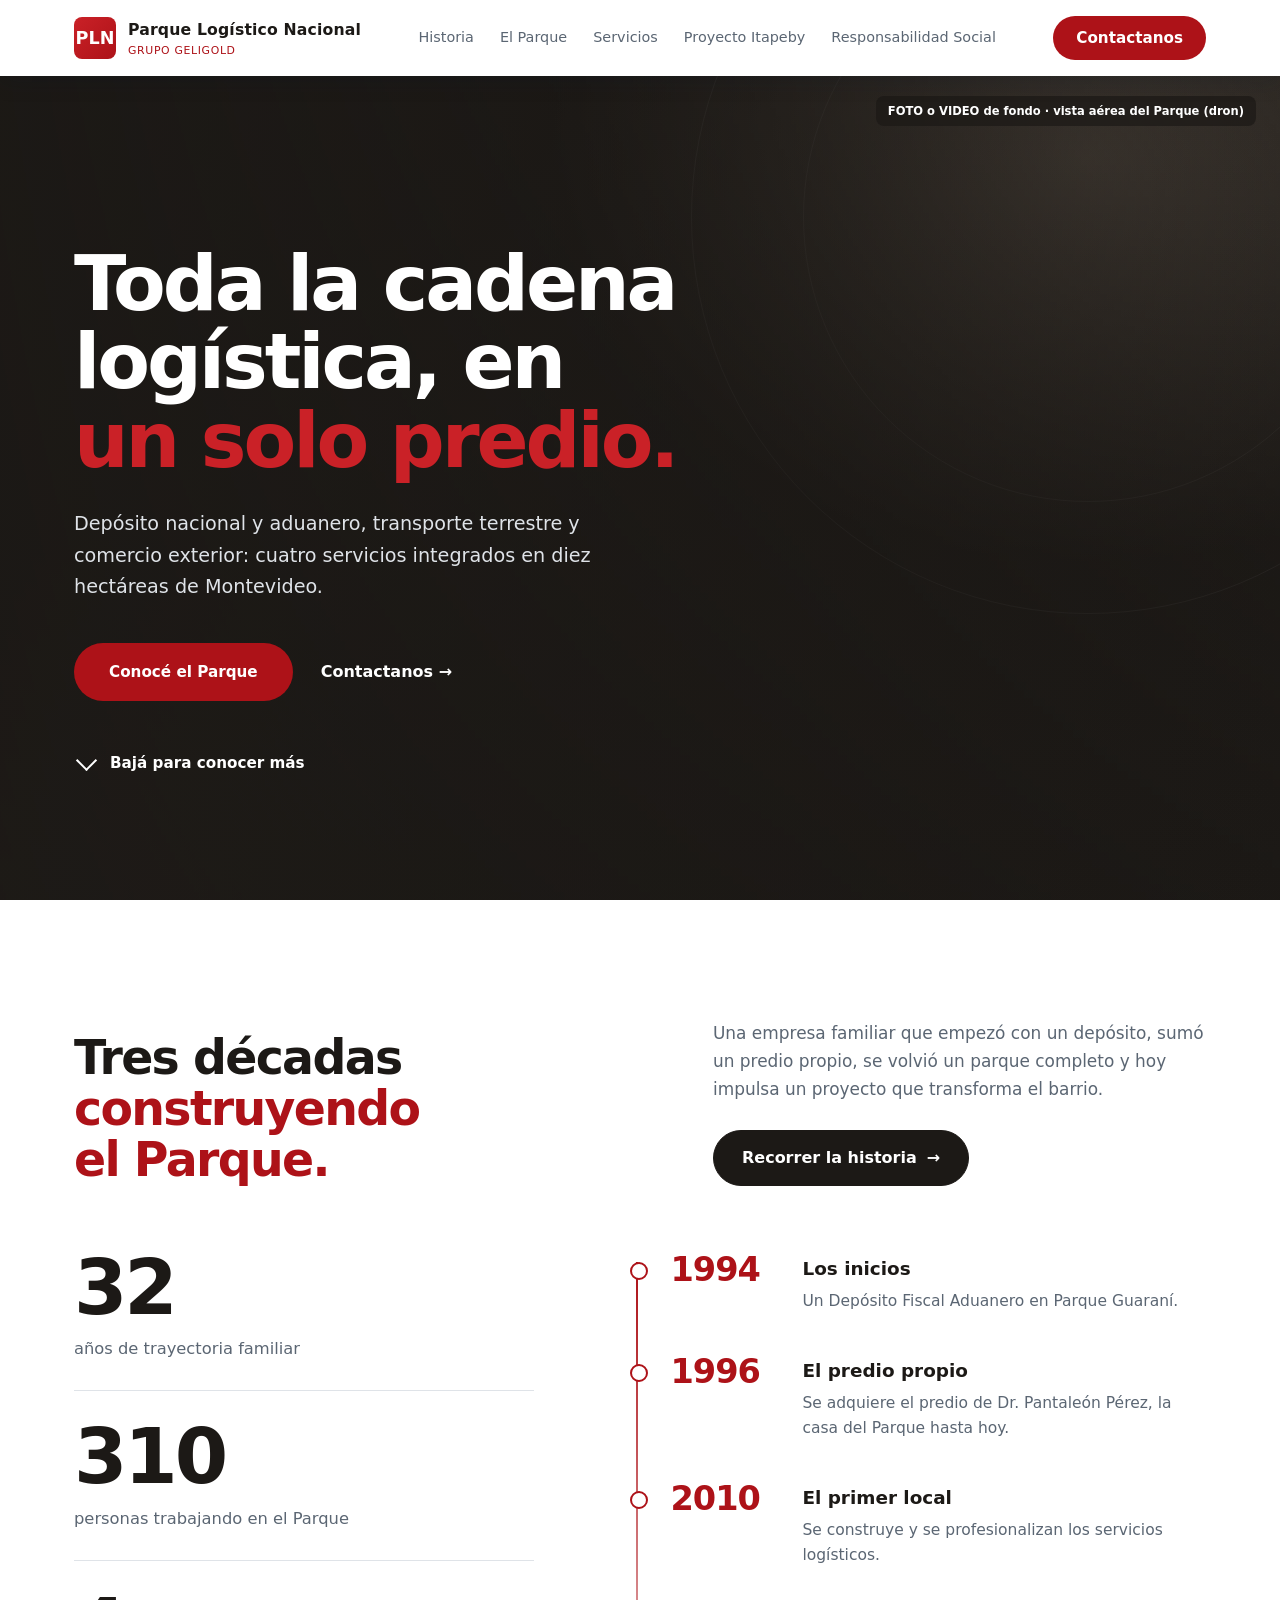
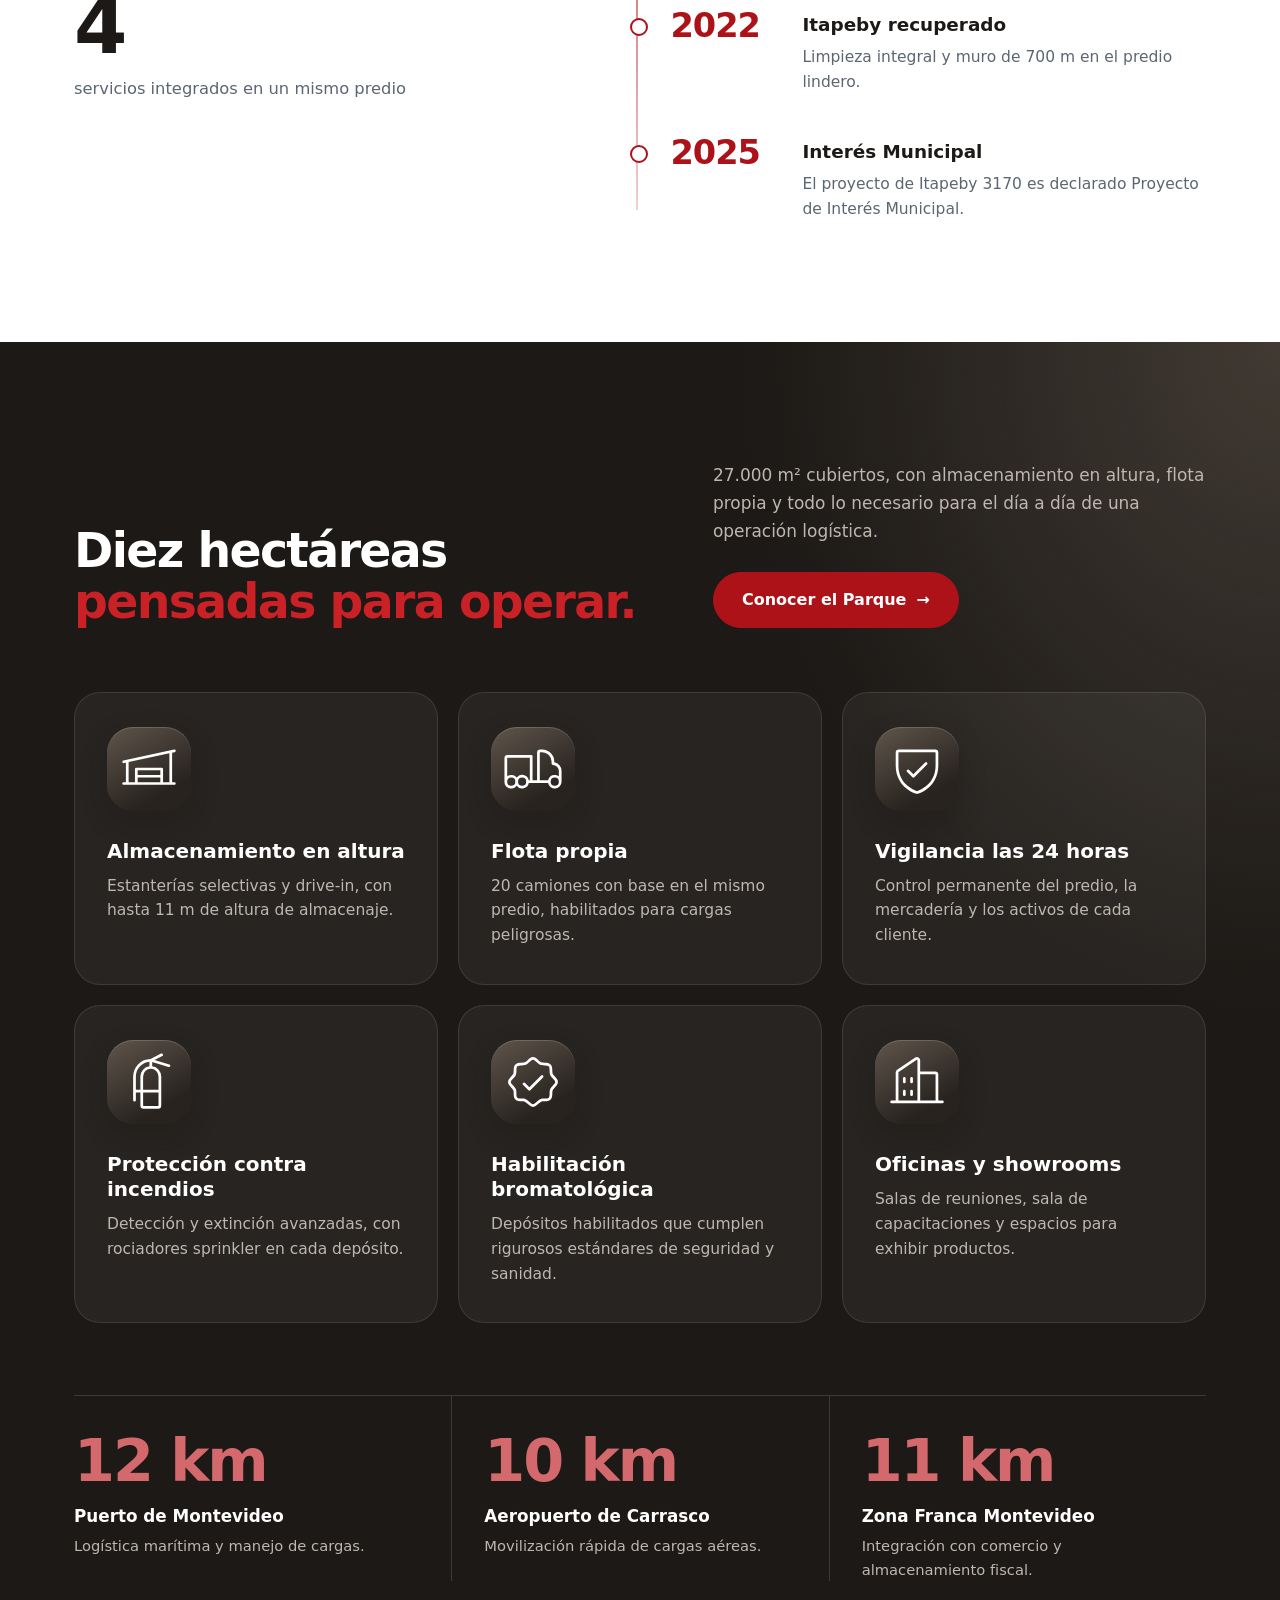
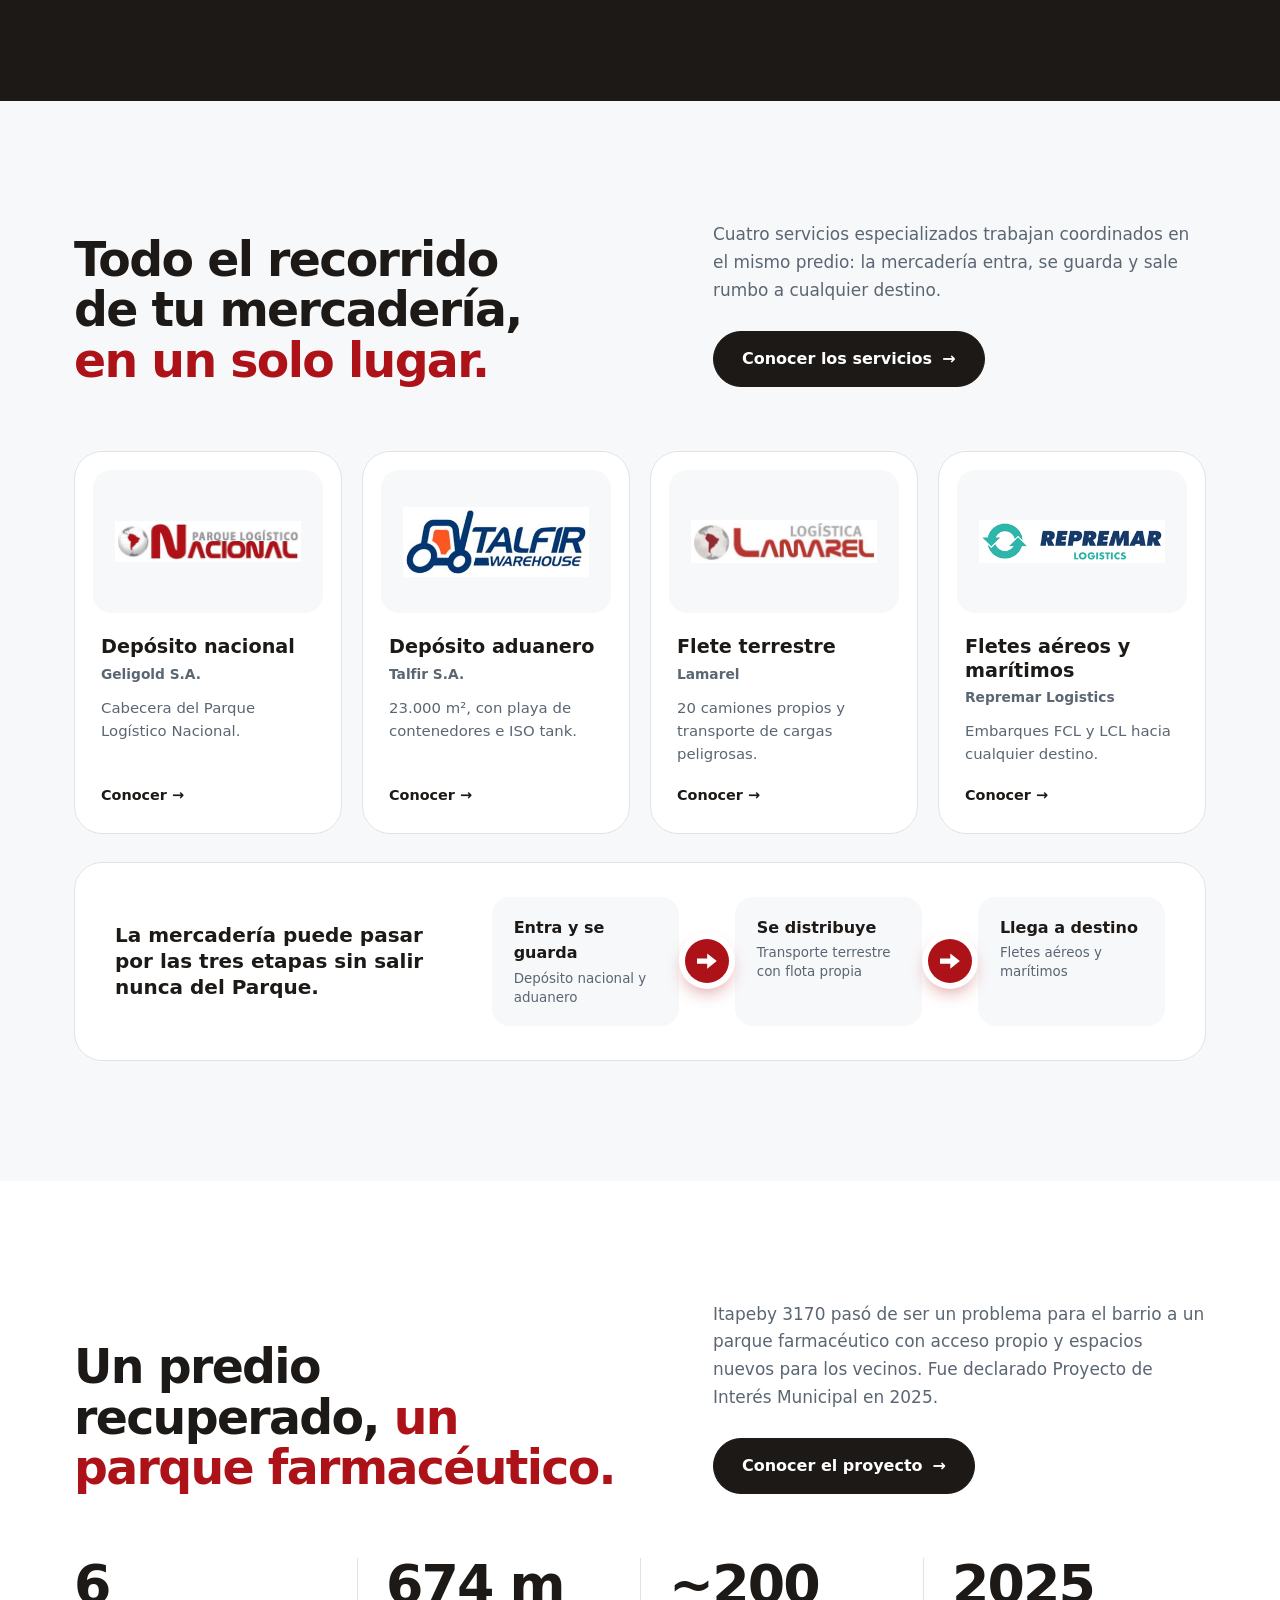
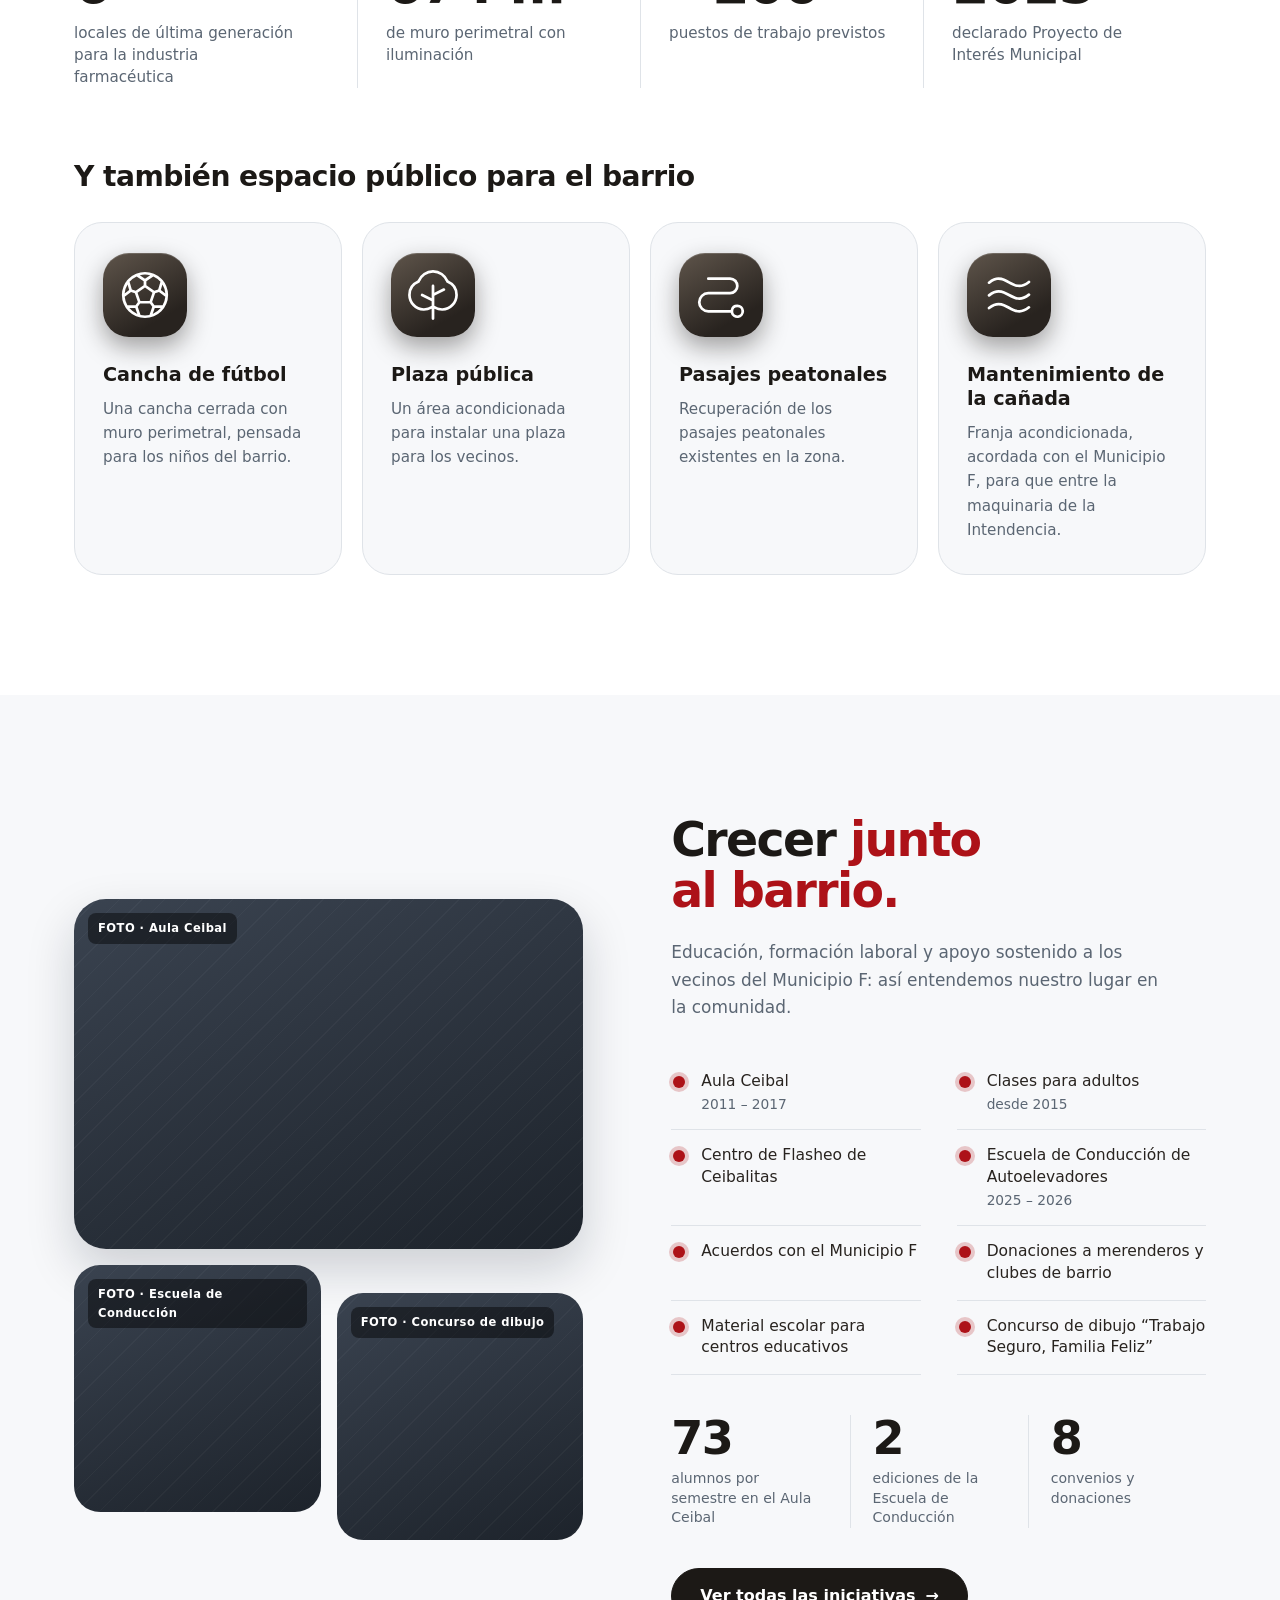
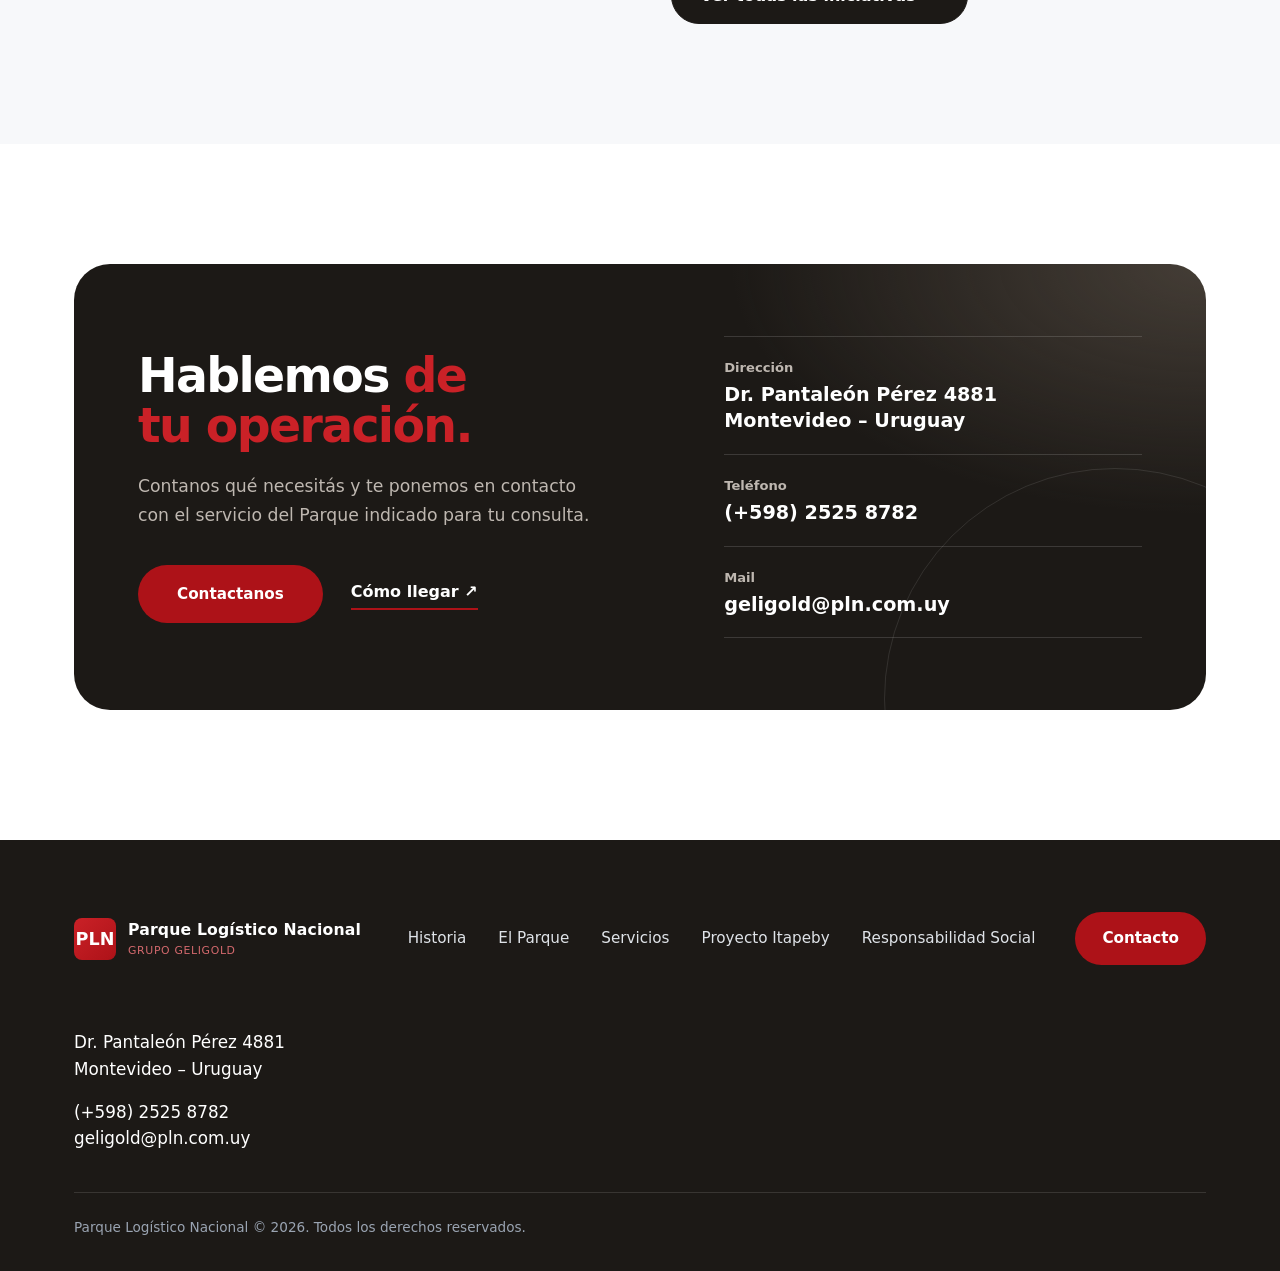
==== commit e8a6e7f6: "Merge pull request #20 from santicarassale27-create/inicio-rediseno Inicio: landing que resume todas" ====
--- a/index.html
+++ b/index.html
@@ -7,7 +7,7 @@
 <meta name="description" content="Parque Logístico Nacional (PLN): 10 hectáreas en Montevideo con depósito aduanero, playa de contenedores, flota propia y fletes aéreos y marítimos. Historia, empresas y compromiso social.">
 <link rel="stylesheet" href="css/style.css">
 </head>
-<body>
+<body class="pagina-inicio">
 
 <header class="site-header">
   <div class="container nav-wrap">
@@ -34,175 +34,215 @@
   </div>
 </header>
 
-<section class="hero">
-  <div class="hero-photo-note">Foto genérica — a reemplazar por foto real del Parque</div>
-  <div class="container hero-inner">
-    <div class="eyebrow">Desde 1994 · Montevideo, Uruguay</div>
-    <h1>El <span>hub logístico</span> más completo del Parque Guaraní</h1>
-    <p>El Parque Logístico Nacional reúne depósito aduanero, playa de contenedores, flota propia y fletes aéreos y marítimos en un predio de 10 hectáreas, con más de 30 años de trayectoria familiar y un fuerte compromiso con la comunidad del Municipio F.</p>
-    <div class="hero-actions">
-      <a href="parque.html" class="btn btn-primary">Conocer el Parque</a>
-      <a href="historia.html" class="btn btn-outline">Nuestra Historia</a>
-    </div>
-  </div>
-</section>
-
-<section class="stats-strip">
-  <div class="container">
-    <div class="grid grid-4">
-      <div><strong>27.000 m²</strong><span>Cubiertos, hasta 11 m de altura</span></div>
-      <div><strong>23.000 m²</strong><span>Depósito aduanero habilitado</span></div>
-      <div><strong>20</strong><span>Camiones de flota propia</span></div>
-      <div><strong>12 km</strong><span>Al Puerto de Montevideo</span></div>
-    </div>
-  </div>
-</section>
-
-<section>
-  <div class="container">
-    <div class="eyebrow">Nuestra historia</div>
-    <h2 class="section-title">Más de tres décadas construyendo el Parque</h2>
-    <p class="section-lead">Desde un depósito fiscal aduanero en 1994 hasta ser declarados Proyecto de Interés Municipal en 2025.</p>
-
-    <div class="mini-timeline">
-      <div class="mini-timeline-item">
-        <span class="mini-timeline-year">1994</span>
-        <p>Inicios en Parque Guaraní con un depósito fiscal aduanero.</p>
-      </div>
-      <div class="mini-timeline-item">
-        <span class="mini-timeline-year">2010</span>
-        <p>Construcción del primer local y profesionalización logística.</p>
-      </div>
-      <div class="mini-timeline-item">
-        <span class="mini-timeline-year">2022</span>
-        <p>Adquisición y limpieza integral del predio de Itapeby 3170.</p>
-      </div>
-      <div class="mini-timeline-item">
-        <span class="mini-timeline-year">2025</span>
-        <p>Declarado Proyecto de Interés Municipal por el Municipio F.</p>
-      </div>
-    </div>
-
-    <div style="text-align:center; margin-top:36px;">
-      <a href="historia.html" class="btn btn-outline-dark">Ver toda la historia</a>
-    </div>
-  </div>
-</section>
-
-<section>
-  <div class="container">
-    <div class="eyebrow">Quiénes somos</div>
-    <h2 class="section-title">Infraestructura de última generación</h2>
-    <p class="section-lead">Hoy el Parque Logístico Nacional es un parque integral: infraestructura de última generación, servicios de depósito, transporte y comercio exterior, y un compromiso social sostenido con el barrio y el Municipio F.</p>
-
-    <div class="feature">
-      <div>
-        <h3>Capacidad, seguridad y servicios</h3>
-        <p style="color:var(--gray-600); margin: 14px 0;">27.000 m² cubiertos, estanterías selectivas y drive-in, habilitación bromatológica, sistemas de seguridad y extinción de incendios las 24 horas, oficinas, salas de capacitación y showrooms.</p>
-        <ul class="check-list" style="margin-top:18px;">
-          <li>Depósito aduanero fiscal de 23.000 m²</li>
-          <li>Playa de contenedores con máquina containera propia</li>
-          <li>Flota propia de 20 camiones y fletes aéreos/marítimos</li>
-        </ul>
-        <a href="parque.html" class="btn btn-outline-dark" style="margin-top:24px;">Ver infraestructura completa</a>
-      </div>
-      <div class="feature-media">
-        <div class="media-placeholder">Foto de instalaciones / depósito<br>(placeholder)</div>
-      </div>
-    </div>
-  </div>
-</section>
-
-<section class="section-alt">
-  <div class="container">
-    <div class="eyebrow">Ecosistema</div>
-    <h2 class="section-title">Empresas que operan dentro del Parque</h2>
-    <p class="section-lead">Geligold S.A. lidera el proyecto, junto a otras empresas especializadas que operan de forma coordinada dentro del mismo predio, cubriendo depósito aduanero, flete terrestre y fletes aéreos y marítimos.</p>
-    <div class="grid grid-4">
-      <div class="card">
-        <div class="card-icon">G</div>
-        <h3>Geligold S.A.</h3>
-        <p>Depósito aduanero y cabecera del Parque Logístico Nacional.</p>
-      </div>
-      <div class="card">
-        <div class="card-icon">T</div>
-        <h3>Talfir S.A.</h3>
-        <p>Depósito fiscal aduanero, almacenamiento sin pago de tributos.</p>
-      </div>
-      <div class="card">
-        <div class="card-icon">L</div>
-        <h3>Lamarel</h3>
-        <p>Flete terrestre con flota propia y unidades especializadas.</p>
-      </div>
-      <div class="card">
-        <div class="card-icon">R</div>
-        <h3>Repremar Logistics</h3>
-        <p>Fletes aéreos y marítimos, embarques FCL y LCL.</p>
-      </div>
-    </div>
-    <div style="text-align:center; margin-top:36px;">
-      <a href="empresas.html" class="btn btn-outline-dark">Conocer las empresas en detalle</a>
-    </div>
-  </div>
-</section>
-
-<section>
-  <div class="container">
-    <div class="feature reverse">
-      <div class="feature-media">
-        <div class="media-placeholder">Render / foto del Proyecto Itapeby<br>(placeholder)</div>
-      </div>
-      <div>
-        <div class="badge">Proyecto de Interés Municipal · 2025</div>
-        <h2 class="section-title" style="margin-top:18px;">Proyecto Itapeby 3170</h2>
-        <p style="color:var(--gray-600); margin-bottom:18px;">Seis locales de última generación orientados a la industria farmacéutica, más mejoras urbanas: plaza pública, cancha de fútbol para los niños del barrio y recuperación de pasajes peatonales. Declarado Proyecto de Interés Municipal por el Municipio F en marzo de 2025.</p>
-        <ul class="check-list">
-          <li>+200 nuevas fuentes de trabajo estimadas para la zona</li>
-          <li>Fármaco Uruguayo S.A. y Laboratorio Gador ya instalados</li>
-          <li>Plaza pública y cancha de fútbol cerrada para el barrio</li>
-        </ul>
-        <a href="proyecto.html" class="btn btn-outline-dark" style="margin-top:24px;">Conocer el proyecto</a>
-      </div>
-    </div>
-  </div>
-</section>
-
-<section class="section-alt">
-  <div class="container">
-    <div class="eyebrow">Responsabilidad social</div>
-    <h2 class="section-title">Compromiso con el barrio y el Municipio F</h2>
-    <p class="section-lead">Más allá de la actividad logística, trabajamos junto a la comunidad: educación, formación laboral y donaciones sostenidas en el tiempo.</p>
-    <div class="grid grid-3">
-      <div class="card">
-        <div class="card-icon">A</div>
-        <h3>Aula Ceibal</h3>
-        <p>Cursos gratuitos para niños y adultos del barrio entre 2011 y 2017, con merienda y entrega de diplomas.</p>
-      </div>
-      <div class="card">
-        <div class="card-icon">E</div>
-        <h3>Escuela de Conducción de Autoelevadores</h3>
-        <p>Capacitación 2025-2026 junto al Municipio F para jóvenes del Centro Público de Empleo y personas en proceso de inserción laboral.</p>
-      </div>
-      <div class="card">
-        <div class="card-icon">D</div>
-        <h3>Donaciones y convenios</h3>
-        <p>Apoyo sostenido a centros merenderos, clubes de barrio, escuelas y al Centro Cultural El Hornero.</p>
-      </div>
-    </div>
-    <div style="text-align:center; margin-top:36px;">
-      <a href="responsabilidad-social.html" class="btn btn-outline-dark">Ver todas las iniciativas</a>
-    </div>
-  </div>
-</section>
-
-<section>
-  <div class="container">
-    <div class="cta-band">
-      <div>
-        <h2>¿Querés conocer más sobre el Parque Logístico Nacional?</h2>
-        <p>Escribinos y te contamos todo sobre nuestra historia, infraestructura y proyectos en curso.</p>
-      </div>
-      <a href="contacto.html" class="btn btn-primary">Contactanos</a>
+<!-- =========================================================
+     INICIO: resumen de todas las secciones (estilo propio, prefijo "in-", cuelga de <body class="pagina-inicio">).
+     Todas las secciones usan la misma cabecera (.in-cab: título a la izquierda; texto y botón a la derecha)
+     y alternan fondo oscuro / claro. Los datos salen de las otras páginas: si cambian allá, se actualizan acá.
+     El plano 3D de Proyecto lo genera herramientas/generar-plano.py (no editar a mano).
+     ========================================================= -->
+
+<!-- ============ PORTADA: foto o video de fondo a pantalla completa ============ -->
+<section class="in-hero">
+  <!-- FONDO. Cuando lleguen la foto o el video del dron:
+       · Foto: ponerle a este div style="background-image:url(img/portada.jpg)".
+       · Video: pegar adentro  <video autoplay muted loop playsinline poster="img/portada.jpg"><source src="img/portada.mp4" type="video/mp4"></video>
+       y borrar el cartelito .in-hero-nota. Mientras tanto se ve un fondo dibujado. -->
+  <div class="in-hero-fondo" aria-hidden="true"><span class="in-orbita"></span></div>
+  <span class="in-hero-nota">FOTO o VIDEO de fondo · vista aérea del Parque (dron)</span>
+  <div class="container in-hero-contenido">
+    <h1>Toda la cadena logística, en <span>un solo predio.</span></h1>
+    <p>Depósito nacional y aduanero, transporte terrestre y comercio exterior: cuatro servicios integrados en diez hectáreas de Montevideo.</p>
+    <div class="in-hero-botones">
+      <a href="parque.html" class="btn btn-primary">Conocé el Parque</a>
+      <a href="contacto.html" class="in-hero-link">Contactanos <span aria-hidden="true">→</span></a>
+    </div>
+  </div>
+  <!-- Invitación a bajar: lleva a la primera sección -->
+  <div class="in-hero-pie">
+    <div class="container">
+      <a href="#historia" class="in-hero-bajar"><span class="in-hero-bajar-flecha" aria-hidden="true"></span>Bajá para conocer más</a>
+    </div>
+  </div>
+</section>
+
+<!-- ============ HISTORIA ============ -->
+<section class="in-sec" id="historia">
+  <div class="container">
+    <div class="in-cab">
+      <h2 class="hist-anim">Tres décadas <span class="in-oro">construyendo el Parque.</span></h2>
+      <div class="in-cab-der hist-anim">
+        <p>Una empresa familiar que empezó con un depósito, sumó un predio propio, se volvió un parque completo y hoy impulsa un proyecto que transforma el barrio.</p>
+        <a href="historia.html" class="in-boton">Recorrer la historia <span aria-hidden="true">→</span></a>
+      </div>
+    </div>
+    <div class="in-historia">
+      <dl class="in-pila hist-anim">
+        <div><dt data-counter>32</dt><dd>años de trayectoria familiar</dd></div>
+        <div><dt data-counter>310</dt><dd>personas trabajando en el Parque</dd></div>
+        <div><dt data-counter>4</dt><dd>servicios integrados en un mismo predio</dd></div>
+      </dl>
+      <ol class="in-hitos hist-anim">
+          <li><span class="in-hito-anio">1994</span><div><strong>Los inicios</strong><p>Un Depósito Fiscal Aduanero en Parque Guaraní.</p></div></li>
+          <li><span class="in-hito-anio">1996</span><div><strong>El predio propio</strong><p>Se adquiere el predio de Dr. Pantaleón Pérez, la casa del Parque hasta hoy.</p></div></li>
+          <li><span class="in-hito-anio">2010</span><div><strong>El primer local</strong><p>Se construye y se profesionalizan los servicios logísticos.</p></div></li>
+          <li><span class="in-hito-anio">2022</span><div><strong>Itapeby recuperado</strong><p>Limpieza integral y muro de 700 m en el predio lindero.</p></div></li>
+          <li><span class="in-hito-anio">2025</span><div><strong>Interés Municipal</strong><p>El proyecto de Itapeby 3170 es declarado Proyecto de Interés Municipal.</p></div></li>
+      </ol>
+    </div>
+  </div>
+</section>
+
+<!-- Íconos de las tarjetas: Phosphor Icons, estilo "light" (licencia MIT). El dibujo está copiado acá adentro: no hace falta instalar nada. -->
+<!-- ============ EL PARQUE (fondo oscuro) ============ -->
+<section class="in-sec in-sec--oscura">
+  <div class="container">
+    <div class="in-cab">
+      <h2 class="hist-anim">Diez hectáreas <span class="in-oro">pensadas para operar.</span></h2>
+      <div class="in-cab-der hist-anim">
+        <p>27.000 m² cubiertos, con almacenamiento en altura, flota propia y todo lo necesario para el día a día de una operación logística.</p>
+        <a href="parque.html" class="in-boton in-boton--dorado">Conocer el Parque <span aria-hidden="true">→</span></a>
+      </div>
+    </div>
+    <div class="in-infra-grid">
+        <article class="in-infra hist-anim"><span class="in-infra-ico"><svg class="in-ph" viewBox="0 0 256 256" aria-hidden="true"><path d="M240,186H230V56.28l11.26-2.41a6,6,0,1,0-2.52-11.74l-224,48a6,6,0,0,0,2.52,11.74L26,100v86H16a6,6,0,0,0,0,12H240a6,6,0,0,0,0-12ZM38,97.42,218,58.85V186H190V128a6,6,0,0,0-6-6H72a6,6,0,0,0-6,6v58H38ZM178,154H78V134H178ZM78,166H178v20H78Z"/></svg></span><h3>Almacenamiento en altura</h3><p>Estanterías selectivas y drive-in, con hasta 11 m de altura de almacenaje.</p></article>
+        <article class="in-infra hist-anim"><span class="in-infra-ico"><svg class="in-ph" viewBox="0 0 256 256" aria-hidden="true"><path d="M222,98.47V96a54.06,54.06,0,0,0-54-54h-8a14,14,0,0,0-14,14V178H126V72a6,6,0,0,0-6-6H16A14,14,0,0,0,2,80V184a30,30,0,0,0,54,18,30,30,0,0,0,53.4-12h85.2a30,30,0,0,0,59.4-6V136A38.07,38.07,0,0,0,222,98.47ZM158,56a2,2,0,0,1,2-2h8a42,42,0,0,1,42,42v8a6,6,0,0,0,6,6,26,26,0,0,1,26,26v24a30,30,0,0,0-47.4,18H158ZM16,78h98V178h-4.6A30,30,0,0,0,56,166a30,30,0,0,0-42-6V80A2,2,0,0,1,16,78ZM32,202a18,18,0,1,1,18-18A18,18,0,0,1,32,202Zm48,0a18,18,0,1,1,18-18A18,18,0,0,1,80,202Zm144,0a18,18,0,1,1,18-18A18,18,0,0,1,224,202Z"/></svg></span><h3>Flota propia</h3><p>20 camiones con base en el mismo predio, habilitados para cargas peligrosas.</p></article>
+        <article class="in-infra hist-anim"><span class="in-infra-ico"><svg class="in-ph" viewBox="0 0 256 256" aria-hidden="true"><path d="M208,42H48A14,14,0,0,0,34,56v56c0,51.94,25.12,83.4,46.2,100.64,22.73,18.6,45.27,24.89,46.22,25.15a6,6,0,0,0,3.16,0c.95-.26,23.49-6.55,46.22-25.15C196.88,195.4,222,163.94,222,112V56A14,14,0,0,0,208,42Zm2,70c0,37.76-13.94,68.39-41.44,91.06A131.17,131.17,0,0,1,128,225.72a130.94,130.94,0,0,1-40.56-22.66C59.94,180.39,46,149.76,46,112V56a2,2,0,0,1,2-2H208a2,2,0,0,1,2,2ZM172.24,99.76a6,6,0,0,1,0,8.48l-56,56a6,6,0,0,1-8.48,0l-24-24a6,6,0,0,1,8.48-8.48L112,151.51l51.76-51.75A6,6,0,0,1,172.24,99.76Z"/></svg></span><h3>Vigilancia las 24 horas</h3><p>Control permanente del predio, la mercadería y los activos de cada cliente.</p></article>
+        <article class="in-infra hist-anim"><span class="in-infra-ico"><svg class="in-ph" viewBox="0 0 256 256" aria-hidden="true"><path d="M217.72,50.25,152.21,30.6l34.47-17.23a6,6,0,1,0-5.36-10.74L134.51,26A78.07,78.07,0,0,0,58,104V208a6,6,0,0,0,12,0V174H90v58a14,14,0,0,0,14,14h64a14,14,0,0,0,14-14V104a46.07,46.07,0,0,0-40-45.6V40.07l72.27,21.68A6.14,6.14,0,0,0,216,62a6,6,0,0,0,1.72-11.75ZM70,162V104a66.07,66.07,0,0,1,60-65.71V58.4A46.07,46.07,0,0,0,90,104v58Zm98,72H104a2,2,0,0,1-2-2V174h68v58A2,2,0,0,1,168,234Zm2-130v58H102V104a34,34,0,0,1,68,0Z"/></svg></span><h3>Protección contra incendios</h3><p>Detección y extinción avanzadas, con rociadores sprinkler en cada depósito.</p></article>
+        <article class="in-infra hist-anim"><span class="in-infra-ico"><svg class="in-ph" viewBox="0 0 256 256" aria-hidden="true"><path d="M224.42,104.2c-3.9-4.07-7.93-8.27-9.55-12.18-1.5-3.63-1.58-9-1.67-14.68-.14-9.38-.3-20-7.42-27.12S188,42.94,178.66,42.8c-5.68-.09-11-.17-14.68-1.67-3.91-1.62-8.11-5.65-12.18-9.55C145.16,25.22,137.64,18,128,18s-17.16,7.22-23.8,13.58c-4.07,3.9-8.27,7.93-12.18,9.55-3.63,1.5-9,1.58-14.68,1.67-9.38.14-20,.3-27.12,7.42S42.94,68,42.8,77.34c-.09,5.68-.17,11-1.67,14.68-1.62,3.91-5.65,8.11-9.55,12.18C25.22,110.84,18,118.36,18,128s7.22,17.16,13.58,23.8c3.9,4.07,7.93,8.27,9.55,12.18,1.5,3.63,1.58,9,1.67,14.68.14,9.38.3,20,7.42,27.12S68,213.06,77.34,213.2c5.68.09,11,.17,14.68,1.67,3.91,1.62,8.11,5.65,12.18,9.55C110.84,230.78,118.36,238,128,238s17.16-7.22,23.8-13.58c4.07-3.9,8.27-7.93,12.18-9.55,3.63-1.5,9-1.58,14.68-1.67,9.38-.14,20-.3,27.12-7.42s7.28-17.74,7.42-27.12c.09-5.68.17-11,1.67-14.68,1.62-3.91,5.65-8.11,9.55-12.18C230.78,145.16,238,137.64,238,128S230.78,110.84,224.42,104.2Zm-8.66,39.3c-4.67,4.86-9.5,9.9-12,15.9-2.38,5.74-2.48,12.52-2.58,19.08-.11,7.44-.23,15.14-3.9,18.82s-11.38,3.79-18.82,3.9c-6.56.1-13.34.2-19.08,2.58-6,2.48-11,7.31-15.91,12-5.25,5-10.68,10.24-15.49,10.24s-10.24-5.21-15.5-10.24c-4.86-4.67-9.9-9.5-15.9-12-5.74-2.38-12.52-2.48-19.08-2.58-7.44-.11-15.14-.23-18.82-3.9s-3.79-11.38-3.9-18.82c-.1-6.56-.2-13.34-2.58-19.08-2.48-6-7.31-11-12-15.91C35.21,138.24,30,132.81,30,128s5.21-10.24,10.24-15.5c4.67-4.86,9.5-9.9,12-15.9,2.38-5.74,2.48-12.52,2.58-19.08.11-7.44.23-15.14,3.9-18.82s11.38-3.79,18.82-3.9c6.56-.1,13.34-.2,19.08-2.58,6-2.48,11-7.31,15.91-12C117.76,35.21,123.19,30,128,30s10.24,5.21,15.5,10.24c4.86,4.67,9.9,9.5,15.9,12,5.74,2.38,12.52,2.48,19.08,2.58,7.44.11,15.14.23,18.82,3.9s3.79,11.38,3.9,18.82c.1,6.56.2,13.34,2.58,19.08,2.48,6,7.31,11,12,15.91,5,5.25,10.24,10.68,10.24,15.49S220.79,138.24,215.76,143.5ZM172.24,99.76a6,6,0,0,1,0,8.48l-56,56a6,6,0,0,1-8.48,0l-24-24a6,6,0,0,1,8.48-8.48L112,151.51l51.76-51.75A6,6,0,0,1,172.24,99.76Z"/></svg></span><h3>Habilitación bromatológica</h3><p>Depósitos habilitados que cumplen rigurosos estándares de seguridad y sanidad.</p></article>
+        <article class="in-infra hist-anim"><span class="in-infra-ico"><svg class="in-ph" viewBox="0 0 256 256" aria-hidden="true"><path d="M240,210H222V96a14,14,0,0,0-14-14H142V32a14,14,0,0,0-21.77-11.64l-80,53.33A14,14,0,0,0,34,85.34V210H16a6,6,0,0,0,0,12H240a6,6,0,0,0,0-12ZM208,94a2,2,0,0,1,2,2V210H142V94ZM46,85.34a2,2,0,0,1,.89-1.66l80-53.34A2,2,0,0,1,130,32V210H46ZM110,112v16a6,6,0,0,1-12,0V112a6,6,0,0,1,12,0Zm-32,0v16a6,6,0,0,1-12,0V112a6,6,0,0,1,12,0Zm0,56v16a6,6,0,0,1-12,0V168a6,6,0,0,1,12,0Zm32,0v16a6,6,0,0,1-12,0V168a6,6,0,0,1,12,0Z"/></svg></span><h3>Oficinas y showrooms</h3><p>Salas de reuniones, sala de capacitaciones y espacios para exhibir productos.</p></article>
+    </div>
+    <ul class="in-ubic hist-anim">
+      <li><strong>12 km</strong><span>Puerto de Montevideo</span><em>Logística marítima y manejo de cargas.</em></li>
+      <li><strong>10 km</strong><span>Aeropuerto de Carrasco</span><em>Movilización rápida de cargas aéreas.</em></li>
+      <li><strong>11 km</strong><span>Zona Franca Montevideo</span><em>Integración con comercio y almacenamiento fiscal.</em></li>
+    </ul>
+  </div>
+</section>
+
+<!-- ============ SERVICIOS (el bloque que les gustó; se llaman "servicios", no "empresas") ============ -->
+<section class="in-sec in-sec--gris" id="servicios">
+  <div class="container">
+    <div class="in-cab">
+      <h2 class="hist-anim">Todo el recorrido de tu mercadería, <span class="in-oro">en un solo lugar.</span></h2>
+      <div class="in-cab-der hist-anim">
+        <p>Cuatro servicios especializados trabajan coordinados en el mismo predio: la mercadería entra, se guarda y sale rumbo a cualquier destino.</p>
+        <a href="empresas.html" class="in-boton">Conocer los servicios <span aria-hidden="true">→</span></a>
+      </div>
+    </div>
+
+    <div class="in-emp-grid">
+      <a href="empresas.html#geligold" class="in-emp hist-anim">
+        <span class="in-emp-logo"><img src="img/logos/pln.png" alt="Geligold S.A." loading="lazy"></span>
+        <h3>Depósito nacional</h3><span class="in-emp-marca">Geligold S.A.</span>
+        <p>Cabecera del Parque Logístico Nacional.</p>
+        <span class="in-emp-mas">Conocer <span aria-hidden="true">→</span></span>
+      </a>
+      <a href="empresas.html#talfir" class="in-emp hist-anim">
+        <span class="in-emp-logo"><img src="img/logos/talfir.png" alt="Talfir S.A." loading="lazy"></span>
+        <h3>Depósito aduanero</h3><span class="in-emp-marca">Talfir S.A.</span>
+        <p>23.000 m², con playa de contenedores e ISO tank.</p>
+        <span class="in-emp-mas">Conocer <span aria-hidden="true">→</span></span>
+      </a>
+      <a href="empresas.html#lamarel" class="in-emp hist-anim">
+        <span class="in-emp-logo"><img src="img/logos/lamarel.png" alt="Lamarel" loading="lazy"></span>
+        <h3>Flete terrestre</h3><span class="in-emp-marca">Lamarel</span>
+        <p>20 camiones propios y transporte de cargas peligrosas.</p>
+        <span class="in-emp-mas">Conocer <span aria-hidden="true">→</span></span>
+      </a>
+      <a href="empresas.html#repremar" class="in-emp hist-anim">
+        <span class="in-emp-logo"><img src="img/logos/repremar.png" alt="Repremar Logistics" loading="lazy"></span>
+        <h3>Fletes aéreos y marítimos</h3><span class="in-emp-marca">Repremar Logistics</span>
+        <p>Embarques FCL y LCL hacia cualquier destino.</p>
+        <span class="in-emp-mas">Conocer <span aria-hidden="true">→</span></span>
+      </a>
+    </div>
+
+    <div class="in-flujo hist-anim">
+      <p class="in-flujo-tit">La mercadería puede pasar por las tres etapas sin salir nunca del Parque.</p>
+      <ol>
+        <li><strong>Entra y se guarda</strong><span>Depósito nacional y aduanero</span></li>
+        <li><strong>Se distribuye</strong><span>Transporte terrestre con flota propia</span></li>
+        <li><strong>Llega a destino</strong><span>Fletes aéreos y marítimos</span></li>
+      </ol>
+    </div>
+  </div>
+</section>
+
+<!-- ============ PROYECTO ITAPEBY: cifras + lo que se hace para el barrio ============
+     (El plano 3D está en El Parque; acá no se muestra por ahora.) -->
+<section class="in-sec">
+  <div class="container">
+    <div class="in-cab">
+      <h2 class="hist-anim">Un predio recuperado, <span class="in-oro">un parque farmacéutico.</span></h2>
+      <div class="in-cab-der hist-anim">
+        <p>Itapeby 3170 pasó de ser un problema para el barrio a un parque farmacéutico con acceso propio y espacios nuevos para los vecinos. Fue declarado Proyecto de Interés Municipal en 2025.</p>
+        <a href="proyecto.html" class="in-boton">Conocer el proyecto <span aria-hidden="true">→</span></a>
+      </div>
+    </div>
+    <dl class="in-fila-cifras hist-anim">
+      <div><dt data-counter>6</dt><dd>locales de última generación para la industria farmacéutica</dd></div>
+      <div><dt data-counter>700 m</dt><dd>de muro perimetral con iluminación</dd></div>
+      <div><dt>~200</dt><dd>puestos de trabajo previstos</dd></div>
+      <div><dt>2025</dt><dd>declarado Proyecto de Interés Municipal</dd></div>
+    </dl>
+    <h3 class="in-subtitulo hist-anim">Y también espacio público para el barrio</h3>
+    <div class="in-barrio-grid">
+      <article class="in-barrio hist-anim"><span class="in-barrio-ico"><svg class="in-ph" viewBox="0 0 256 256" aria-hidden="true"><path d="M128,26A102,102,0,1,0,230,128,102.12,102.12,0,0,0,128,26Zm77.67,147.42H169.89L159.41,159l13.29-38.72,17-5.51,27.94,21.43A89.38,89.38,0,0,1,205.67,173.42Zm-119.56,0H50.33A89.38,89.38,0,0,1,38.38,136.2l27.94-21.43,17,5.51L96.59,159ZM51,81.42l7.24,24.41-20,15.34A89.47,89.47,0,0,1,51,81.42ZM107.56,154,95.15,117.86,128,95.28l32.85,22.58L148.44,154Zm90.19-48.17L205,81.42a89.47,89.47,0,0,1,12.75,39.75Zm-1.66-36.62L186,103.35l-17,5.53-35-24V67.16l30.9-21.24A90.3,90.3,0,0,1,196.09,69.21ZM150.92,41,128,56.72,105.08,41a90.22,90.22,0,0,1,45.84,0ZM91.11,45.91,122,67.16V84.84l-35,24-17-5.53L59.91,69.21A90.4,90.4,0,0,1,91.11,45.91ZM58.75,185.42H84.93l9.19,26A90.37,90.37,0,0,1,58.75,185.42Zm49.68,30.43L95.88,180.39,106.34,166h43.32l10.46,14.39-12.55,35.46a90.14,90.14,0,0,1-39.14,0Zm53.45-4.48,9.19-26h26.18A90.37,90.37,0,0,1,161.88,211.37Z"/></svg></span><h3>Cancha de fútbol</h3><p>Una cancha cerrada con muro perimetral, pensada para los niños del barrio.</p></article>
+      <article class="in-barrio hist-anim"><span class="in-barrio-ico"><svg class="in-ph" viewBox="0 0 256 256" aria-hidden="true"><path d="M196.55,64.09a74,74,0,0,0-137.1,0A69.71,69.71,0,0,0,18,127.8C17.9,164.91,49.13,197,86.19,198A70.32,70.32,0,0,0,122,189.16V232a6,6,0,0,0,12,0V189.16A70.1,70.1,0,0,0,168,198l1.77,0C206.87,197,238.1,164.9,238,127.8A69.71,69.71,0,0,0,196.55,64.09ZM169.5,186A57.88,57.88,0,0,1,134,175V131.71l44.68-22.34a6,6,0,1,0-5.36-10.74L134,118.29V88a6,6,0,0,0-12,0v54.29L82.68,122.63a6,6,0,0,0-5.36,10.74L122,155.71V175a58.09,58.09,0,0,1-35.5,11c-30.71-.77-56.58-27.4-56.5-58.14A57.78,57.78,0,0,1,66.37,74.19a6,6,0,0,0,3.39-3.51,62,62,0,0,1,116.48,0,6,6,0,0,0,3.39,3.51A57.77,57.77,0,0,1,226,127.83C226.08,158.58,200.21,185.2,169.5,186Z"/></svg></span><h3>Plaza pública</h3><p>Un área acondicionada para instalar una plaza para los vecinos.</p></article>
+      <article class="in-barrio hist-anim"><span class="in-barrio-ico"><svg class="in-ph" viewBox="0 0 256 256" aria-hidden="true"><path d="M200,170a30.05,30.05,0,0,0-29.4,24H72a34,34,0,0,1,0-68h96a38,38,0,0,0,0-76H72a6,6,0,0,0,0,12h96a26,26,0,0,1,0,52H72a46,46,0,0,0,0,92h98.6A30,30,0,1,0,200,170Zm0,48a18,18,0,1,1,18-18A18,18,0,0,1,200,218Z"/></svg></span><h3>Pasajes peatonales</h3><p>Recuperación de los pasajes peatonales existentes en la zona.</p></article>
+      <article class="in-barrio hist-anim"><span class="in-barrio-ico"><svg class="in-ph" viewBox="0 0 256 256" aria-hidden="true"><path d="M220.62,178.58a6,6,0,0,1-.79,8.45c-16.87,14-32,19-45.75,19-18.19,0-34.13-8.66-48.94-16.7-26-14.12-48.44-26.31-81.31,1A6,6,0,0,1,36.17,181c39.13-32.45,68.65-16.41,94.69-2.26s48.44,26.31,81.31-1A6,6,0,0,1,220.62,178.58Zm-8.45-56.81c-32.87,27.27-55.32,15.07-81.31,1S75.3,92.54,36.17,125a6,6,0,0,0,7.66,9.25c32.87-27.27,55.32-15.08,81.31-1,14.81,8,30.75,16.71,48.94,16.71,13.79,0,28.88-5,45.75-19a6,6,0,0,0-7.66-9.24ZM43.83,78.21c32.87-27.27,55.32-15.07,81.31-1C140,85.3,155.89,94,174.08,94c13.79,0,28.88-5,45.75-19a6,6,0,1,0-7.66-9.24c-32.87,27.27-55.32,15.07-81.31,1S75.3,36.52,36.17,69a6,6,0,1,0,7.66,9.24Z"/></svg></span><h3>Mantenimiento de la cañada</h3><p>Franja acondicionada, acordada con el Municipio F, para que entre la maquinaria de la Intendencia.</p></article>
+    </div>
+  </div>
+</section>
+
+<!-- ============ RESPONSABILIDAD SOCIAL ============ -->
+<section class="in-sec in-sec--gris">
+  <div class="container in-rse">
+    <div class="in-rse-collage hist-anim">
+      <div class="foto foto--fondo in-r1"><span class="foto-label">FOTO · Aula Ceibal</span></div>
+      <div class="foto foto--fondo in-r2"><span class="foto-label">FOTO · Escuela de Conducción</span></div>
+      <div class="foto foto--fondo in-r3"><span class="foto-label">FOTO · Concurso de dibujo</span></div>
+    </div>
+    <div class="in-rse-texto">
+      <h2 class="hist-anim">Crecer <span class="in-oro">junto al barrio.</span></h2>
+      <p class="hist-anim">Educación, formación laboral y apoyo sostenido a los vecinos del Municipio F: así entendemos nuestro lugar en la comunidad.</p>
+      <ul class="in-lista hist-anim">
+          <li>Aula Ceibal <em>2011 – 2017</em></li>
+          <li>Clases para adultos <em>desde 2015</em></li>
+          <li>Centro de Flasheo de Ceibalitas</li>
+          <li>Escuela de Conducción de Autoelevadores <em>2025 – 2026</em></li>
+          <li>Acuerdos con el Municipio F</li>
+          <li>Donaciones a merenderos y clubes de barrio</li>
+          <li>Material escolar para centros educativos</li>
+          <li>Concurso de dibujo “Trabajo Seguro, Familia Feliz”</li>
+      </ul>
+      <dl class="in-trio hist-anim">
+        <div><dt data-counter>80</dt><dd>alumnos por semestre en el Aula Ceibal</dd></div>
+        <div><dt data-counter>2</dt><dd>ediciones de la Escuela de Conducción</dd></div>
+        <div><dt data-counter>9</dt><dd>convenios y donaciones</dd></div>
+      </dl>
+      <a href="responsabilidad-social.html" class="in-boton hist-anim">Ver todas las iniciativas <span aria-hidden="true">→</span></a>
+    </div>
+  </div>
+</section>
+
+<!-- ============ CONTACTO ============ -->
+<section class="in-sec in-sec--final">
+  <div class="container">
+    <div class="in-contacto hist-anim">
+      <div class="in-contacto-texto">
+        <h2>Hablemos <span class="in-oro">de tu operación.</span></h2>
+        <p>Contanos qué necesitás y te ponemos en contacto con el servicio del Parque indicado para tu consulta.</p>
+        <div class="in-contacto-botones">
+          <a href="contacto.html" class="btn btn-primary">Contactanos</a>
+          <a href="https://www.google.com/maps/search/?api=1&amp;query=Dr.%20Pantale%C3%B3n%20P%C3%A9rez%204881%2C%20Montevideo%2C%20Uruguay" class="in-contacto-link" target="_blank" rel="noopener">Cómo llegar ↗</a>
+        </div>
+      </div>
+      <ul class="in-contacto-datos">
+        <li><span>Dirección</span><strong>Dr. Pantaleón Pérez 4881<br>Montevideo – Uruguay</strong></li>
+        <li><span>Teléfono</span><a href="tel:+59825258782">(+598) 2525 8782</a></li>
+        <li><span>Mail</span><a href="mailto:geligold@pln.com.uy">geligold@pln.com.uy</a></li>
+      </ul>
     </div>
   </div>
 </section>
--- a/css/style.css
+++ b/css/style.css
@@ -135,7 +135,7 @@
 
 .btn-primary {
   background: var(--gold-500);
-  color: var(--navy-950);
+  color: var(--white);
 }
 
 .btn-primary:hover {
@@ -195,7 +195,7 @@
   align-items: center;
   justify-content: center;
   font-weight: 800;
-  color: var(--navy-950);
+  color: var(--white);
   font-size: 1.1rem;
   flex-shrink: 0;
 }
@@ -509,7 +509,7 @@
 .emp-hero .btn-outline:hover {
   background: var(--gold-500);
   border-color: var(--gold-500);
-  color: var(--navy-950);
+  color: var(--white);
 }
 
 .emp-hero::before {
@@ -994,7 +994,7 @@
   height: 20px;
   border-radius: 50%;
   background: var(--gold-500);
-  color: var(--navy-950);
+  color: var(--white);
   font-size: 0.75rem;
   font-weight: 800;
   display: flex;
@@ -1522,7 +1522,7 @@
   height: 26px;
   border-radius: 50%;
   background: var(--gold-500);
-  color: var(--navy-950);
+  color: var(--white);
   font-size: 0.85rem;
   transition: transform 0.25s ease, background 0.25s ease, color 0.25s ease;
 }
@@ -2010,7 +2010,7 @@
 .pagina-historia .hist-open-scroll:hover {
   background: var(--gold-500);
   border-color: var(--gold-500);
-  color: var(--navy-950);
+  color: var(--white);
 }
 .pagina-historia .hist-collage .foto { box-shadow: var(--shadow-lg); }
 
@@ -2857,7 +2857,7 @@
 .rse-open .hist-open-scroll:hover {
   background: var(--gold-500);
   border-color: var(--gold-500);
-  color: var(--navy-950);
+  color: var(--white);
 }
 
 /* Collage: dos fotos superpuestas, sin inclinar — look editorial, no
@@ -3886,7 +3886,7 @@
   font-family: var(--font-display);
   font-weight: 700;
   font-size: 0.85rem;
-  color: var(--navy-950);
+  color: var(--white);
 }
 
 .ct-desp-textos { display: flex; flex-direction: column; line-height: 1.25; min-width: 0; }
@@ -3954,3 +3954,497 @@
 @media (prefers-reduced-motion: reduce) {
   .ct-desp-panel, .ct-desp-flecha { transition: none; }
 }
+
+
+/* =========================================================
+   Página Inicio (rediseño): resumen de todas las secciones.
+   Todo empieza con "in-" y cuelga de <body class="pagina-inicio">.
+   Reglas de la landing: una misma cabecera en todas las secciones (.in-cab), fondos que alternan
+   oscuro / claro / gris, tarjetas redondeadas del mismo radio (24–32 px), números grandes separados por
+   líneas finas, y el dorado como único acento (una frase de cada título va en dorado).
+   ========================================================= */
+
+.in-oro { color: var(--gold-500); }
+
+/* ---------- Portada: foto o video de fondo a pantalla completa ---------- */
+.in-hero {
+  position: relative;
+  display: flex;
+  flex-direction: column;
+  justify-content: center;
+  min-height: clamp(620px, calc(100vh - 76px), 900px);
+  padding: 0;
+  overflow: hidden;
+  background: var(--navy-950);
+  color: var(--white);
+}
+
+/* Fondo: acá va la foto (background-image) o el video. Mientras no haya, se ve un fondo dibujado. */
+.in-hero-fondo {
+  position: absolute;
+  inset: 0;
+  background-color: var(--navy-950);
+  background-image:
+    radial-gradient(ellipse 60% 70% at 85% 10%, color-mix(in srgb, var(--navy-600) 70%, transparent), transparent 70%),
+    radial-gradient(ellipse 50% 60% at 0% 100%, color-mix(in srgb, var(--navy-700) 60%, transparent), transparent 70%);
+  background-size: cover;
+  background-position: center;
+  animation: in-zoom 26s ease-out both;
+}
+
+.in-hero-fondo video,
+.in-hero-fondo img { position: absolute; inset: 0; width: 100%; height: 100%; object-fit: cover; }
+
+@keyframes in-zoom { from { transform: scale(1.08); } to { transform: scale(1); } }
+
+/* Oscurece el fondo (más fuerte a la izquierda y abajo, donde va el texto) para que se lea con cualquier foto */
+.in-hero::after {
+  content: "";
+  position: absolute;
+  inset: 0;
+  background:
+    linear-gradient(90deg, color-mix(in srgb, var(--navy-950) 88%, transparent) 0%, color-mix(in srgb, var(--navy-950) 40%, transparent) 62%, transparent 100%),
+    linear-gradient(180deg, color-mix(in srgb, var(--navy-950) 30%, transparent), color-mix(in srgb, var(--navy-950) 70%, transparent));
+  pointer-events: none;
+}
+
+/* Círculo fino con un punto dorado que lo recorre muy despacio (solo se ve sobre el fondo dibujado) */
+.in-orbita {
+  position: absolute;
+  right: -16vw;
+  top: -20vw;
+  width: 62vw;
+  max-width: 940px;
+  aspect-ratio: 1;
+  border: 1px solid color-mix(in srgb, var(--white) 9%, transparent);
+  border-radius: 50%;
+  animation: in-gira 120s linear infinite;
+}
+
+.in-orbita::before { content: ""; position: absolute; inset: 14%; border: 1px solid color-mix(in srgb, var(--white) 7%, transparent); border-radius: 50%; }
+.in-orbita::after { content: ""; position: absolute; top: -6px; left: 50%; width: 12px; height: 12px; margin-left: -6px; border-radius: 50%; background: var(--gold-500); box-shadow: 0 0 22px var(--gold-500); }
+
+@keyframes in-gira { to { transform: rotate(360deg); } }
+@keyframes in-sube { from { opacity: 0; transform: translateY(26px); } to { opacity: 1; transform: none; } }
+
+/* Cartelito que marca dónde va la foto o el video (se borra cuando llegue) */
+.in-hero-nota {
+  position: absolute;
+  z-index: 3;
+  top: 20px;
+  right: 24px;
+  padding: 6px 12px;
+  border-radius: 8px;
+  font-size: 0.72rem;
+  font-weight: 600;
+  color: var(--white);
+  background: color-mix(in srgb, var(--navy-950) 70%, transparent);
+}
+
+.in-hero-contenido { position: relative; z-index: 2; width: 100%; padding-top: 90px; padding-bottom: 48px; animation: in-sube 0.9s ease both; }
+
+.in-hero h1 {
+  max-width: 880px;
+  font-family: var(--font-display);
+  font-weight: 600;
+  font-size: clamp(2.7rem, 6vw, 5.4rem);
+  line-height: 1.02;
+  letter-spacing: -0.04em;
+  color: var(--white);
+  text-wrap: balance;
+}
+
+.in-hero h1 span { color: var(--gold-400); }
+.in-hero-contenido > p { max-width: 560px; margin-top: 28px; font-size: clamp(1.05rem, 1.5vw, 1.25rem); line-height: 1.65; color: var(--gray-200); }
+
+.in-hero-botones { display: flex; align-items: center; flex-wrap: wrap; gap: 28px; margin-top: 40px; }
+.in-hero-botones .btn { padding: 16px 34px; border-radius: 999px; }
+.in-hero-link { font-weight: 600; color: var(--white); }
+.in-hero-link span { display: inline-block; transition: transform 0.25s ease; }
+.in-hero-link:hover span { transform: translateX(6px); }
+
+/* Invitación a bajar, al pie de la portada */
+.in-hero-pie { position: relative; z-index: 2; padding-bottom: 36px; animation: in-sube 0.9s ease 0.4s both; }
+
+.in-hero-bajar { display: inline-flex; align-items: center; gap: 12px; transition: color 0.25s ease; font-size: 0.95rem; font-weight: 600; color: var(--white); }
+
+/* Solo la flecha (sin círculo): una "V" que rebota suavemente */
+.in-hero-bajar-flecha {
+  position: relative;
+  width: 24px;
+  height: 28px;
+}
+
+.in-hero-bajar-flecha::after {
+  content: "";
+  position: absolute;
+  left: 50%;
+  top: 50%;
+  width: 13px;
+  height: 13px;
+  margin: -10px 0 0 -7px;
+  border-right: 2.5px solid var(--white);
+  border-bottom: 2.5px solid var(--white);
+  transform: rotate(45deg);
+  animation: in-rebota 1.8s ease-in-out infinite;
+}
+
+@keyframes in-rebota { 50% { transform: translateY(5px) rotate(45deg); } }
+.in-hero-bajar:hover { color: var(--gold-300); }
+.in-hero-bajar:hover .in-hero-bajar-flecha::after { border-color: var(--gold-300); }
+
+/* ---------- Secciones: lo que comparten ---------- */
+.in-sec { padding: 120px 0; }
+.in-sec--gris { background: var(--gray-50); }
+
+.in-sec--oscura {
+  background:
+    radial-gradient(ellipse 60% 70% at 100% 0%, color-mix(in srgb, var(--navy-600) 55%, transparent), transparent 70%),
+    var(--navy-950);
+  color: var(--white);
+}
+
+/* Cabecera: título a la izquierda; texto y botón a la derecha */
+.in-cab { display: grid; grid-template-columns: 1.15fr 1fr; gap: 72px; align-items: end; margin-bottom: 64px; }
+
+.in-cab h2,
+.in-rse-texto h2,
+.in-contacto h2 {
+  font-family: var(--font-display);
+  font-weight: 600;
+  font-size: clamp(2rem, 3.7vw, 3.1rem);
+  line-height: 1.07;
+  letter-spacing: -0.035em;
+  color: var(--navy-950);
+  text-wrap: balance;
+}
+
+.in-cab-der { display: flex; flex-direction: column; align-items: flex-start; gap: 26px; }
+.in-cab-der p { font-size: 1.06rem; line-height: 1.65; color: var(--gray-600); }
+
+.in-sec--oscura .in-cab h2 { color: var(--white); }
+.in-sec--oscura .in-oro { color: var(--gold-400); }
+.in-sec--oscura .in-cab-der p { color: var(--navy-300); }
+
+.in-boton {
+  display: inline-flex;
+  align-items: center;
+  gap: 10px;
+  padding: 14px 28px;
+  border: 1.5px solid var(--navy-950);
+  border-radius: 999px;
+  background: var(--navy-950);
+  font-weight: 600;
+  color: var(--white);
+  transition: background 0.25s ease, color 0.25s ease, border-color 0.25s ease;
+}
+
+.in-boton span { transition: transform 0.25s ease; }
+.in-boton:hover { background: var(--gold-500); border-color: var(--gold-500); color: var(--white); }
+.in-boton:hover span { transform: translateX(5px); }
+.in-boton--dorado { background: var(--gold-500); border-color: var(--gold-500); color: var(--white); }
+.in-boton--dorado:hover { background: var(--white); border-color: var(--white); color: var(--navy-950); }
+
+/* ---------- Historia: números apilados + línea de tiempo vertical ---------- */
+.in-historia { display: grid; grid-template-columns: 1fr 1.25fr; gap: 96px; align-items: start; }
+
+/* Números grandes separados por líneas finas (se repite en Proyecto y Responsabilidad Social) */
+.in-pila > div { padding: 28px 0; border-top: 1px solid var(--gray-200); }
+.in-pila > div:first-child { padding-top: 0; border-top: none; }
+.in-pila > div:last-child { padding-bottom: 0; }
+.in-pila dt { font-family: var(--font-display); font-weight: 600; font-size: clamp(3.4rem, 6vw, 5rem); line-height: 1; letter-spacing: -0.04em; color: var(--navy-950); }
+.in-pila dd { margin-top: 10px; font-size: 1.02rem; color: var(--gray-600); }
+
+.in-hitos { position: relative; list-style: none; padding-left: 40px; }
+
+/* Línea dorada que se dibuja de arriba hacia abajo al aparecer */
+.in-hitos::before {
+  content: "";
+  position: absolute;
+  left: 6px;
+  top: 12px;
+  bottom: 12px;
+  width: 2px;
+  background: linear-gradient(180deg, var(--gold-500), color-mix(in srgb, var(--gold-500) 20%, transparent));
+  transform-origin: top;
+  transform: scaleY(0);
+  transition: transform 1.5s cubic-bezier(0.65, 0, 0.35, 1) 0.2s;
+}
+
+.in-hitos.visible::before,
+.in-hitos:not(.reveal)::before { transform: scaleY(1); }
+
+.in-hitos li { position: relative; display: grid; grid-template-columns: 112px 1fr; gap: 20px; padding: 0 0 38px; }
+.in-hitos li:last-child { padding-bottom: 0; }
+
+.in-hitos li::before {
+  content: "";
+  position: absolute;
+  left: -40px;
+  top: 12px;
+  width: 14px;
+  height: 14px;
+  border: 2px solid var(--gold-500);
+  border-radius: 50%;
+  background: var(--white);
+  transition: background 0.3s ease;
+}
+
+.in-hitos li:hover::before { background: var(--gold-500); }
+.in-hito-anio { font-family: var(--font-display); font-weight: 600; font-size: 2.1rem; line-height: 1.2; letter-spacing: -0.03em; color: var(--gold-500); }
+.in-hitos strong { display: block; margin-top: 4px; font-family: var(--font-display); font-size: 1.15rem; color: var(--navy-950); }
+.in-hitos p { margin-top: 6px; font-size: 0.97rem; line-height: 1.6; color: var(--gray-600); }
+
+/* ---------- El Parque (oscura): seis tarjetas + ubicación ---------- */
+.in-infra-grid { display: grid; grid-template-columns: repeat(3, 1fr); gap: 20px; }
+
+.in-infra {
+  padding: 34px 32px 36px;
+  border: 1px solid color-mix(in srgb, var(--white) 10%, transparent);
+  border-radius: 26px;
+  background: color-mix(in srgb, var(--white) 5%, transparent);
+  transition: transform 0.3s ease, border-color 0.3s ease, background 0.3s ease;
+}
+
+.in-infra:hover { transform: translateY(-6px); border-color: color-mix(in srgb, var(--gold-500) 55%, transparent); background: color-mix(in srgb, var(--white) 8%, transparent); }
+
+/* Ícono: baldosa con degradé dorado y un dibujo de dos tonos (línea clara + acento dorado) */
+.in-infra-ico,
+.in-barrio-ico {
+  display: flex;
+  align-items: center;
+  justify-content: center;
+  width: 84px;
+  height: 84px;
+  margin-bottom: 28px;
+  padding: 13px;
+  border-radius: 26px;
+  background: linear-gradient(150deg, var(--navy-600), var(--navy-900) 75%);
+  box-shadow: inset 0 1px 0 color-mix(in srgb, var(--white) 16%, transparent), 0 10px 24px color-mix(in srgb, var(--navy-950) 40%, transparent);
+}
+
+/* Dibujo del ícono (Phosphor "light"): un solo color, blanco, con el color del texto */
+.in-ph { display: block; width: 100%; height: 100%; fill: currentColor; color: var(--white); }
+
+.in-infra h3 { font-family: var(--font-display); font-weight: 600; font-size: 1.25rem; line-height: 1.25; color: var(--white); }
+.in-infra p { margin-top: 10px; font-size: 0.97rem; line-height: 1.6; color: var(--navy-300); }
+
+.in-ubic { list-style: none; display: grid; grid-template-columns: repeat(3, 1fr); margin-top: 72px; border-top: 1px solid color-mix(in srgb, var(--white) 14%, transparent); }
+.in-ubic li { display: flex; flex-direction: column; padding: 36px 32px 0 0; }
+.in-ubic li + li { padding-left: 32px; border-left: 1px solid color-mix(in srgb, var(--white) 14%, transparent); }
+.in-ubic strong { font-family: var(--font-display); font-weight: 600; font-size: clamp(2.6rem, 4.6vw, 3.8rem); line-height: 1; letter-spacing: -0.035em; color: var(--gold-300); }
+.in-ubic span { margin-top: 12px; font-weight: 600; font-size: 1.05rem; color: var(--white); }
+.in-ubic em { margin-top: 4px; font-style: normal; font-size: 0.92rem; color: var(--navy-300); }
+
+/* ---------- Empresas: cuatro tarjetas con logo + recorrido de la mercadería ---------- */
+.in-emp-grid { display: grid; grid-template-columns: repeat(4, 1fr); gap: 20px; }
+
+.in-emp {
+  display: flex;
+  flex-direction: column;
+  padding: 18px 18px 26px;
+  border: 1px solid var(--gray-200);
+  border-radius: 28px;
+  background: var(--white);
+  transition: transform 0.3s ease, box-shadow 0.3s ease, border-color 0.3s ease;
+}
+
+.in-emp:hover { transform: translateY(-6px); box-shadow: var(--shadow-lg); border-color: var(--gold-300); }
+.in-emp-logo { display: flex; align-items: center; justify-content: center; aspect-ratio: 16 / 10; margin-bottom: 22px; padding: 18px 22px; border-radius: 18px; background: var(--gray-50); }
+.in-emp-logo img { max-width: 100%; max-height: 100%; object-fit: contain; }
+.in-emp h3 { padding: 0 8px; font-family: var(--font-display); font-weight: 600; font-size: 1.2rem; color: var(--navy-950); }
+.in-emp-marca { display: block; margin-top: 4px; padding: 0 8px; font-size: 0.86rem; font-weight: 600; color: var(--gray-600); }
+.in-emp p { flex: 1; margin-top: 12px; padding: 0 8px; font-size: 0.93rem; line-height: 1.55; color: var(--gray-600); }
+.in-emp-mas { margin-top: 18px; padding: 0 8px; font-size: 0.9rem; font-weight: 600; color: var(--navy-950); }
+.in-emp-mas span { display: inline-block; transition: transform 0.25s ease; }
+.in-emp:hover .in-emp-mas span { transform: translateX(5px); }
+
+.in-flujo { display: grid; grid-template-columns: 1fr 2fr; gap: 40px; align-items: center; margin-top: 28px; padding: 34px 40px; border-radius: 28px; background: var(--white); border: 1px solid var(--gray-200); }
+.in-flujo-tit { font-family: var(--font-display); font-weight: 600; font-size: 1.25rem; line-height: 1.3; color: var(--navy-950); }
+.in-flujo ol { list-style: none; display: grid; grid-template-columns: repeat(3, 1fr); gap: 56px; }
+.in-flujo li { position: relative; display: flex; flex-direction: column; padding: 18px 22px; border-radius: 18px; background: var(--gray-50); }
+/* Conector entre pasos: círculo dorado con una flecha grande que avanza suavemente */
+.in-flujo li + li::before {
+  content: "";
+  position: absolute;
+  left: -50px;
+  top: 50%;
+  width: 44px;
+  height: 44px;
+  margin-top: -22px;
+  border-radius: 50%;
+  background: var(--gold-500);
+  box-shadow: 0 0 0 6px var(--white), 0 8px 18px color-mix(in srgb, var(--gold-500) 45%, transparent);
+}
+
+.in-flujo li + li::after {
+  content: "";
+  position: absolute;
+  left: -38px;
+  top: 50%;
+  width: 20px;
+  height: 18px;
+  margin-top: -9px;
+  background: var(--white);
+  clip-path: polygon(0 36%, 52% 36%, 52% 8%, 100% 50%, 52% 92%, 52% 64%, 0 64%);
+  animation: in-avanza 2.2s ease-in-out infinite;
+}
+
+@keyframes in-avanza { 50% { transform: translateX(3px); } }
+.in-flujo li strong { font-family: var(--font-display); font-size: 1rem; color: var(--navy-950); }
+.in-flujo li span { margin-top: 4px; font-size: 0.84rem; line-height: 1.4; color: var(--gray-600); }
+
+/* ---------- Proyecto Itapeby: cifras en fila + plano 3D ---------- */
+.in-fila-cifras { display: grid; grid-template-columns: repeat(4, 1fr); margin-bottom: 48px; }
+.in-fila-cifras > div { padding: 0 28px; border-left: 1px solid var(--gray-200); }
+.in-fila-cifras > div:first-child { padding-left: 0; border-left: none; }
+.in-fila-cifras dt { font-family: var(--font-display); font-weight: 600; font-size: clamp(2.4rem, 4.2vw, 3.4rem); line-height: 1; letter-spacing: -0.035em; color: var(--navy-950); }
+.in-fila-cifras dd { margin-top: 10px; max-width: 220px; font-size: 0.95rem; line-height: 1.45; color: var(--gray-600); }
+
+.in-subtitulo { margin: 72px 0 28px; font-family: var(--font-display); font-weight: 600; font-size: clamp(1.4rem, 2.2vw, 1.8rem); letter-spacing: -0.02em; color: var(--navy-950); }
+
+.in-barrio-grid { display: grid; grid-template-columns: repeat(4, 1fr); gap: 20px; }
+
+.in-barrio {
+  padding: 30px 28px 32px;
+  border: 1px solid var(--gray-200);
+  border-radius: 28px;
+  background: var(--gray-50);
+}
+
+
+/* Mismo ícono que en El Parque (baldosa azul), también sobre la tarjeta clara */
+.in-barrio-ico { margin-bottom: 26px; }
+
+.in-barrio h3 { font-family: var(--font-display); font-weight: 600; font-size: 1.2rem; line-height: 1.25; color: var(--navy-950); }
+.in-barrio p { margin-top: 10px; font-size: 0.95rem; line-height: 1.6; color: var(--gray-600); }
+
+/* ---------- Responsabilidad social: collage + lista ---------- */
+.in-rse { display: grid; grid-template-columns: 1fr 1.05fr; gap: 88px; align-items: center; }
+
+.in-rse-collage { display: grid; grid-template-columns: 1fr 1fr; gap: 16px; }
+.in-rse-collage .foto { border-radius: 26px; align-items: flex-start; }
+.in-r1 { grid-column: 1 / -1; aspect-ratio: 16 / 11; border-radius: 32px !important; box-shadow: var(--shadow-lg); }
+.in-r2, .in-r3 { aspect-ratio: 1 / 1; }
+.in-r3 { margin-top: 28px; }
+
+.in-rse-texto > p { margin-top: 22px; max-width: 500px; font-size: 1.06rem; line-height: 1.65; color: var(--gray-600); }
+
+/* Lista de dos columnas con una línea fina debajo de cada punto */
+.in-lista { list-style: none; display: grid; grid-template-columns: 1fr 1fr; gap: 0 36px; margin-top: 34px; }
+.in-lista li { position: relative; padding: 15px 0 15px 30px; border-bottom: 1px solid var(--gray-200); font-size: 0.97rem; line-height: 1.4; color: var(--navy-900); }
+.in-lista li::before { content: ""; position: absolute; left: 2px; top: 20px; width: 12px; height: 12px; border-radius: 50%; background: var(--gold-500); box-shadow: 0 0 0 4px color-mix(in srgb, var(--gold-500) 22%, transparent); }
+.in-lista em { display: block; margin-top: 2px; font-style: normal; font-size: 0.86rem; color: var(--gray-600); }
+
+.in-trio { display: grid; grid-template-columns: repeat(3, 1fr); margin-top: 40px; }
+.in-trio > div { padding: 0 22px; border-left: 1px solid var(--gray-200); }
+.in-trio > div:first-child { padding-left: 0; border-left: none; }
+.in-trio dt { font-family: var(--font-display); font-weight: 600; font-size: clamp(2.2rem, 3.6vw, 3rem); line-height: 1; letter-spacing: -0.035em; color: var(--navy-950); }
+.in-trio dd { margin-top: 8px; font-size: 0.88rem; line-height: 1.4; color: var(--gray-600); }
+.in-rse-texto .in-boton { margin-top: 40px; }
+
+/* ---------- Contacto: tarjeta oscura ---------- */
+.in-sec--final { padding-bottom: 130px; }
+
+.in-contacto {
+  position: relative;
+  display: grid;
+  grid-template-columns: 1.25fr 1fr;
+  gap: 64px;
+  align-items: center;
+  overflow: hidden;
+  padding: 72px 64px;
+  border-radius: 36px;
+  background:
+    radial-gradient(ellipse 60% 80% at 100% 0%, color-mix(in srgb, var(--navy-600) 60%, transparent), transparent 70%),
+    var(--navy-950);
+  color: var(--white);
+}
+
+.in-contacto::before { content: ""; position: absolute; right: -140px; bottom: -220px; width: 460px; height: 460px; border: 1px solid color-mix(in srgb, var(--white) 10%, transparent); border-radius: 50%; }
+.in-contacto-texto, .in-contacto-datos { position: relative; z-index: 1; }
+.in-contacto h2 { color: var(--white); }
+.in-contacto .in-oro { color: var(--gold-400); }
+.in-contacto-texto > p { max-width: 460px; margin-top: 20px; font-size: 1.08rem; line-height: 1.65; color: var(--navy-300); }
+.in-contacto-botones { display: flex; align-items: center; flex-wrap: wrap; gap: 28px; margin-top: 36px; }
+.in-contacto-botones .btn { padding: 16px 38px; border-radius: 999px; }
+.in-contacto-link { font-weight: 600; color: var(--white); border-bottom: 2px solid var(--gold-500); padding-bottom: 3px; }
+.in-contacto-link:hover { color: var(--gold-300); }
+
+.in-contacto-datos { list-style: none; }
+.in-contacto-datos li { display: flex; flex-direction: column; gap: 4px; padding: 20px 0; border-top: 1px solid color-mix(in srgb, var(--white) 14%, transparent); }
+.in-contacto-datos li:last-child { border-bottom: 1px solid color-mix(in srgb, var(--white) 14%, transparent); }
+.in-contacto-datos span { font-size: 0.82rem; font-weight: 700; color: var(--navy-300); }
+.in-contacto-datos strong, .in-contacto-datos a { font-family: var(--font-display); font-weight: 600; font-size: 1.2rem; line-height: 1.35; color: var(--white); }
+.in-contacto-datos a:hover { color: var(--gold-300); }
+
+/* ---------- Inicio: tablet y celular ---------- */
+@media (max-width: 1080px) {
+  .in-emp-grid { grid-template-columns: repeat(2, 1fr); }
+  .in-flujo { grid-template-columns: 1fr; gap: 24px; }
+  .in-infra-grid { grid-template-columns: repeat(2, 1fr); }
+}
+
+@media (max-width: 960px) {
+  .in-barrio-grid { grid-template-columns: repeat(2, 1fr); }
+  /* En celular la tarjeta de cristal queda entre la foto grande y las dos chicas, sin tapar nada */
+  .in-cab { grid-template-columns: 1fr; gap: 24px; margin-bottom: 44px; }
+  .in-historia { grid-template-columns: 1fr; gap: 56px; }
+  .in-pila { display: grid; grid-template-columns: repeat(3, 1fr); }
+  .in-pila > div { padding: 0 20px; border-top: none; border-left: 1px solid var(--gray-200); }
+  .in-pila > div:first-child { padding-left: 0; border-left: none; }
+  .in-rse { grid-template-columns: 1fr; gap: 56px; }
+  .in-contacto { grid-template-columns: 1fr; gap: 40px; padding: 48px 36px; }
+  .in-fila-cifras { grid-template-columns: repeat(2, 1fr); row-gap: 32px; }
+  .in-fila-cifras > div:nth-child(3) { padding-left: 0; border-left: none; }
+}
+
+@media (max-width: 760px) {
+  .in-hero { min-height: 640px; }
+  .in-hero-contenido { padding-top: 90px; padding-bottom: 40px; }
+  .in-hero-pie { padding-bottom: 28px; }
+  .in-hero-nota { top: 12px; right: 12px; left: 12px; text-align: center; font-size: 0.68rem; }
+  .in-barrio-grid { grid-template-columns: 1fr; gap: 14px; }
+  .in-barrio { padding: 26px 24px 28px; border-radius: 22px; }
+  .in-subtitulo { margin: 52px 0 20px; }
+  .in-infra-ico, .in-barrio-ico { width: 76px; height: 76px; padding: 12px; margin-bottom: 20px; border-radius: 24px; }
+  .in-hero h1 { font-size: 2.5rem; }
+  .in-hero-botones { gap: 20px; }
+  .in-sec { padding: 80px 0; }
+  .in-pila dt { font-size: 2.4rem; }
+  .in-pila dd { font-size: 0.8rem; }
+  .in-pila > div { padding: 0 12px; }
+  .in-hitos li { grid-template-columns: 1fr; gap: 2px; }
+  .in-hito-anio { font-size: 1.7rem; }
+  .in-infra-grid { grid-template-columns: 1fr; gap: 14px; }
+  .in-infra { padding: 28px 26px 30px; border-radius: 22px; }
+  .in-ubic { grid-template-columns: 1fr; margin-top: 52px; }
+  .in-ubic li, .in-ubic li + li { padding: 24px 0; border-left: none; }
+  .in-ubic li + li { border-top: 1px solid color-mix(in srgb, var(--white) 14%, transparent); }
+  .in-emp-grid { gap: 12px; }
+  .in-emp { padding: 12px 12px 20px; border-radius: 22px; }
+  .in-emp-logo { padding: 10px 12px; margin-bottom: 16px; }
+  .in-emp h3 { font-size: 1rem; padding: 0 4px; }
+  .in-emp-marca, .in-emp p, .in-emp-mas { padding: 0 4px; }
+  .in-emp-marca { font-size: 0.78rem; }
+  .in-emp p { font-size: 0.82rem; }
+  .in-flujo { padding: 26px 22px; }
+  .in-flujo ol { grid-template-columns: 1fr; gap: 44px; }
+  .in-flujo li + li::before { left: 24px; top: -50px; margin-top: 0; }
+  .in-flujo li + li::after { left: 36px; top: -38px; margin-top: 0; transform: rotate(90deg); animation: none; }
+  .in-fila-cifras dt { font-size: 2.1rem; }
+  .in-fila-cifras dd { font-size: 0.82rem; }
+  .in-fila-cifras > div { padding: 0 14px; }
+  .in-lista { grid-template-columns: 1fr; }
+  .in-trio > div { padding: 0 12px; }
+  .in-trio dt { font-size: 1.9rem; }
+  .in-trio dd { font-size: 0.78rem; }
+  .in-contacto { padding: 40px 26px; border-radius: 28px; }
+  .in-sec--final { padding-bottom: 80px; }
+}
+
+@media (prefers-reduced-motion: reduce) {
+  .in-orbita, .in-hero-fondo, .in-hero-contenido, .in-hero-pie, .in-hero-bajar-flecha::after { animation: none; }
+  .in-hitos::before, .in-infra, .in-emp { transition: none; }
+  .in-flujo li + li::after { animation: none; }
+}
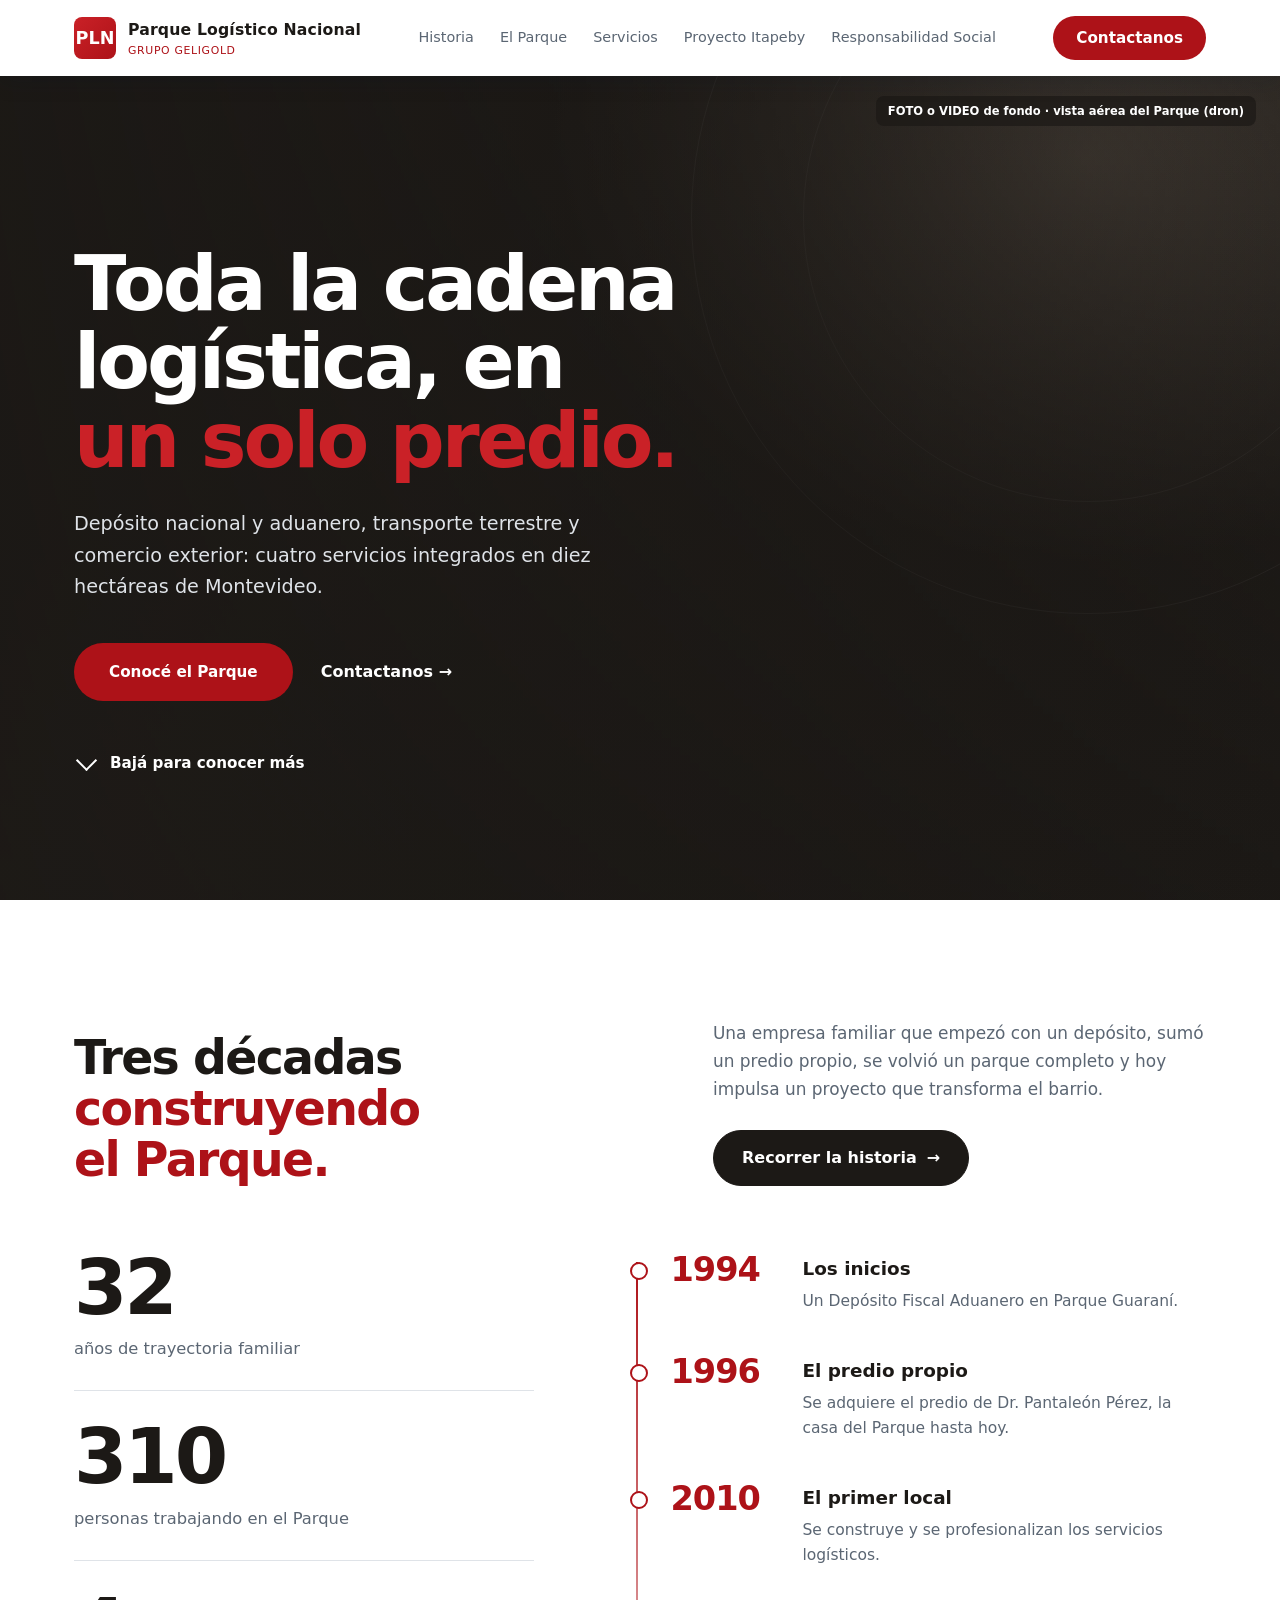
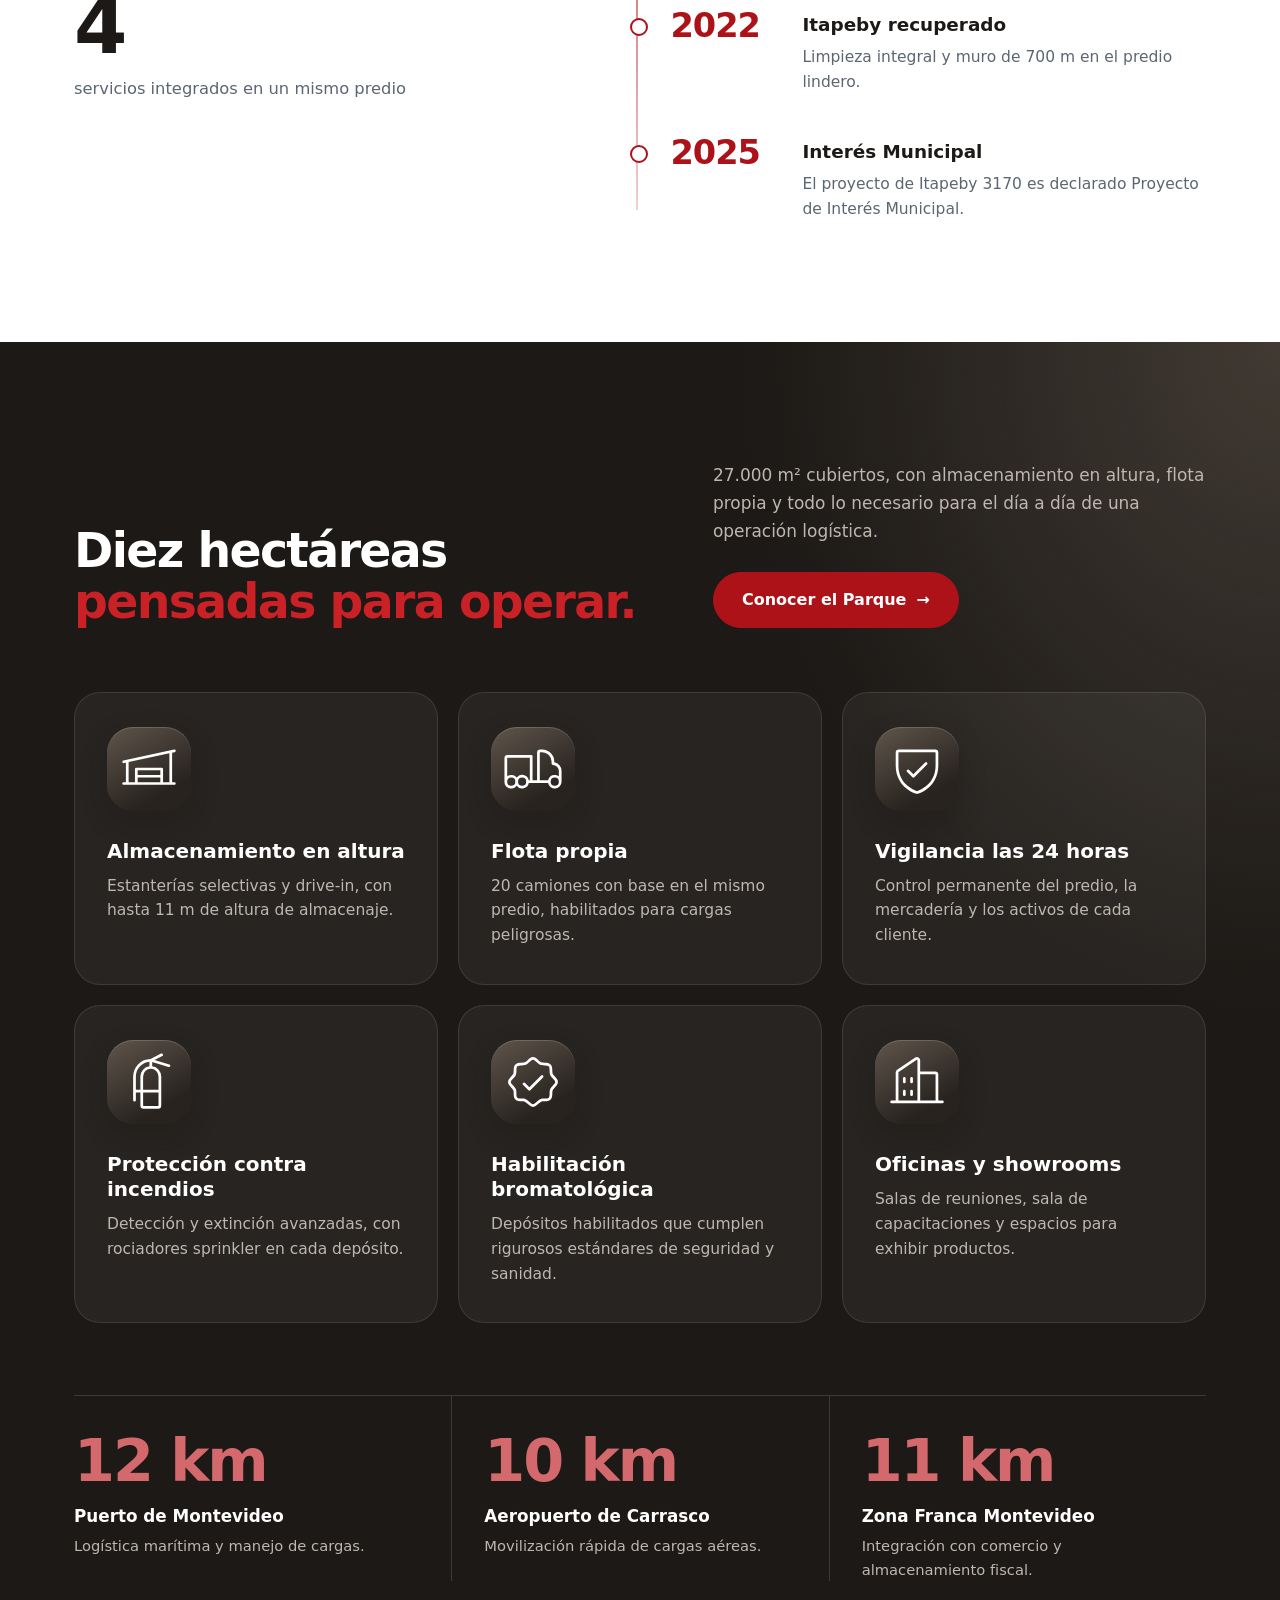
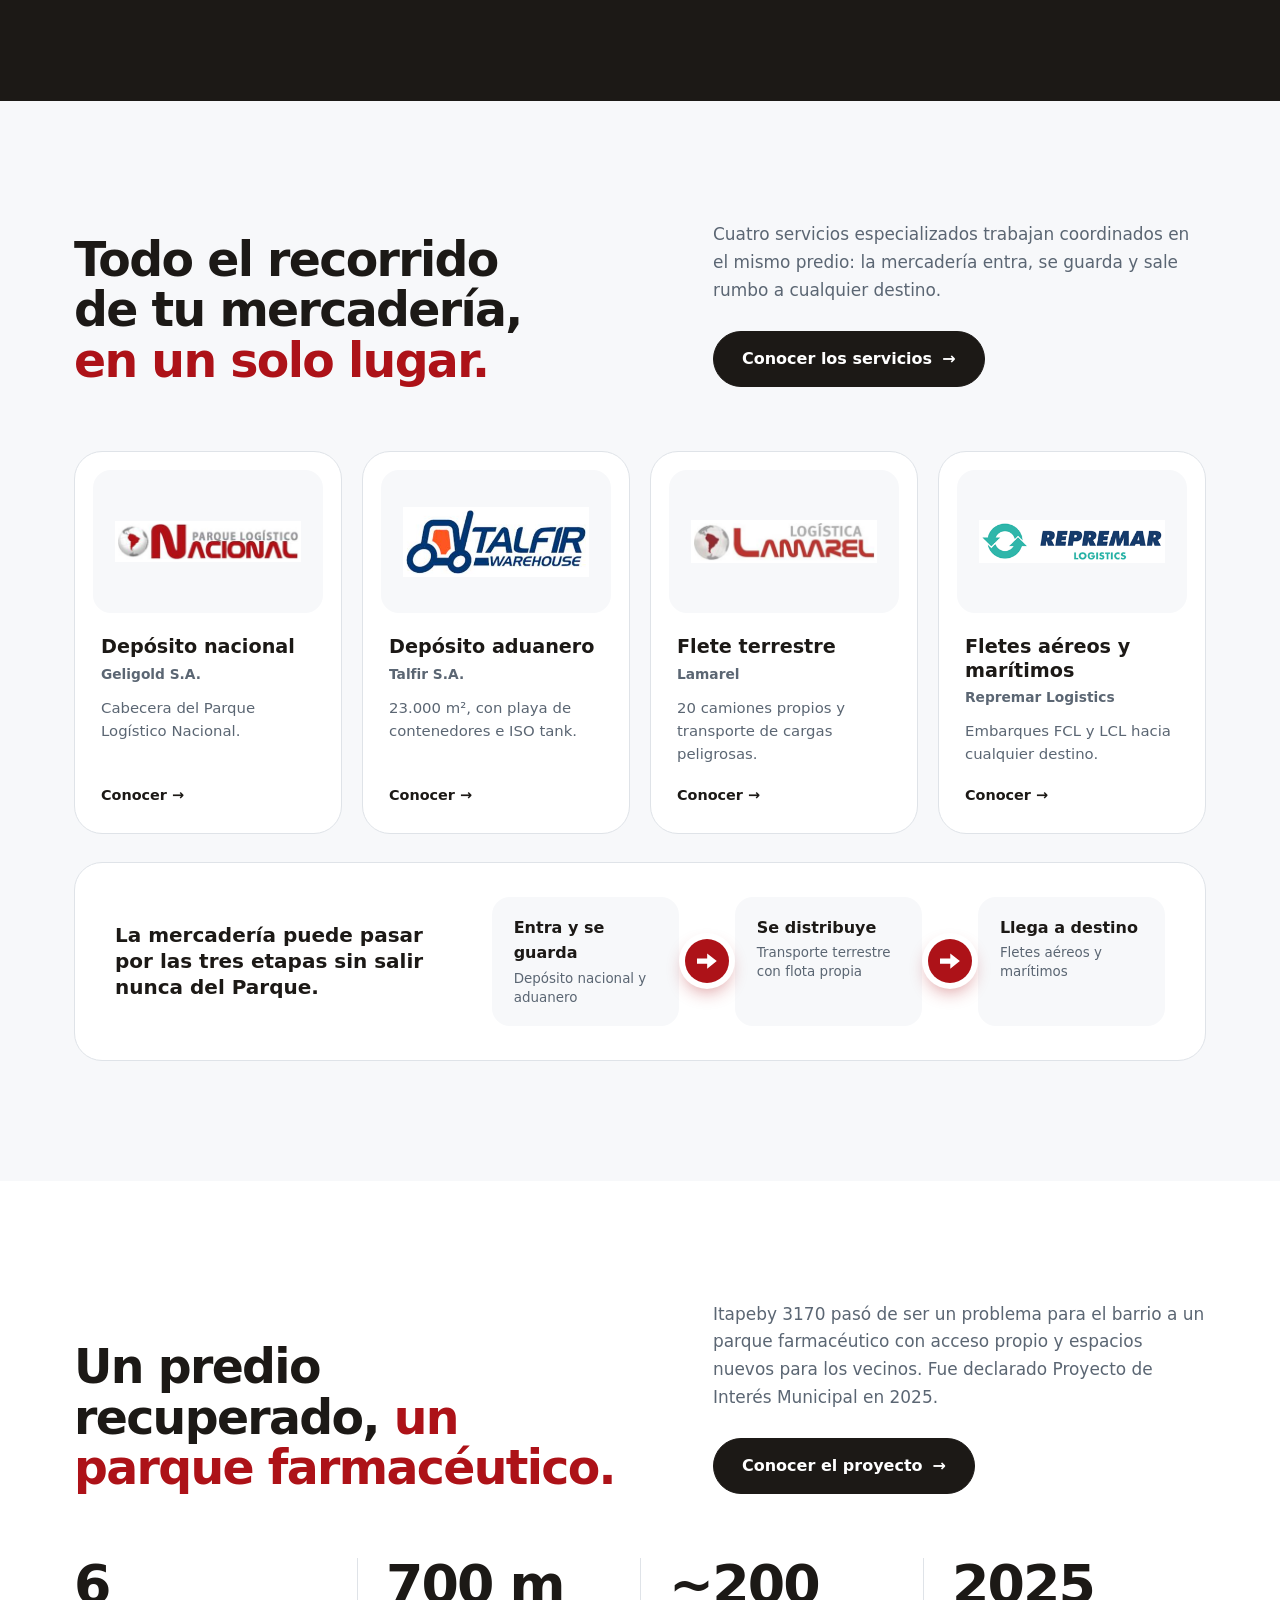
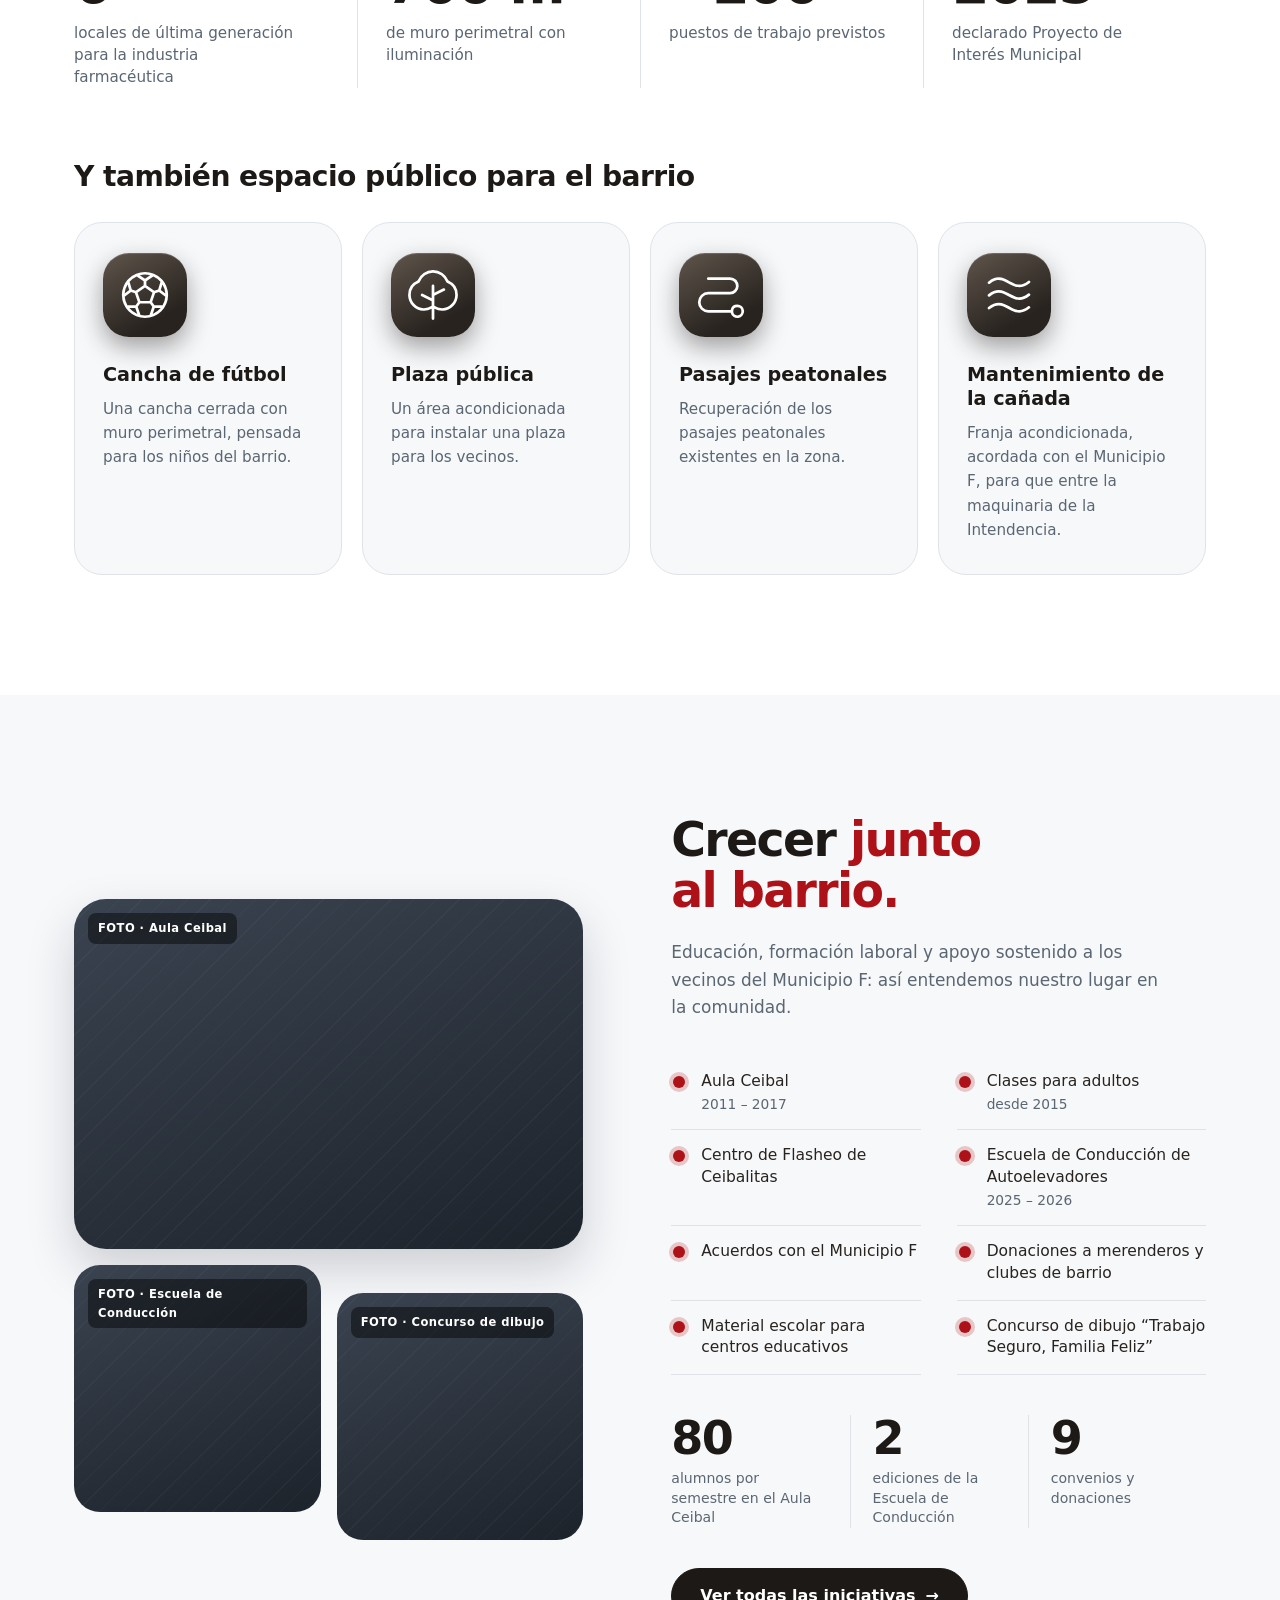
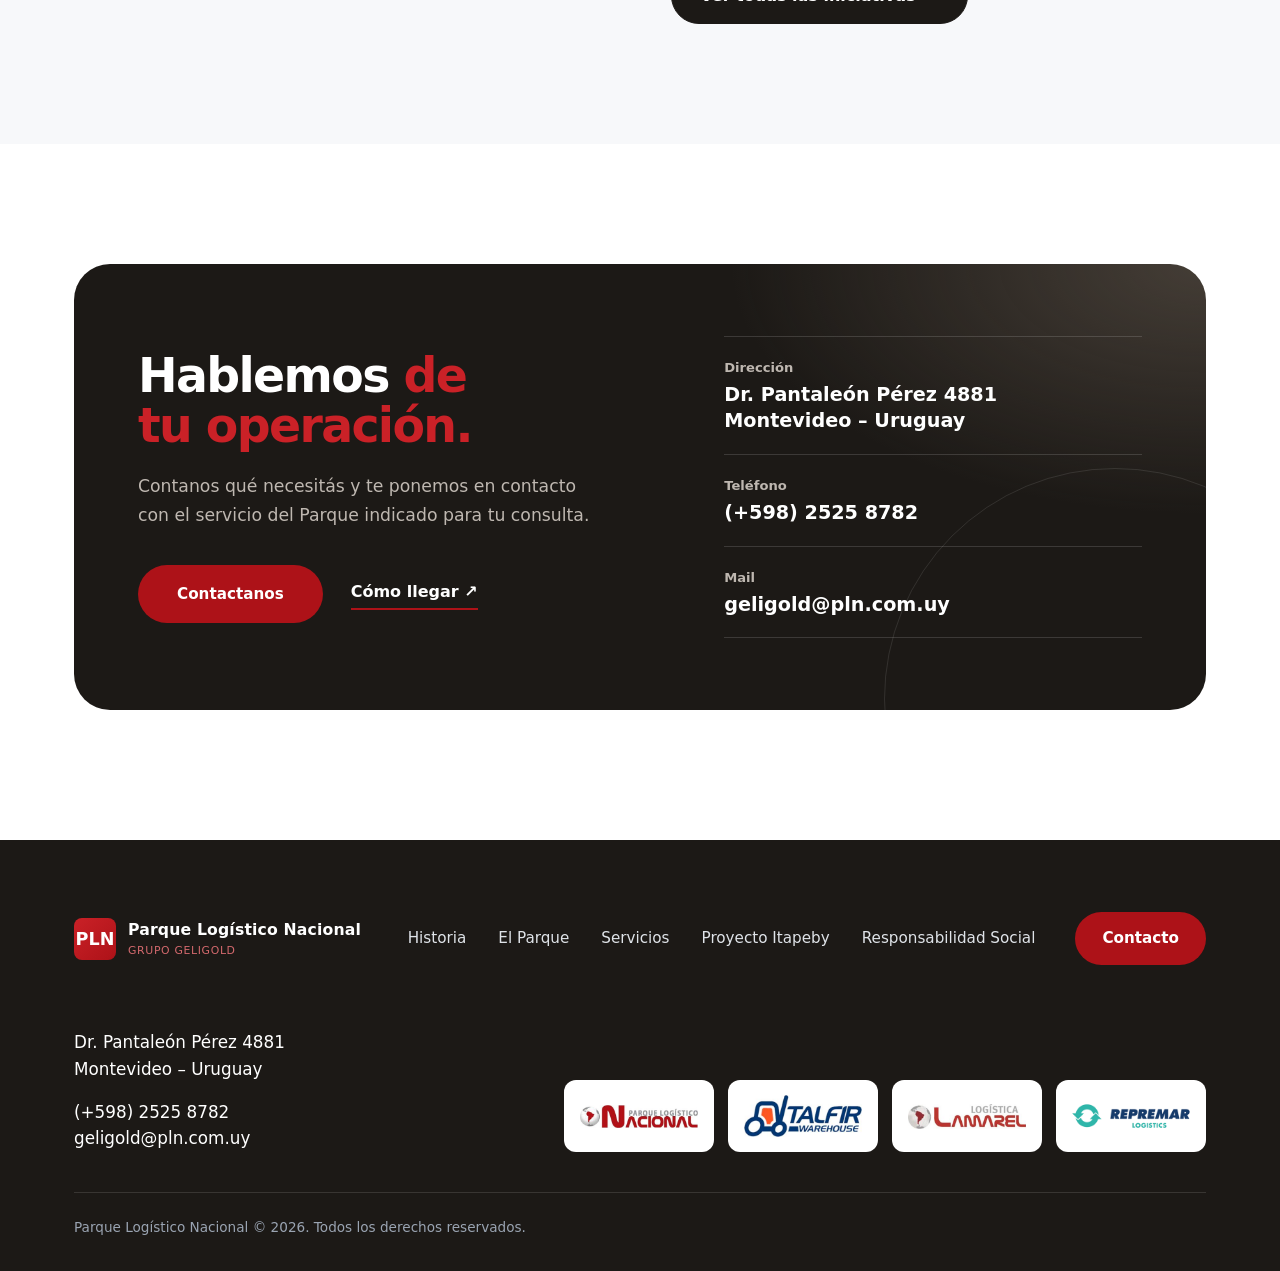
==== commit 4944a482: "Pie de página: vuelven los logos de las empresas; solo se saca el título "Empresas del Parque" - Se " ====
--- a/index.html
+++ b/index.html
@@ -273,6 +273,14 @@
         <p>Dr. Pantaleón Pérez 4881<br>Montevideo – Uruguay</p>
         <p><a href="tel:+59825258782">(+598) 2525 8782</a><br><a href="mailto:geligold@pln.com.uy">geligold@pln.com.uy</a></p>
       </address>
+      <div class="footer-logos">
+        <ul>
+          <li><a href="empresas.html#geligold"><img src="img/logos/pln.png" alt="Parque Logístico Nacional" loading="lazy"></a></li>
+          <li><a href="empresas.html#talfir"><img src="img/logos/talfir.png" alt="Talfir Warehouse" loading="lazy"></a></li>
+          <li><a href="empresas.html#lamarel"><img src="img/logos/lamarel.png" alt="Lamarel Logística" loading="lazy"></a></li>
+          <li><a href="empresas.html#repremar"><img src="img/logos/repremar.png" alt="Repremar Logistics" loading="lazy"></a></li>
+        </ul>
+      </div>
     </div>
 
     <div class="footer-bottom">
--- a/css/style.css
+++ b/css/style.css
@@ -1259,6 +1259,44 @@
 .footer-contact a { transition: color 0.2s ease; }
 .footer-contact a:hover { color: var(--gold-400); }
 
+.footer-logos {
+  display: flex;
+  flex-direction: column;
+  align-items: flex-end;
+  gap: 14px;
+}
+
+.footer-logos ul {
+  display: flex;
+  flex-wrap: wrap;
+  justify-content: flex-end;
+  gap: 14px;
+}
+
+/* Cada logo va en una "placa" blanca, como los sellos de certificación */
+.footer-logos a {
+  display: flex;
+  align-items: center;
+  justify-content: center;
+  width: 150px;
+  height: 72px;
+  padding: 10px 14px;
+  background: var(--white);
+  border-radius: 12px;
+  transition: transform 0.2s ease, box-shadow 0.2s ease;
+}
+
+.footer-logos a:hover {
+  transform: translateY(-3px);
+  box-shadow: 0 8px 20px rgba(0, 0, 0, 0.3);
+}
+
+.footer-logos img {
+  max-width: 100%;
+  max-height: 100%;
+  object-fit: contain;
+}
+
 .footer-bottom {
   padding-top: 24px;
   font-size: 0.85rem;
@@ -1270,11 +1308,15 @@
   .footer-top { flex-direction: column; align-items: flex-start; }
   .footer-nav .btn { margin-left: 0; }
   .footer-mid { flex-direction: column; align-items: flex-start; margin-top: 48px; }
+  .footer-logos { align-items: flex-start; }
+  .footer-logos ul { justify-content: flex-start; }
 }
 
 @media (max-width: 760px) {
   .site-footer { padding: 56px 0 28px; }
   .footer-nav { flex-direction: column; align-items: flex-start; gap: 14px; }
+  .footer-logos ul { display: grid; grid-template-columns: repeat(2, 1fr); gap: 10px; width: 100%; }
+  .footer-logos a { width: 100%; }
 }
 
 /* ---------- Responsive ---------- */
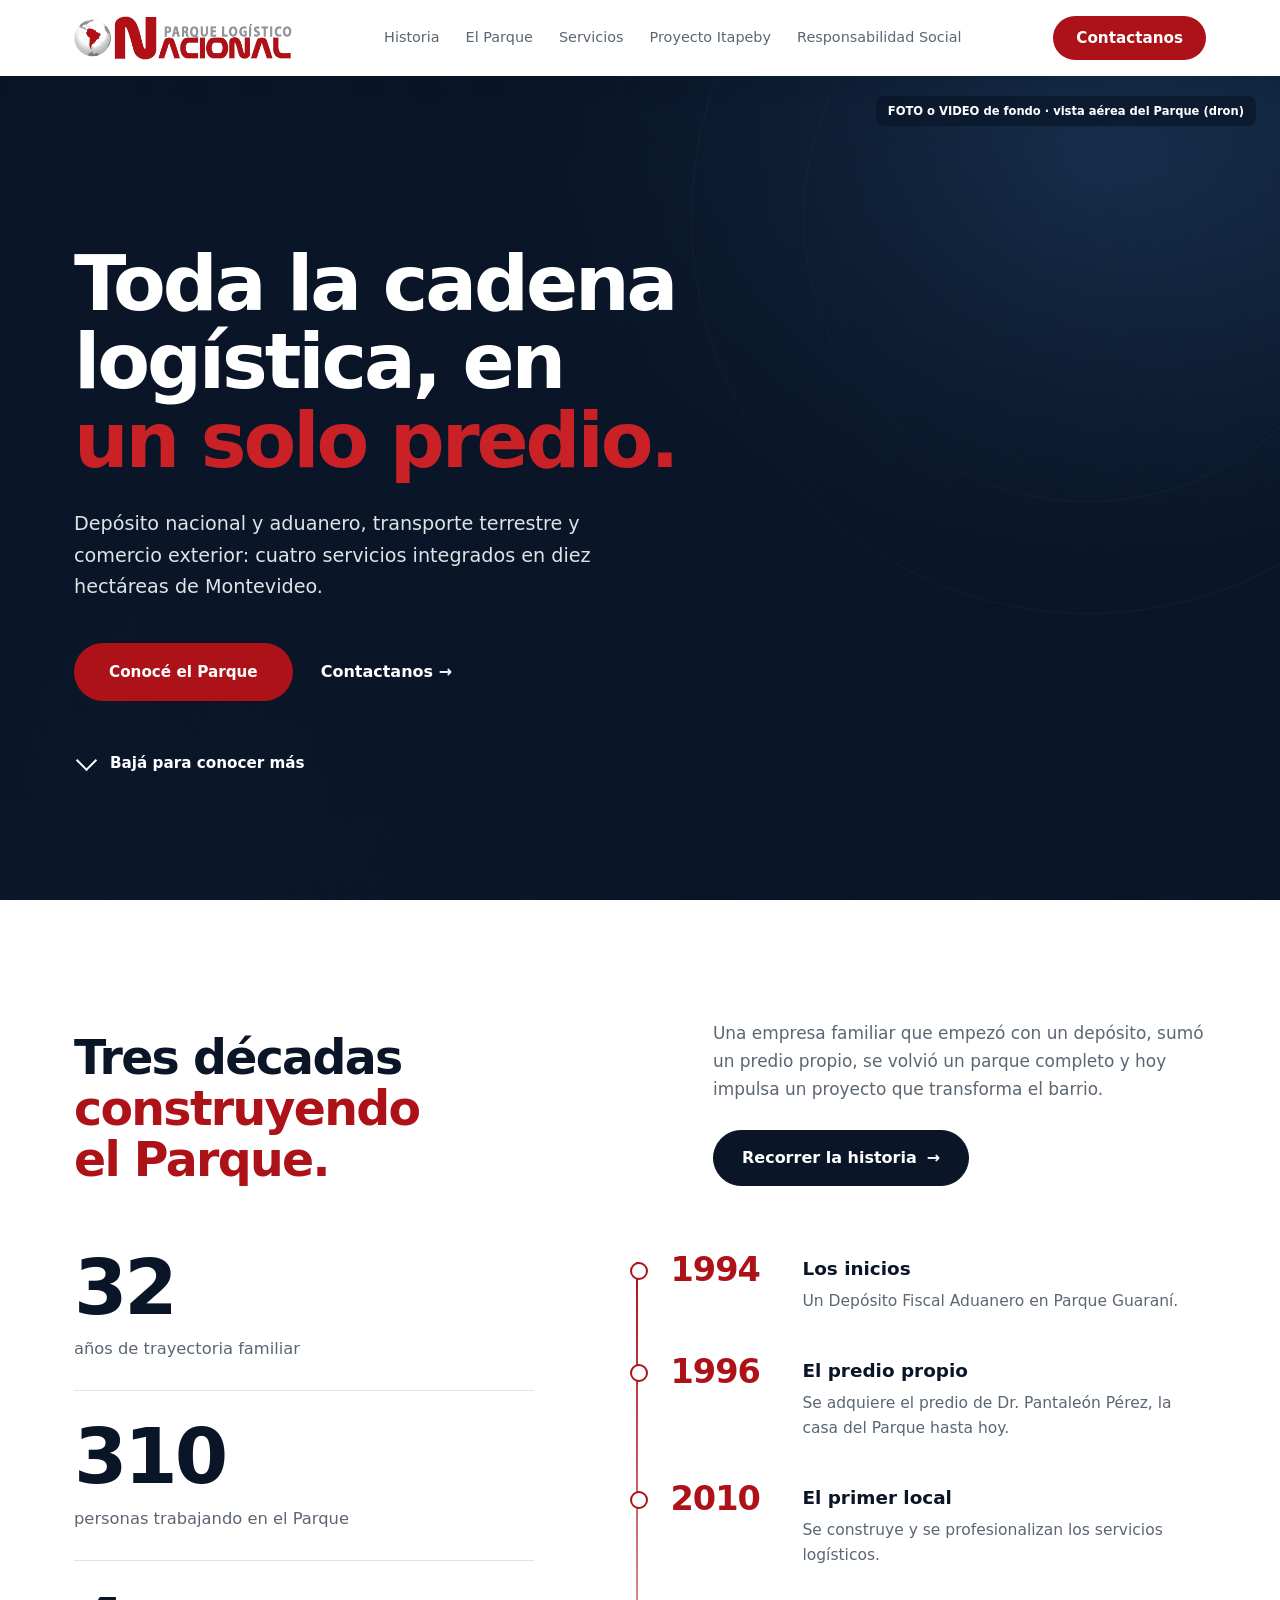
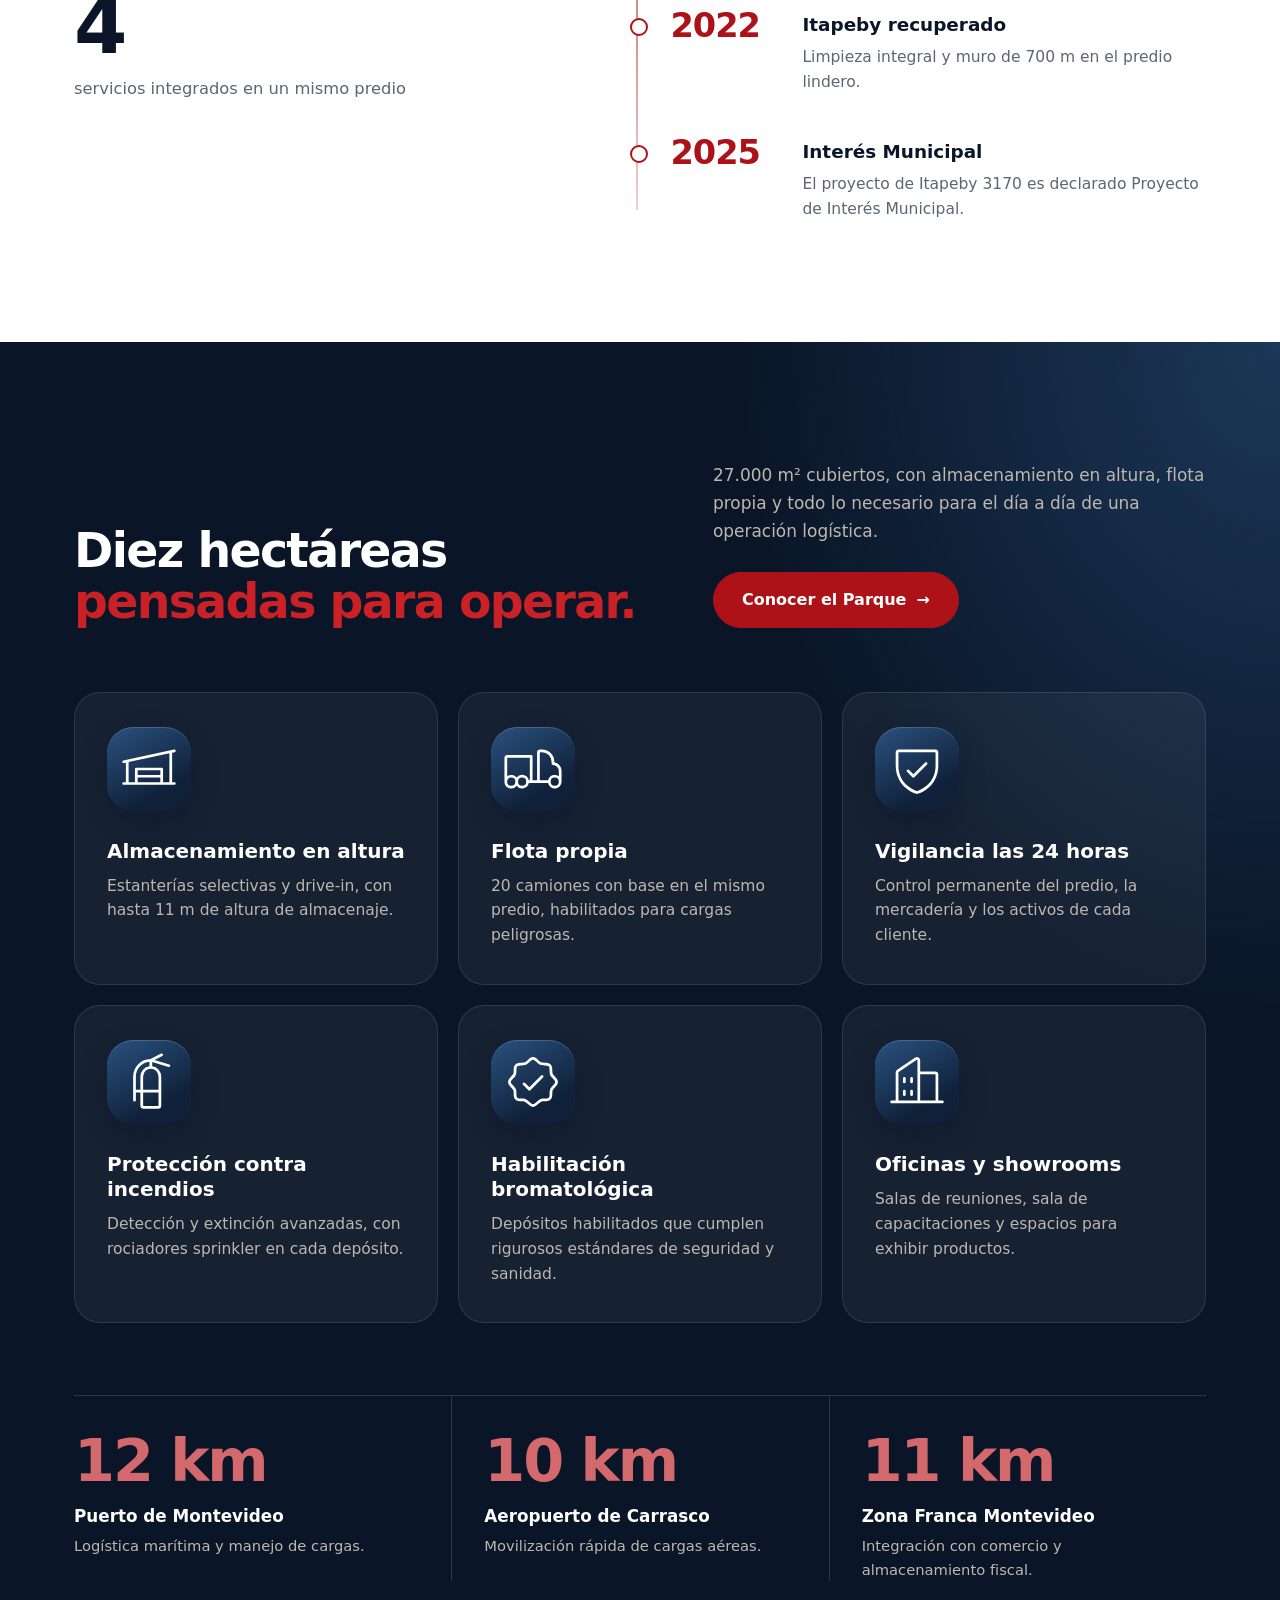
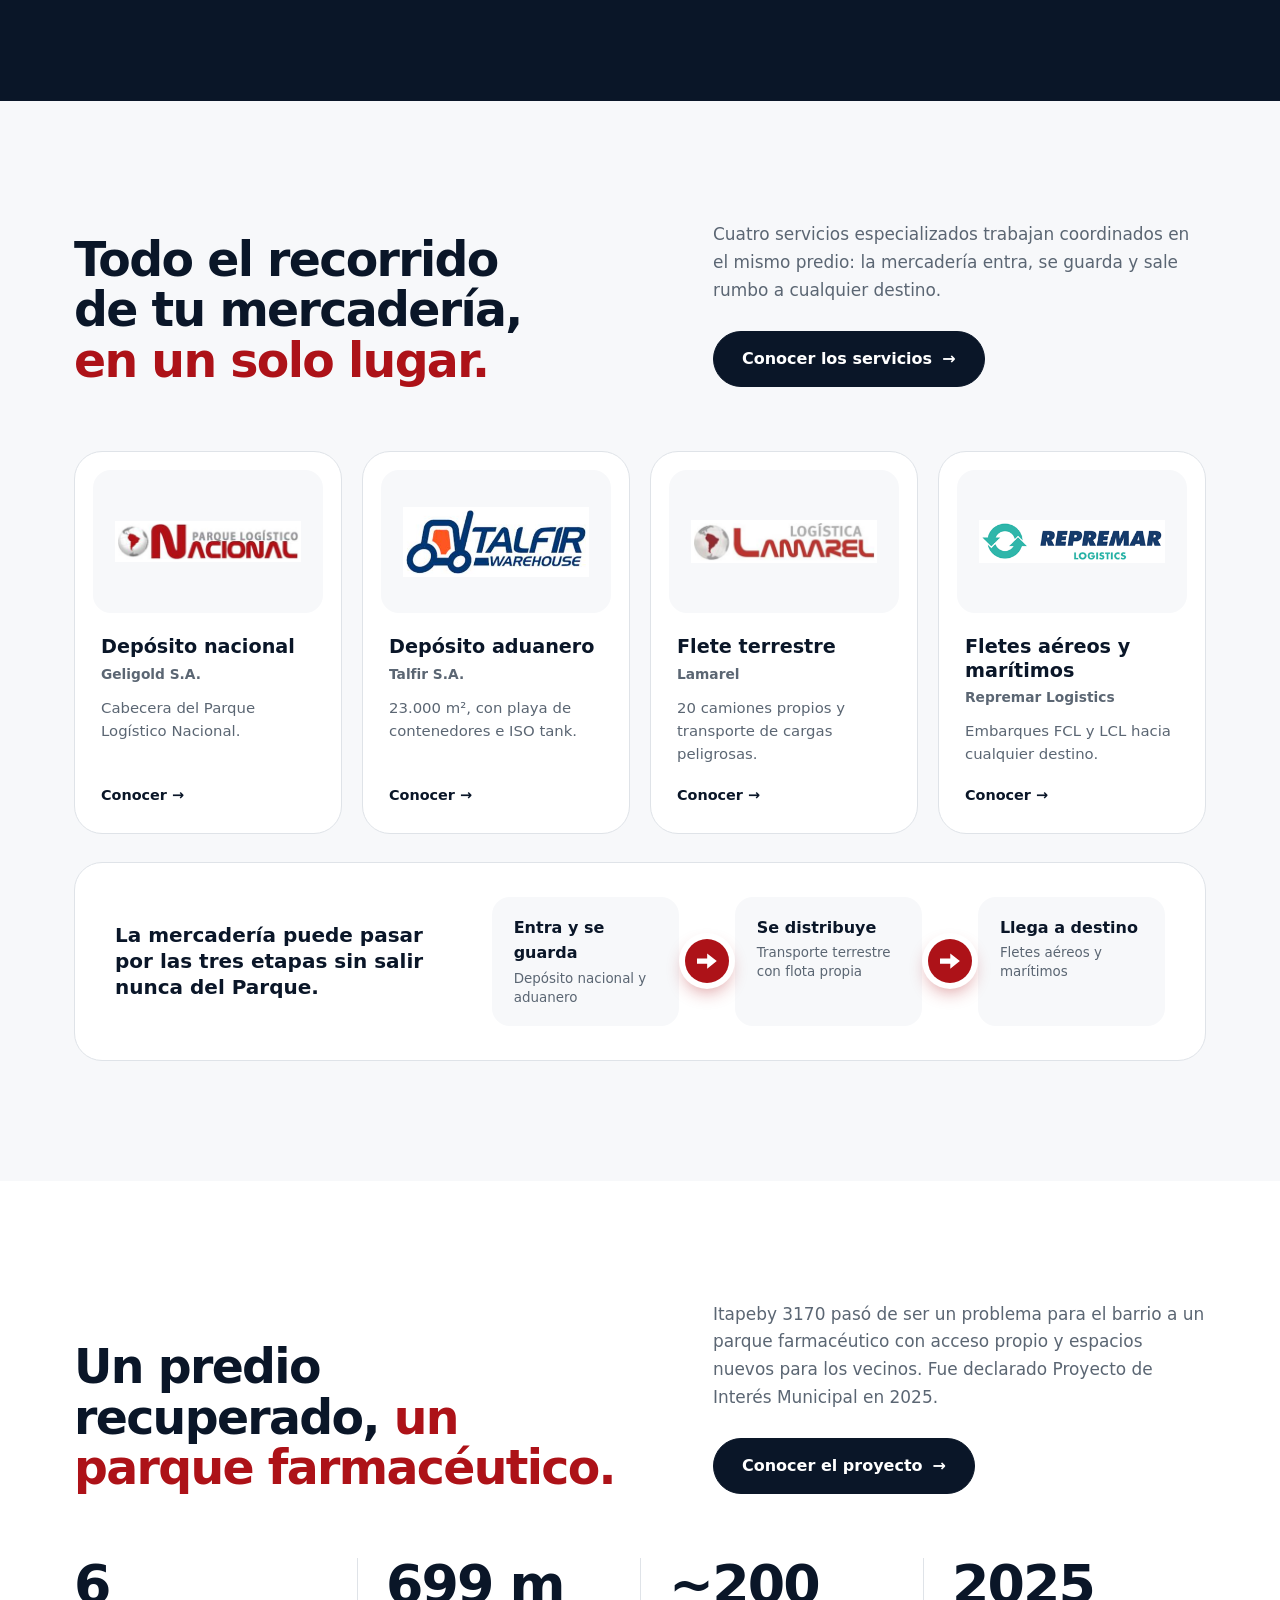
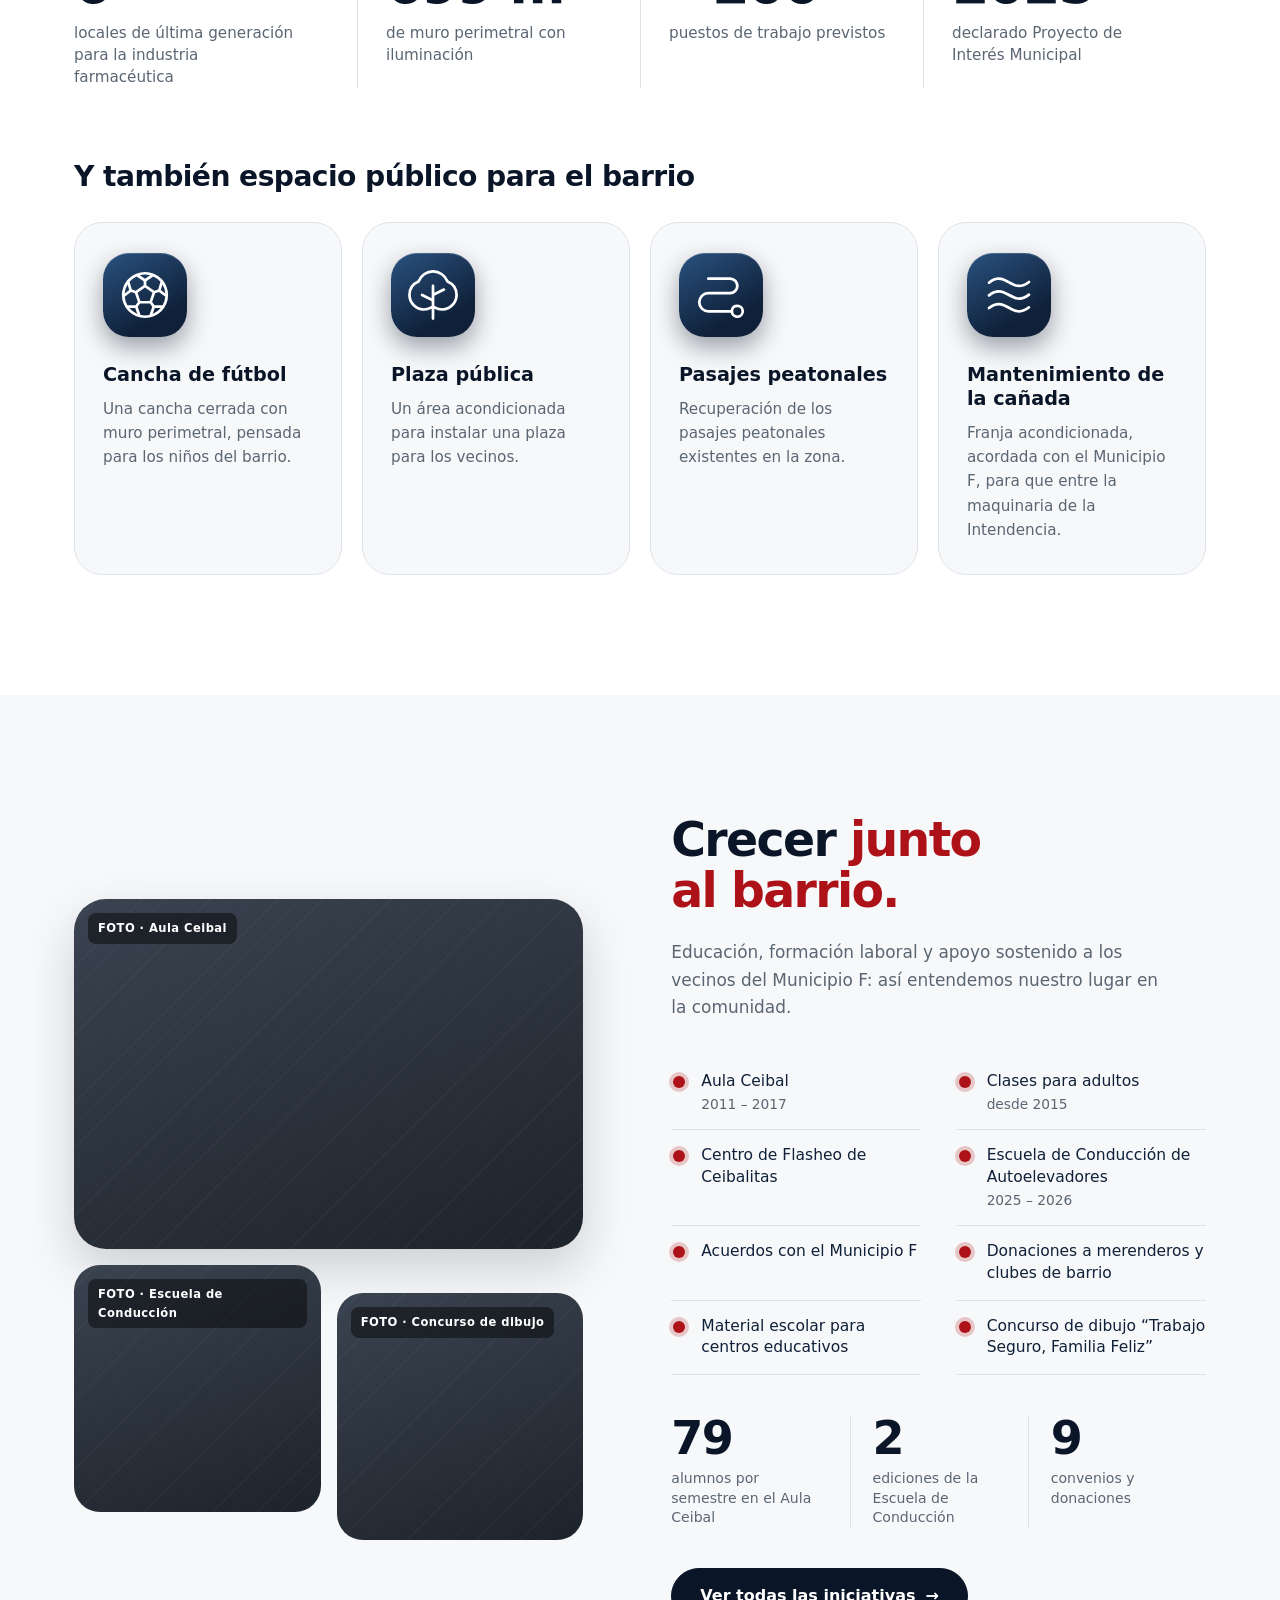
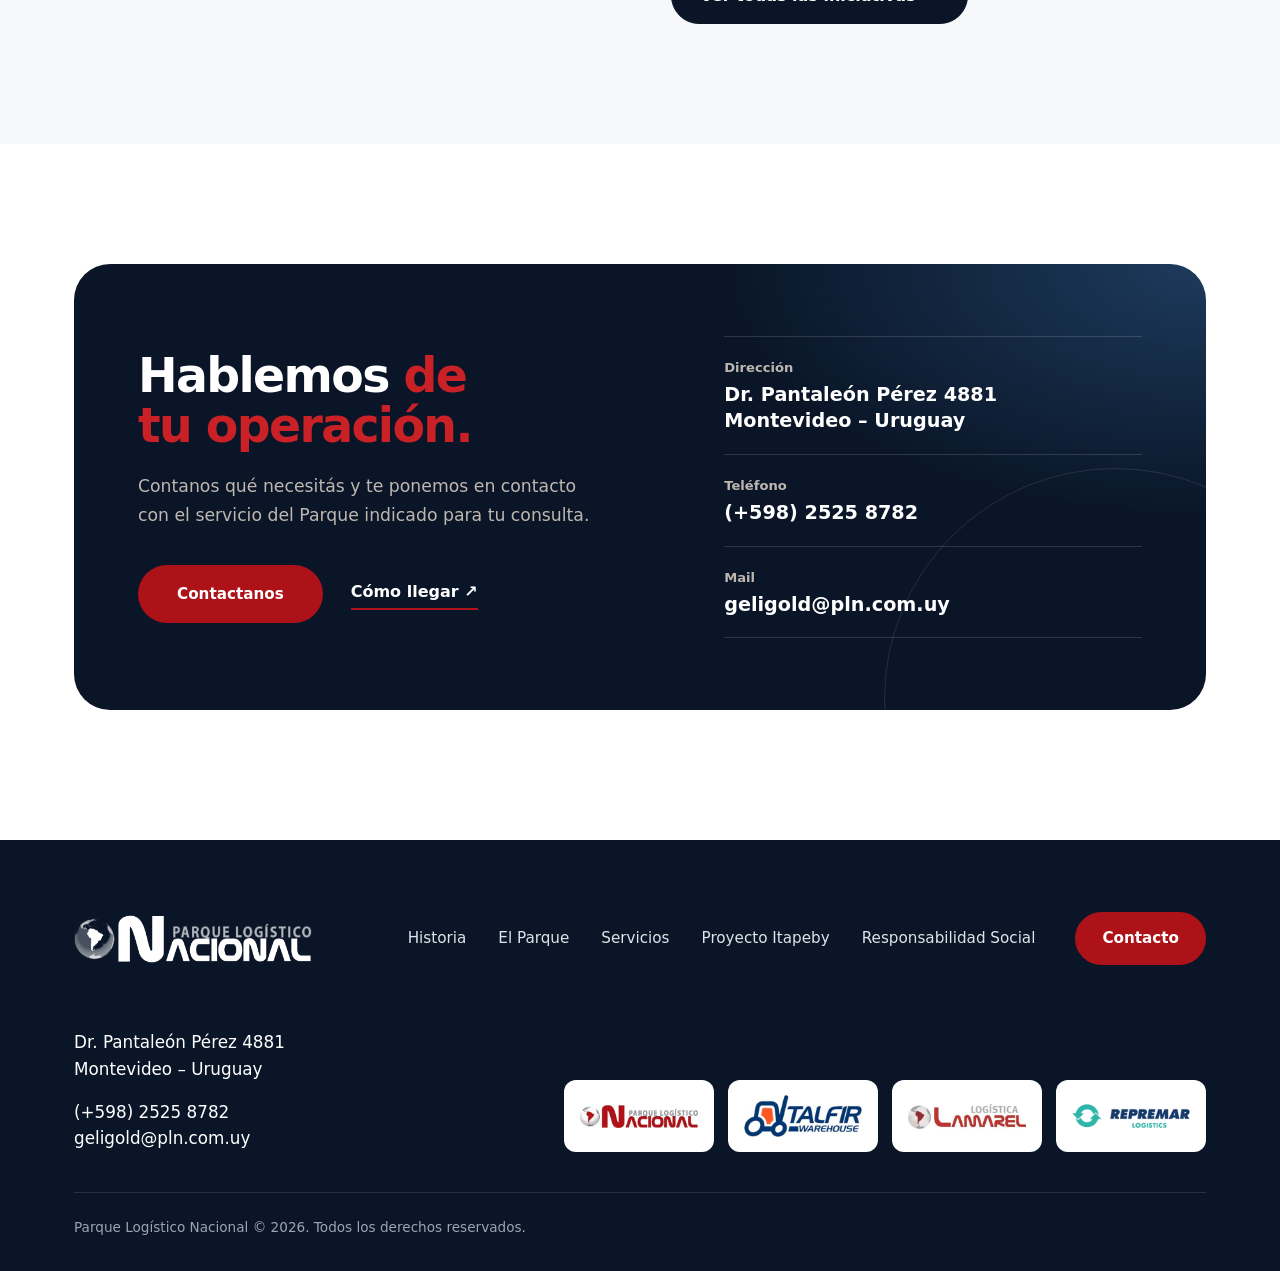
==== commit 0fa57bb8: "Logo oficial del Parque en el encabezado y el pie de las 7 páginas Co-Authored-By: Claude Sonnet 5.5" ====
--- a/index.html
+++ b/index.html
@@ -11,12 +11,8 @@
 
 <header class="site-header">
   <div class="container nav-wrap">
-    <a href="index.html" class="brand">
-      <div class="brand-mark">PLN</div>
-      <div class="brand-text">
-        <strong>Parque Logístico Nacional</strong>
-        <span>Grupo Geligold</span>
-      </div>
+    <a href="index.html" class="brand" aria-label="Parque Logístico Nacional, inicio">
+      <img class="brand-logo" src="img/logos/pln-logo.png" alt="Parque Logístico Nacional" width="824" height="166">
     </a>
     <nav class="nav-links" id="nav-links">
       <a href="historia.html">Historia</a>
@@ -251,12 +247,8 @@
   <!-- Pie de página: es IDÉNTICO en las 7 páginas. Si se cambia, cambiarlo en todas. -->
   <div class="container">
     <div class="footer-top">
-      <a href="index.html" class="brand">
-        <div class="brand-mark">PLN</div>
-        <div class="brand-text">
-          <strong>Parque Logístico Nacional</strong>
-          <span>Grupo Geligold</span>
-        </div>
+      <a href="index.html" class="brand" aria-label="Parque Logístico Nacional, inicio">
+        <img class="brand-logo" src="img/logos/pln-logo-blanco.png" alt="Parque Logístico Nacional" width="824" height="166">
       </a>
       <nav class="footer-nav" aria-label="Pie de página">
         <a href="historia.html">Historia</a>
--- a/css/style.css
+++ b/css/style.css
@@ -3,11 +3,11 @@
    ============================================ */
 
 :root {
-  --navy-950: #1c1916;
-  --navy-900: #28231f;
-  --navy-800: #39322c;
-  --navy-700: #4a423a;
-  --navy-600: #5f554b;
+  --navy-950: #0a1628;
+  --navy-900: #0f2038;
+  --navy-800: #16304f;
+  --navy-700: #1e3f66;
+  --navy-600: #2a5280;
   --gold-500: #ad1218;
   --gold-400: #ca2127;
   --gold-300: #d3696d;
@@ -186,34 +186,15 @@
   color: var(--navy-950);
 }
 
-.brand-mark {
-  width: 42px;
-  height: 42px;
-  border-radius: 8px;
-  background: linear-gradient(135deg, var(--gold-400), var(--gold-500));
-  display: flex;
-  align-items: center;
-  justify-content: center;
-  font-weight: 800;
-  color: var(--white);
-  font-size: 1.1rem;
-  flex-shrink: 0;
-}
-
-.brand-text strong {
+.brand-logo {
   display: block;
-  font-size: 0.98rem;
-  letter-spacing: 0.01em;
-  white-space: nowrap;
-}
-
-.brand-text span {
-  display: block;
-  font-size: 0.68rem;
-  color: var(--gold-500);
-  letter-spacing: 0.06em;
-  text-transform: uppercase;
-  white-space: nowrap;
+  height: 44px;
+  width: auto;
+}
+
+@media (max-width: 760px) {
+  .brand-logo { height: 36px; }
+  .site-footer .brand-logo { height: 40px; }
 }
 
 .nav-links {
@@ -512,15 +493,25 @@
   color: var(--white);
 }
 
+/* Fondo de la misma familia que Historia (cuadrícula) y RSE (anillos),
+   pero distinto: trama de puntos (como un plano de depósito) que se
+   desvanece, con un solo resplandor bordó. */
 .emp-hero::before {
   content: "";
   position: absolute;
   inset: 0;
-  background:
-    radial-gradient(680px circle at 10% 15%, rgba(173, 18, 24, 0.46), transparent 65%),
-    radial-gradient(640px circle at 95% 10%, rgba(79, 143, 224, 0.44), transparent 65%),
-    radial-gradient(640px circle at 15% 95%, rgba(224, 134, 63, 0.4), transparent 65%),
-    radial-gradient(680px circle at 90% 90%, rgba(79, 157, 105, 0.44), transparent 65%);
+  background-image: radial-gradient(var(--navy-700) 1.5px, transparent 1.5px);
+  background-size: 28px 28px;
+  -webkit-mask-image: radial-gradient(ellipse at 22% 35%, var(--navy-950) 15%, transparent 75%);
+  mask-image: radial-gradient(ellipse at 22% 35%, var(--navy-950) 15%, transparent 75%);
+  pointer-events: none;
+}
+
+.emp-hero::after {
+  content: "";
+  position: absolute;
+  inset: 0;
+  background: radial-gradient(680px circle at 85% 15%, color-mix(in srgb, var(--gold-500) 28%, transparent), transparent 65%);
   pointer-events: none;
 }
 
@@ -1220,7 +1211,7 @@
 }
 
 .site-footer .brand { color: var(--white); }
-.site-footer .brand-text span { color: var(--gold-300); }
+.site-footer .brand-logo { height: 48px; }
 
 .footer-nav {
   display: flex;
@@ -2059,14 +2050,15 @@
 /* Cifras: franja dorada sólida con rayado fino, números en azul noche */
 .pagina-historia .hist-cifras {
   padding: 80px 0;
-  background: var(--rayado), linear-gradient(120deg, var(--gold-400), var(--gold-500));
+  background: var(--navy-900);
+  border-top: 1px solid color-mix(in srgb, var(--white) 8%, transparent);
 }
 
 .pagina-historia .hist-cifras-list { padding: 0; background: none; border-radius: 0; }
-.pagina-historia .hist-cifras-list > div + div { border-left-color: color-mix(in srgb, var(--navy-950) 22%, transparent); }
-.pagina-historia .hist-cifras-list dt { color: var(--navy-950); }
-.pagina-historia .hist-cifras-list dd { color: var(--navy-800); }
-.pagina-historia .hist-cifras-list dd strong { color: var(--navy-950); }
+.pagina-historia .hist-cifras-list > div + div { border-left-color: color-mix(in srgb, var(--white) 14%, transparent); }
+.pagina-historia .hist-cifras-list dt { color: var(--white); }
+.pagina-historia .hist-cifras-list dd { color: var(--navy-300); }
+.pagina-historia .hist-cifras-list dd strong { color: var(--white); }
 
 /* Etapas: bandas blancas y gris claro punteado (como papel de plano), de borde a borde.
    Las bandas van detrás de todo (z-index negativo), así la línea
@@ -2225,7 +2217,16 @@
 .pq-ubicacion-head .pq-lead,
 .pq-extras-head .pq-lead { margin-top: 0; }
 
+/* El mapa 3D conserva su paleta original (azul noche + dorado), aunque el resto de la web cambió de colores (decisión del equipo) */
 .pq-mapa {
+  --navy-950: #0a1628;
+  --navy-900: #0f2038;
+  --navy-800: #16304f;
+  --navy-700: #1e3f66;
+  --navy-600: #2a5280;
+  --gold-500: #c9a227;
+  --gold-400: #dab93f;
+  --gold-300: #e8cf7a;
   position: relative;
   margin: 0;
   border-radius: 24px;
@@ -3608,12 +3609,10 @@
 .pi-espacios-capa.activo { opacity: 1; transform: none; }
 .pi-espacios-capa .foto { height: 100%; border-radius: 0; }
 
-/* ---------- Interés Municipal: franja dorada con el sello grande ---------- */
+/* ---------- Interés Municipal: franja blanca con el sello grande ---------- */
 .pi-interes {
   padding: 96px 0;
-  background:
-    repeating-linear-gradient(135deg, color-mix(in srgb, var(--white) 14%, transparent) 0 1px, transparent 1px 14px),
-    linear-gradient(120deg, var(--gold-400), var(--gold-500));
+  background: var(--white);
 }
 
 .pi-interes-grid {
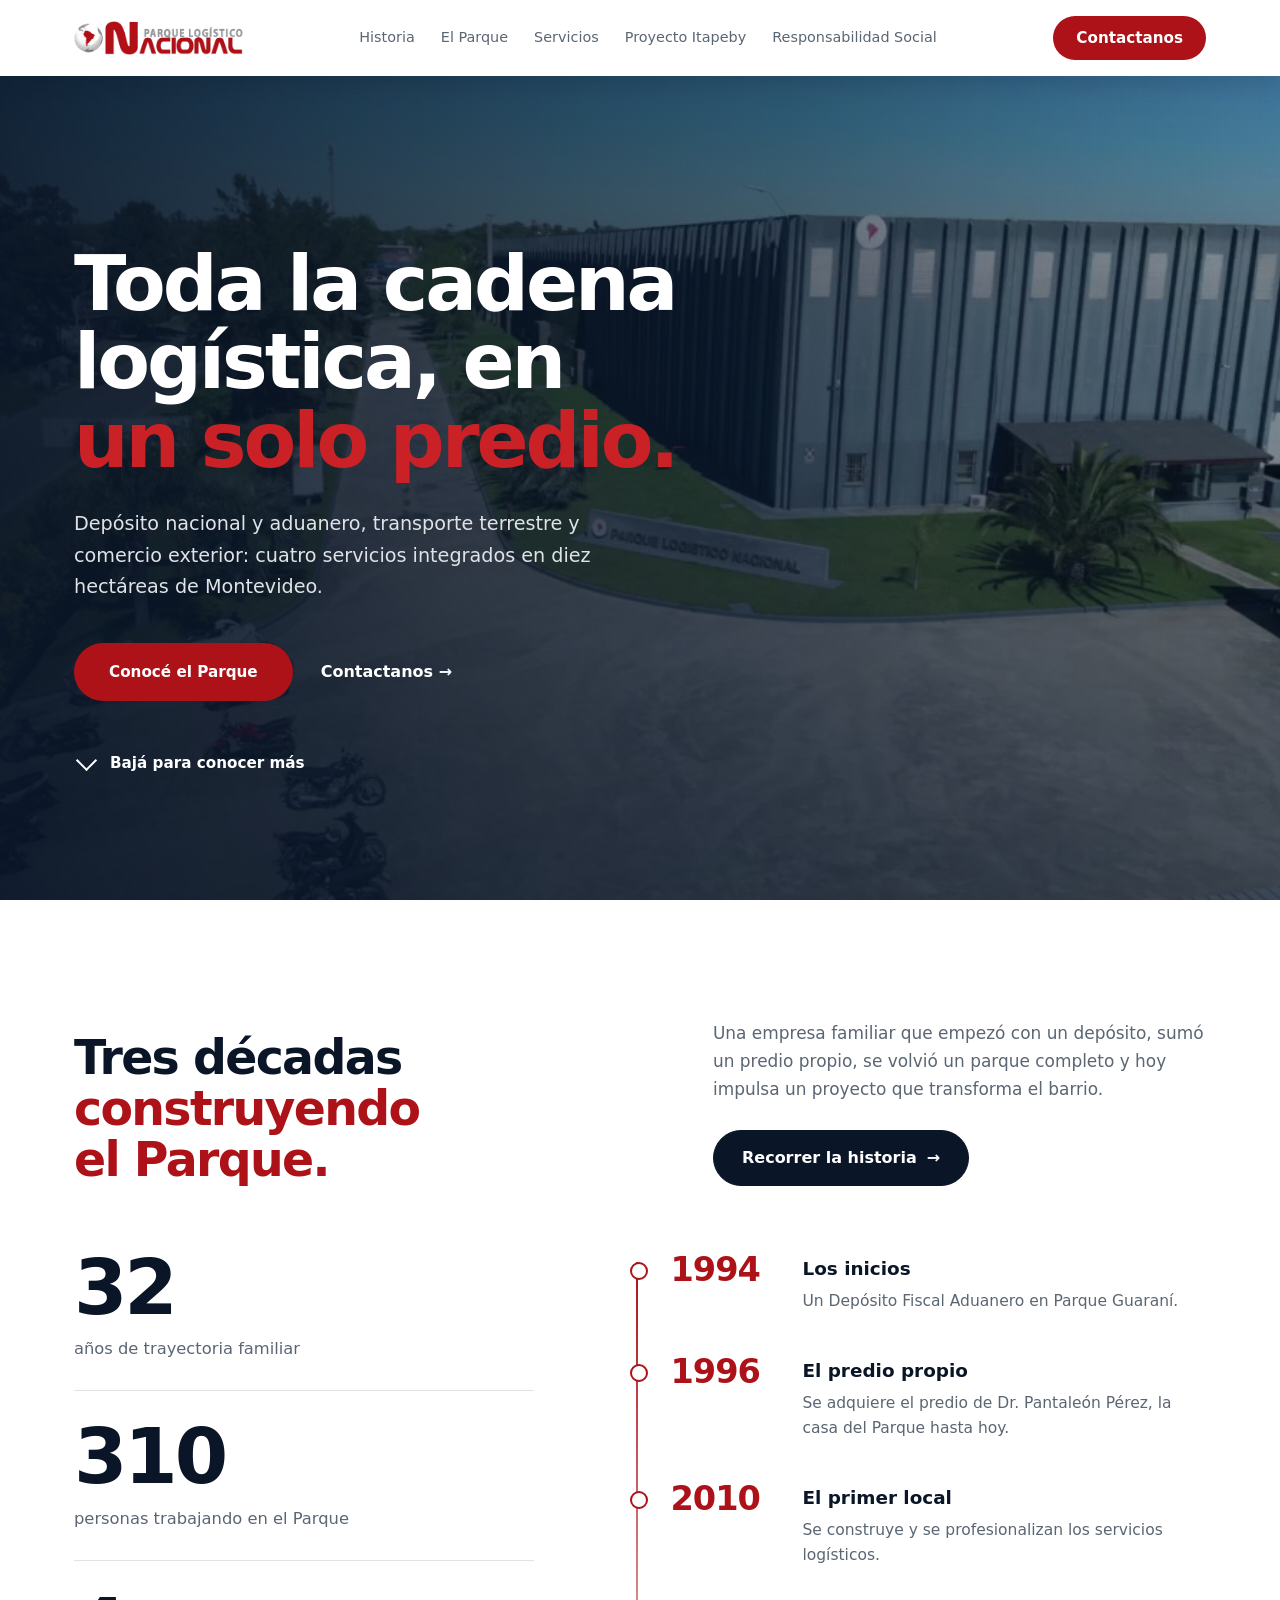
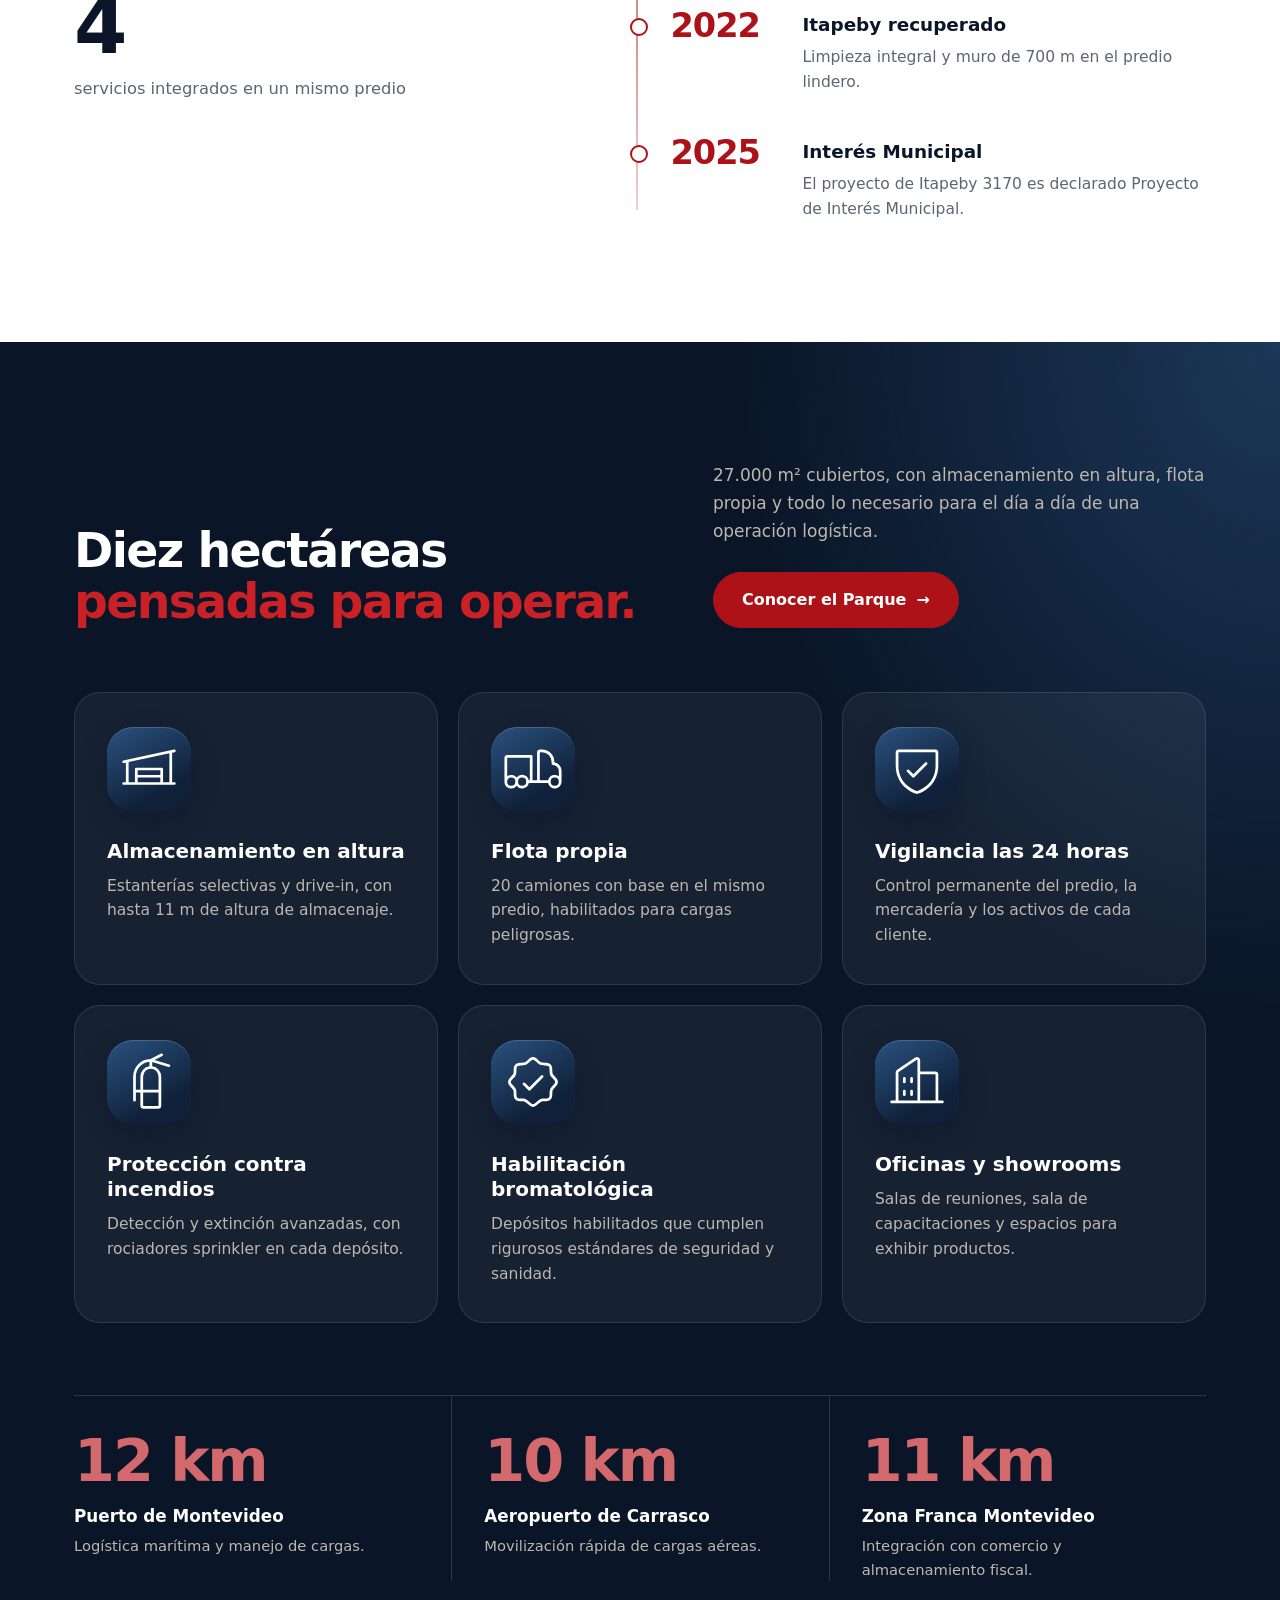
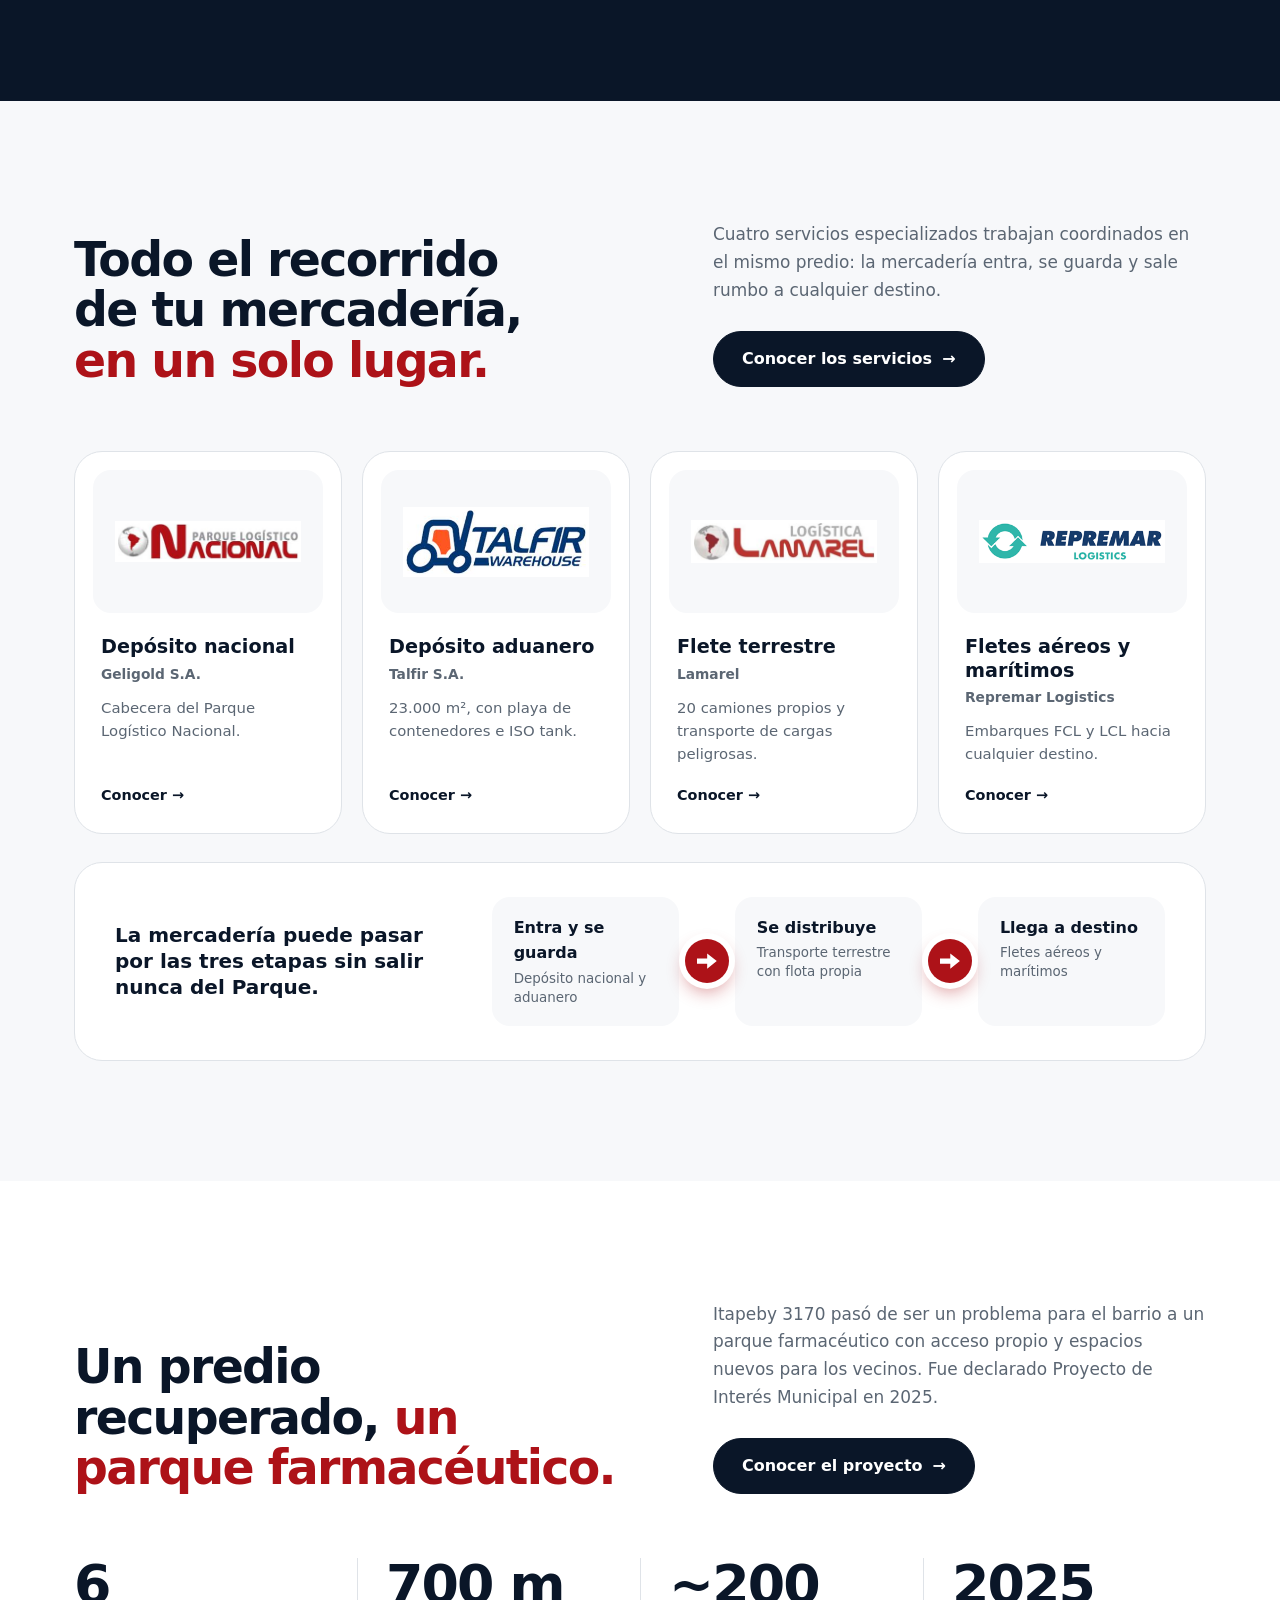
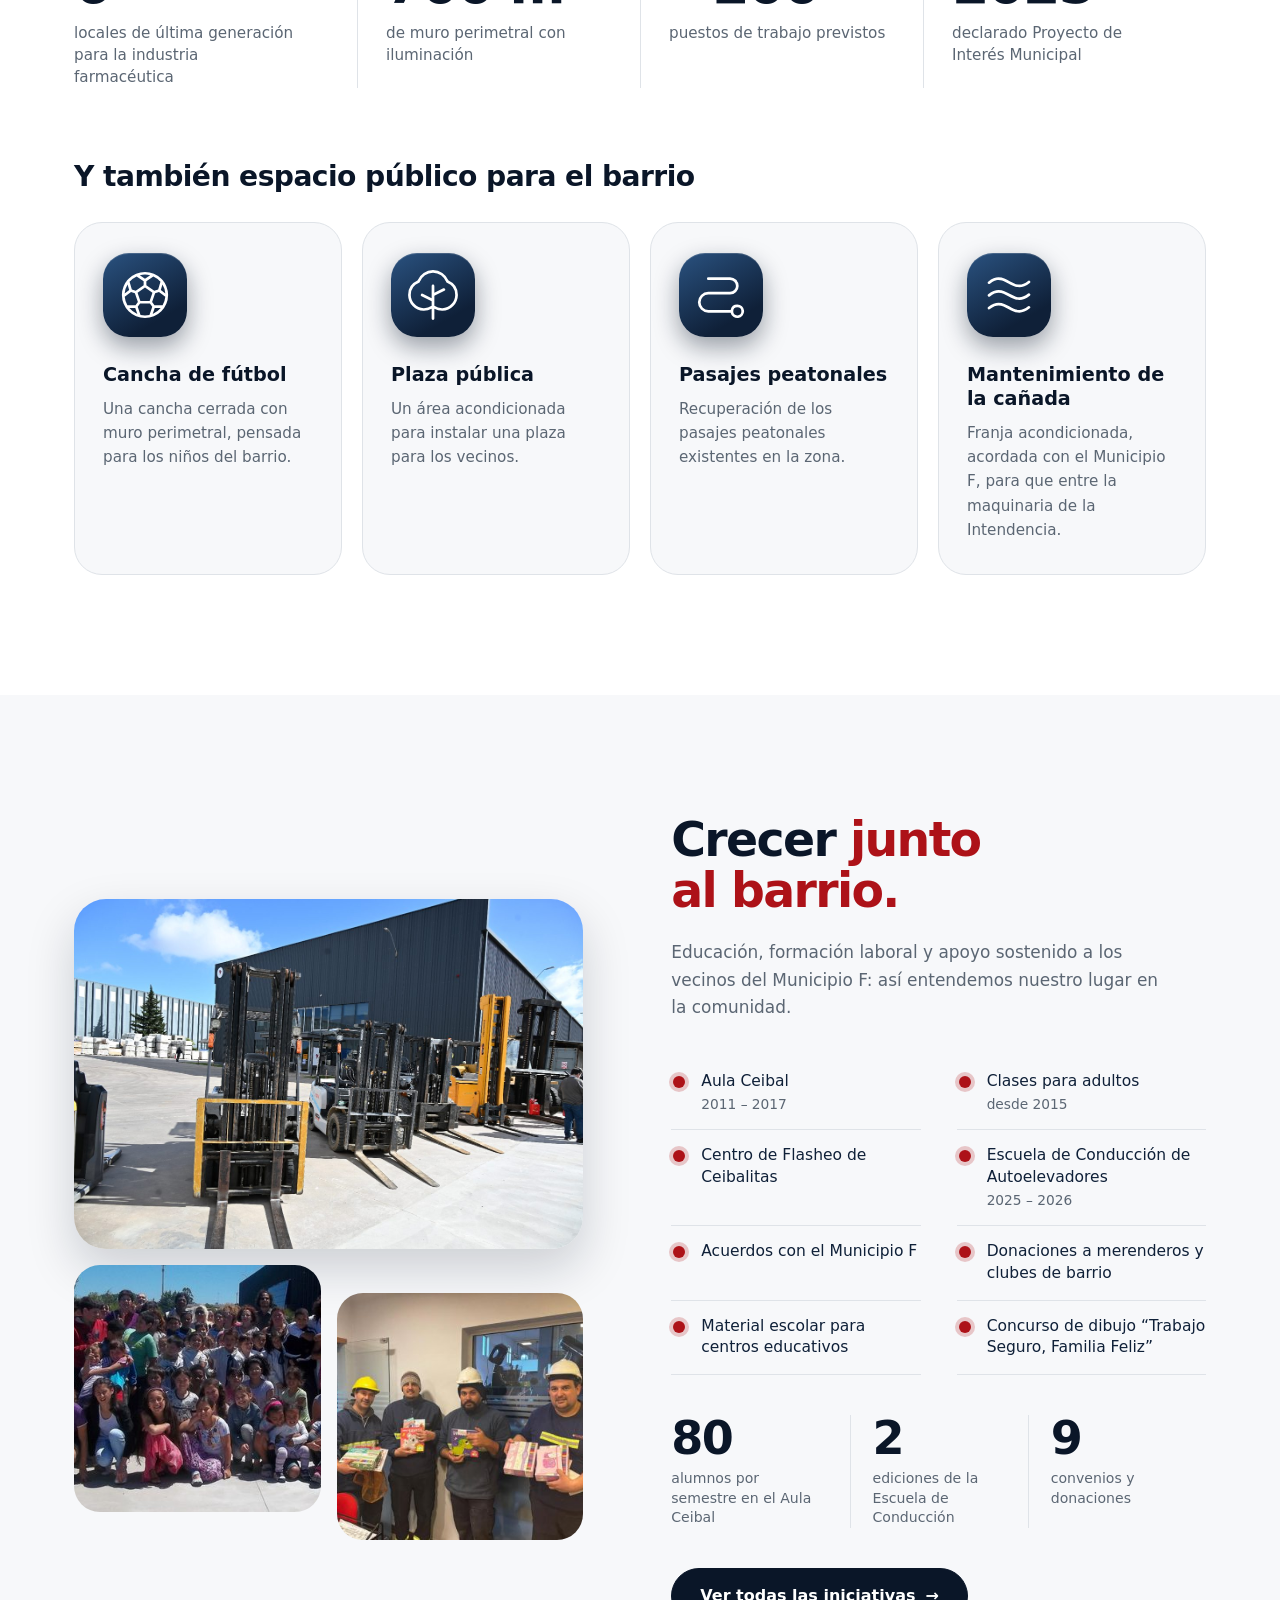
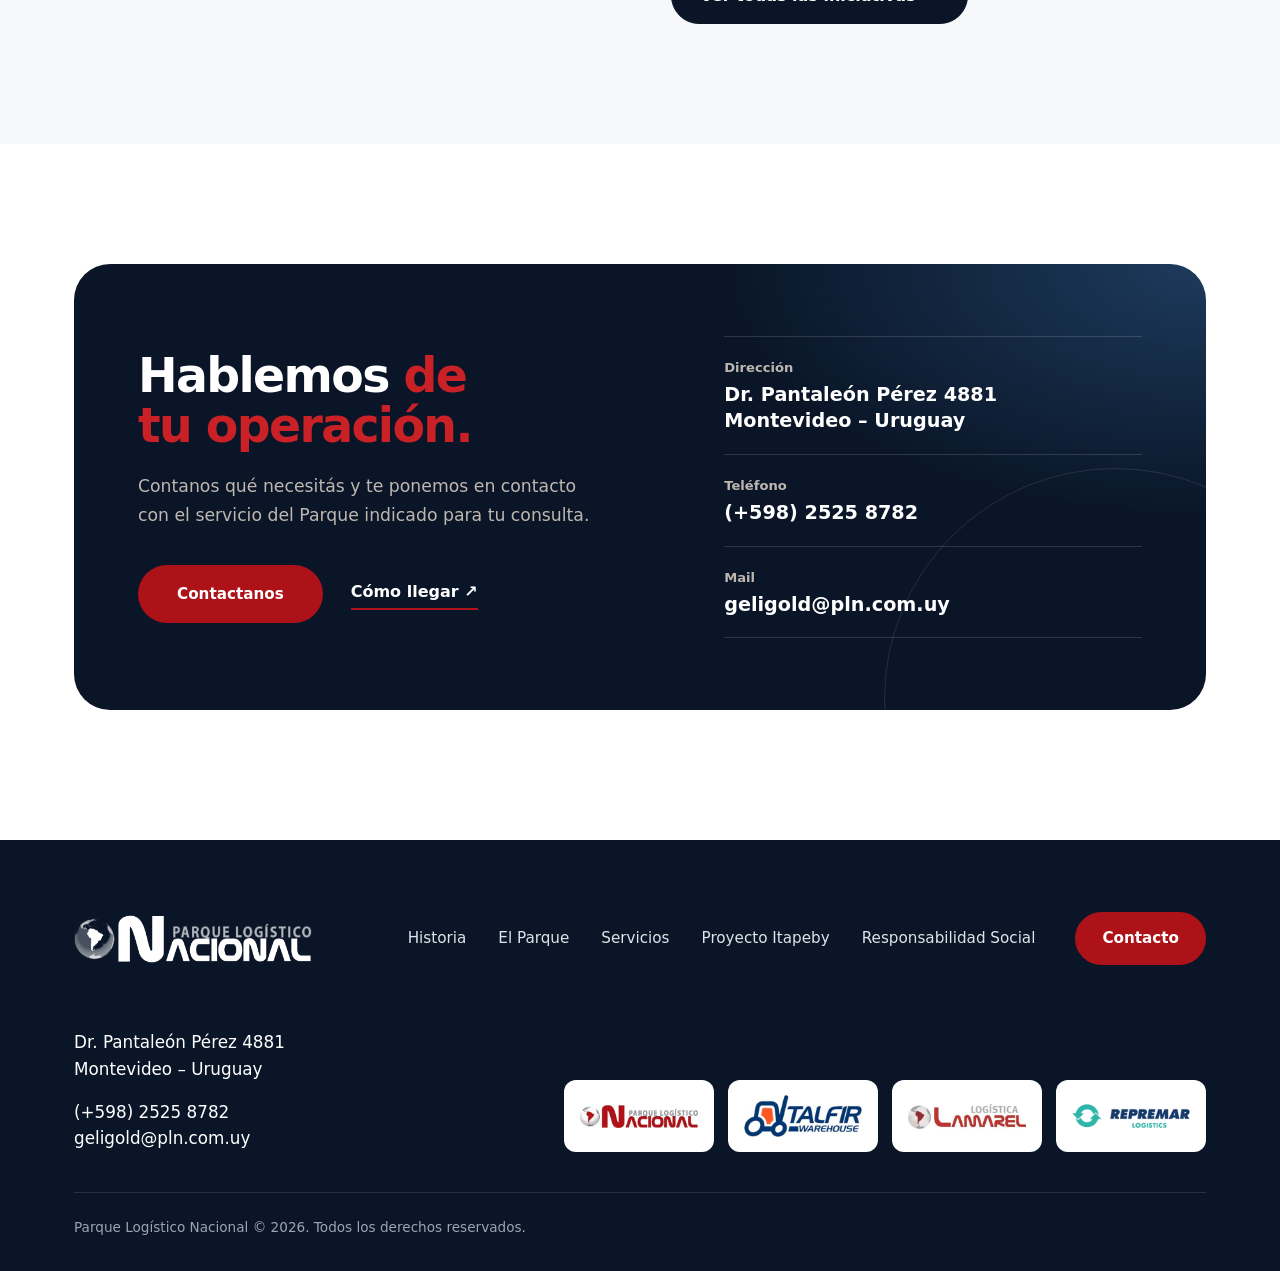
==== commit ed9b273c: "Landing: video del dron en la portada y fotos reales en Responsabilidad Social Co-Authored-By: Claud" ====
--- a/index.html
+++ b/index.html
@@ -39,12 +39,11 @@
 
 <!-- ============ PORTADA: foto o video de fondo a pantalla completa ============ -->
 <section class="in-hero">
-  <!-- FONDO. Cuando lleguen la foto o el video del dron:
-       · Foto: ponerle a este div style="background-image:url(img/portada.jpg)".
-       · Video: pegar adentro  <video autoplay muted loop playsinline poster="img/portada.jpg"><source src="img/portada.mp4" type="video/mp4"></video>
-       y borrar el cartelito .in-hero-nota. Mientras tanto se ve un fondo dibujado. -->
-  <div class="in-hero-fondo" aria-hidden="true"><span class="in-orbita"></span></div>
-  <span class="in-hero-nota">FOTO o VIDEO de fondo · vista aérea del Parque (dron)</span>
+  <!-- FONDO: video del dron (img/landing/portada.mp4, sin sonido, en bucle). Si el video no carga, se ve la foto (poster).
+       Para cambiarlo, reemplazar los archivos de img/landing/ manteniendo los nombres. -->
+  <div class="in-hero-fondo" aria-hidden="true">
+    <video autoplay muted loop playsinline preload="auto" poster="img/landing/portada.jpg"><source src="img/landing/portada.mp4" type="video/mp4"></video>
+  </div>
   <div class="container in-hero-contenido">
     <h1>Toda la cadena logística, en <span>un solo predio.</span></h1>
     <p>Depósito nacional y aduanero, transporte terrestre y comercio exterior: cuatro servicios integrados en diez hectáreas de Montevideo.</p>
@@ -195,9 +194,9 @@
 <section class="in-sec in-sec--gris">
   <div class="container in-rse">
     <div class="in-rse-collage hist-anim">
-      <div class="foto foto--fondo in-r1"><span class="foto-label">FOTO · Aula Ceibal</span></div>
-      <div class="foto foto--fondo in-r2"><span class="foto-label">FOTO · Escuela de Conducción</span></div>
-      <div class="foto foto--fondo in-r3"><span class="foto-label">FOTO · Concurso de dibujo</span></div>
+      <div class="foto foto--fondo in-r1" role="img" aria-label="Autoelevadores en la Escuela de Conducción del Parque" style="background-image:url(img/landing/rse-escuela.jpg);background-position:45% 60%"></div>
+      <div class="foto foto--fondo in-r2" role="img" aria-label="Grupo de participantes de Aula Ceibal" style="background-image:url(img/landing/rse-aula.jpg)"></div>
+      <div class="foto foto--fondo in-r3" role="img" aria-label="Trabajadores con los premios del concurso de dibujo" style="background-image:url(img/landing/rse-concurso.jpg)"></div>
     </div>
     <div class="in-rse-texto">
       <h2 class="hist-anim">Crecer <span class="in-oro">junto al barrio.</span></h2>
--- a/css/style.css
+++ b/css/style.css
@@ -188,12 +188,15 @@
 
 .brand-logo {
   display: block;
-  height: 44px;
+  height: 34px;
   width: auto;
-}
+  transition: opacity 0.2s ease;
+}
+
+.brand:hover .brand-logo { opacity: 0.85; }
 
 @media (max-width: 760px) {
-  .brand-logo { height: 36px; }
+  .brand-logo { height: 30px; }
   .site-footer .brand-logo { height: 40px; }
 }
 
@@ -4364,7 +4367,7 @@
 .in-rse { display: grid; grid-template-columns: 1fr 1.05fr; gap: 88px; align-items: center; }
 
 .in-rse-collage { display: grid; grid-template-columns: 1fr 1fr; gap: 16px; }
-.in-rse-collage .foto { border-radius: 26px; align-items: flex-start; }
+.in-rse-collage .foto { border-radius: 26px; align-items: flex-start; background-size: cover; background-position: center; }
 .in-r1 { grid-column: 1 / -1; aspect-ratio: 16 / 11; border-radius: 32px !important; box-shadow: var(--shadow-lg); }
 .in-r2, .in-r3 { aspect-ratio: 1 / 1; }
 .in-r3 { margin-top: 28px; }
